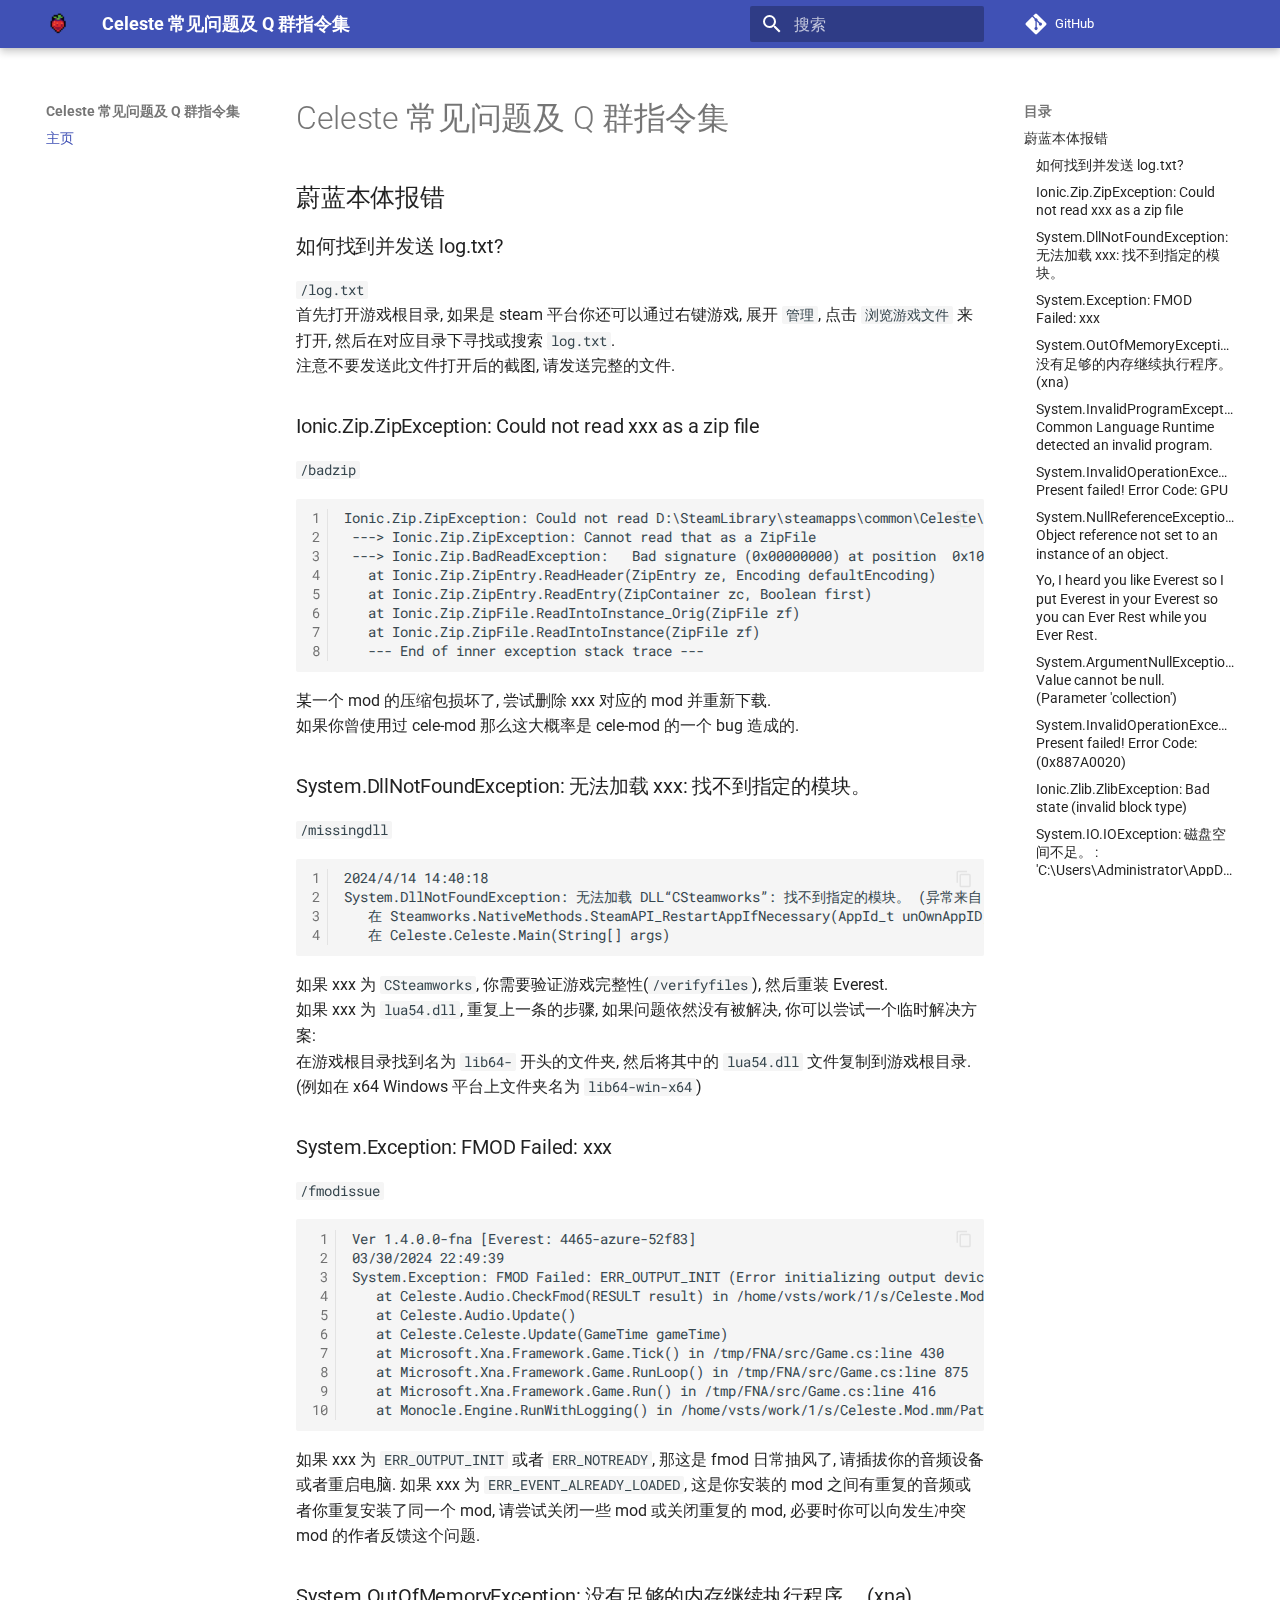
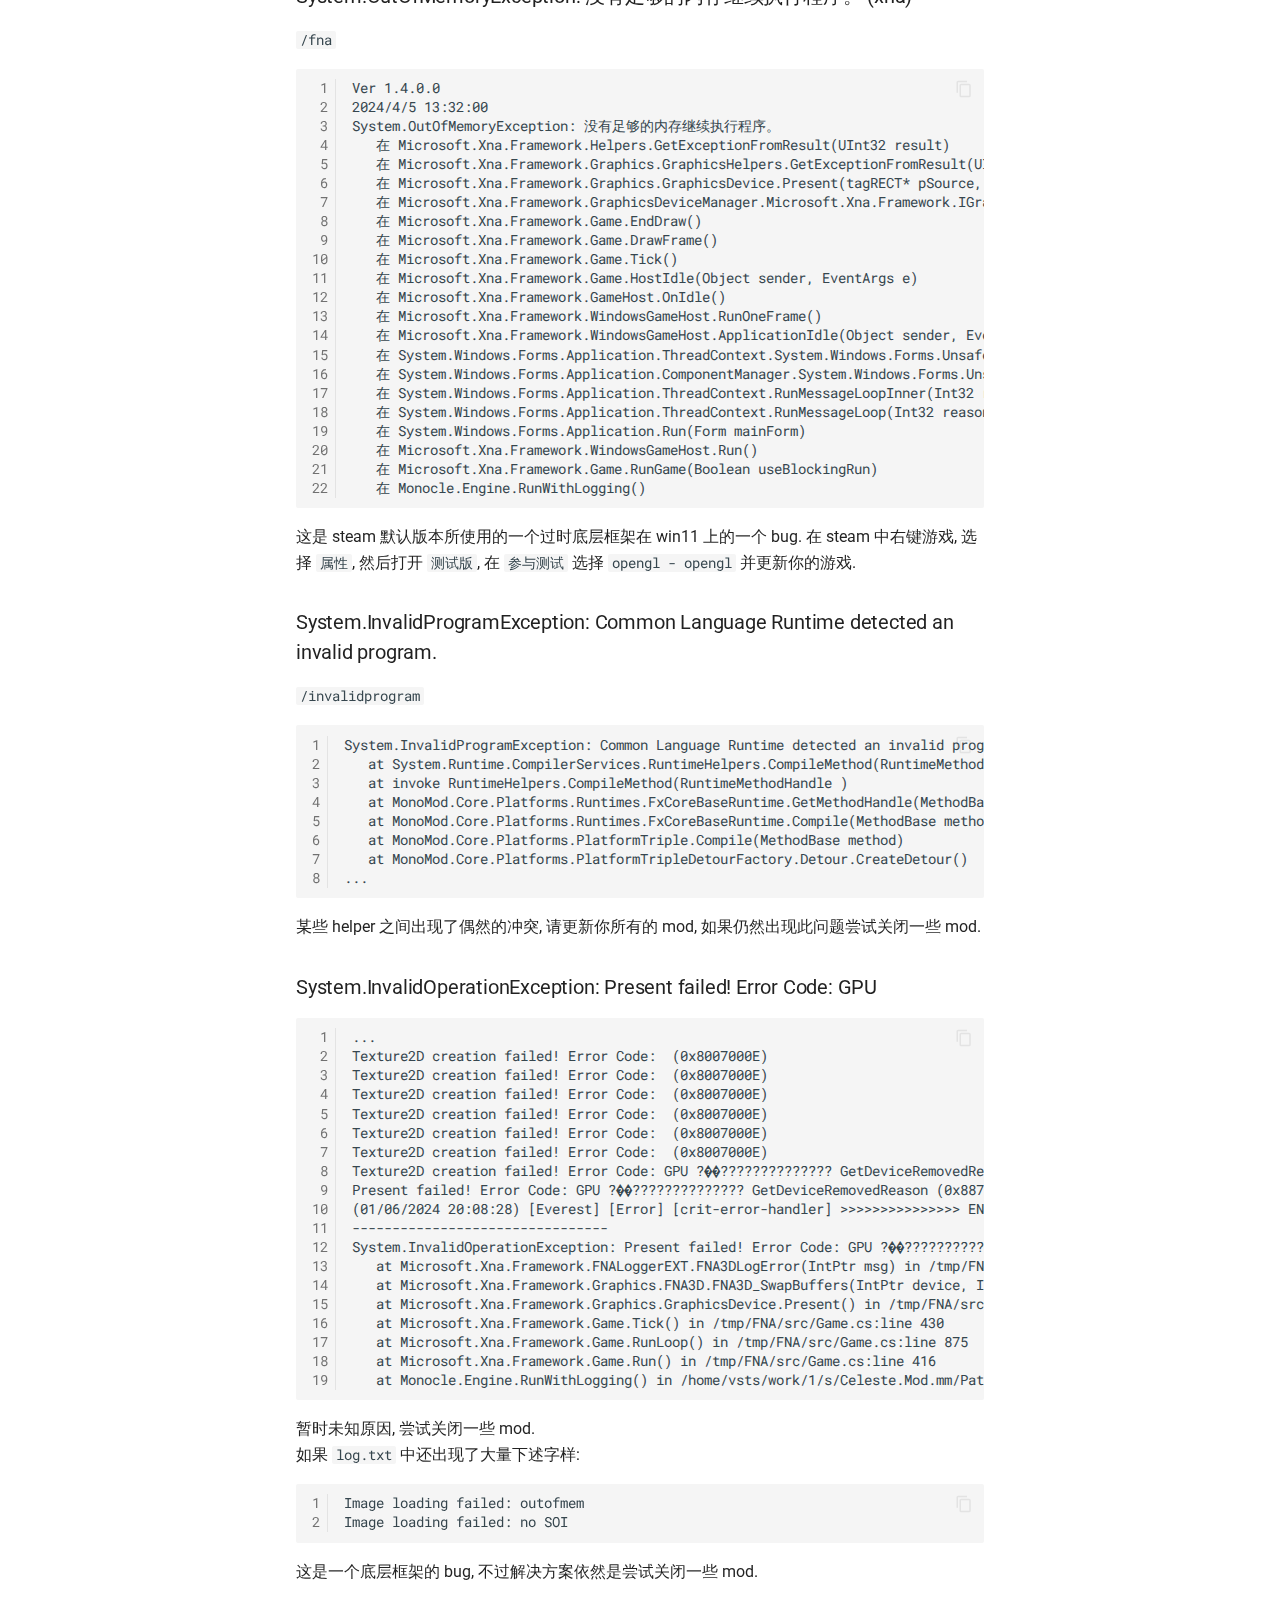
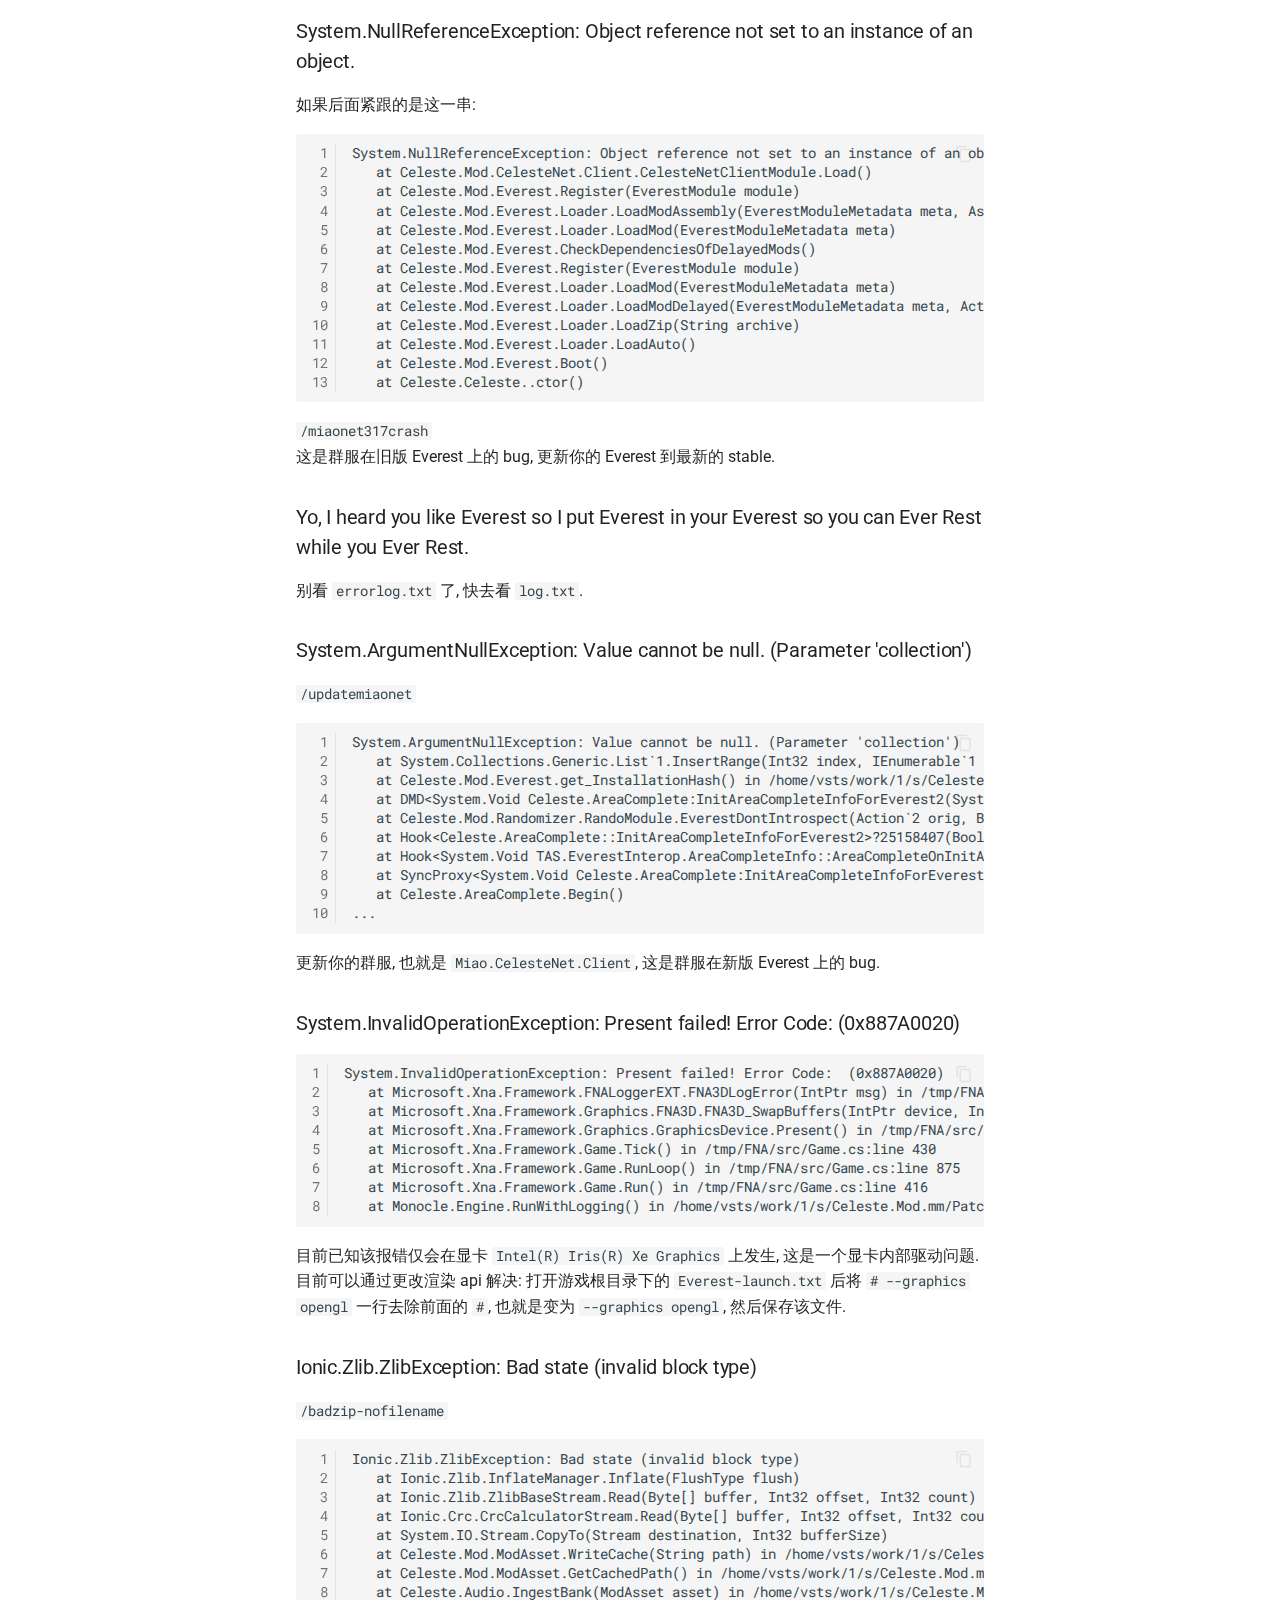
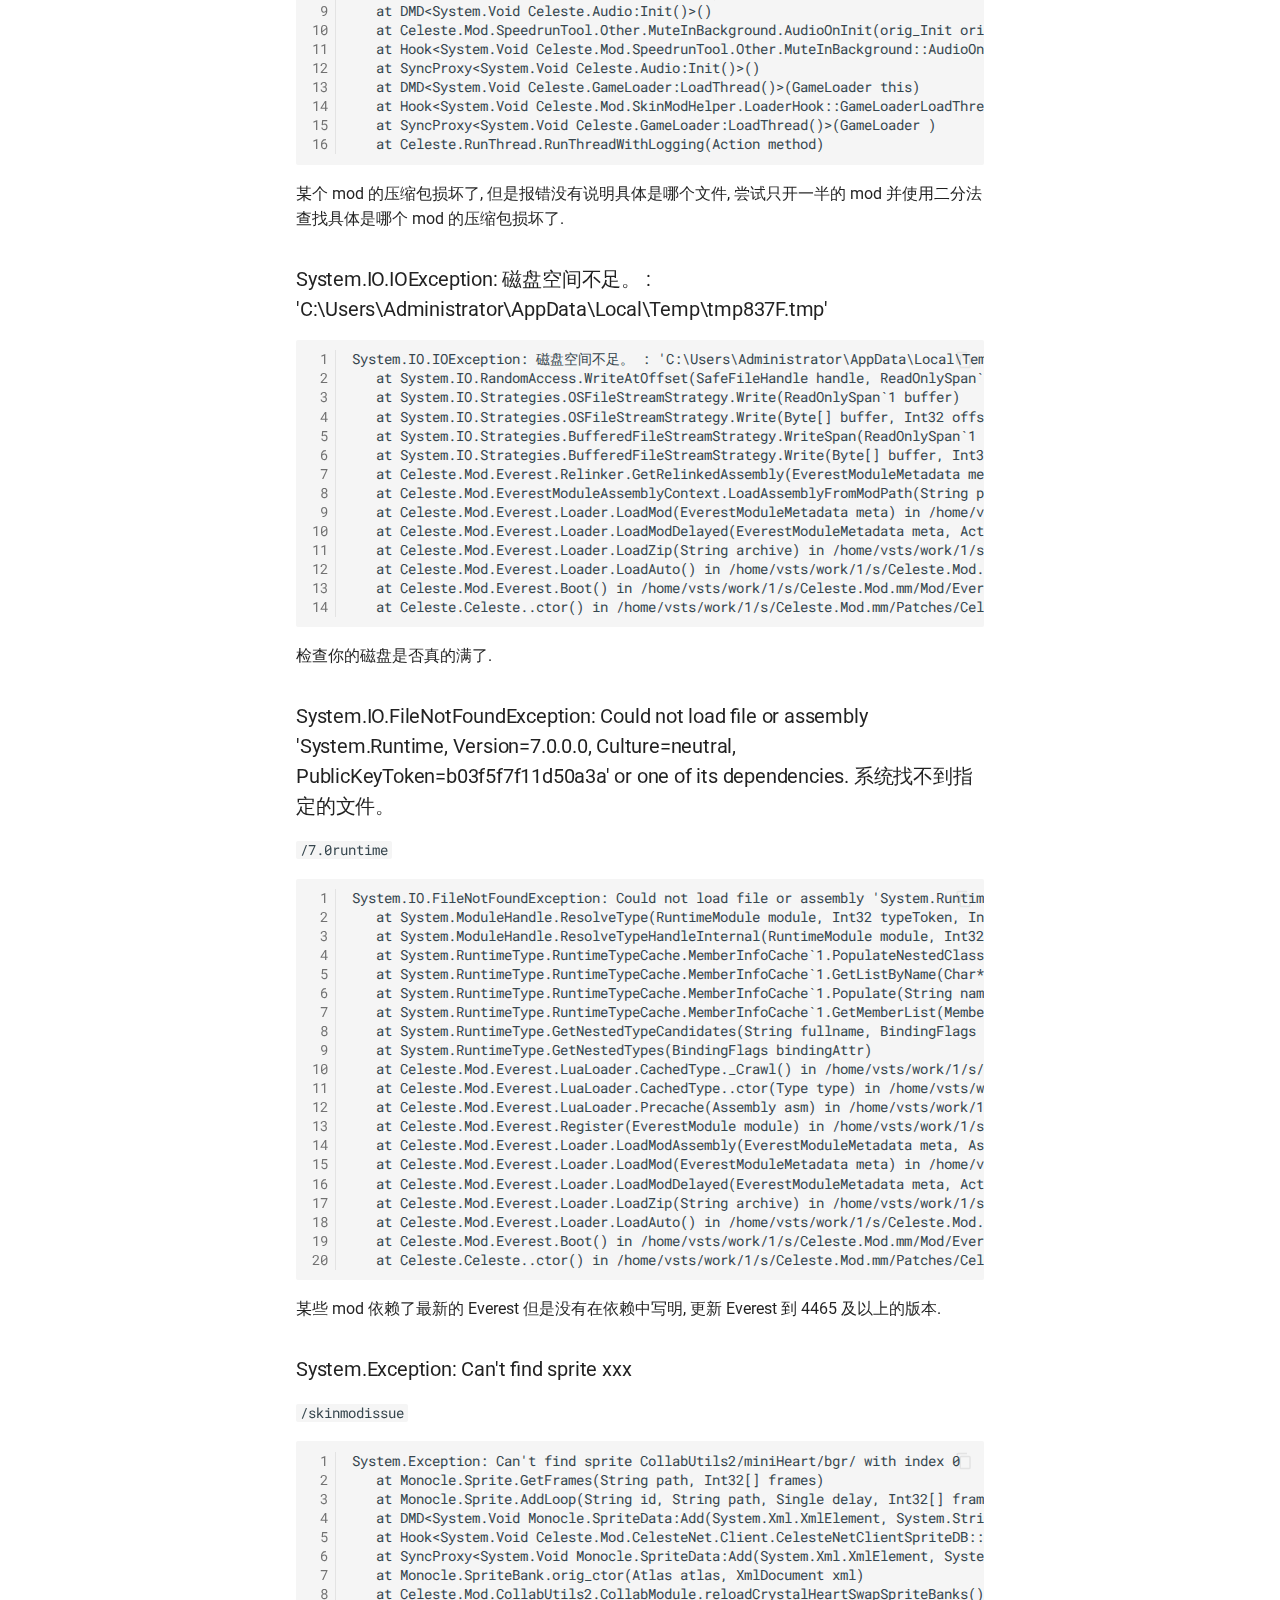
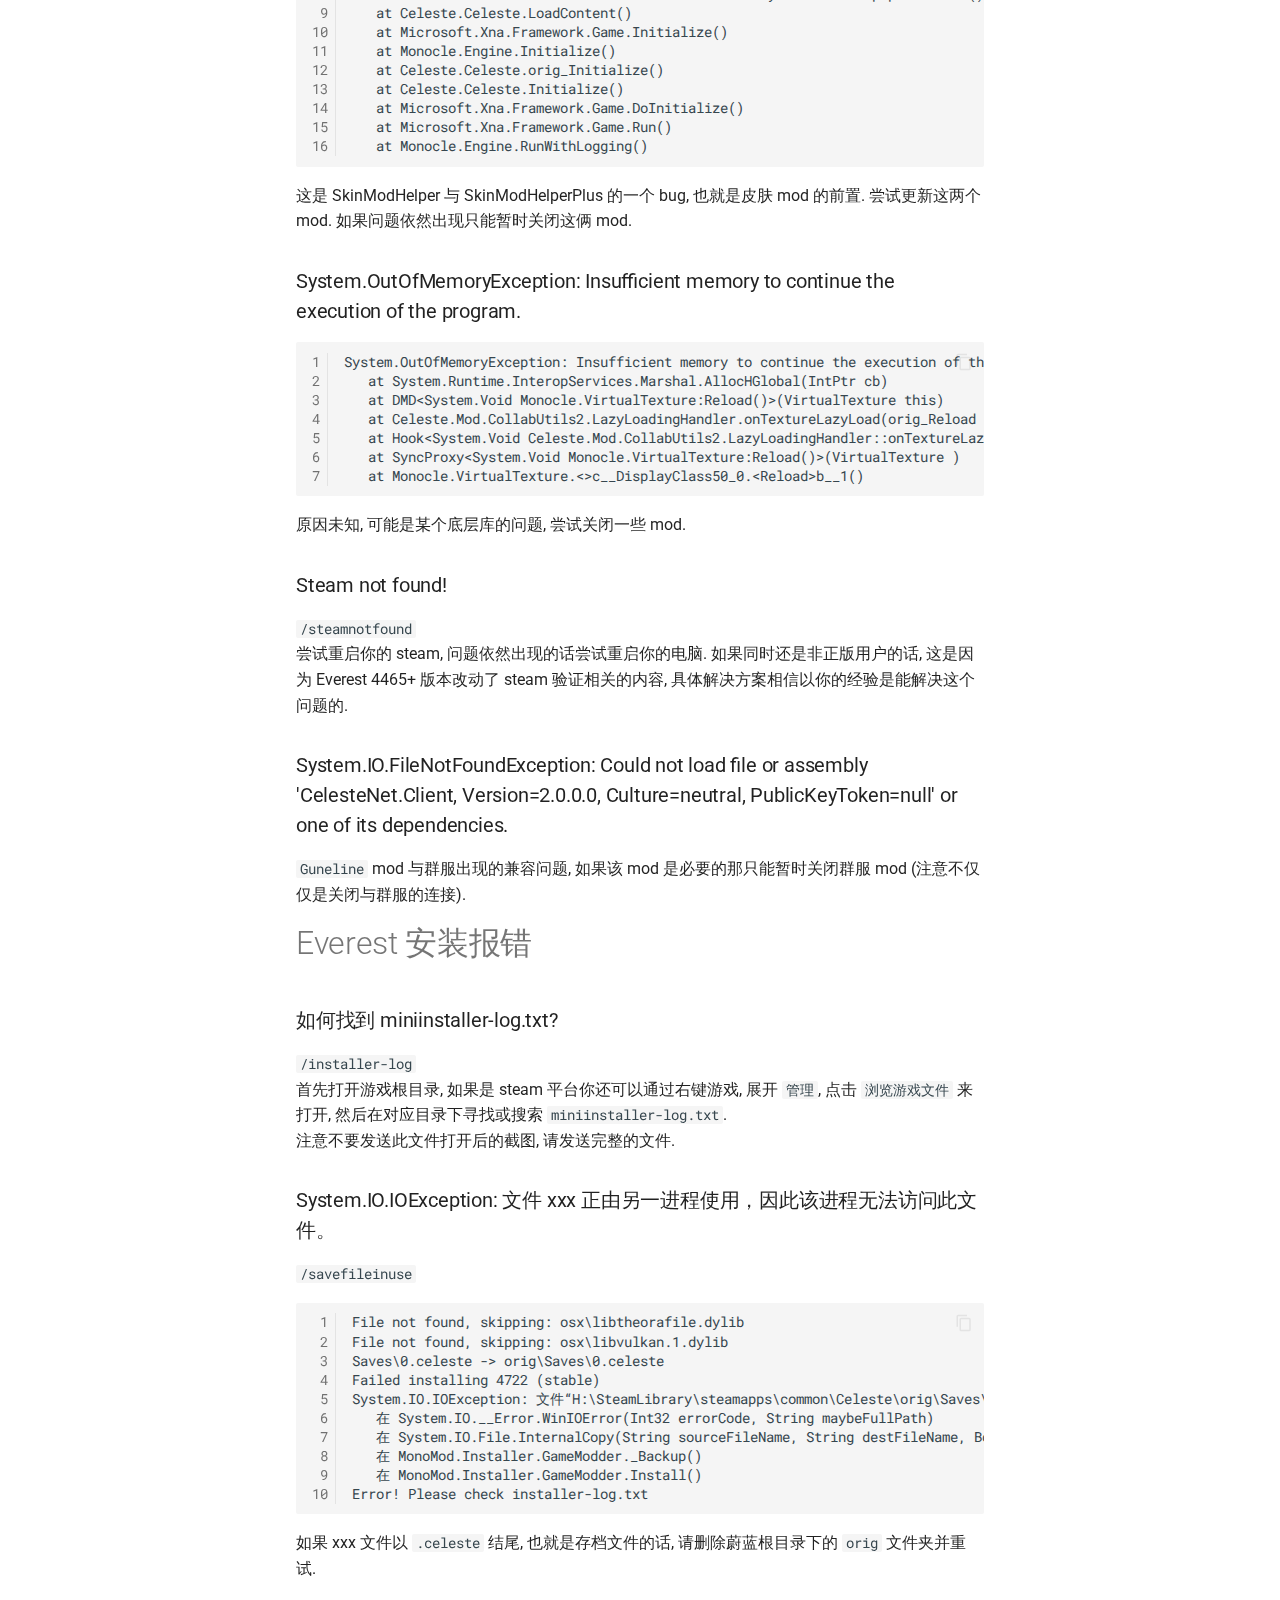
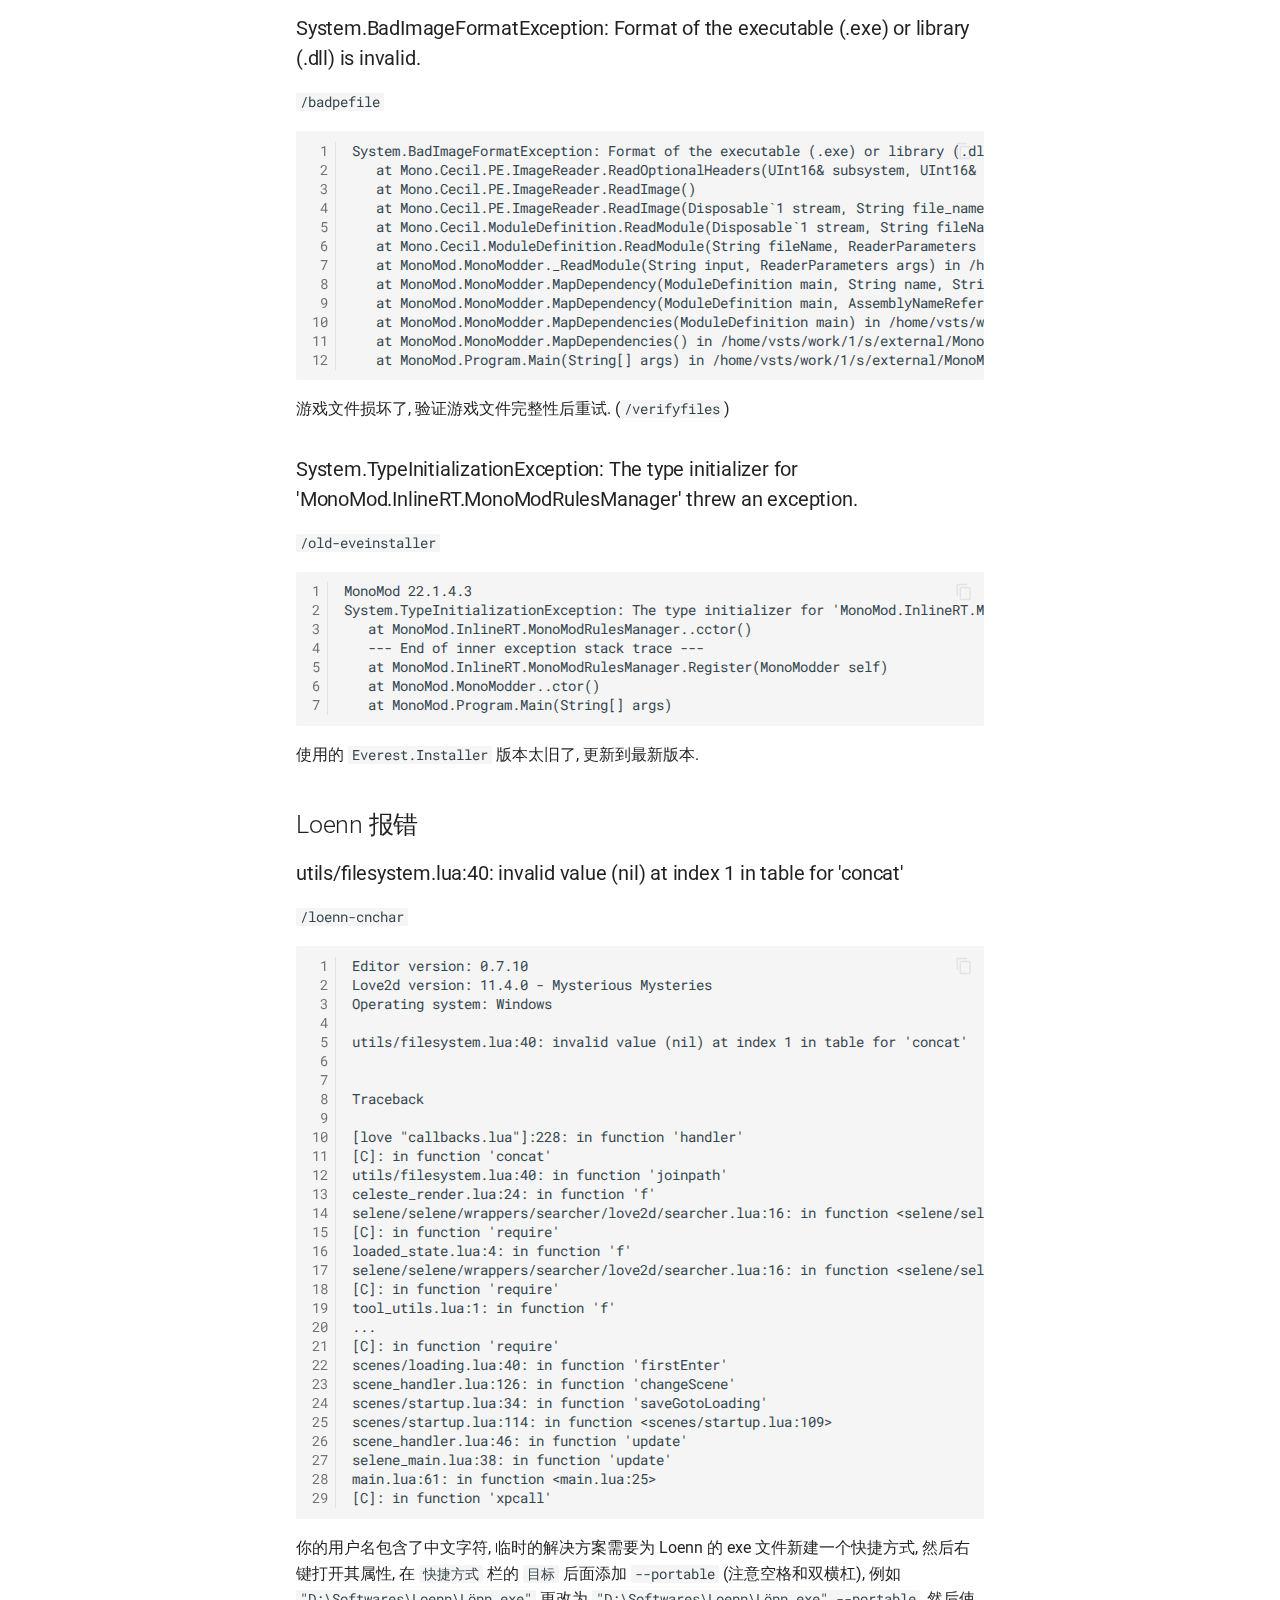
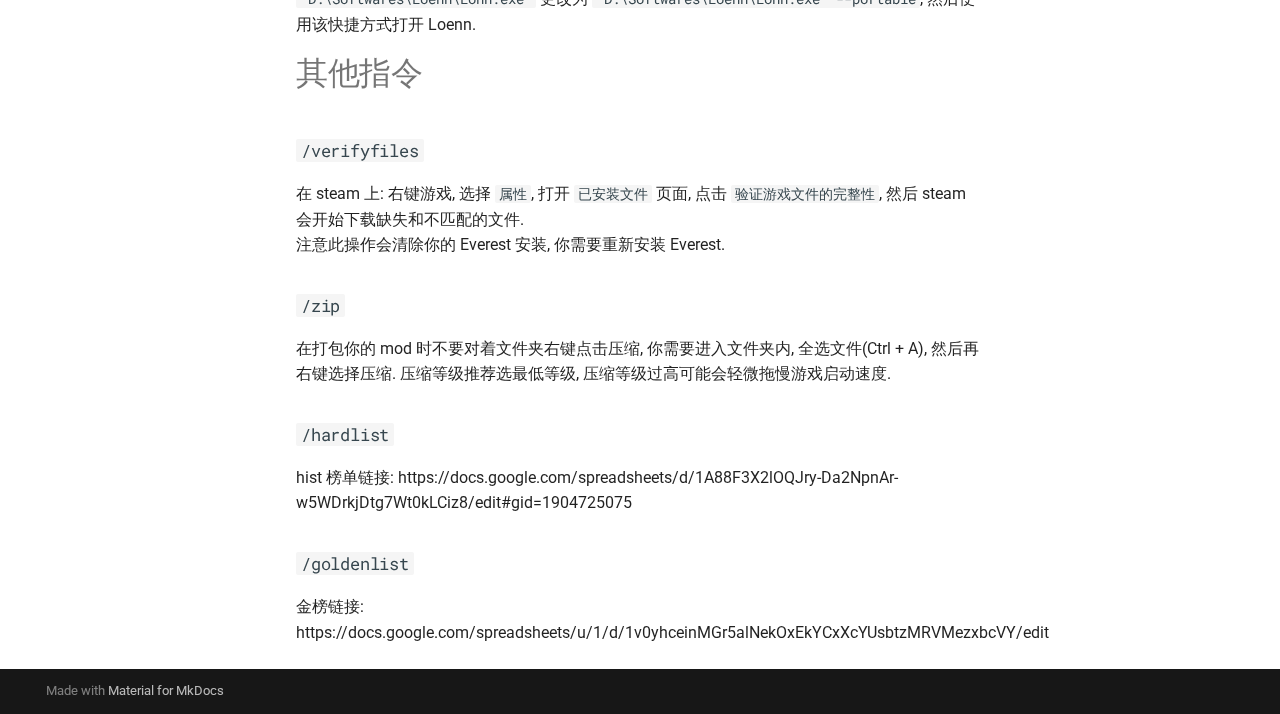
==== index.html @ ac9ba43d "Deployed b6cf729 with MkDocs version: 1.5.3" ====
<!doctype html>
<html lang="zh" class="no-js">
  <head>
    
      <meta charset="utf-8">
      <meta name="viewport" content="width=device-width,initial-scale=1">
      
      
      
      
      
      
      <link rel="icon" href="assets/images/favicon.png">
      <meta name="generator" content="mkdocs-1.5.3, mkdocs-material-9.5.17">
    
    
      
        <title>Celeste 常见问题及 Q 群指令集</title>
      
    
    
      <link rel="stylesheet" href="assets/stylesheets/main.bcfcd587.min.css">
      
      


    
    
      
    
    
      
        
        
        <link rel="preconnect" href="https://fonts.gstatic.com" crossorigin>
        <link rel="stylesheet" href="https://fonts.googleapis.com/css?family=Roboto:300,300i,400,400i,700,700i%7CRoboto+Mono:400,400i,700,700i&display=fallback">
        <style>:root{--md-text-font:"Roboto";--md-code-font:"Roboto Mono"}</style>
      
    
    
    <script>__md_scope=new URL(".",location),__md_hash=e=>[...e].reduce((e,_)=>(e<<5)-e+_.charCodeAt(0),0),__md_get=(e,_=localStorage,t=__md_scope)=>JSON.parse(_.getItem(t.pathname+"."+e)),__md_set=(e,_,t=localStorage,a=__md_scope)=>{try{t.setItem(a.pathname+"."+e,JSON.stringify(_))}catch(e){}}</script>
    
      

    
    
    
  </head>
  
  
    <body dir="ltr">
  
    
    <input class="md-toggle" data-md-toggle="drawer" type="checkbox" id="__drawer" autocomplete="off">
    <input class="md-toggle" data-md-toggle="search" type="checkbox" id="__search" autocomplete="off">
    <label class="md-overlay" for="__drawer"></label>
    <div data-md-component="skip">
      
        
        <a href="#celeste-q" class="md-skip">
          跳转至
        </a>
      
    </div>
    <div data-md-component="announce">
      
    </div>
    
    
      

  

<header class="md-header md-header--shadow" data-md-component="header">
  <nav class="md-header__inner md-grid" aria-label="页眉">
    <a href="." title="Celeste 常见问题及 Q 群指令集" class="md-header__button md-logo" aria-label="Celeste 常见问题及 Q 群指令集" data-md-component="logo">
      
  <img src="assets/images/favicon.png" alt="logo">

    </a>
    <label class="md-header__button md-icon" for="__drawer">
      
      <svg xmlns="http://www.w3.org/2000/svg" viewBox="0 0 24 24"><path d="M3 6h18v2H3V6m0 5h18v2H3v-2m0 5h18v2H3v-2Z"/></svg>
    </label>
    <div class="md-header__title" data-md-component="header-title">
      <div class="md-header__ellipsis">
        <div class="md-header__topic">
          <span class="md-ellipsis">
            Celeste 常见问题及 Q 群指令集
          </span>
        </div>
        <div class="md-header__topic" data-md-component="header-topic">
          <span class="md-ellipsis">
            
              主页
            
          </span>
        </div>
      </div>
    </div>
    
    
      <script>var media,input,key,value,palette=__md_get("__palette");if(palette&&palette.color){"(prefers-color-scheme)"===palette.color.media&&(media=matchMedia("(prefers-color-scheme: light)"),input=document.querySelector(media.matches?"[data-md-color-media='(prefers-color-scheme: light)']":"[data-md-color-media='(prefers-color-scheme: dark)']"),palette.color.media=input.getAttribute("data-md-color-media"),palette.color.scheme=input.getAttribute("data-md-color-scheme"),palette.color.primary=input.getAttribute("data-md-color-primary"),palette.color.accent=input.getAttribute("data-md-color-accent"));for([key,value]of Object.entries(palette.color))document.body.setAttribute("data-md-color-"+key,value)}</script>
    
    
    
      <label class="md-header__button md-icon" for="__search">
        
        <svg xmlns="http://www.w3.org/2000/svg" viewBox="0 0 24 24"><path d="M9.5 3A6.5 6.5 0 0 1 16 9.5c0 1.61-.59 3.09-1.56 4.23l.27.27h.79l5 5-1.5 1.5-5-5v-.79l-.27-.27A6.516 6.516 0 0 1 9.5 16 6.5 6.5 0 0 1 3 9.5 6.5 6.5 0 0 1 9.5 3m0 2C7 5 5 7 5 9.5S7 14 9.5 14 14 12 14 9.5 12 5 9.5 5Z"/></svg>
      </label>
      <div class="md-search" data-md-component="search" role="dialog">
  <label class="md-search__overlay" for="__search"></label>
  <div class="md-search__inner" role="search">
    <form class="md-search__form" name="search">
      <input type="text" class="md-search__input" name="query" aria-label="搜索" placeholder="搜索" autocapitalize="off" autocorrect="off" autocomplete="off" spellcheck="false" data-md-component="search-query" required>
      <label class="md-search__icon md-icon" for="__search">
        
        <svg xmlns="http://www.w3.org/2000/svg" viewBox="0 0 24 24"><path d="M9.5 3A6.5 6.5 0 0 1 16 9.5c0 1.61-.59 3.09-1.56 4.23l.27.27h.79l5 5-1.5 1.5-5-5v-.79l-.27-.27A6.516 6.516 0 0 1 9.5 16 6.5 6.5 0 0 1 3 9.5 6.5 6.5 0 0 1 9.5 3m0 2C7 5 5 7 5 9.5S7 14 9.5 14 14 12 14 9.5 12 5 9.5 5Z"/></svg>
        
        <svg xmlns="http://www.w3.org/2000/svg" viewBox="0 0 24 24"><path d="M20 11v2H8l5.5 5.5-1.42 1.42L4.16 12l7.92-7.92L13.5 5.5 8 11h12Z"/></svg>
      </label>
      <nav class="md-search__options" aria-label="查找">
        
        <button type="reset" class="md-search__icon md-icon" title="清空当前内容" aria-label="清空当前内容" tabindex="-1">
          
          <svg xmlns="http://www.w3.org/2000/svg" viewBox="0 0 24 24"><path d="M19 6.41 17.59 5 12 10.59 6.41 5 5 6.41 10.59 12 5 17.59 6.41 19 12 13.41 17.59 19 19 17.59 13.41 12 19 6.41Z"/></svg>
        </button>
      </nav>
      
    </form>
    <div class="md-search__output">
      <div class="md-search__scrollwrap" data-md-scrollfix>
        <div class="md-search-result" data-md-component="search-result">
          <div class="md-search-result__meta">
            正在初始化搜索引擎
          </div>
          <ol class="md-search-result__list" role="presentation"></ol>
        </div>
      </div>
    </div>
  </div>
</div>
    
    
      <div class="md-header__source">
        <a href="https://github.com/Saplonily/CelesteModTutorial" title="前往仓库" class="md-source" data-md-component="source">
  <div class="md-source__icon md-icon">
    
    <svg xmlns="http://www.w3.org/2000/svg" viewBox="0 0 448 512"><!--! Font Awesome Free 6.5.1 by @fontawesome - https://fontawesome.com License - https://fontawesome.com/license/free (Icons: CC BY 4.0, Fonts: SIL OFL 1.1, Code: MIT License) Copyright 2023 Fonticons, Inc.--><path d="M439.55 236.05 244 40.45a28.87 28.87 0 0 0-40.81 0l-40.66 40.63 51.52 51.52c27.06-9.14 52.68 16.77 43.39 43.68l49.66 49.66c34.23-11.8 61.18 31 35.47 56.69-26.49 26.49-70.21-2.87-56-37.34L240.22 199v121.85c25.3 12.54 22.26 41.85 9.08 55a34.34 34.34 0 0 1-48.55 0c-17.57-17.6-11.07-46.91 11.25-56v-123c-20.8-8.51-24.6-30.74-18.64-45L142.57 101 8.45 235.14a28.86 28.86 0 0 0 0 40.81l195.61 195.6a28.86 28.86 0 0 0 40.8 0l194.69-194.69a28.86 28.86 0 0 0 0-40.81z"/></svg>
  </div>
  <div class="md-source__repository">
    GitHub
  </div>
</a>
      </div>
    
  </nav>
  
</header>
    
    <div class="md-container" data-md-component="container">
      
      
        
          
        
      
      <main class="md-main" data-md-component="main">
        <div class="md-main__inner md-grid">
          
            
              
              <div class="md-sidebar md-sidebar--primary" data-md-component="sidebar" data-md-type="navigation" >
                <div class="md-sidebar__scrollwrap">
                  <div class="md-sidebar__inner">
                    



<nav class="md-nav md-nav--primary" aria-label="导航栏" data-md-level="0">
  <label class="md-nav__title" for="__drawer">
    <a href="." title="Celeste 常见问题及 Q 群指令集" class="md-nav__button md-logo" aria-label="Celeste 常见问题及 Q 群指令集" data-md-component="logo">
      
  <img src="assets/images/favicon.png" alt="logo">

    </a>
    Celeste 常见问题及 Q 群指令集
  </label>
  
    <div class="md-nav__source">
      <a href="https://github.com/Saplonily/CelesteModTutorial" title="前往仓库" class="md-source" data-md-component="source">
  <div class="md-source__icon md-icon">
    
    <svg xmlns="http://www.w3.org/2000/svg" viewBox="0 0 448 512"><!--! Font Awesome Free 6.5.1 by @fontawesome - https://fontawesome.com License - https://fontawesome.com/license/free (Icons: CC BY 4.0, Fonts: SIL OFL 1.1, Code: MIT License) Copyright 2023 Fonticons, Inc.--><path d="M439.55 236.05 244 40.45a28.87 28.87 0 0 0-40.81 0l-40.66 40.63 51.52 51.52c27.06-9.14 52.68 16.77 43.39 43.68l49.66 49.66c34.23-11.8 61.18 31 35.47 56.69-26.49 26.49-70.21-2.87-56-37.34L240.22 199v121.85c25.3 12.54 22.26 41.85 9.08 55a34.34 34.34 0 0 1-48.55 0c-17.57-17.6-11.07-46.91 11.25-56v-123c-20.8-8.51-24.6-30.74-18.64-45L142.57 101 8.45 235.14a28.86 28.86 0 0 0 0 40.81l195.61 195.6a28.86 28.86 0 0 0 40.8 0l194.69-194.69a28.86 28.86 0 0 0 0-40.81z"/></svg>
  </div>
  <div class="md-source__repository">
    GitHub
  </div>
</a>
    </div>
  
  <ul class="md-nav__list" data-md-scrollfix>
    
      
      
  
  
    
  
  
  
    <li class="md-nav__item md-nav__item--active">
      
      <input class="md-nav__toggle md-toggle" type="checkbox" id="__toc">
      
      
        
      
      
        <label class="md-nav__link md-nav__link--active" for="__toc">
          
  
  <span class="md-ellipsis">
    主页
  </span>
  

          <span class="md-nav__icon md-icon"></span>
        </label>
      
      <a href="." class="md-nav__link md-nav__link--active">
        
  
  <span class="md-ellipsis">
    主页
  </span>
  

      </a>
      
        

<nav class="md-nav md-nav--secondary" aria-label="目录">
  
  
  
    
  
  
    <label class="md-nav__title" for="__toc">
      <span class="md-nav__icon md-icon"></span>
      目录
    </label>
    <ul class="md-nav__list" data-md-component="toc" data-md-scrollfix>
      
        <li class="md-nav__item">
  <a href="#_1" class="md-nav__link">
    <span class="md-ellipsis">
      蔚蓝本体报错
    </span>
  </a>
  
    <nav class="md-nav" aria-label="蔚蓝本体报错">
      <ul class="md-nav__list">
        
          <li class="md-nav__item">
  <a href="#logtxt" class="md-nav__link">
    <span class="md-ellipsis">
      如何找到并发送 log.txt?
    </span>
  </a>
  
</li>
        
          <li class="md-nav__item">
  <a href="#ioniczipzipexception-could-not-read-xxx-as-a-zip-file" class="md-nav__link">
    <span class="md-ellipsis">
      Ionic.Zip.ZipException: Could not read xxx as a zip file
    </span>
  </a>
  
</li>
        
          <li class="md-nav__item">
  <a href="#systemdllnotfoundexception-xxx" class="md-nav__link">
    <span class="md-ellipsis">
      System.DllNotFoundException: 无法加载 xxx: 找不到指定的模块。
    </span>
  </a>
  
</li>
        
          <li class="md-nav__item">
  <a href="#systemexception-fmod-failed-xxx" class="md-nav__link">
    <span class="md-ellipsis">
      System.Exception: FMOD Failed: xxx
    </span>
  </a>
  
</li>
        
          <li class="md-nav__item">
  <a href="#systemoutofmemoryexception-xna" class="md-nav__link">
    <span class="md-ellipsis">
      System.OutOfMemoryException: 没有足够的内存继续执行程序。 (xna)
    </span>
  </a>
  
</li>
        
          <li class="md-nav__item">
  <a href="#systeminvalidprogramexception-common-language-runtime-detected-an-invalid-program" class="md-nav__link">
    <span class="md-ellipsis">
      System.InvalidProgramException: Common Language Runtime detected an invalid program.
    </span>
  </a>
  
</li>
        
          <li class="md-nav__item">
  <a href="#systeminvalidoperationexception-present-failed-error-code-gpu" class="md-nav__link">
    <span class="md-ellipsis">
      System.InvalidOperationException: Present failed! Error Code: GPU
    </span>
  </a>
  
</li>
        
          <li class="md-nav__item">
  <a href="#systemnullreferenceexception-object-reference-not-set-to-an-instance-of-an-object" class="md-nav__link">
    <span class="md-ellipsis">
      System.NullReferenceException: Object reference not set to an instance of an object.
    </span>
  </a>
  
</li>
        
          <li class="md-nav__item">
  <a href="#yo-i-heard-you-like-everest-so-i-put-everest-in-your-everest-so-you-can-ever-rest-while-you-ever-rest" class="md-nav__link">
    <span class="md-ellipsis">
      Yo, I heard you like Everest so I put Everest in your Everest so you can Ever Rest while you Ever Rest.
    </span>
  </a>
  
</li>
        
          <li class="md-nav__item">
  <a href="#systemargumentnullexception-value-cannot-be-null-parameter-collection" class="md-nav__link">
    <span class="md-ellipsis">
      System.ArgumentNullException: Value cannot be null. (Parameter 'collection')
    </span>
  </a>
  
</li>
        
          <li class="md-nav__item">
  <a href="#systeminvalidoperationexception-present-failed-error-code-0x887a0020" class="md-nav__link">
    <span class="md-ellipsis">
      System.InvalidOperationException: Present failed! Error Code:  (0x887A0020)
    </span>
  </a>
  
</li>
        
          <li class="md-nav__item">
  <a href="#ioniczlibzlibexception-bad-state-invalid-block-type" class="md-nav__link">
    <span class="md-ellipsis">
      Ionic.Zlib.ZlibException: Bad state (invalid block type)
    </span>
  </a>
  
</li>
        
          <li class="md-nav__item">
  <a href="#systemioioexception-cusersadministratorappdatalocaltemptmp837ftmp" class="md-nav__link">
    <span class="md-ellipsis">
      System.IO.IOException: 磁盘空间不足。 : 'C:\Users\Administrator\AppData\Local\Temp\tmp837F.tmp'
    </span>
  </a>
  
</li>
        
          <li class="md-nav__item">
  <a href="#systemiofilenotfoundexception-could-not-load-file-or-assembly-systemruntime-version7000-cultureneutral-publickeytokenb03f5f7f11d50a3a-or-one-of-its-dependencies" class="md-nav__link">
    <span class="md-ellipsis">
      System.IO.FileNotFoundException: Could not load file or assembly 'System.Runtime, Version=7.0.0.0, Culture=neutral, PublicKeyToken=b03f5f7f11d50a3a' or one of its dependencies. 系统找不到指定的文件。
    </span>
  </a>
  
</li>
        
          <li class="md-nav__item">
  <a href="#systemexception-cant-find-sprite-xxx" class="md-nav__link">
    <span class="md-ellipsis">
      System.Exception: Can't find sprite xxx
    </span>
  </a>
  
</li>
        
          <li class="md-nav__item">
  <a href="#systemoutofmemoryexception-insufficient-memory-to-continue-the-execution-of-the-program" class="md-nav__link">
    <span class="md-ellipsis">
      System.OutOfMemoryException: Insufficient memory to continue the execution of the program.
    </span>
  </a>
  
</li>
        
          <li class="md-nav__item">
  <a href="#steam-not-found" class="md-nav__link">
    <span class="md-ellipsis">
      Steam not found!
    </span>
  </a>
  
</li>
        
          <li class="md-nav__item">
  <a href="#systemiofilenotfoundexception-could-not-load-file-or-assembly-celestenetclient-version2000-cultureneutral-publickeytokennull-or-one-of-its-dependencies" class="md-nav__link">
    <span class="md-ellipsis">
      System.IO.FileNotFoundException: Could not load file or assembly 'CelesteNet.Client, Version=2.0.0.0, Culture=neutral, PublicKeyToken=null' or one of its dependencies.
    </span>
  </a>
  
</li>
        
      </ul>
    </nav>
  
</li>
      
    </ul>
  
</nav>
      
    </li>
  

    
  </ul>
</nav>
                  </div>
                </div>
              </div>
            
            
              
              <div class="md-sidebar md-sidebar--secondary" data-md-component="sidebar" data-md-type="toc" >
                <div class="md-sidebar__scrollwrap">
                  <div class="md-sidebar__inner">
                    

<nav class="md-nav md-nav--secondary" aria-label="目录">
  
  
  
    
  
  
    <label class="md-nav__title" for="__toc">
      <span class="md-nav__icon md-icon"></span>
      目录
    </label>
    <ul class="md-nav__list" data-md-component="toc" data-md-scrollfix>
      
        <li class="md-nav__item">
  <a href="#_1" class="md-nav__link">
    <span class="md-ellipsis">
      蔚蓝本体报错
    </span>
  </a>
  
    <nav class="md-nav" aria-label="蔚蓝本体报错">
      <ul class="md-nav__list">
        
          <li class="md-nav__item">
  <a href="#logtxt" class="md-nav__link">
    <span class="md-ellipsis">
      如何找到并发送 log.txt?
    </span>
  </a>
  
</li>
        
          <li class="md-nav__item">
  <a href="#ioniczipzipexception-could-not-read-xxx-as-a-zip-file" class="md-nav__link">
    <span class="md-ellipsis">
      Ionic.Zip.ZipException: Could not read xxx as a zip file
    </span>
  </a>
  
</li>
        
          <li class="md-nav__item">
  <a href="#systemdllnotfoundexception-xxx" class="md-nav__link">
    <span class="md-ellipsis">
      System.DllNotFoundException: 无法加载 xxx: 找不到指定的模块。
    </span>
  </a>
  
</li>
        
          <li class="md-nav__item">
  <a href="#systemexception-fmod-failed-xxx" class="md-nav__link">
    <span class="md-ellipsis">
      System.Exception: FMOD Failed: xxx
    </span>
  </a>
  
</li>
        
          <li class="md-nav__item">
  <a href="#systemoutofmemoryexception-xna" class="md-nav__link">
    <span class="md-ellipsis">
      System.OutOfMemoryException: 没有足够的内存继续执行程序。 (xna)
    </span>
  </a>
  
</li>
        
          <li class="md-nav__item">
  <a href="#systeminvalidprogramexception-common-language-runtime-detected-an-invalid-program" class="md-nav__link">
    <span class="md-ellipsis">
      System.InvalidProgramException: Common Language Runtime detected an invalid program.
    </span>
  </a>
  
</li>
        
          <li class="md-nav__item">
  <a href="#systeminvalidoperationexception-present-failed-error-code-gpu" class="md-nav__link">
    <span class="md-ellipsis">
      System.InvalidOperationException: Present failed! Error Code: GPU
    </span>
  </a>
  
</li>
        
          <li class="md-nav__item">
  <a href="#systemnullreferenceexception-object-reference-not-set-to-an-instance-of-an-object" class="md-nav__link">
    <span class="md-ellipsis">
      System.NullReferenceException: Object reference not set to an instance of an object.
    </span>
  </a>
  
</li>
        
          <li class="md-nav__item">
  <a href="#yo-i-heard-you-like-everest-so-i-put-everest-in-your-everest-so-you-can-ever-rest-while-you-ever-rest" class="md-nav__link">
    <span class="md-ellipsis">
      Yo, I heard you like Everest so I put Everest in your Everest so you can Ever Rest while you Ever Rest.
    </span>
  </a>
  
</li>
        
          <li class="md-nav__item">
  <a href="#systemargumentnullexception-value-cannot-be-null-parameter-collection" class="md-nav__link">
    <span class="md-ellipsis">
      System.ArgumentNullException: Value cannot be null. (Parameter 'collection')
    </span>
  </a>
  
</li>
        
          <li class="md-nav__item">
  <a href="#systeminvalidoperationexception-present-failed-error-code-0x887a0020" class="md-nav__link">
    <span class="md-ellipsis">
      System.InvalidOperationException: Present failed! Error Code:  (0x887A0020)
    </span>
  </a>
  
</li>
        
          <li class="md-nav__item">
  <a href="#ioniczlibzlibexception-bad-state-invalid-block-type" class="md-nav__link">
    <span class="md-ellipsis">
      Ionic.Zlib.ZlibException: Bad state (invalid block type)
    </span>
  </a>
  
</li>
        
          <li class="md-nav__item">
  <a href="#systemioioexception-cusersadministratorappdatalocaltemptmp837ftmp" class="md-nav__link">
    <span class="md-ellipsis">
      System.IO.IOException: 磁盘空间不足。 : 'C:\Users\Administrator\AppData\Local\Temp\tmp837F.tmp'
    </span>
  </a>
  
</li>
        
          <li class="md-nav__item">
  <a href="#systemiofilenotfoundexception-could-not-load-file-or-assembly-systemruntime-version7000-cultureneutral-publickeytokenb03f5f7f11d50a3a-or-one-of-its-dependencies" class="md-nav__link">
    <span class="md-ellipsis">
      System.IO.FileNotFoundException: Could not load file or assembly 'System.Runtime, Version=7.0.0.0, Culture=neutral, PublicKeyToken=b03f5f7f11d50a3a' or one of its dependencies. 系统找不到指定的文件。
    </span>
  </a>
  
</li>
        
          <li class="md-nav__item">
  <a href="#systemexception-cant-find-sprite-xxx" class="md-nav__link">
    <span class="md-ellipsis">
      System.Exception: Can't find sprite xxx
    </span>
  </a>
  
</li>
        
          <li class="md-nav__item">
  <a href="#systemoutofmemoryexception-insufficient-memory-to-continue-the-execution-of-the-program" class="md-nav__link">
    <span class="md-ellipsis">
      System.OutOfMemoryException: Insufficient memory to continue the execution of the program.
    </span>
  </a>
  
</li>
        
          <li class="md-nav__item">
  <a href="#steam-not-found" class="md-nav__link">
    <span class="md-ellipsis">
      Steam not found!
    </span>
  </a>
  
</li>
        
          <li class="md-nav__item">
  <a href="#systemiofilenotfoundexception-could-not-load-file-or-assembly-celestenetclient-version2000-cultureneutral-publickeytokennull-or-one-of-its-dependencies" class="md-nav__link">
    <span class="md-ellipsis">
      System.IO.FileNotFoundException: Could not load file or assembly 'CelesteNet.Client, Version=2.0.0.0, Culture=neutral, PublicKeyToken=null' or one of its dependencies.
    </span>
  </a>
  
</li>
        
      </ul>
    </nav>
  
</li>
      
    </ul>
  
</nav>
                  </div>
                </div>
              </div>
            
          
          
            <div class="md-content" data-md-component="content">
              <article class="md-content__inner md-typeset">
                
                  

  
  


<h1 id="celeste-q">Celeste 常见问题及 Q 群指令集</h1>
<h2 id="_1">蔚蓝本体报错</h2>
<h3 id="logtxt">如何找到并发送 log.txt?</h3>
<p><code>/log.txt</code><br />
首先打开游戏根目录, 如果是 steam 平台你还可以通过右键游戏, 展开 <code>管理</code>, 点击 <code>浏览游戏文件</code> 来打开, 然后在对应目录下寻找或搜索 <code>log.txt</code>.<br />
注意不要发送此文件打开后的截图, 请发送完整的文件.</p>
<h3 id="ioniczipzipexception-could-not-read-xxx-as-a-zip-file">Ionic.Zip.ZipException: Could not read xxx as a zip file</h3>
<p><code>/badzip</code><br />
<div class="language-text highlight"><table class="highlighttable"><tr><td class="linenos"><div class="linenodiv"><pre><span></span><span class="normal">1</span>
<span class="normal">2</span>
<span class="normal">3</span>
<span class="normal">4</span>
<span class="normal">5</span>
<span class="normal">6</span>
<span class="normal">7</span>
<span class="normal">8</span></pre></div></td><td class="code"><div><pre><span></span><code>Ionic.Zip.ZipException: Could not read D:\SteamLibrary\steamapps\common\Celeste\Mods\StrawberryJam2021AudioA.zip as a zip file
 ---&gt; Ionic.Zip.ZipException: Cannot read that as a ZipFile
 ---&gt; Ionic.Zip.BadReadException:   Bad signature (0x00000000) at position  0x10BD5A53
   at Ionic.Zip.ZipEntry.ReadHeader(ZipEntry ze, Encoding defaultEncoding)
   at Ionic.Zip.ZipEntry.ReadEntry(ZipContainer zc, Boolean first)
   at Ionic.Zip.ZipFile.ReadIntoInstance_Orig(ZipFile zf)
   at Ionic.Zip.ZipFile.ReadIntoInstance(ZipFile zf)
   --- End of inner exception stack trace ---
</code></pre></div></td></tr></table></div>
某一个 mod 的压缩包损坏了, 尝试删除 xxx 对应的 mod 并重新下载.<br />
如果你曾使用过 cele-mod 那么这大概率是 cele-mod 的一个 bug 造成的.</p>
<h3 id="systemdllnotfoundexception-xxx">System.DllNotFoundException: 无法加载 xxx: 找不到指定的模块。</h3>
<p><code>/missingdll</code><br />
<div class="language-text highlight"><table class="highlighttable"><tr><td class="linenos"><div class="linenodiv"><pre><span></span><span class="normal">1</span>
<span class="normal">2</span>
<span class="normal">3</span>
<span class="normal">4</span></pre></div></td><td class="code"><div><pre><span></span><code>2024/4/14 14:40:18
System.DllNotFoundException: 无法加载 DLL“CSteamworks”: 找不到指定的模块。 (异常来自 HRESULT:0x8007007E)。
   在 Steamworks.NativeMethods.SteamAPI_RestartAppIfNecessary(AppId_t unOwnAppID)
   在 Celeste.Celeste.Main(String[] args)
</code></pre></div></td></tr></table></div>
如果 xxx 为 <code>CSteamworks</code>, 你需要验证游戏完整性(<code>/verifyfiles</code>), 然后重装 Everest.<br />
如果 xxx 为 <code>lua54.dll</code>, 重复上一条的步骤, 如果问题依然没有被解决, 你可以尝试一个临时解决方案:<br />
在游戏根目录找到名为 <code>lib64-</code> 开头的文件夹, 然后将其中的 <code>lua54.dll</code> 文件复制到游戏根目录. (例如在 x64 Windows 平台上文件夹名为 <code>lib64-win-x64</code>)</p>
<h3 id="systemexception-fmod-failed-xxx">System.Exception: FMOD Failed: xxx</h3>
<p><code>/fmodissue</code><br />
<div class="language-text highlight"><table class="highlighttable"><tr><td class="linenos"><div class="linenodiv"><pre><span></span><span class="normal"> 1</span>
<span class="normal"> 2</span>
<span class="normal"> 3</span>
<span class="normal"> 4</span>
<span class="normal"> 5</span>
<span class="normal"> 6</span>
<span class="normal"> 7</span>
<span class="normal"> 8</span>
<span class="normal"> 9</span>
<span class="normal">10</span></pre></div></td><td class="code"><div><pre><span></span><code>Ver 1.4.0.0-fna [Everest: 4465-azure-52f83]
03/30/2024 22:49:39
System.Exception: FMOD Failed: ERR_OUTPUT_INIT (Error initializing output device.)
   at Celeste.Audio.CheckFmod(RESULT result) in /home/vsts/work/1/s/Celeste.Mod.mm/Patches/Audio.cs:line 42
   at Celeste.Audio.Update()
   at Celeste.Celeste.Update(GameTime gameTime)
   at Microsoft.Xna.Framework.Game.Tick() in /tmp/FNA/src/Game.cs:line 430
   at Microsoft.Xna.Framework.Game.RunLoop() in /tmp/FNA/src/Game.cs:line 875
   at Microsoft.Xna.Framework.Game.Run() in /tmp/FNA/src/Game.cs:line 416
   at Monocle.Engine.RunWithLogging() in /home/vsts/work/1/s/Celeste.Mod.mm/Patches/Monocle/Engine.cs:line 52
</code></pre></div></td></tr></table></div>
如果 xxx 为 <code>ERR_OUTPUT_INIT</code> 或者 <code>ERR_NOTREADY</code>, 那这是 fmod 日常抽风了, 请插拔你的音频设备或者重启电脑.
如果 xxx 为 <code>ERR_EVENT_ALREADY_LOADED</code>, 这是你安装的 mod 之间有重复的音频或者你重复安装了同一个 mod, 请尝试关闭一些 mod 或关闭重复的 mod, 必要时你可以向发生冲突 mod 的作者反馈这个问题.</p>
<h3 id="systemoutofmemoryexception-xna">System.OutOfMemoryException: 没有足够的内存继续执行程序。 (xna)</h3>
<p><code>/fna</code><br />
<div class="language-text highlight"><table class="highlighttable"><tr><td class="linenos"><div class="linenodiv"><pre><span></span><span class="normal"> 1</span>
<span class="normal"> 2</span>
<span class="normal"> 3</span>
<span class="normal"> 4</span>
<span class="normal"> 5</span>
<span class="normal"> 6</span>
<span class="normal"> 7</span>
<span class="normal"> 8</span>
<span class="normal"> 9</span>
<span class="normal">10</span>
<span class="normal">11</span>
<span class="normal">12</span>
<span class="normal">13</span>
<span class="normal">14</span>
<span class="normal">15</span>
<span class="normal">16</span>
<span class="normal">17</span>
<span class="normal">18</span>
<span class="normal">19</span>
<span class="normal">20</span>
<span class="normal">21</span>
<span class="normal">22</span></pre></div></td><td class="code"><div><pre><span></span><code>Ver 1.4.0.0
2024/4/5 13:32:00
System.OutOfMemoryException: 没有足够的内存继续执行程序。
   在 Microsoft.Xna.Framework.Helpers.GetExceptionFromResult(UInt32 result)
   在 Microsoft.Xna.Framework.Graphics.GraphicsHelpers.GetExceptionFromResult(UInt32 result)
   在 Microsoft.Xna.Framework.Graphics.GraphicsDevice.Present(tagRECT* pSource, tagRECT* pDest, HWND__* hOverride)
   在 Microsoft.Xna.Framework.GraphicsDeviceManager.Microsoft.Xna.Framework.IGraphicsDeviceManager.EndDraw()
   在 Microsoft.Xna.Framework.Game.EndDraw()
   在 Microsoft.Xna.Framework.Game.DrawFrame()
   在 Microsoft.Xna.Framework.Game.Tick()
   在 Microsoft.Xna.Framework.Game.HostIdle(Object sender, EventArgs e)
   在 Microsoft.Xna.Framework.GameHost.OnIdle()
   在 Microsoft.Xna.Framework.WindowsGameHost.RunOneFrame()
   在 Microsoft.Xna.Framework.WindowsGameHost.ApplicationIdle(Object sender, EventArgs e)
   在 System.Windows.Forms.Application.ThreadContext.System.Windows.Forms.UnsafeNativeMethods.IMsoComponent.FDoIdle(Int32 grfidlef)
   在 System.Windows.Forms.Application.ComponentManager.System.Windows.Forms.UnsafeNativeMethods.IMsoComponentManager.FPushMessageLoop(IntPtr dwComponentID, Int32 reason, Int32 pvLoopData)
   在 System.Windows.Forms.Application.ThreadContext.RunMessageLoopInner(Int32 reason, ApplicationContext context)
   在 System.Windows.Forms.Application.ThreadContext.RunMessageLoop(Int32 reason, ApplicationContext context)
   在 System.Windows.Forms.Application.Run(Form mainForm)
   在 Microsoft.Xna.Framework.WindowsGameHost.Run()
   在 Microsoft.Xna.Framework.Game.RunGame(Boolean useBlockingRun)
   在 Monocle.Engine.RunWithLogging()
</code></pre></div></td></tr></table></div>
这是 steam 默认版本所使用的一个过时底层框架在 win11 上的一个 bug.
在 steam 中右键游戏, 选择 <code>属性</code>, 然后打开 <code>测试版</code>, 在 <code>参与测试</code> 选择 <code>opengl - opengl</code> 并更新你的游戏.</p>
<h3 id="systeminvalidprogramexception-common-language-runtime-detected-an-invalid-program">System.InvalidProgramException: Common Language Runtime detected an invalid program.</h3>
<p><code>/invalidprogram</code><br />
<div class="language-text highlight"><table class="highlighttable"><tr><td class="linenos"><div class="linenodiv"><pre><span></span><span class="normal">1</span>
<span class="normal">2</span>
<span class="normal">3</span>
<span class="normal">4</span>
<span class="normal">5</span>
<span class="normal">6</span>
<span class="normal">7</span>
<span class="normal">8</span></pre></div></td><td class="code"><div><pre><span></span><code>System.InvalidProgramException: Common Language Runtime detected an invalid program.
   at System.Runtime.CompilerServices.RuntimeHelpers.CompileMethod(RuntimeMethodHandleInternal method)
   at invoke RuntimeHelpers.CompileMethod(RuntimeMethodHandle )
   at MonoMod.Core.Platforms.Runtimes.FxCoreBaseRuntime.GetMethodHandle(MethodBase method)
   at MonoMod.Core.Platforms.Runtimes.FxCoreBaseRuntime.Compile(MethodBase method)
   at MonoMod.Core.Platforms.PlatformTriple.Compile(MethodBase method)
   at MonoMod.Core.Platforms.PlatformTripleDetourFactory.Detour.CreateDetour()
...
</code></pre></div></td></tr></table></div>
某些 helper 之间出现了偶然的冲突, 请更新你所有的 mod, 如果仍然出现此问题尝试关闭一些 mod.</p>
<h3 id="systeminvalidoperationexception-present-failed-error-code-gpu">System.InvalidOperationException: Present failed! Error Code: GPU</h3>
<div class="language-text highlight"><table class="highlighttable"><tr><td class="linenos"><div class="linenodiv"><pre><span></span><span class="normal"> 1</span>
<span class="normal"> 2</span>
<span class="normal"> 3</span>
<span class="normal"> 4</span>
<span class="normal"> 5</span>
<span class="normal"> 6</span>
<span class="normal"> 7</span>
<span class="normal"> 8</span>
<span class="normal"> 9</span>
<span class="normal">10</span>
<span class="normal">11</span>
<span class="normal">12</span>
<span class="normal">13</span>
<span class="normal">14</span>
<span class="normal">15</span>
<span class="normal">16</span>
<span class="normal">17</span>
<span class="normal">18</span>
<span class="normal">19</span></pre></div></td><td class="code"><div><pre><span></span><code>...
Texture2D creation failed! Error Code:  (0x8007000E)
Texture2D creation failed! Error Code:  (0x8007000E)
Texture2D creation failed! Error Code:  (0x8007000E)
Texture2D creation failed! Error Code:  (0x8007000E)
Texture2D creation failed! Error Code:  (0x8007000E)
Texture2D creation failed! Error Code:  (0x8007000E)
Texture2D creation failed! Error Code: GPU ?��?????????????? GetDeviceRemovedReason (0x887A0005)
Present failed! Error Code: GPU ?��?????????????? GetDeviceRemovedReason (0x887A0005)
(01/06/2024 20:08:28) [Everest] [Error] [crit-error-handler] &gt;&gt;&gt;&gt;&gt;&gt;&gt;&gt;&gt;&gt;&gt;&gt;&gt;&gt;&gt; ENCOUNTERED A CRITICAL ERROR &lt;&lt;&lt;&lt;&lt;&lt;&lt;&lt;&lt;&lt;&lt;&lt;&lt;&lt;&lt;
--------------------------------
System.InvalidOperationException: Present failed! Error Code: GPU ?��?????????????? GetDeviceRemovedReason (0x887A0005)
   at Microsoft.Xna.Framework.FNALoggerEXT.FNA3DLogError(IntPtr msg) in /tmp/FNA/src/FNALoggerEXT.cs:line 98
   at Microsoft.Xna.Framework.Graphics.FNA3D.FNA3D_SwapBuffers(IntPtr device, IntPtr sourceRectangle, IntPtr destinationRectangle, IntPtr overrideWindowHandle)
   at Microsoft.Xna.Framework.Graphics.GraphicsDevice.Present() in /tmp/FNA/src/Graphics/GraphicsDevice.cs:line 554
   at Microsoft.Xna.Framework.Game.Tick() in /tmp/FNA/src/Game.cs:line 430
   at Microsoft.Xna.Framework.Game.RunLoop() in /tmp/FNA/src/Game.cs:line 875
   at Microsoft.Xna.Framework.Game.Run() in /tmp/FNA/src/Game.cs:line 416
   at Monocle.Engine.RunWithLogging() in /home/vsts/work/1/s/Celeste.Mod.mm/Patches/Monocle/Engine.cs:line 52
</code></pre></div></td></tr></table></div>
<p>暂时未知原因, 尝试关闭一些 mod.<br />
如果 <code>log.txt</code> 中还出现了大量下述字样:
<div class="language-text highlight"><table class="highlighttable"><tr><td class="linenos"><div class="linenodiv"><pre><span></span><span class="normal">1</span>
<span class="normal">2</span></pre></div></td><td class="code"><div><pre><span></span><code>Image loading failed: outofmem
Image loading failed: no SOI
</code></pre></div></td></tr></table></div>
这是一个底层框架的 bug, 不过解决方案依然是尝试关闭一些 mod.</p>
<h3 id="systemnullreferenceexception-object-reference-not-set-to-an-instance-of-an-object">System.NullReferenceException: Object reference not set to an instance of an object.</h3>
<p>如果后面紧跟的是这一串:
<div class="language-text highlight"><table class="highlighttable"><tr><td class="linenos"><div class="linenodiv"><pre><span></span><span class="normal"> 1</span>
<span class="normal"> 2</span>
<span class="normal"> 3</span>
<span class="normal"> 4</span>
<span class="normal"> 5</span>
<span class="normal"> 6</span>
<span class="normal"> 7</span>
<span class="normal"> 8</span>
<span class="normal"> 9</span>
<span class="normal">10</span>
<span class="normal">11</span>
<span class="normal">12</span>
<span class="normal">13</span></pre></div></td><td class="code"><div><pre><span></span><code>System.NullReferenceException: Object reference not set to an instance of an object.
   at Celeste.Mod.CelesteNet.Client.CelesteNetClientModule.Load()
   at Celeste.Mod.Everest.Register(EverestModule module)
   at Celeste.Mod.Everest.Loader.LoadModAssembly(EverestModuleMetadata meta, Assembly asm)
   at Celeste.Mod.Everest.Loader.LoadMod(EverestModuleMetadata meta)
   at Celeste.Mod.Everest.CheckDependenciesOfDelayedMods()
   at Celeste.Mod.Everest.Register(EverestModule module)
   at Celeste.Mod.Everest.Loader.LoadMod(EverestModuleMetadata meta)
   at Celeste.Mod.Everest.Loader.LoadModDelayed(EverestModuleMetadata meta, Action callback)
   at Celeste.Mod.Everest.Loader.LoadZip(String archive)
   at Celeste.Mod.Everest.Loader.LoadAuto()
   at Celeste.Mod.Everest.Boot()
   at Celeste.Celeste..ctor()
</code></pre></div></td></tr></table></div>
<code>/miaonet317crash</code><br />
这是群服在旧版 Everest 上的 bug, 更新你的 Everest 到最新的 stable.</p>
<h3 id="yo-i-heard-you-like-everest-so-i-put-everest-in-your-everest-so-you-can-ever-rest-while-you-ever-rest">Yo, I heard you like Everest so I put Everest in your Everest so you can Ever Rest while you Ever Rest.</h3>
<p>别看 <code>errorlog.txt</code> 了, 快去看 <code>log.txt</code>.</p>
<h3 id="systemargumentnullexception-value-cannot-be-null-parameter-collection">System.ArgumentNullException: Value cannot be null. (Parameter 'collection')</h3>
<p><code>/updatemiaonet</code><br />
<div class="language-text highlight"><table class="highlighttable"><tr><td class="linenos"><div class="linenodiv"><pre><span></span><span class="normal"> 1</span>
<span class="normal"> 2</span>
<span class="normal"> 3</span>
<span class="normal"> 4</span>
<span class="normal"> 5</span>
<span class="normal"> 6</span>
<span class="normal"> 7</span>
<span class="normal"> 8</span>
<span class="normal"> 9</span>
<span class="normal">10</span></pre></div></td><td class="code"><div><pre><span></span><code>System.ArgumentNullException: Value cannot be null. (Parameter &#39;collection&#39;)
   at System.Collections.Generic.List`1.InsertRange(Int32 index, IEnumerable`1 collection)
   at Celeste.Mod.Everest.get_InstallationHash() in /home/vsts/work/1/s/Celeste.Mod.mm/Mod/Everest/Everest.cs:line 195
   at DMD&lt;System.Void Celeste.AreaComplete:InitAreaCompleteInfoForEverest2(System.Boolean, Celeste.Session)&gt;(Boolean pieScreen, Session session)
   at Celeste.Mod.Randomizer.RandoModule.EverestDontIntrospect(Action`2 orig, Boolean pieScreen, Session session)
   at Hook&lt;Celeste.AreaComplete::InitAreaCompleteInfoForEverest2&gt;?25158407(Boolean , Session )
   at Hook&lt;System.Void TAS.EverestInterop.AreaCompleteInfo::AreaCompleteOnInitAreaCompleteInfoForEverest2(On.Celeste.AreaComplete+orig_InitAreaCompleteInfoForEverest2,System.Boolean,Celeste.Session)&gt;(Boolean , Session )
   at SyncProxy&lt;System.Void Celeste.AreaComplete:InitAreaCompleteInfoForEverest2(System.Boolean, Celeste.Session)&gt;(Boolean , Session )
   at Celeste.AreaComplete.Begin()
...
</code></pre></div></td></tr></table></div>
更新你的群服, 也就是 <code>Miao.CelesteNet.Client</code>, 这是群服在新版 Everest 上的 bug.</p>
<h3 id="systeminvalidoperationexception-present-failed-error-code-0x887a0020">System.InvalidOperationException: Present failed! Error Code:  (0x887A0020)</h3>
<p><div class="language-text highlight"><table class="highlighttable"><tr><td class="linenos"><div class="linenodiv"><pre><span></span><span class="normal">1</span>
<span class="normal">2</span>
<span class="normal">3</span>
<span class="normal">4</span>
<span class="normal">5</span>
<span class="normal">6</span>
<span class="normal">7</span>
<span class="normal">8</span></pre></div></td><td class="code"><div><pre><span></span><code>System.InvalidOperationException: Present failed! Error Code:  (0x887A0020)
   at Microsoft.Xna.Framework.FNALoggerEXT.FNA3DLogError(IntPtr msg) in /tmp/FNA/src/FNALoggerEXT.cs:line 98
   at Microsoft.Xna.Framework.Graphics.FNA3D.FNA3D_SwapBuffers(IntPtr device, IntPtr sourceRectangle, IntPtr destinationRectangle, IntPtr overrideWindowHandle)
   at Microsoft.Xna.Framework.Graphics.GraphicsDevice.Present() in /tmp/FNA/src/Graphics/GraphicsDevice.cs:line 554
   at Microsoft.Xna.Framework.Game.Tick() in /tmp/FNA/src/Game.cs:line 430
   at Microsoft.Xna.Framework.Game.RunLoop() in /tmp/FNA/src/Game.cs:line 875
   at Microsoft.Xna.Framework.Game.Run() in /tmp/FNA/src/Game.cs:line 416
   at Monocle.Engine.RunWithLogging() in /home/vsts/work/1/s/Celeste.Mod.mm/Patches/Monocle/Engine.cs:line 52
</code></pre></div></td></tr></table></div>
目前已知该报错仅会在显卡 <code>Intel(R) Iris(R) Xe Graphics</code> 上发生, 这是一个显卡内部驱动问题.<br />
目前可以通过更改渲染 api 解决:
打开游戏根目录下的 <code>Everest-launch.txt</code> 后将 <code># --graphics opengl</code> 一行去除前面的 <code>#</code>, 也就是变为 <code>--graphics opengl</code>, 然后保存该文件.</p>
<h3 id="ioniczlibzlibexception-bad-state-invalid-block-type">Ionic.Zlib.ZlibException: Bad state (invalid block type)</h3>
<p><code>/badzip-nofilename</code><br />
<div class="language-text highlight"><table class="highlighttable"><tr><td class="linenos"><div class="linenodiv"><pre><span></span><span class="normal"> 1</span>
<span class="normal"> 2</span>
<span class="normal"> 3</span>
<span class="normal"> 4</span>
<span class="normal"> 5</span>
<span class="normal"> 6</span>
<span class="normal"> 7</span>
<span class="normal"> 8</span>
<span class="normal"> 9</span>
<span class="normal">10</span>
<span class="normal">11</span>
<span class="normal">12</span>
<span class="normal">13</span>
<span class="normal">14</span>
<span class="normal">15</span>
<span class="normal">16</span></pre></div></td><td class="code"><div><pre><span></span><code>Ionic.Zlib.ZlibException: Bad state (invalid block type)
   at Ionic.Zlib.InflateManager.Inflate(FlushType flush)
   at Ionic.Zlib.ZlibBaseStream.Read(Byte[] buffer, Int32 offset, Int32 count)
   at Ionic.Crc.CrcCalculatorStream.Read(Byte[] buffer, Int32 offset, Int32 count)
   at System.IO.Stream.CopyTo(Stream destination, Int32 bufferSize)
   at Celeste.Mod.ModAsset.WriteCache(String path) in /home/vsts/work/1/s/Celeste.Mod.mm/Mod/Everest/ModAsset.cs:line 182
   at Celeste.Mod.ModAsset.GetCachedPath() in /home/vsts/work/1/s/Celeste.Mod.mm/Mod/Everest/ModAsset.cs:line 148
   at Celeste.Audio.IngestBank(ModAsset asset) in /home/vsts/work/1/s/Celeste.Mod.mm/Patches/Audio.cs:line 170
   at DMD&lt;System.Void Celeste.Audio:Init()&gt;()
   at Celeste.Mod.SpeedrunTool.Other.MuteInBackground.AudioOnInit(orig_Init orig)
   at Hook&lt;System.Void Celeste.Mod.SpeedrunTool.Other.MuteInBackground::AudioOnInit(On.Celeste.Audio+orig_Init)&gt;()
   at SyncProxy&lt;System.Void Celeste.Audio:Init()&gt;()
   at DMD&lt;System.Void Celeste.GameLoader:LoadThread()&gt;(GameLoader this)
   at Hook&lt;System.Void Celeste.Mod.SkinModHelper.LoaderHook::GameLoaderLoadThreadHook(On.Celeste.GameLoader+orig_LoadThread,Celeste.GameLoader)&gt;(GameLoader )
   at SyncProxy&lt;System.Void Celeste.GameLoader:LoadThread()&gt;(GameLoader )
   at Celeste.RunThread.RunThreadWithLogging(Action method)
</code></pre></div></td></tr></table></div>
某个 mod 的压缩包损坏了, 但是报错没有说明具体是哪个文件, 尝试只开一半的 mod 并使用二分法查找具体是哪个 mod 的压缩包损坏了.</p>
<h3 id="systemioioexception-cusersadministratorappdatalocaltemptmp837ftmp">System.IO.IOException: 磁盘空间不足。 : 'C:\Users\Administrator\AppData\Local\Temp\tmp837F.tmp'</h3>
<p><div class="language-text highlight"><table class="highlighttable"><tr><td class="linenos"><div class="linenodiv"><pre><span></span><span class="normal"> 1</span>
<span class="normal"> 2</span>
<span class="normal"> 3</span>
<span class="normal"> 4</span>
<span class="normal"> 5</span>
<span class="normal"> 6</span>
<span class="normal"> 7</span>
<span class="normal"> 8</span>
<span class="normal"> 9</span>
<span class="normal">10</span>
<span class="normal">11</span>
<span class="normal">12</span>
<span class="normal">13</span>
<span class="normal">14</span></pre></div></td><td class="code"><div><pre><span></span><code>System.IO.IOException: 磁盘空间不足。 : &#39;C:\Users\Administrator\AppData\Local\Temp\tmp837F.tmp&#39;
   at System.IO.RandomAccess.WriteAtOffset(SafeFileHandle handle, ReadOnlySpan`1 buffer, Int64 fileOffset)
   at System.IO.Strategies.OSFileStreamStrategy.Write(ReadOnlySpan`1 buffer)
   at System.IO.Strategies.OSFileStreamStrategy.Write(Byte[] buffer, Int32 offset, Int32 count)
   at System.IO.Strategies.BufferedFileStreamStrategy.WriteSpan(ReadOnlySpan`1 source, ArraySegment`1 arraySegment)
   at System.IO.Strategies.BufferedFileStreamStrategy.Write(Byte[] buffer, Int32 offset, Int32 count)
   at Celeste.Mod.Everest.Relinker.GetRelinkedAssembly(EverestModuleMetadata meta, String asmname, Stream stream, Stream symStream, MissingDependencyResolver depResolver, String[] checksumsExtra, Action`1 prePatch) in /home/vsts/work/1/s/Celeste.Mod.mm/Mod/Everest/Everest.Relinker.cs:line 153
   at Celeste.Mod.EverestModuleAssemblyContext.LoadAssemblyFromModPath(String path, String asmName) in /home/vsts/work/1/s/Celeste.Mod.mm/Mod/Module/EverestModuleAssemblyContext.cs:line 185
   at Celeste.Mod.Everest.Loader.LoadMod(EverestModuleMetadata meta) in /home/vsts/work/1/s/Celeste.Mod.mm/Mod/Everest/Everest.Loader.cs:line 494
   at Celeste.Mod.Everest.Loader.LoadModDelayed(EverestModuleMetadata meta, Action callback) in /home/vsts/work/1/s/Celeste.Mod.mm/Mod/Everest/Everest.Loader.cs:line 457
   at Celeste.Mod.Everest.Loader.LoadZip(String archive) in /home/vsts/work/1/s/Celeste.Mod.mm/Mod/Everest/Everest.Loader.cs:line 320
   at Celeste.Mod.Everest.Loader.LoadAuto() in /home/vsts/work/1/s/Celeste.Mod.mm/Mod/Everest/Everest.Loader.cs:line 185
   at Celeste.Mod.Everest.Boot() in /home/vsts/work/1/s/Celeste.Mod.mm/Mod/Everest/Everest.cs:line 461
   at Celeste.Celeste..ctor() in /home/vsts/work/1/s/Celeste.Mod.mm/Patches/Celeste.cs:line 274
</code></pre></div></td></tr></table></div>
检查你的磁盘是否真的满了.</p>
<h3 id="systemiofilenotfoundexception-could-not-load-file-or-assembly-systemruntime-version7000-cultureneutral-publickeytokenb03f5f7f11d50a3a-or-one-of-its-dependencies">System.IO.FileNotFoundException: Could not load file or assembly 'System.Runtime, Version=7.0.0.0, Culture=neutral, PublicKeyToken=b03f5f7f11d50a3a' or one of its dependencies. 系统找不到指定的文件。</h3>
<p><code>/7.0runtime</code><br />
<div class="language-text highlight"><table class="highlighttable"><tr><td class="linenos"><div class="linenodiv"><pre><span></span><span class="normal"> 1</span>
<span class="normal"> 2</span>
<span class="normal"> 3</span>
<span class="normal"> 4</span>
<span class="normal"> 5</span>
<span class="normal"> 6</span>
<span class="normal"> 7</span>
<span class="normal"> 8</span>
<span class="normal"> 9</span>
<span class="normal">10</span>
<span class="normal">11</span>
<span class="normal">12</span>
<span class="normal">13</span>
<span class="normal">14</span>
<span class="normal">15</span>
<span class="normal">16</span>
<span class="normal">17</span>
<span class="normal">18</span>
<span class="normal">19</span>
<span class="normal">20</span></pre></div></td><td class="code"><div><pre><span></span><code>System.IO.FileNotFoundException: Could not load file or assembly &#39;System.Runtime, Version=7.0.0.0, Culture=neutral, PublicKeyToken=b03f5f7f11d50a3a&#39; or one of its dependencies. 系统找不到指定的文件。
   at System.ModuleHandle.ResolveType(RuntimeModule module, Int32 typeToken, IntPtr* typeInstArgs, Int32 typeInstCount, IntPtr* methodInstArgs, Int32 methodInstCount, ObjectHandleOnStack type)
   at System.ModuleHandle.ResolveTypeHandleInternal(RuntimeModule module, Int32 typeToken, RuntimeTypeHandle[] typeInstantiationContext, RuntimeTypeHandle[] methodInstantiationContext)
   at System.RuntimeType.RuntimeTypeCache.MemberInfoCache`1.PopulateNestedClasses(Filter filter)
   at System.RuntimeType.RuntimeTypeCache.MemberInfoCache`1.GetListByName(Char* pName, Int32 cNameLen, Byte* pUtf8Name, Int32 cUtf8Name, MemberListType listType, CacheType cacheType)
   at System.RuntimeType.RuntimeTypeCache.MemberInfoCache`1.Populate(String name, MemberListType listType, CacheType cacheType)
   at System.RuntimeType.RuntimeTypeCache.MemberInfoCache`1.GetMemberList(MemberListType listType, String name, CacheType cacheType)
   at System.RuntimeType.GetNestedTypeCandidates(String fullname, BindingFlags bindingAttr, Boolean allowPrefixLookup)
   at System.RuntimeType.GetNestedTypes(BindingFlags bindingAttr)
   at Celeste.Mod.Everest.LuaLoader.CachedType._Crawl() in /home/vsts/work/1/s/Celeste.Mod.mm/Mod/Everest/Everest.LuaLoader.Caches.cs:line 73
   at Celeste.Mod.Everest.LuaLoader.CachedType..ctor(Type type) in /home/vsts/work/1/s/Celeste.Mod.mm/Mod/Everest/Everest.LuaLoader.Caches.cs:line 51
   at Celeste.Mod.Everest.LuaLoader.Precache(Assembly asm) in /home/vsts/work/1/s/Celeste.Mod.mm/Mod/Everest/Everest.LuaLoader.cs:line 152
   at Celeste.Mod.Everest.Register(EverestModule module) in /home/vsts/work/1/s/Celeste.Mod.mm/Mod/Everest/Everest.cs:line 584
   at Celeste.Mod.Everest.Loader.LoadModAssembly(EverestModuleMetadata meta, Assembly asm) in /home/vsts/work/1/s/Celeste.Mod.mm/Mod/Everest/Everest.Loader.cs:line 0
   at Celeste.Mod.Everest.Loader.LoadMod(EverestModuleMetadata meta) in /home/vsts/work/1/s/Celeste.Mod.mm/Mod/Everest/Everest.Loader.cs:line 0
   at Celeste.Mod.Everest.Loader.LoadModDelayed(EverestModuleMetadata meta, Action callback) in /home/vsts/work/1/s/Celeste.Mod.mm/Mod/Everest/Everest.Loader.cs:line 0
   at Celeste.Mod.Everest.Loader.LoadZip(String archive) in /home/vsts/work/1/s/Celeste.Mod.mm/Mod/Everest/Everest.Loader.cs:line 0
   at Celeste.Mod.Everest.Loader.LoadAuto() in /home/vsts/work/1/s/Celeste.Mod.mm/Mod/Everest/Everest.Loader.cs:line 104
   at Celeste.Mod.Everest.Boot() in /home/vsts/work/1/s/Celeste.Mod.mm/Mod/Everest/Everest.cs:line 326
   at Celeste.Celeste..ctor() in /home/vsts/work/1/s/Celeste.Mod.mm/Patches/Celeste.cs:line 236
</code></pre></div></td></tr></table></div></p>
<p>某些 mod 依赖了最新的 Everest 但是没有在依赖中写明, 更新 Everest 到 4465 及以上的版本.</p>
<h3 id="systemexception-cant-find-sprite-xxx">System.Exception: Can't find sprite xxx</h3>
<p><code>/skinmodissue</code><br />
<div class="language-text highlight"><table class="highlighttable"><tr><td class="linenos"><div class="linenodiv"><pre><span></span><span class="normal"> 1</span>
<span class="normal"> 2</span>
<span class="normal"> 3</span>
<span class="normal"> 4</span>
<span class="normal"> 5</span>
<span class="normal"> 6</span>
<span class="normal"> 7</span>
<span class="normal"> 8</span>
<span class="normal"> 9</span>
<span class="normal">10</span>
<span class="normal">11</span>
<span class="normal">12</span>
<span class="normal">13</span>
<span class="normal">14</span>
<span class="normal">15</span>
<span class="normal">16</span></pre></div></td><td class="code"><div><pre><span></span><code>System.Exception: Can&#39;t find sprite CollabUtils2/miniHeart/bgr/ with index 0
   at Monocle.Sprite.GetFrames(String path, Int32[] frames)
   at Monocle.Sprite.AddLoop(String id, String path, Single delay, Int32[] frames)
   at DMD&lt;System.Void Monocle.SpriteData:Add(System.Xml.XmlElement, System.String)&gt;(SpriteData this, XmlElement xml, String overridePath)
   at Hook&lt;System.Void Celeste.Mod.CelesteNet.Client.CelesteNetClientSpriteDB::OnSpriteDataAdd(On.Monocle.SpriteData+orig_Add,Monocle.SpriteData,System.Xml.XmlElement,System.String)&gt;(SpriteData , XmlElement , String )
   at SyncProxy&lt;System.Void Monocle.SpriteData:Add(System.Xml.XmlElement, System.String)&gt;(SpriteData , XmlElement , String )
   at Monocle.SpriteBank.orig_ctor(Atlas atlas, XmlDocument xml)
   at Celeste.Mod.CollabUtils2.CollabModule.reloadCrystalHeartSwapSpriteBanks()
   at Celeste.Celeste.LoadContent()
   at Microsoft.Xna.Framework.Game.Initialize()
   at Monocle.Engine.Initialize()
   at Celeste.Celeste.orig_Initialize()
   at Celeste.Celeste.Initialize()
   at Microsoft.Xna.Framework.Game.DoInitialize()
   at Microsoft.Xna.Framework.Game.Run()
   at Monocle.Engine.RunWithLogging()
</code></pre></div></td></tr></table></div>
这是 SkinModHelper 与 SkinModHelperPlus 的一个 bug, 也就是皮肤 mod 的前置. 尝试更新这两个 mod. 如果问题依然出现只能暂时关闭这俩 mod.</p>
<h3 id="systemoutofmemoryexception-insufficient-memory-to-continue-the-execution-of-the-program">System.OutOfMemoryException: Insufficient memory to continue the execution of the program.</h3>
<p><div class="language-text highlight"><table class="highlighttable"><tr><td class="linenos"><div class="linenodiv"><pre><span></span><span class="normal">1</span>
<span class="normal">2</span>
<span class="normal">3</span>
<span class="normal">4</span>
<span class="normal">5</span>
<span class="normal">6</span>
<span class="normal">7</span></pre></div></td><td class="code"><div><pre><span></span><code>System.OutOfMemoryException: Insufficient memory to continue the execution of the program.
   at System.Runtime.InteropServices.Marshal.AllocHGlobal(IntPtr cb)
   at DMD&lt;System.Void Monocle.VirtualTexture:Reload()&gt;(VirtualTexture this)
   at Celeste.Mod.CollabUtils2.LazyLoadingHandler.onTextureLazyLoad(orig_Reload orig, VirtualTexture self)
   at Hook&lt;System.Void Celeste.Mod.CollabUtils2.LazyLoadingHandler::onTextureLazyLoad(On.Monocle.VirtualTexture+orig_Reload,Monocle.VirtualTexture)&gt;(VirtualTexture )
   at SyncProxy&lt;System.Void Monocle.VirtualTexture:Reload()&gt;(VirtualTexture )
   at Monocle.VirtualTexture.&lt;&gt;c__DisplayClass50_0.&lt;Reload&gt;b__1()
</code></pre></div></td></tr></table></div>
原因未知, 可能是某个底层库的问题, 尝试关闭一些 mod.</p>
<h3 id="steam-not-found">Steam not found!</h3>
<p><code>/steamnotfound</code><br />
尝试重启你的 steam, 问题依然出现的话尝试重启你的电脑. 如果同时还是非正版用户的话, 这是因为 Everest 4465+ 版本改动了 steam 验证相关的内容, 具体解决方案相信以你的经验是能解决这个问题的.</p>
<h3 id="systemiofilenotfoundexception-could-not-load-file-or-assembly-celestenetclient-version2000-cultureneutral-publickeytokennull-or-one-of-its-dependencies">System.IO.FileNotFoundException: Could not load file or assembly 'CelesteNet.Client, Version=2.0.0.0, Culture=neutral, PublicKeyToken=null' or one of its dependencies.</h3>
<p><code>Guneline</code> mod 与群服出现的兼容问题, 如果该 mod 是必要的那只能暂时关闭群服 mod (注意不仅仅是关闭与群服的连接).</p>
<h1 id="everest">Everest 安装报错</h1>
<h3 id="miniinstaller-logtxt">如何找到 miniinstaller-log.txt?</h3>
<p><code>/installer-log</code><br />
首先打开游戏根目录, 如果是 steam 平台你还可以通过右键游戏, 展开 <code>管理</code>, 点击 <code>浏览游戏文件</code> 来打开, 然后在对应目录下寻找或搜索 <code>miniinstaller-log.txt</code>.<br />
注意不要发送此文件打开后的截图, 请发送完整的文件.</p>
<h3 id="systemioioexception-xxx">System.IO.IOException: 文件 xxx 正由另一进程使用，因此该进程无法访问此文件。</h3>
<p><code>/savefileinuse</code><br />
<div class="language-text highlight"><table class="highlighttable"><tr><td class="linenos"><div class="linenodiv"><pre><span></span><span class="normal"> 1</span>
<span class="normal"> 2</span>
<span class="normal"> 3</span>
<span class="normal"> 4</span>
<span class="normal"> 5</span>
<span class="normal"> 6</span>
<span class="normal"> 7</span>
<span class="normal"> 8</span>
<span class="normal"> 9</span>
<span class="normal">10</span></pre></div></td><td class="code"><div><pre><span></span><code>File not found, skipping: osx\libtheorafile.dylib
File not found, skipping: osx\libvulkan.1.dylib
Saves\0.celeste -&gt; orig\Saves\0.celeste
Failed installing 4722 (stable)
System.IO.IOException: 文件“H:\SteamLibrary\steamapps\common\Celeste\orig\Saves\0.celeste”正由另一进程使用，因此该进程无法访问此文件。
   在 System.IO.__Error.WinIOError(Int32 errorCode, String maybeFullPath)
   在 System.IO.File.InternalCopy(String sourceFileName, String destFileName, Boolean overwrite, Boolean checkHost)
   在 MonoMod.Installer.GameModder._Backup()
   在 MonoMod.Installer.GameModder.Install()
Error! Please check installer-log.txt
</code></pre></div></td></tr></table></div></p>
<p>如果 xxx 文件以 <code>.celeste</code> 结尾, 也就是存档文件的话, 请删除蔚蓝根目录下的 <code>orig</code> 文件夹并重试.</p>
<h3 id="systembadimageformatexception-format-of-the-executable-exe-or-library-dll-is-invalid">System.BadImageFormatException: Format of the executable (.exe) or library (.dll) is invalid.</h3>
<p><code>/badpefile</code><br />
<div class="language-text highlight"><table class="highlighttable"><tr><td class="linenos"><div class="linenodiv"><pre><span></span><span class="normal"> 1</span>
<span class="normal"> 2</span>
<span class="normal"> 3</span>
<span class="normal"> 4</span>
<span class="normal"> 5</span>
<span class="normal"> 6</span>
<span class="normal"> 7</span>
<span class="normal"> 8</span>
<span class="normal"> 9</span>
<span class="normal">10</span>
<span class="normal">11</span>
<span class="normal">12</span></pre></div></td><td class="code"><div><pre><span></span><code>System.BadImageFormatException: Format of the executable (.exe) or library (.dll) is invalid.
   at Mono.Cecil.PE.ImageReader.ReadOptionalHeaders(UInt16&amp; subsystem, UInt16&amp; dll_characteristics)
   at Mono.Cecil.PE.ImageReader.ReadImage()
   at Mono.Cecil.PE.ImageReader.ReadImage(Disposable`1 stream, String file_name)
   at Mono.Cecil.ModuleDefinition.ReadModule(Disposable`1 stream, String fileName, ReaderParameters parameters)
   at Mono.Cecil.ModuleDefinition.ReadModule(String fileName, ReaderParameters parameters)
   at MonoMod.MonoModder._ReadModule(String input, ReaderParameters args) in /home/vsts/work/1/s/external/MonoMod/src/MonoMod.Patcher/MonoModder.cs:line 359
   at MonoMod.MonoModder.MapDependency(ModuleDefinition main, String name, String fullName, AssemblyNameReference depRef) in /home/vsts/work/1/s/external/MonoMod/src/MonoMod.Patcher/MonoModder.cs:line 503
   at MonoMod.MonoModder.MapDependency(ModuleDefinition main, AssemblyNameReference depRef) in /home/vsts/work/1/s/external/MonoMod/src/MonoMod.Patcher/MonoModder.cs:line 400
   at MonoMod.MonoModder.MapDependencies(ModuleDefinition main) in /home/vsts/work/1/s/external/MonoMod/src/MonoMod.Patcher/MonoModder.cs:line 397
   at MonoMod.MonoModder.MapDependencies() in /home/vsts/work/1/s/external/MonoMod/src/MonoMod.Patcher/MonoModder.cs:line 388
   at MonoMod.Program.Main(String[] args) in /home/vsts/work/1/s/external/MonoMod/src/MonoMod.Patcher/Program.cs:line 72
</code></pre></div></td></tr></table></div>
游戏文件损坏了, 验证游戏文件完整性后重试. (<code>/verifyfiles</code>)</p>
<h3 id="systemtypeinitializationexception-the-type-initializer-for-monomodinlinertmonomodrulesmanager-threw-an-exception">System.TypeInitializationException: The type initializer for 'MonoMod.InlineRT.MonoModRulesManager' threw an exception.</h3>
<p><code>/old-eveinstaller</code><br />
<div class="language-text highlight"><table class="highlighttable"><tr><td class="linenos"><div class="linenodiv"><pre><span></span><span class="normal">1</span>
<span class="normal">2</span>
<span class="normal">3</span>
<span class="normal">4</span>
<span class="normal">5</span>
<span class="normal">6</span>
<span class="normal">7</span></pre></div></td><td class="code"><div><pre><span></span><code>MonoMod 22.1.4.3
System.TypeInitializationException: The type initializer for &#39;MonoMod.InlineRT.MonoModRulesManager&#39; threw an exception. ---&gt; System.IO.FileNotFoundException: Could not load file or assembly &#39;System.Collections, Version=7.0.0.0, Culture=neutral, PublicKeyToken=b03f5f7f11d50a3a&#39; or one of its dependencies. 系统找不到指定的文件。
   at MonoMod.InlineRT.MonoModRulesManager..cctor()
   --- End of inner exception stack trace ---
   at MonoMod.InlineRT.MonoModRulesManager.Register(MonoModder self)
   at MonoMod.MonoModder..ctor()
   at MonoMod.Program.Main(String[] args)
</code></pre></div></td></tr></table></div></p>
<p>使用的 <code>Everest.Installer</code> 版本太旧了, 更新到最新版本.</p>
<h2 id="loenn">Loenn 报错</h2>
<h3 id="utilsfilesystemlua40-invalid-value-nil-at-index-1-in-table-for-concat">utils/filesystem.lua:40: invalid value (nil) at index 1 in table for 'concat'</h3>
<p><code>/loenn-cnchar</code><br />
<div class="language-text highlight"><table class="highlighttable"><tr><td class="linenos"><div class="linenodiv"><pre><span></span><span class="normal"> 1</span>
<span class="normal"> 2</span>
<span class="normal"> 3</span>
<span class="normal"> 4</span>
<span class="normal"> 5</span>
<span class="normal"> 6</span>
<span class="normal"> 7</span>
<span class="normal"> 8</span>
<span class="normal"> 9</span>
<span class="normal">10</span>
<span class="normal">11</span>
<span class="normal">12</span>
<span class="normal">13</span>
<span class="normal">14</span>
<span class="normal">15</span>
<span class="normal">16</span>
<span class="normal">17</span>
<span class="normal">18</span>
<span class="normal">19</span>
<span class="normal">20</span>
<span class="normal">21</span>
<span class="normal">22</span>
<span class="normal">23</span>
<span class="normal">24</span>
<span class="normal">25</span>
<span class="normal">26</span>
<span class="normal">27</span>
<span class="normal">28</span>
<span class="normal">29</span></pre></div></td><td class="code"><div><pre><span></span><code>Editor version: 0.7.10
Love2d version: 11.4.0 - Mysterious Mysteries
Operating system: Windows

utils/filesystem.lua:40: invalid value (nil) at index 1 in table for &#39;concat&#39;


Traceback

[love &quot;callbacks.lua&quot;]:228: in function &#39;handler&#39;
[C]: in function &#39;concat&#39;
utils/filesystem.lua:40: in function &#39;joinpath&#39;
celeste_render.lua:24: in function &#39;f&#39;
selene/selene/wrappers/searcher/love2d/searcher.lua:16: in function &lt;selene/selene/wrappers/searcher/love2d/searcher.lua:13&gt;
[C]: in function &#39;require&#39;
loaded_state.lua:4: in function &#39;f&#39;
selene/selene/wrappers/searcher/love2d/searcher.lua:16: in function &lt;selene/selene/wrappers/searcher/love2d/searcher.lua:13&gt;
[C]: in function &#39;require&#39;
tool_utils.lua:1: in function &#39;f&#39;
...
[C]: in function &#39;require&#39;
scenes/loading.lua:40: in function &#39;firstEnter&#39;
scene_handler.lua:126: in function &#39;changeScene&#39;
scenes/startup.lua:34: in function &#39;saveGotoLoading&#39;
scenes/startup.lua:114: in function &lt;scenes/startup.lua:109&gt;
scene_handler.lua:46: in function &#39;update&#39;
selene_main.lua:38: in function &#39;update&#39;
main.lua:61: in function &lt;main.lua:25&gt;
[C]: in function &#39;xpcall&#39;
</code></pre></div></td></tr></table></div></p>
<p>你的用户名包含了中文字符, 临时的解决方案需要为 Loenn 的 exe 文件新建一个快捷方式, 然后右键打开其属性, 在 <code>快捷方式</code> 栏的 <code>目标</code> 后面添加 <code>--portable</code> (注意空格和双横杠),
例如 <code>"D:\Softwares\Loenn\Lönn.exe"</code> 更改为 <code>"D:\Softwares\Loenn\Lönn.exe" --portable</code>, 然后使用该快捷方式打开 Loenn.</p>
<h1 id="_2">其他指令</h1>
<h3 id="verifyfiles"><code>/verifyfiles</code></h3>
<p>在 steam 上: 右键游戏, 选择 <code>属性</code>, 打开 <code>已安装文件</code> 页面, 点击 <code>验证游戏文件的完整性</code>, 然后 steam 会开始下载缺失和不匹配的文件.<br />
注意此操作会清除你的 Everest 安装, 你需要重新安装 Everest.</p>
<h3 id="zip"><code>/zip</code></h3>
<p>在打包你的 mod 时不要对着文件夹右键点击压缩, 你需要进入文件夹内, 全选文件(Ctrl + A), 然后再右键选择压缩. 压缩等级推荐选最低等级, 压缩等级过高可能会轻微拖慢游戏启动速度.</p>
<h3 id="hardlist"><code>/hardlist</code></h3>
<p>hist 榜单链接:
https://docs.google.com/spreadsheets/d/1A88F3X2lOQJry-Da2NpnAr-w5WDrkjDtg7Wt0kLCiz8/edit#gid=1904725075</p>
<h3 id="goldenlist"><code>/goldenlist</code></h3>
<p>金榜链接:
https://docs.google.com/spreadsheets/u/1/d/1v0yhceinMGr5alNekOxEkYCxXcYUsbtzMRVMezxbcVY/edit</p>












                
              </article>
            </div>
          
          
  <script>var tabs=__md_get("__tabs");if(Array.isArray(tabs))e:for(var set of document.querySelectorAll(".tabbed-set")){var tab,labels=set.querySelector(".tabbed-labels");for(tab of tabs)for(var label of labels.getElementsByTagName("label"))if(label.innerText.trim()===tab){var input=document.getElementById(label.htmlFor);input.checked=!0;continue e}}</script>

<script>var target=document.getElementById(location.hash.slice(1));target&&target.name&&(target.checked=target.name.startsWith("__tabbed_"))</script>
        </div>
        
      </main>
      
        <footer class="md-footer">
  
  <div class="md-footer-meta md-typeset">
    <div class="md-footer-meta__inner md-grid">
      <div class="md-copyright">
  
  
    Made with
    <a href="https://squidfunk.github.io/mkdocs-material/" target="_blank" rel="noopener">
      Material for MkDocs
    </a>
  
</div>
      
    </div>
  </div>
</footer>
      
    </div>
    <div class="md-dialog" data-md-component="dialog">
      <div class="md-dialog__inner md-typeset"></div>
    </div>
    
    
    <script id="__config" type="application/json">{"base": ".", "features": ["content.code.copy", "content.tabs.link"], "search": "assets/javascripts/workers/search.b8dbb3d2.min.js", "translations": {"clipboard.copied": "\u5df2\u590d\u5236", "clipboard.copy": "\u590d\u5236", "search.result.more.one": "\u5728\u8be5\u9875\u4e0a\u8fd8\u6709 1 \u4e2a\u7b26\u5408\u6761\u4ef6\u7684\u7ed3\u679c", "search.result.more.other": "\u5728\u8be5\u9875\u4e0a\u8fd8\u6709 # \u4e2a\u7b26\u5408\u6761\u4ef6\u7684\u7ed3\u679c", "search.result.none": "\u6ca1\u6709\u627e\u5230\u7b26\u5408\u6761\u4ef6\u7684\u7ed3\u679c", "search.result.one": "\u627e\u5230 1 \u4e2a\u7b26\u5408\u6761\u4ef6\u7684\u7ed3\u679c", "search.result.other": "# \u4e2a\u7b26\u5408\u6761\u4ef6\u7684\u7ed3\u679c", "search.result.placeholder": "\u952e\u5165\u4ee5\u5f00\u59cb\u641c\u7d22", "search.result.term.missing": "\u7f3a\u5c11", "select.version": "\u9009\u62e9\u5f53\u524d\u7248\u672c"}}</script>
    
    
      <script src="assets/javascripts/bundle.1e8ae164.min.js"></script>
      
    
  </body>
</html>
---- assets/stylesheets/main.bcfcd587.min.css ----
@charset "UTF-8";html{-webkit-text-size-adjust:none;-moz-text-size-adjust:none;text-size-adjust:none;box-sizing:border-box}*,:after,:before{box-sizing:inherit}@media (prefers-reduced-motion){*,:after,:before{transition:none!important}}body{margin:0}a,button,input,label{-webkit-tap-highlight-color:transparent}a{color:inherit;text-decoration:none}hr{border:0;box-sizing:initial;display:block;height:.05rem;overflow:visible;padding:0}small{font-size:80%}sub,sup{line-height:1em}img{border-style:none}table{border-collapse:initial;border-spacing:0}td,th{font-weight:400;vertical-align:top}button{background:#0000;border:0;font-family:inherit;font-size:inherit;margin:0;padding:0}input{border:0;outline:none}:root{--md-primary-fg-color:#4051b5;--md-primary-fg-color--light:#5d6cc0;--md-primary-fg-color--dark:#303fa1;--md-primary-bg-color:#fff;--md-primary-bg-color--light:#ffffffb3;--md-accent-fg-color:#526cfe;--md-accent-fg-color--transparent:#526cfe1a;--md-accent-bg-color:#fff;--md-accent-bg-color--light:#ffffffb3}[data-md-color-scheme=default]{color-scheme:light}[data-md-color-scheme=default] img[src$="#gh-dark-mode-only"],[data-md-color-scheme=default] img[src$="#only-dark"]{display:none}:root,[data-md-color-scheme=default]{--md-hue:225deg;--md-default-fg-color:#000000de;--md-default-fg-color--light:#0000008a;--md-default-fg-color--lighter:#00000052;--md-default-fg-color--lightest:#00000012;--md-default-bg-color:#fff;--md-default-bg-color--light:#ffffffb3;--md-default-bg-color--lighter:#ffffff4d;--md-default-bg-color--lightest:#ffffff1f;--md-code-fg-color:#36464e;--md-code-bg-color:#f5f5f5;--md-code-hl-color:#4287ff;--md-code-hl-color--light:#4287ff1a;--md-code-hl-number-color:#d52a2a;--md-code-hl-special-color:#db1457;--md-code-hl-function-color:#a846b9;--md-code-hl-constant-color:#6e59d9;--md-code-hl-keyword-color:#3f6ec6;--md-code-hl-string-color:#1c7d4d;--md-code-hl-name-color:var(--md-code-fg-color);--md-code-hl-operator-color:var(--md-default-fg-color--light);--md-code-hl-punctuation-color:var(--md-default-fg-color--light);--md-code-hl-comment-color:var(--md-default-fg-color--light);--md-code-hl-generic-color:var(--md-default-fg-color--light);--md-code-hl-variable-color:var(--md-default-fg-color--light);--md-typeset-color:var(--md-default-fg-color);--md-typeset-a-color:var(--md-primary-fg-color);--md-typeset-del-color:#f5503d26;--md-typeset-ins-color:#0bd57026;--md-typeset-kbd-color:#fafafa;--md-typeset-kbd-accent-color:#fff;--md-typeset-kbd-border-color:#b8b8b8;--md-typeset-mark-color:#ffff0080;--md-typeset-table-color:#0000001f;--md-typeset-table-color--light:rgba(0,0,0,.035);--md-admonition-fg-color:var(--md-default-fg-color);--md-admonition-bg-color:var(--md-default-bg-color);--md-warning-fg-color:#000000de;--md-warning-bg-color:#ff9;--md-footer-fg-color:#fff;--md-footer-fg-color--light:#ffffffb3;--md-footer-fg-color--lighter:#ffffff73;--md-footer-bg-color:#000000de;--md-footer-bg-color--dark:#00000052;--md-shadow-z1:0 0.2rem 0.5rem #0000000d,0 0 0.05rem #0000001a;--md-shadow-z2:0 0.2rem 0.5rem #0000001a,0 0 0.05rem #00000040;--md-shadow-z3:0 0.2rem 0.5rem #0003,0 0 0.05rem #00000059}.md-icon svg{fill:currentcolor;display:block;height:1.2rem;width:1.2rem}body{-webkit-font-smoothing:antialiased;-moz-osx-font-smoothing:grayscale;--md-text-font-family:var(--md-text-font,_),-apple-system,BlinkMacSystemFont,Helvetica,Arial,sans-serif;--md-code-font-family:var(--md-code-font,_),SFMono-Regular,Consolas,Menlo,monospace}aside,body,input{font-feature-settings:"kern","liga";color:var(--md-typeset-color);font-family:var(--md-text-font-family)}code,kbd,pre{font-feature-settings:"kern";font-family:var(--md-code-font-family)}:root{--md-typeset-table-sort-icon:url('data:image/svg+xml;charset=utf-8,<svg xmlns="http://www.w3.org/2000/svg" viewBox="0 0 24 24"><path d="m18 21-4-4h3V7h-3l4-4 4 4h-3v10h3M2 19v-2h10v2M2 13v-2h7v2M2 7V5h4v2H2Z"/></svg>');--md-typeset-table-sort-icon--asc:url('data:image/svg+xml;charset=utf-8,<svg xmlns="http://www.w3.org/2000/svg" viewBox="0 0 24 24"><path d="M19 17h3l-4 4-4-4h3V3h2M2 17h10v2H2M6 5v2H2V5m0 6h7v2H2v-2Z"/></svg>');--md-typeset-table-sort-icon--desc:url('data:image/svg+xml;charset=utf-8,<svg xmlns="http://www.w3.org/2000/svg" viewBox="0 0 24 24"><path d="M19 7h3l-4-4-4 4h3v14h2M2 17h10v2H2M6 5v2H2V5m0 6h7v2H2v-2Z"/></svg>')}.md-typeset{-webkit-print-color-adjust:exact;color-adjust:exact;font-size:.8rem;line-height:1.6}@media print{.md-typeset{font-size:.68rem}}.md-typeset blockquote,.md-typeset dl,.md-typeset figure,.md-typeset ol,.md-typeset pre,.md-typeset ul{margin-bottom:1em;margin-top:1em}.md-typeset h1{color:var(--md-default-fg-color--light);font-size:2em;line-height:1.3;margin:0 0 1.25em}.md-typeset h1,.md-typeset h2{font-weight:300;letter-spacing:-.01em}.md-typeset h2{font-size:1.5625em;line-height:1.4;margin:1.6em 0 .64em}.md-typeset h3{font-size:1.25em;font-weight:400;letter-spacing:-.01em;line-height:1.5;margin:1.6em 0 .8em}.md-typeset h2+h3{margin-top:.8em}.md-typeset h4{font-weight:700;letter-spacing:-.01em;margin:1em 0}.md-typeset h5,.md-typeset h6{color:var(--md-default-fg-color--light);font-size:.8em;font-weight:700;letter-spacing:-.01em;margin:1.25em 0}.md-typeset h5{text-transform:uppercase}.md-typeset hr{border-bottom:.05rem solid var(--md-default-fg-color--lightest);display:flow-root;margin:1.5em 0}.md-typeset a{color:var(--md-typeset-a-color);word-break:break-word}.md-typeset a,.md-typeset a:before{transition:color 125ms}.md-typeset a:focus,.md-typeset a:hover{color:var(--md-accent-fg-color)}.md-typeset a:focus code,.md-typeset a:hover code{background-color:var(--md-accent-fg-color--transparent)}.md-typeset a code{color:currentcolor;transition:background-color 125ms}.md-typeset a.focus-visible{outline-color:var(--md-accent-fg-color);outline-offset:.2rem}.md-typeset code,.md-typeset kbd,.md-typeset pre{color:var(--md-code-fg-color);direction:ltr;font-variant-ligatures:none}@media print{.md-typeset code,.md-typeset kbd,.md-typeset pre{white-space:pre-wrap}}.md-typeset code{background-color:var(--md-code-bg-color);border-radius:.1rem;-webkit-box-decoration-break:clone;box-decoration-break:clone;font-size:.85em;padding:0 .2941176471em;word-break:break-word}.md-typeset code:not(.focus-visible){-webkit-tap-highlight-color:transparent;outline:none}.md-typeset pre{display:flow-root;line-height:1.4;position:relative}.md-typeset pre>code{-webkit-box-decoration-break:slice;box-decoration-break:slice;box-shadow:none;display:block;margin:0;outline-color:var(--md-accent-fg-color);overflow:auto;padding:.7720588235em 1.1764705882em;scrollbar-color:var(--md-default-fg-color--lighter) #0000;scrollbar-width:thin;touch-action:auto;word-break:normal}.md-typeset pre>code:hover{scrollbar-color:var(--md-accent-fg-color) #0000}.md-typeset pre>code::-webkit-scrollbar{height:.2rem;width:.2rem}.md-typeset pre>code::-webkit-scrollbar-thumb{background-color:var(--md-default-fg-color--lighter)}.md-typeset pre>code::-webkit-scrollbar-thumb:hover{background-color:var(--md-accent-fg-color)}.md-typeset kbd{background-color:var(--md-typeset-kbd-color);border-radius:.1rem;box-shadow:0 .1rem 0 .05rem var(--md-typeset-kbd-border-color),0 .1rem 0 var(--md-typeset-kbd-border-color),0 -.1rem .2rem var(--md-typeset-kbd-accent-color) inset;color:var(--md-default-fg-color);display:inline-block;font-size:.75em;padding:0 .6666666667em;vertical-align:text-top;word-break:break-word}.md-typeset mark{background-color:var(--md-typeset-mark-color);-webkit-box-decoration-break:clone;box-decoration-break:clone;color:inherit;word-break:break-word}.md-typeset abbr{border-bottom:.05rem dotted var(--md-default-fg-color--light);cursor:help;text-decoration:none}.md-typeset small{opacity:.75}[dir=ltr] .md-typeset sub,[dir=ltr] .md-typeset sup{margin-left:.078125em}[dir=rtl] .md-typeset sub,[dir=rtl] .md-typeset sup{margin-right:.078125em}[dir=ltr] .md-typeset blockquote{padding-left:.6rem}[dir=rtl] .md-typeset blockquote{padding-right:.6rem}[dir=ltr] .md-typeset blockquote{border-left:.2rem solid var(--md-default-fg-color--lighter)}[dir=rtl] .md-typeset blockquote{border-right:.2rem solid var(--md-default-fg-color--lighter)}.md-typeset blockquote{color:var(--md-default-fg-color--light);margin-left:0;margin-right:0}.md-typeset ul{list-style-type:disc}[dir=ltr] .md-typeset ol,[dir=ltr] .md-typeset ul{margin-left:.625em}[dir=rtl] .md-typeset ol,[dir=rtl] .md-typeset ul{margin-right:.625em}.md-typeset ol,.md-typeset ul{padding:0}.md-typeset ol:not([hidden]),.md-typeset ul:not([hidden]){display:flow-root}.md-typeset ol ol,.md-typeset ul ol{list-style-type:lower-alpha}.md-typeset ol ol ol,.md-typeset ul ol ol{list-style-type:lower-roman}[dir=ltr] .md-typeset ol li,[dir=ltr] .md-typeset ul li{margin-left:1.25em}[dir=rtl] .md-typeset ol li,[dir=rtl] .md-typeset ul li{margin-right:1.25em}.md-typeset ol li,.md-typeset ul li{margin-bottom:.5em}.md-typeset ol li blockquote,.md-typeset ol li p,.md-typeset ul li blockquote,.md-typeset ul li p{margin:.5em 0}.md-typeset ol li:last-child,.md-typeset ul li:last-child{margin-bottom:0}[dir=ltr] .md-typeset ol li ol,[dir=ltr] .md-typeset ol li ul,[dir=ltr] .md-typeset ul li ol,[dir=ltr] .md-typeset ul li ul{margin-left:.625em}[dir=rtl] .md-typeset ol li ol,[dir=rtl] .md-typeset ol li ul,[dir=rtl] .md-typeset ul li ol,[dir=rtl] .md-typeset ul li ul{margin-right:.625em}.md-typeset ol li ol,.md-typeset ol li ul,.md-typeset ul li ol,.md-typeset ul li ul{margin-bottom:.5em;margin-top:.5em}[dir=ltr] .md-typeset dd{margin-left:1.875em}[dir=rtl] .md-typeset dd{margin-right:1.875em}.md-typeset dd{margin-bottom:1.5em;margin-top:1em}.md-typeset img,.md-typeset svg,.md-typeset video{height:auto;max-width:100%}.md-typeset img[align=left]{margin:1em 1em 1em 0}.md-typeset img[align=right]{margin:1em 0 1em 1em}.md-typeset img[align]:only-child{margin-top:0}.md-typeset figure{display:flow-root;margin:1em auto;max-width:100%;text-align:center;width:-moz-fit-content;width:fit-content}.md-typeset figure img{display:block;margin:0 auto}.md-typeset figcaption{font-style:italic;margin:1em auto;max-width:24rem}.md-typeset iframe{max-width:100%}.md-typeset table:not([class]){background-color:var(--md-default-bg-color);border:.05rem solid var(--md-typeset-table-color);border-radius:.1rem;display:inline-block;font-size:.64rem;max-width:100%;overflow:auto;touch-action:auto}@media print{.md-typeset table:not([class]){display:table}}.md-typeset table:not([class])+*{margin-top:1.5em}.md-typeset table:not([class]) td>:first-child,.md-typeset table:not([class]) th>:first-child{margin-top:0}.md-typeset table:not([class]) td>:last-child,.md-typeset table:not([class]) th>:last-child{margin-bottom:0}.md-typeset table:not([class]) td:not([align]),.md-typeset table:not([class]) th:not([align]){text-align:left}[dir=rtl] .md-typeset table:not([class]) td:not([align]),[dir=rtl] .md-typeset table:not([class]) th:not([align]){text-align:right}.md-typeset table:not([class]) th{font-weight:700;min-width:5rem;padding:.9375em 1.25em;vertical-align:top}.md-typeset table:not([class]) td{border-top:.05rem solid var(--md-typeset-table-color);padding:.9375em 1.25em;vertical-align:top}.md-typeset table:not([class]) tbody tr{transition:background-color 125ms}.md-typeset table:not([class]) tbody tr:hover{background-color:var(--md-typeset-table-color--light);box-shadow:0 .05rem 0 var(--md-default-bg-color) inset}.md-typeset table:not([class]) a{word-break:normal}.md-typeset table th[role=columnheader]{cursor:pointer}[dir=ltr] .md-typeset table th[role=columnheader]:after{margin-left:.5em}[dir=rtl] .md-typeset table th[role=columnheader]:after{margin-right:.5em}.md-typeset table th[role=columnheader]:after{content:"";display:inline-block;height:1.2em;-webkit-mask-image:var(--md-typeset-table-sort-icon);mask-image:var(--md-typeset-table-sort-icon);-webkit-mask-repeat:no-repeat;mask-repeat:no-repeat;-webkit-mask-size:contain;mask-size:contain;transition:background-color 125ms;vertical-align:text-bottom;width:1.2em}.md-typeset table th[role=columnheader]:hover:after{background-color:var(--md-default-fg-color--lighter)}.md-typeset table th[role=columnheader][aria-sort=ascending]:after{background-color:var(--md-default-fg-color--light);-webkit-mask-image:var(--md-typeset-table-sort-icon--asc);mask-image:var(--md-typeset-table-sort-icon--asc)}.md-typeset table th[role=columnheader][aria-sort=descending]:after{background-color:var(--md-default-fg-color--light);-webkit-mask-image:var(--md-typeset-table-sort-icon--desc);mask-image:var(--md-typeset-table-sort-icon--desc)}.md-typeset__scrollwrap{margin:1em -.8rem;overflow-x:auto;touch-action:auto}.md-typeset__table{display:inline-block;margin-bottom:.5em;padding:0 .8rem}@media print{.md-typeset__table{display:block}}html .md-typeset__table table{display:table;margin:0;overflow:hidden;width:100%}@media screen and (max-width:44.984375em){.md-content__inner>pre{margin:1em -.8rem}.md-content__inner>pre code{border-radius:0}}.md-typeset .md-author{border-radius:100%;display:block;flex-shrink:0;height:1.6rem;overflow:hidden;position:relative;transition:color 125ms,transform 125ms;width:1.6rem}.md-typeset .md-author img{display:block}.md-typeset .md-author--more{background:var(--md-default-fg-color--lightest);color:var(--md-default-fg-color--lighter);font-size:.6rem;font-weight:700;line-height:1.6rem;text-align:center}.md-typeset .md-author--long{height:2.4rem;width:2.4rem}.md-typeset a.md-author{transform:scale(1)}.md-typeset a.md-author img{filter:grayscale(100%) opacity(75%);transition:filter 125ms}.md-typeset a.md-author:focus,.md-typeset a.md-author:hover{transform:scale(1.1);z-index:1}.md-typeset a.md-author:focus img,.md-typeset a.md-author:hover img{filter:grayscale(0)}.md-banner{background-color:var(--md-footer-bg-color);color:var(--md-footer-fg-color);overflow:auto}@media print{.md-banner{display:none}}.md-banner--warning{background-color:var(--md-warning-bg-color);color:var(--md-warning-fg-color)}.md-banner__inner{font-size:.7rem;margin:.6rem auto;padding:0 .8rem}[dir=ltr] .md-banner__button{float:right}[dir=rtl] .md-banner__button{float:left}.md-banner__button{color:inherit;cursor:pointer;transition:opacity .25s}.no-js .md-banner__button{display:none}.md-banner__button:hover{opacity:.7}html{font-size:125%;height:100%;overflow-x:hidden}@media screen and (min-width:100em){html{font-size:137.5%}}@media screen and (min-width:125em){html{font-size:150%}}body{background-color:var(--md-default-bg-color);display:flex;flex-direction:column;font-size:.5rem;min-height:100%;position:relative;width:100%}@media print{body{display:block}}@media screen and (max-width:59.984375em){body[data-md-scrolllock]{position:fixed}}.md-grid{margin-left:auto;margin-right:auto;max-width:61rem}.md-container{display:flex;flex-direction:column;flex-grow:1}@media print{.md-container{display:block}}.md-main{flex-grow:1}.md-main__inner{display:flex;height:100%;margin-top:1.5rem}.md-ellipsis{overflow:hidden;text-overflow:ellipsis}.md-toggle{display:none}.md-option{height:0;opacity:0;position:absolute;width:0}.md-option:checked+label:not([hidden]){display:block}.md-option.focus-visible+label{outline-color:var(--md-accent-fg-color);outline-style:auto}.md-skip{background-color:var(--md-default-fg-color);border-radius:.1rem;color:var(--md-default-bg-color);font-size:.64rem;margin:.5rem;opacity:0;outline-color:var(--md-accent-fg-color);padding:.3rem .5rem;position:fixed;transform:translateY(.4rem);z-index:-1}.md-skip:focus{opacity:1;transform:translateY(0);transition:transform .25s cubic-bezier(.4,0,.2,1),opacity 175ms 75ms;z-index:10}@page{margin:25mm}:root{--md-clipboard-icon:url('data:image/svg+xml;charset=utf-8,<svg xmlns="http://www.w3.org/2000/svg" viewBox="0 0 24 24"><path d="M19 21H8V7h11m0-2H8a2 2 0 0 0-2 2v14a2 2 0 0 0 2 2h11a2 2 0 0 0 2-2V7a2 2 0 0 0-2-2m-3-4H4a2 2 0 0 0-2 2v14h2V3h12V1Z"/></svg>')}.md-clipboard{border-radius:.1rem;color:var(--md-default-fg-color--lightest);cursor:pointer;height:1.5em;outline-color:var(--md-accent-fg-color);outline-offset:.1rem;position:absolute;right:.5em;top:.5em;transition:color .25s;width:1.5em;z-index:1}@media print{.md-clipboard{display:none}}.md-clipboard:not(.focus-visible){-webkit-tap-highlight-color:transparent;outline:none}:hover>.md-clipboard{color:var(--md-default-fg-color--light)}.md-clipboard:focus,.md-clipboard:hover{color:var(--md-accent-fg-color)}.md-clipboard:after{background-color:currentcolor;content:"";display:block;height:1.125em;margin:0 auto;-webkit-mask-image:var(--md-clipboard-icon);mask-image:var(--md-clipboard-icon);-webkit-mask-position:center;mask-position:center;-webkit-mask-repeat:no-repeat;mask-repeat:no-repeat;-webkit-mask-size:contain;mask-size:contain;width:1.125em}.md-clipboard--inline{cursor:pointer}.md-clipboard--inline code{transition:color .25s,background-color .25s}.md-clipboard--inline:focus code,.md-clipboard--inline:hover code{background-color:var(--md-accent-fg-color--transparent);color:var(--md-accent-fg-color)}@keyframes consent{0%{opacity:0;transform:translateY(100%)}to{opacity:1;transform:translateY(0)}}@keyframes overlay{0%{opacity:0}to{opacity:1}}.md-consent__overlay{animation:overlay .25s both;-webkit-backdrop-filter:blur(.1rem);backdrop-filter:blur(.1rem);background-color:#0000008a;height:100%;opacity:1;position:fixed;top:0;width:100%;z-index:5}.md-consent__inner{animation:consent .5s cubic-bezier(.1,.7,.1,1) both;background-color:var(--md-default-bg-color);border:0;border-radius:.1rem;bottom:0;box-shadow:0 0 .2rem #0000001a,0 .2rem .4rem #0003;max-height:100%;overflow:auto;padding:0;position:fixed;width:100%;z-index:5}.md-consent__form{padding:.8rem}.md-consent__settings{display:none;margin:1em 0}input:checked+.md-consent__settings{display:block}.md-consent__controls{margin-bottom:.8rem}.md-typeset .md-consent__controls .md-button{display:inline}@media screen and (max-width:44.984375em){.md-typeset .md-consent__controls .md-button{display:block;margin-top:.4rem;text-align:center;width:100%}}.md-consent label{cursor:pointer}.md-content{flex-grow:1;min-width:0}.md-content__inner{margin:0 .8rem 1.2rem;padding-top:.6rem}@media screen and (min-width:76.25em){[dir=ltr] .md-sidebar--primary:not([hidden])~.md-content>.md-content__inner{margin-left:1.2rem}[dir=ltr] .md-sidebar--secondary:not([hidden])~.md-content>.md-content__inner,[dir=rtl] .md-sidebar--primary:not([hidden])~.md-content>.md-content__inner{margin-right:1.2rem}[dir=rtl] .md-sidebar--secondary:not([hidden])~.md-content>.md-content__inner{margin-left:1.2rem}}.md-content__inner:before{content:"";display:block;height:.4rem}.md-content__inner>:last-child{margin-bottom:0}[dir=ltr] .md-content__button{float:right}[dir=rtl] .md-content__button{float:left}[dir=ltr] .md-content__button{margin-left:.4rem}[dir=rtl] .md-content__button{margin-right:.4rem}.md-content__button{margin:.4rem 0;padding:0}@media print{.md-content__button{display:none}}.md-typeset .md-content__button{color:var(--md-default-fg-color--lighter)}.md-content__button svg{display:inline;vertical-align:top}[dir=rtl] .md-content__button svg{transform:scaleX(-1)}[dir=ltr] .md-dialog{right:.8rem}[dir=rtl] .md-dialog{left:.8rem}.md-dialog{background-color:var(--md-default-fg-color);border-radius:.1rem;bottom:.8rem;box-shadow:var(--md-shadow-z3);min-width:11.1rem;opacity:0;padding:.4rem .6rem;pointer-events:none;position:fixed;transform:translateY(100%);transition:transform 0ms .4s,opacity .4s;z-index:4}@media print{.md-dialog{display:none}}.md-dialog--active{opacity:1;pointer-events:auto;transform:translateY(0);transition:transform .4s cubic-bezier(.075,.85,.175,1),opacity .4s}.md-dialog__inner{color:var(--md-default-bg-color);font-size:.7rem}.md-feedback{margin:2em 0 1em;text-align:center}.md-feedback fieldset{border:none;margin:0;padding:0}.md-feedback__title{font-weight:700;margin:1em auto}.md-feedback__inner{position:relative}.md-feedback__list{display:flex;flex-wrap:wrap;place-content:baseline center;position:relative}.md-feedback__list:hover .md-icon:not(:disabled){color:var(--md-default-fg-color--lighter)}:disabled .md-feedback__list{min-height:1.8rem}.md-feedback__icon{color:var(--md-default-fg-color--light);cursor:pointer;flex-shrink:0;margin:0 .1rem;transition:color 125ms}.md-feedback__icon:not(:disabled).md-icon:hover{color:var(--md-accent-fg-color)}.md-feedback__icon:disabled{color:var(--md-default-fg-color--lightest);pointer-events:none}.md-feedback__note{opacity:0;position:relative;transform:translateY(.4rem);transition:transform .4s cubic-bezier(.1,.7,.1,1),opacity .15s}.md-feedback__note>*{margin:0 auto;max-width:16rem}:disabled .md-feedback__note{opacity:1;transform:translateY(0)}.md-footer{background-color:var(--md-footer-bg-color);color:var(--md-footer-fg-color)}@media print{.md-footer{display:none}}.md-footer__inner{justify-content:space-between;overflow:auto;padding:.2rem}.md-footer__inner:not([hidden]){display:flex}.md-footer__link{align-items:end;display:flex;flex-grow:0.01;margin-bottom:.4rem;margin-top:1rem;max-width:100%;outline-color:var(--md-accent-fg-color);overflow:hidden;transition:opacity .25s}.md-footer__link:focus,.md-footer__link:hover{opacity:.7}[dir=rtl] .md-footer__link svg{transform:scaleX(-1)}@media screen and (max-width:44.984375em){.md-footer__link--prev{flex-shrink:0}.md-footer__link--prev .md-footer__title{display:none}}[dir=ltr] .md-footer__link--next{margin-left:auto}[dir=rtl] .md-footer__link--next{margin-right:auto}.md-footer__link--next{text-align:right}[dir=rtl] .md-footer__link--next{text-align:left}.md-footer__title{flex-grow:1;font-size:.9rem;margin-bottom:.7rem;max-width:calc(100% - 2.4rem);padding:0 1rem;white-space:nowrap}.md-footer__button{margin:.2rem;padding:.4rem}.md-footer__direction{font-size:.64rem;opacity:.7}.md-footer-meta{background-color:var(--md-footer-bg-color--dark)}.md-footer-meta__inner{display:flex;flex-wrap:wrap;justify-content:space-between;padding:.2rem}html .md-footer-meta.md-typeset a{color:var(--md-footer-fg-color--light)}html .md-footer-meta.md-typeset a:focus,html .md-footer-meta.md-typeset a:hover{color:var(--md-footer-fg-color)}.md-copyright{color:var(--md-footer-fg-color--lighter);font-size:.64rem;margin:auto .6rem;padding:.4rem 0;width:100%}@media screen and (min-width:45em){.md-copyright{width:auto}}.md-copyright__highlight{color:var(--md-footer-fg-color--light)}.md-social{display:inline-flex;gap:.2rem;margin:0 .4rem;padding:.2rem 0 .6rem}@media screen and (min-width:45em){.md-social{padding:.6rem 0}}.md-social__link{display:inline-block;height:1.6rem;text-align:center;width:1.6rem}.md-social__link:before{line-height:1.9}.md-social__link svg{fill:currentcolor;max-height:.8rem;vertical-align:-25%}.md-typeset .md-button{border:.1rem solid;border-radius:.1rem;color:var(--md-primary-fg-color);cursor:pointer;display:inline-block;font-weight:700;padding:.625em 2em;transition:color 125ms,background-color 125ms,border-color 125ms}.md-typeset .md-button--primary{background-color:var(--md-primary-fg-color);border-color:var(--md-primary-fg-color);color:var(--md-primary-bg-color)}.md-typeset .md-button:focus,.md-typeset .md-button:hover{background-color:var(--md-accent-fg-color);border-color:var(--md-accent-fg-color);color:var(--md-accent-bg-color)}[dir=ltr] .md-typeset .md-input{border-top-left-radius:.1rem}[dir=ltr] .md-typeset .md-input,[dir=rtl] .md-typeset .md-input{border-top-right-radius:.1rem}[dir=rtl] .md-typeset .md-input{border-top-left-radius:.1rem}.md-typeset .md-input{border-bottom:.1rem solid var(--md-default-fg-color--lighter);box-shadow:var(--md-shadow-z1);font-size:.8rem;height:1.8rem;padding:0 .6rem;transition:border .25s,box-shadow .25s}.md-typeset .md-input:focus,.md-typeset .md-input:hover{border-bottom-color:var(--md-accent-fg-color);box-shadow:var(--md-shadow-z2)}.md-typeset .md-input--stretch{width:100%}.md-header{background-color:var(--md-primary-fg-color);box-shadow:0 0 .2rem #0000,0 .2rem .4rem #0000;color:var(--md-primary-bg-color);display:block;left:0;position:sticky;right:0;top:0;z-index:4}@media print{.md-header{display:none}}.md-header[hidden]{transform:translateY(-100%);transition:transform .25s cubic-bezier(.8,0,.6,1),box-shadow .25s}.md-header--shadow{box-shadow:0 0 .2rem #0000001a,0 .2rem .4rem #0003;transition:transform .25s cubic-bezier(.1,.7,.1,1),box-shadow .25s}.md-header__inner{align-items:center;display:flex;padding:0 .2rem}.md-header__button{color:currentcolor;cursor:pointer;margin:.2rem;outline-color:var(--md-accent-fg-color);padding:.4rem;position:relative;transition:opacity .25s;vertical-align:middle;z-index:1}.md-header__button:hover{opacity:.7}.md-header__button:not([hidden]){display:inline-block}.md-header__button:not(.focus-visible){-webkit-tap-highlight-color:transparent;outline:none}.md-header__button.md-logo{margin:.2rem;padding:.4rem}@media screen and (max-width:76.234375em){.md-header__button.md-logo{display:none}}.md-header__button.md-logo img,.md-header__button.md-logo svg{fill:currentcolor;display:block;height:1.2rem;width:auto}@media screen and (min-width:60em){.md-header__button[for=__search]{display:none}}.no-js .md-header__button[for=__search]{display:none}[dir=rtl] .md-header__button[for=__search] svg{transform:scaleX(-1)}@media screen and (min-width:76.25em){.md-header__button[for=__drawer]{display:none}}.md-header__topic{display:flex;max-width:100%;position:absolute;transition:transform .4s cubic-bezier(.1,.7,.1,1),opacity .15s;white-space:nowrap}.md-header__topic+.md-header__topic{opacity:0;pointer-events:none;transform:translateX(1.25rem);transition:transform .4s cubic-bezier(1,.7,.1,.1),opacity .15s;z-index:-1}[dir=rtl] .md-header__topic+.md-header__topic{transform:translateX(-1.25rem)}.md-header__topic:first-child{font-weight:700}[dir=ltr] .md-header__title{margin-left:1rem;margin-right:.4rem}[dir=rtl] .md-header__title{margin-left:.4rem;margin-right:1rem}.md-header__title{flex-grow:1;font-size:.9rem;height:2.4rem;line-height:2.4rem}.md-header__title--active .md-header__topic{opacity:0;pointer-events:none;transform:translateX(-1.25rem);transition:transform .4s cubic-bezier(1,.7,.1,.1),opacity .15s;z-index:-1}[dir=rtl] .md-header__title--active .md-header__topic{transform:translateX(1.25rem)}.md-header__title--active .md-header__topic+.md-header__topic{opacity:1;pointer-events:auto;transform:translateX(0);transition:transform .4s cubic-bezier(.1,.7,.1,1),opacity .15s;z-index:0}.md-header__title>.md-header__ellipsis{height:100%;position:relative;width:100%}.md-header__option{display:flex;flex-shrink:0;max-width:100%;transition:max-width 0ms .25s,opacity .25s .25s;white-space:nowrap}[data-md-toggle=search]:checked~.md-header .md-header__option{max-width:0;opacity:0;transition:max-width 0ms,opacity 0ms}.md-header__option>input{bottom:0}.md-header__source{display:none}@media screen and (min-width:60em){[dir=ltr] .md-header__source{margin-left:1rem}[dir=rtl] .md-header__source{margin-right:1rem}.md-header__source{display:block;max-width:11.7rem;width:11.7rem}}@media screen and (min-width:76.25em){[dir=ltr] .md-header__source{margin-left:1.4rem}[dir=rtl] .md-header__source{margin-right:1.4rem}}.md-meta{color:var(--md-default-fg-color--light);font-size:.7rem;line-height:1.3}.md-meta__list{display:inline-flex;flex-wrap:wrap;list-style:none;margin:0;padding:0}.md-meta__item:not(:last-child):after{content:"·";margin-left:.2rem;margin-right:.2rem}.md-meta__link{color:var(--md-typeset-a-color)}.md-meta__link:focus,.md-meta__link:hover{color:var(--md-accent-fg-color)}.md-draft{background-color:#ff1744;border-radius:.125em;color:#fff;display:inline-block;font-weight:700;padding-left:.5714285714em;padding-right:.5714285714em}:root{--md-nav-icon--prev:url('data:image/svg+xml;charset=utf-8,<svg xmlns="http://www.w3.org/2000/svg" viewBox="0 0 24 24"><path d="M20 11v2H8l5.5 5.5-1.42 1.42L4.16 12l7.92-7.92L13.5 5.5 8 11h12Z"/></svg>');--md-nav-icon--next:url('data:image/svg+xml;charset=utf-8,<svg xmlns="http://www.w3.org/2000/svg" viewBox="0 0 24 24"><path d="M8.59 16.58 13.17 12 8.59 7.41 10 6l6 6-6 6-1.41-1.42Z"/></svg>');--md-toc-icon:url('data:image/svg+xml;charset=utf-8,<svg xmlns="http://www.w3.org/2000/svg" viewBox="0 0 24 24"><path d="M3 9h14V7H3v2m0 4h14v-2H3v2m0 4h14v-2H3v2m16 0h2v-2h-2v2m0-10v2h2V7h-2m0 6h2v-2h-2v2Z"/></svg>')}.md-nav{font-size:.7rem;line-height:1.3}.md-nav__title{color:var(--md-default-fg-color--light);display:block;font-weight:700;overflow:hidden;padding:0 .6rem;text-overflow:ellipsis}.md-nav__title .md-nav__button{display:none}.md-nav__title .md-nav__button img{height:100%;width:auto}.md-nav__title .md-nav__button.md-logo img,.md-nav__title .md-nav__button.md-logo svg{fill:currentcolor;display:block;height:2.4rem;max-width:100%;object-fit:contain;width:auto}.md-nav__list{list-style:none;margin:0;padding:0}.md-nav__link{align-items:flex-start;display:flex;gap:.4rem;margin-top:.625em;scroll-snap-align:start;transition:color 125ms}.md-nav__link--passed{color:var(--md-default-fg-color--light)}.md-nav__item .md-nav__link--active,.md-nav__item .md-nav__link--active code{color:var(--md-typeset-a-color)}.md-nav__link .md-ellipsis{position:relative}[dir=ltr] .md-nav__link .md-icon:last-child{margin-left:auto}[dir=rtl] .md-nav__link .md-icon:last-child{margin-right:auto}.md-nav__link svg{fill:currentcolor;flex-shrink:0;height:1.3em}.md-nav__link[for]:focus,.md-nav__link[for]:hover,.md-nav__link[href]:focus,.md-nav__link[href]:hover{color:var(--md-accent-fg-color);cursor:pointer}.md-nav__link.focus-visible{outline-color:var(--md-accent-fg-color);outline-offset:.2rem}.md-nav--primary .md-nav__link[for=__toc]{display:none}.md-nav--primary .md-nav__link[for=__toc] .md-icon:after{background-color:currentcolor;display:block;height:100%;-webkit-mask-image:var(--md-toc-icon);mask-image:var(--md-toc-icon);width:100%}.md-nav--primary .md-nav__link[for=__toc]~.md-nav{display:none}.md-nav__container>.md-nav__link{margin-top:0}.md-nav__container>.md-nav__link:first-child{flex-grow:1;min-width:0}.md-nav__icon{flex-shrink:0}.md-nav__source{display:none}@media screen and (max-width:76.234375em){.md-nav--primary,.md-nav--primary .md-nav{background-color:var(--md-default-bg-color);display:flex;flex-direction:column;height:100%;left:0;position:absolute;right:0;top:0;z-index:1}.md-nav--primary .md-nav__item,.md-nav--primary .md-nav__title{font-size:.8rem;line-height:1.5}.md-nav--primary .md-nav__title{background-color:var(--md-default-fg-color--lightest);color:var(--md-default-fg-color--light);cursor:pointer;height:5.6rem;line-height:2.4rem;padding:3rem .8rem .2rem;position:relative;white-space:nowrap}[dir=ltr] .md-nav--primary .md-nav__title .md-nav__icon{left:.4rem}[dir=rtl] .md-nav--primary .md-nav__title .md-nav__icon{right:.4rem}.md-nav--primary .md-nav__title .md-nav__icon{display:block;height:1.2rem;margin:.2rem;position:absolute;top:.4rem;width:1.2rem}.md-nav--primary .md-nav__title .md-nav__icon:after{background-color:currentcolor;content:"";display:block;height:100%;-webkit-mask-image:var(--md-nav-icon--prev);mask-image:var(--md-nav-icon--prev);-webkit-mask-position:center;mask-position:center;-webkit-mask-repeat:no-repeat;mask-repeat:no-repeat;-webkit-mask-size:contain;mask-size:contain;width:100%}.md-nav--primary .md-nav__title~.md-nav__list{background-color:var(--md-default-bg-color);box-shadow:0 .05rem 0 var(--md-default-fg-color--lightest) inset;overflow-y:auto;scroll-snap-type:y mandatory;touch-action:pan-y}.md-nav--primary .md-nav__title~.md-nav__list>:first-child{border-top:0}.md-nav--primary .md-nav__title[for=__drawer]{background-color:var(--md-primary-fg-color);color:var(--md-primary-bg-color);font-weight:700}.md-nav--primary .md-nav__title .md-logo{display:block;left:.2rem;margin:.2rem;padding:.4rem;position:absolute;right:.2rem;top:.2rem}.md-nav--primary .md-nav__list{flex:1}.md-nav--primary .md-nav__item{border-top:.05rem solid var(--md-default-fg-color--lightest)}.md-nav--primary .md-nav__item--active>.md-nav__link{color:var(--md-typeset-a-color)}.md-nav--primary .md-nav__item--active>.md-nav__link:focus,.md-nav--primary .md-nav__item--active>.md-nav__link:hover{color:var(--md-accent-fg-color)}.md-nav--primary .md-nav__link{margin-top:0;padding:.6rem .8rem}.md-nav--primary .md-nav__link svg{margin-top:.1em}.md-nav--primary .md-nav__link>.md-nav__link{padding:0}[dir=ltr] .md-nav--primary .md-nav__link .md-nav__icon{margin-right:-.2rem}[dir=rtl] .md-nav--primary .md-nav__link .md-nav__icon{margin-left:-.2rem}.md-nav--primary .md-nav__link .md-nav__icon{font-size:1.2rem;height:1.2rem;width:1.2rem}.md-nav--primary .md-nav__link .md-nav__icon:after{background-color:currentcolor;content:"";display:block;height:100%;-webkit-mask-image:var(--md-nav-icon--next);mask-image:var(--md-nav-icon--next);-webkit-mask-position:center;mask-position:center;-webkit-mask-repeat:no-repeat;mask-repeat:no-repeat;-webkit-mask-size:contain;mask-size:contain;width:100%}[dir=rtl] .md-nav--primary .md-nav__icon:after{transform:scale(-1)}.md-nav--primary .md-nav--secondary .md-nav{background-color:initial;position:static}[dir=ltr] .md-nav--primary .md-nav--secondary .md-nav .md-nav__link{padding-left:1.4rem}[dir=rtl] .md-nav--primary .md-nav--secondary .md-nav .md-nav__link{padding-right:1.4rem}[dir=ltr] .md-nav--primary .md-nav--secondary .md-nav .md-nav .md-nav__link{padding-left:2rem}[dir=rtl] .md-nav--primary .md-nav--secondary .md-nav .md-nav .md-nav__link{padding-right:2rem}[dir=ltr] .md-nav--primary .md-nav--secondary .md-nav .md-nav .md-nav .md-nav__link{padding-left:2.6rem}[dir=rtl] .md-nav--primary .md-nav--secondary .md-nav .md-nav .md-nav .md-nav__link{padding-right:2.6rem}[dir=ltr] .md-nav--primary .md-nav--secondary .md-nav .md-nav .md-nav .md-nav .md-nav__link{padding-left:3.2rem}[dir=rtl] .md-nav--primary .md-nav--secondary .md-nav .md-nav .md-nav .md-nav .md-nav__link{padding-right:3.2rem}.md-nav--secondary{background-color:initial}.md-nav__toggle~.md-nav{display:flex;opacity:0;transform:translateX(100%);transition:transform .25s cubic-bezier(.8,0,.6,1),opacity 125ms 50ms}[dir=rtl] .md-nav__toggle~.md-nav{transform:translateX(-100%)}.md-nav__toggle:checked~.md-nav{opacity:1;transform:translateX(0);transition:transform .25s cubic-bezier(.4,0,.2,1),opacity 125ms 125ms}.md-nav__toggle:checked~.md-nav>.md-nav__list{-webkit-backface-visibility:hidden;backface-visibility:hidden}}@media screen and (max-width:59.984375em){.md-nav--primary .md-nav__link[for=__toc]{display:flex}.md-nav--primary .md-nav__link[for=__toc] .md-icon:after{content:""}.md-nav--primary .md-nav__link[for=__toc]+.md-nav__link{display:none}.md-nav--primary .md-nav__link[for=__toc]~.md-nav{display:flex}.md-nav__source{background-color:var(--md-primary-fg-color--dark);color:var(--md-primary-bg-color);display:block;padding:0 .2rem}}@media screen and (min-width:60em) and (max-width:76.234375em){.md-nav--integrated .md-nav__link[for=__toc]{display:flex}.md-nav--integrated .md-nav__link[for=__toc] .md-icon:after{content:""}.md-nav--integrated .md-nav__link[for=__toc]+.md-nav__link{display:none}.md-nav--integrated .md-nav__link[for=__toc]~.md-nav{display:flex}}@media screen and (min-width:60em){.md-nav{margin-bottom:-.4rem}.md-nav--secondary .md-nav__title{background:var(--md-default-bg-color);box-shadow:0 0 .4rem .4rem var(--md-default-bg-color);position:sticky;top:0;z-index:1}.md-nav--secondary .md-nav__title[for=__toc]{scroll-snap-align:start}.md-nav--secondary .md-nav__title .md-nav__icon{display:none}[dir=ltr] .md-nav--secondary .md-nav__list{padding-left:.6rem}[dir=rtl] .md-nav--secondary .md-nav__list{padding-right:.6rem}.md-nav--secondary .md-nav__list{padding-bottom:.4rem}[dir=ltr] .md-nav--secondary .md-nav__item>.md-nav__link{margin-right:.4rem}[dir=rtl] .md-nav--secondary .md-nav__item>.md-nav__link{margin-left:.4rem}}@media screen and (min-width:76.25em){.md-nav{margin-bottom:-.4rem;transition:max-height .25s cubic-bezier(.86,0,.07,1)}.md-nav--primary .md-nav__title{background:var(--md-default-bg-color);box-shadow:0 0 .4rem .4rem var(--md-default-bg-color);position:sticky;top:0;z-index:1}.md-nav--primary .md-nav__title[for=__drawer]{scroll-snap-align:start}.md-nav--primary .md-nav__title .md-nav__icon{display:none}[dir=ltr] .md-nav--primary .md-nav__list{padding-left:.6rem}[dir=rtl] .md-nav--primary .md-nav__list{padding-right:.6rem}.md-nav--primary .md-nav__list{padding-bottom:.4rem}[dir=ltr] .md-nav--primary .md-nav__item>.md-nav__link{margin-right:.4rem}[dir=rtl] .md-nav--primary .md-nav__item>.md-nav__link{margin-left:.4rem}.md-nav__toggle~.md-nav{display:grid;grid-template-rows:0fr;opacity:0;transition:grid-template-rows .25s cubic-bezier(.86,0,.07,1),opacity .25s,visibility 0ms .25s;visibility:collapse}.md-nav__toggle~.md-nav>.md-nav__list{overflow:hidden}.md-nav__toggle.md-toggle--indeterminate~.md-nav,.md-nav__toggle:checked~.md-nav{grid-template-rows:1fr;opacity:1;transition:grid-template-rows .25s cubic-bezier(.86,0,.07,1),opacity .15s .1s,visibility 0ms;visibility:visible}.md-nav__toggle.md-toggle--indeterminate~.md-nav{transition:none}.md-nav__item--nested>.md-nav>.md-nav__title{display:none}.md-nav__item--section{display:block;margin:1.25em 0}.md-nav__item--section:last-child{margin-bottom:0}.md-nav__item--section>.md-nav__link{font-weight:700}.md-nav__item--section>.md-nav__link[for]{color:var(--md-default-fg-color--light)}.md-nav__item--section>.md-nav__link:not(.md-nav__container){pointer-events:none}.md-nav__item--section>.md-nav__link .md-icon,.md-nav__item--section>.md-nav__link>[for]{display:none}[dir=ltr] .md-nav__item--section>.md-nav{margin-left:-.6rem}[dir=rtl] .md-nav__item--section>.md-nav{margin-right:-.6rem}.md-nav__item--section>.md-nav{display:block;opacity:1;visibility:visible}.md-nav__item--section>.md-nav>.md-nav__list>.md-nav__item{padding:0}.md-nav__icon{border-radius:100%;height:.9rem;transition:background-color .25s;width:.9rem}.md-nav__icon:hover{background-color:var(--md-accent-fg-color--transparent)}.md-nav__icon:after{background-color:currentcolor;border-radius:100%;content:"";display:inline-block;height:100%;-webkit-mask-image:var(--md-nav-icon--next);mask-image:var(--md-nav-icon--next);-webkit-mask-position:center;mask-position:center;-webkit-mask-repeat:no-repeat;mask-repeat:no-repeat;-webkit-mask-size:contain;mask-size:contain;transition:transform .25s;vertical-align:-.1rem;width:100%}[dir=rtl] .md-nav__icon:after{transform:rotate(180deg)}.md-nav__item--nested .md-nav__toggle:checked~.md-nav__link .md-nav__icon:after,.md-nav__item--nested .md-toggle--indeterminate~.md-nav__link .md-nav__icon:after{transform:rotate(90deg)}.md-nav--lifted>.md-nav__list>.md-nav__item,.md-nav--lifted>.md-nav__title{display:none}.md-nav--lifted>.md-nav__list>.md-nav__item--active{display:block}.md-nav--lifted>.md-nav__list>.md-nav__item--active>.md-nav__link{background:var(--md-default-bg-color);box-shadow:0 0 .4rem .4rem var(--md-default-bg-color);margin-top:0;position:sticky;top:0;z-index:1}.md-nav--lifted>.md-nav__list>.md-nav__item--active>.md-nav__link:not(.md-nav__container){pointer-events:none}.md-nav--lifted>.md-nav__list>.md-nav__item--active.md-nav__item--section{margin:0}[dir=ltr] .md-nav--lifted>.md-nav__list>.md-nav__item>.md-nav:not(.md-nav--secondary){margin-left:-.6rem}[dir=rtl] .md-nav--lifted>.md-nav__list>.md-nav__item>.md-nav:not(.md-nav--secondary){margin-right:-.6rem}.md-nav--lifted>.md-nav__list>.md-nav__item>[for]{color:var(--md-default-fg-color--light)}.md-nav--lifted .md-nav[data-md-level="1"]{grid-template-rows:1fr;opacity:1;visibility:visible}[dir=ltr] .md-nav--integrated>.md-nav__list>.md-nav__item--active .md-nav--secondary{border-left:.05rem solid var(--md-primary-fg-color)}[dir=rtl] .md-nav--integrated>.md-nav__list>.md-nav__item--active .md-nav--secondary{border-right:.05rem solid var(--md-primary-fg-color)}.md-nav--integrated>.md-nav__list>.md-nav__item--active .md-nav--secondary{display:block;margin-bottom:1.25em;opacity:1;visibility:visible}.md-nav--integrated>.md-nav__list>.md-nav__item--active .md-nav--secondary>.md-nav__list{overflow:visible;padding-bottom:0}.md-nav--integrated>.md-nav__list>.md-nav__item--active .md-nav--secondary>.md-nav__title{display:none}}.md-pagination{font-size:.8rem;font-weight:700;gap:.4rem}.md-pagination,.md-pagination>*{align-items:center;display:flex;justify-content:center}.md-pagination>*{border-radius:.2rem;height:1.8rem;min-width:1.8rem;text-align:center}.md-pagination__current{background-color:var(--md-default-fg-color--lightest);color:var(--md-default-fg-color--light)}.md-pagination__link{transition:color 125ms,background-color 125ms}.md-pagination__link:focus,.md-pagination__link:hover{background-color:var(--md-accent-fg-color--transparent);color:var(--md-accent-fg-color)}.md-pagination__link:focus svg,.md-pagination__link:hover svg{color:var(--md-accent-fg-color)}.md-pagination__link.focus-visible{outline-color:var(--md-accent-fg-color);outline-offset:.2rem}.md-pagination__link svg{fill:currentcolor;color:var(--md-default-fg-color--lighter);display:block;max-height:100%;width:1.2rem}.md-post__back{border-bottom:.05rem solid var(--md-default-fg-color--lightest);margin-bottom:1.2rem;padding-bottom:1.2rem}@media screen and (max-width:76.234375em){.md-post__back{display:none}}[dir=rtl] .md-post__back svg{transform:scaleX(-1)}.md-post__authors{display:flex;flex-direction:column;gap:.6rem;margin:0 .6rem 1.2rem}.md-post .md-post__meta a{transition:color 125ms}.md-post .md-post__meta a:focus,.md-post .md-post__meta a:hover{color:var(--md-accent-fg-color)}.md-post__title{color:var(--md-default-fg-color--light);font-weight:700}.md-post--excerpt{margin-bottom:3.2rem}.md-post--excerpt .md-post__header{align-items:center;display:flex;gap:.6rem;min-height:1.6rem}.md-post--excerpt .md-post__authors{align-items:center;display:inline-flex;flex-direction:row;gap:.2rem;margin:0;min-height:2.4rem}[dir=ltr] .md-post--excerpt .md-post__meta .md-meta__list{margin-right:.4rem}[dir=rtl] .md-post--excerpt .md-post__meta .md-meta__list{margin-left:.4rem}.md-post--excerpt .md-post__content>:first-child{--md-scroll-margin:6rem;margin-top:0}.md-post>.md-nav--secondary{margin:1em 0}.md-profile{align-items:center;display:flex;font-size:.7rem;gap:.6rem;line-height:1.4;width:100%}.md-profile__description{flex-grow:1}.md-content--post{display:flex}@media screen and (max-width:76.234375em){.md-content--post{flex-flow:column-reverse}}.md-content--post>.md-content__inner{min-width:0}@media screen and (min-width:76.25em){[dir=ltr] .md-content--post>.md-content__inner{margin-left:1.2rem}[dir=rtl] .md-content--post>.md-content__inner{margin-right:1.2rem}}@media screen and (max-width:76.234375em){.md-sidebar.md-sidebar--post{padding:0;position:static;width:100%}.md-sidebar.md-sidebar--post .md-sidebar__scrollwrap{overflow:visible}.md-sidebar.md-sidebar--post .md-sidebar__inner{padding:0}.md-sidebar.md-sidebar--post .md-post__meta{margin-left:.6rem;margin-right:.6rem}.md-sidebar.md-sidebar--post .md-nav__item{border:none;display:inline}.md-sidebar.md-sidebar--post .md-nav__list{display:inline-flex;flex-wrap:wrap;gap:.6rem;padding-bottom:.6rem;padding-top:.6rem}.md-sidebar.md-sidebar--post .md-nav__link{padding:0}.md-sidebar.md-sidebar--post .md-nav{height:auto;margin-bottom:0;position:static}}:root{--md-progress-value:0;--md-progress-delay:400ms}.md-progress{background:var(--md-primary-bg-color);height:.075rem;opacity:min(clamp(0,var(--md-progress-value),1),clamp(0,100 - var(--md-progress-value),1));position:fixed;top:0;transform:scaleX(calc(var(--md-progress-value)*1%));transform-origin:left;transition:transform .5s cubic-bezier(.19,1,.22,1),opacity .25s var(--md-progress-delay);width:100%;z-index:4}:root{--md-search-result-icon:url('data:image/svg+xml;charset=utf-8,<svg xmlns="http://www.w3.org/2000/svg" viewBox="0 0 24 24"><path d="M14 2H6a2 2 0 0 0-2 2v16a2 2 0 0 0 2 2h7c-.41-.25-.8-.56-1.14-.9-.33-.33-.61-.7-.86-1.1H6V4h7v5h5v1.18c.71.16 1.39.43 2 .82V8l-6-6m6.31 16.9c1.33-2.11.69-4.9-1.4-6.22-2.11-1.33-4.91-.68-6.22 1.4-1.34 2.11-.69 4.89 1.4 6.22 1.46.93 3.32.93 4.79.02L22 23.39 23.39 22l-3.08-3.1m-3.81.1a2.5 2.5 0 0 1-2.5-2.5 2.5 2.5 0 0 1 2.5-2.5 2.5 2.5 0 0 1 2.5 2.5 2.5 2.5 0 0 1-2.5 2.5Z"/></svg>')}.md-search{position:relative}@media screen and (min-width:60em){.md-search{padding:.2rem 0}}.no-js .md-search{display:none}.md-search__overlay{opacity:0;z-index:1}@media screen and (max-width:59.984375em){[dir=ltr] .md-search__overlay{left:-2.2rem}[dir=rtl] .md-search__overlay{right:-2.2rem}.md-search__overlay{background-color:var(--md-default-bg-color);border-radius:1rem;height:2rem;overflow:hidden;pointer-events:none;position:absolute;top:-1rem;transform-origin:center;transition:transform .3s .1s,opacity .2s .2s;width:2rem}[data-md-toggle=search]:checked~.md-header .md-search__overlay{opacity:1;transition:transform .4s,opacity .1s}}@media screen and (min-width:60em){[dir=ltr] .md-search__overlay{left:0}[dir=rtl] .md-search__overlay{right:0}.md-search__overlay{background-color:#0000008a;cursor:pointer;height:0;position:fixed;top:0;transition:width 0ms .25s,height 0ms .25s,opacity .25s;width:0}[data-md-toggle=search]:checked~.md-header .md-search__overlay{height:200vh;opacity:1;transition:width 0ms,height 0ms,opacity .25s;width:100%}}@media screen and (max-width:29.984375em){[data-md-toggle=search]:checked~.md-header .md-search__overlay{transform:scale(45)}}@media screen and (min-width:30em) and (max-width:44.984375em){[data-md-toggle=search]:checked~.md-header .md-search__overlay{transform:scale(60)}}@media screen and (min-width:45em) and (max-width:59.984375em){[data-md-toggle=search]:checked~.md-header .md-search__overlay{transform:scale(75)}}.md-search__inner{-webkit-backface-visibility:hidden;backface-visibility:hidden}@media screen and (max-width:59.984375em){[dir=ltr] .md-search__inner{left:0}[dir=rtl] .md-search__inner{right:0}.md-search__inner{height:0;opacity:0;overflow:hidden;position:fixed;top:0;transform:translateX(5%);transition:width 0ms .3s,height 0ms .3s,transform .15s cubic-bezier(.4,0,.2,1) .15s,opacity .15s .15s;width:0;z-index:2}[dir=rtl] .md-search__inner{transform:translateX(-5%)}[data-md-toggle=search]:checked~.md-header .md-search__inner{height:100%;opacity:1;transform:translateX(0);transition:width 0ms 0ms,height 0ms 0ms,transform .15s cubic-bezier(.1,.7,.1,1) .15s,opacity .15s .15s;width:100%}}@media screen and (min-width:60em){[dir=ltr] .md-search__inner{float:right}[dir=rtl] .md-search__inner{float:left}.md-search__inner{padding:.1rem 0;position:relative;transition:width .25s cubic-bezier(.1,.7,.1,1);width:11.7rem}}@media screen and (min-width:60em) and (max-width:76.234375em){[data-md-toggle=search]:checked~.md-header .md-search__inner{width:23.4rem}}@media screen and (min-width:76.25em){[data-md-toggle=search]:checked~.md-header .md-search__inner{width:34.4rem}}.md-search__form{background-color:var(--md-default-bg-color);box-shadow:0 0 .6rem #0000;height:2.4rem;position:relative;transition:color .25s,background-color .25s;z-index:2}@media screen and (min-width:60em){.md-search__form{background-color:#00000042;border-radius:.1rem;height:1.8rem}.md-search__form:hover{background-color:#ffffff1f}}[data-md-toggle=search]:checked~.md-header .md-search__form{background-color:var(--md-default-bg-color);border-radius:.1rem .1rem 0 0;box-shadow:0 0 .6rem #00000012;color:var(--md-default-fg-color)}[dir=ltr] .md-search__input{padding-left:3.6rem;padding-right:2.2rem}[dir=rtl] .md-search__input{padding-left:2.2rem;padding-right:3.6rem}.md-search__input{background:#0000;font-size:.9rem;height:100%;position:relative;text-overflow:ellipsis;width:100%;z-index:2}.md-search__input::placeholder{transition:color .25s}.md-search__input::placeholder,.md-search__input~.md-search__icon{color:var(--md-default-fg-color--light)}.md-search__input::-ms-clear{display:none}@media screen and (max-width:59.984375em){.md-search__input{font-size:.9rem;height:2.4rem;width:100%}}@media screen and (min-width:60em){[dir=ltr] .md-search__input{padding-left:2.2rem}[dir=rtl] .md-search__input{padding-right:2.2rem}.md-search__input{color:inherit;font-size:.8rem}.md-search__input::placeholder{color:var(--md-primary-bg-color--light)}.md-search__input+.md-search__icon{color:var(--md-primary-bg-color)}[data-md-toggle=search]:checked~.md-header .md-search__input{text-overflow:clip}[data-md-toggle=search]:checked~.md-header .md-search__input+.md-search__icon{color:var(--md-default-fg-color--light)}[data-md-toggle=search]:checked~.md-header .md-search__input::placeholder{color:#0000}}.md-search__icon{cursor:pointer;display:inline-block;height:1.2rem;transition:color .25s,opacity .25s;width:1.2rem}.md-search__icon:hover{opacity:.7}[dir=ltr] .md-search__icon[for=__search]{left:.5rem}[dir=rtl] .md-search__icon[for=__search]{right:.5rem}.md-search__icon[for=__search]{position:absolute;top:.3rem;z-index:2}[dir=rtl] .md-search__icon[for=__search] svg{transform:scaleX(-1)}@media screen and (max-width:59.984375em){[dir=ltr] .md-search__icon[for=__search]{left:.8rem}[dir=rtl] .md-search__icon[for=__search]{right:.8rem}.md-search__icon[for=__search]{top:.6rem}.md-search__icon[for=__search] svg:first-child{display:none}}@media screen and (min-width:60em){.md-search__icon[for=__search]{pointer-events:none}.md-search__icon[for=__search] svg:last-child{display:none}}[dir=ltr] .md-search__options{right:.5rem}[dir=rtl] .md-search__options{left:.5rem}.md-search__options{pointer-events:none;position:absolute;top:.3rem;z-index:2}@media screen and (max-width:59.984375em){[dir=ltr] .md-search__options{right:.8rem}[dir=rtl] .md-search__options{left:.8rem}.md-search__options{top:.6rem}}[dir=ltr] .md-search__options>.md-icon{margin-left:.2rem}[dir=rtl] .md-search__options>.md-icon{margin-right:.2rem}.md-search__options>.md-icon{color:var(--md-default-fg-color--light);opacity:0;transform:scale(.75);transition:transform .15s cubic-bezier(.1,.7,.1,1),opacity .15s}.md-search__options>.md-icon:not(.focus-visible){-webkit-tap-highlight-color:transparent;outline:none}[data-md-toggle=search]:checked~.md-header .md-search__input:valid~.md-search__options>.md-icon{opacity:1;pointer-events:auto;transform:scale(1)}[data-md-toggle=search]:checked~.md-header .md-search__input:valid~.md-search__options>.md-icon:hover{opacity:.7}[dir=ltr] .md-search__suggest{padding-left:3.6rem;padding-right:2.2rem}[dir=rtl] .md-search__suggest{padding-left:2.2rem;padding-right:3.6rem}.md-search__suggest{align-items:center;color:var(--md-default-fg-color--lighter);display:flex;font-size:.9rem;height:100%;opacity:0;position:absolute;top:0;transition:opacity 50ms;white-space:nowrap;width:100%}@media screen and (min-width:60em){[dir=ltr] .md-search__suggest{padding-left:2.2rem}[dir=rtl] .md-search__suggest{padding-right:2.2rem}.md-search__suggest{font-size:.8rem}}[data-md-toggle=search]:checked~.md-header .md-search__suggest{opacity:1;transition:opacity .3s .1s}[dir=ltr] .md-search__output{border-bottom-left-radius:.1rem}[dir=ltr] .md-search__output,[dir=rtl] .md-search__output{border-bottom-right-radius:.1rem}[dir=rtl] .md-search__output{border-bottom-left-radius:.1rem}.md-search__output{overflow:hidden;position:absolute;width:100%;z-index:1}@media screen and (max-width:59.984375em){.md-search__output{bottom:0;top:2.4rem}}@media screen and (min-width:60em){.md-search__output{opacity:0;top:1.9rem;transition:opacity .4s}[data-md-toggle=search]:checked~.md-header .md-search__output{box-shadow:var(--md-shadow-z3);opacity:1}}.md-search__scrollwrap{-webkit-backface-visibility:hidden;backface-visibility:hidden;background-color:var(--md-default-bg-color);height:100%;overflow-y:auto;touch-action:pan-y}@media (-webkit-max-device-pixel-ratio:1),(max-resolution:1dppx){.md-search__scrollwrap{transform:translateZ(0)}}@media screen and (min-width:60em) and (max-width:76.234375em){.md-search__scrollwrap{width:23.4rem}}@media screen and (min-width:76.25em){.md-search__scrollwrap{width:34.4rem}}@media screen and (min-width:60em){.md-search__scrollwrap{max-height:0;scrollbar-color:var(--md-default-fg-color--lighter) #0000;scrollbar-width:thin}[data-md-toggle=search]:checked~.md-header .md-search__scrollwrap{max-height:75vh}.md-search__scrollwrap:hover{scrollbar-color:var(--md-accent-fg-color) #0000}.md-search__scrollwrap::-webkit-scrollbar{height:.2rem;width:.2rem}.md-search__scrollwrap::-webkit-scrollbar-thumb{background-color:var(--md-default-fg-color--lighter)}.md-search__scrollwrap::-webkit-scrollbar-thumb:hover{background-color:var(--md-accent-fg-color)}}.md-search-result{color:var(--md-default-fg-color);word-break:break-word}.md-search-result__meta{background-color:var(--md-default-fg-color--lightest);color:var(--md-default-fg-color--light);font-size:.64rem;line-height:1.8rem;padding:0 .8rem;scroll-snap-align:start}@media screen and (min-width:60em){[dir=ltr] .md-search-result__meta{padding-left:2.2rem}[dir=rtl] .md-search-result__meta{padding-right:2.2rem}}.md-search-result__list{list-style:none;margin:0;padding:0;-webkit-user-select:none;user-select:none}.md-search-result__item{box-shadow:0 -.05rem var(--md-default-fg-color--lightest)}.md-search-result__item:first-child{box-shadow:none}.md-search-result__link{display:block;outline:none;scroll-snap-align:start;transition:background-color .25s}.md-search-result__link:focus,.md-search-result__link:hover{background-color:var(--md-accent-fg-color--transparent)}.md-search-result__link:last-child p:last-child{margin-bottom:.6rem}.md-search-result__more>summary{cursor:pointer;display:block;outline:none;position:sticky;scroll-snap-align:start;top:0;z-index:1}.md-search-result__more>summary::marker{display:none}.md-search-result__more>summary::-webkit-details-marker{display:none}.md-search-result__more>summary>div{color:var(--md-typeset-a-color);font-size:.64rem;padding:.75em .8rem;transition:color .25s,background-color .25s}@media screen and (min-width:60em){[dir=ltr] .md-search-result__more>summary>div{padding-left:2.2rem}[dir=rtl] .md-search-result__more>summary>div{padding-right:2.2rem}}.md-search-result__more>summary:focus>div,.md-search-result__more>summary:hover>div{background-color:var(--md-accent-fg-color--transparent);color:var(--md-accent-fg-color)}.md-search-result__more[open]>summary{background-color:var(--md-default-bg-color)}.md-search-result__article{overflow:hidden;padding:0 .8rem;position:relative}@media screen and (min-width:60em){[dir=ltr] .md-search-result__article{padding-left:2.2rem}[dir=rtl] .md-search-result__article{padding-right:2.2rem}}[dir=ltr] .md-search-result__icon{left:0}[dir=rtl] .md-search-result__icon{right:0}.md-search-result__icon{color:var(--md-default-fg-color--light);height:1.2rem;margin:.5rem;position:absolute;width:1.2rem}@media screen and (max-width:59.984375em){.md-search-result__icon{display:none}}.md-search-result__icon:after{background-color:currentcolor;content:"";display:inline-block;height:100%;-webkit-mask-image:var(--md-search-result-icon);mask-image:var(--md-search-result-icon);-webkit-mask-position:center;mask-position:center;-webkit-mask-repeat:no-repeat;mask-repeat:no-repeat;-webkit-mask-size:contain;mask-size:contain;width:100%}[dir=rtl] .md-search-result__icon:after{transform:scaleX(-1)}.md-search-result .md-typeset{color:var(--md-default-fg-color--light);font-size:.64rem;line-height:1.6}.md-search-result .md-typeset h1{color:var(--md-default-fg-color);font-size:.8rem;font-weight:400;line-height:1.4;margin:.55rem 0}.md-search-result .md-typeset h1 mark{text-decoration:none}.md-search-result .md-typeset h2{color:var(--md-default-fg-color);font-size:.64rem;font-weight:700;line-height:1.6;margin:.5em 0}.md-search-result .md-typeset h2 mark{text-decoration:none}.md-search-result__terms{color:var(--md-default-fg-color);display:block;font-size:.64rem;font-style:italic;margin:.5em 0}.md-search-result mark{background-color:initial;color:var(--md-accent-fg-color);text-decoration:underline}.md-select{position:relative;z-index:1}.md-select__inner{background-color:var(--md-default-bg-color);border-radius:.1rem;box-shadow:var(--md-shadow-z2);color:var(--md-default-fg-color);left:50%;margin-top:.2rem;max-height:0;opacity:0;position:absolute;top:calc(100% - .2rem);transform:translate3d(-50%,.3rem,0);transition:transform .25s 375ms,opacity .25s .25s,max-height 0ms .5s}.md-select:focus-within .md-select__inner,.md-select:hover .md-select__inner{max-height:10rem;opacity:1;transform:translate3d(-50%,0,0);transition:transform .25s cubic-bezier(.1,.7,.1,1),opacity .25s,max-height 0ms}.md-select__inner:after{border-bottom:.2rem solid #0000;border-bottom-color:var(--md-default-bg-color);border-left:.2rem solid #0000;border-right:.2rem solid #0000;border-top:0;content:"";height:0;left:50%;margin-left:-.2rem;margin-top:-.2rem;position:absolute;top:0;width:0}.md-select__list{border-radius:.1rem;font-size:.8rem;list-style-type:none;margin:0;max-height:inherit;overflow:auto;padding:0}.md-select__item{line-height:1.8rem}[dir=ltr] .md-select__link{padding-left:.6rem;padding-right:1.2rem}[dir=rtl] .md-select__link{padding-left:1.2rem;padding-right:.6rem}.md-select__link{cursor:pointer;display:block;outline:none;scroll-snap-align:start;transition:background-color .25s,color .25s;width:100%}.md-select__link:focus,.md-select__link:hover{color:var(--md-accent-fg-color)}.md-select__link:focus{background-color:var(--md-default-fg-color--lightest)}.md-sidebar{align-self:flex-start;flex-shrink:0;padding:1.2rem 0;position:sticky;top:2.4rem;width:12.1rem}@media print{.md-sidebar{display:none}}@media screen and (max-width:76.234375em){[dir=ltr] .md-sidebar--primary{left:-12.1rem}[dir=rtl] .md-sidebar--primary{right:-12.1rem}.md-sidebar--primary{background-color:var(--md-default-bg-color);display:block;height:100%;position:fixed;top:0;transform:translateX(0);transition:transform .25s cubic-bezier(.4,0,.2,1),box-shadow .25s;width:12.1rem;z-index:5}[data-md-toggle=drawer]:checked~.md-container .md-sidebar--primary{box-shadow:var(--md-shadow-z3);transform:translateX(12.1rem)}[dir=rtl] [data-md-toggle=drawer]:checked~.md-container .md-sidebar--primary{transform:translateX(-12.1rem)}.md-sidebar--primary .md-sidebar__scrollwrap{bottom:0;left:0;margin:0;overflow:hidden;position:absolute;right:0;scroll-snap-type:none;top:0}}@media screen and (min-width:76.25em){.md-sidebar{height:0}.no-js .md-sidebar{height:auto}.md-header--lifted~.md-container .md-sidebar{top:4.8rem}}.md-sidebar--secondary{display:none;order:2}@media screen and (min-width:60em){.md-sidebar--secondary{height:0}.no-js .md-sidebar--secondary{height:auto}.md-sidebar--secondary:not([hidden]){display:block}.md-sidebar--secondary .md-sidebar__scrollwrap{touch-action:pan-y}}.md-sidebar__scrollwrap{scrollbar-gutter:stable;-webkit-backface-visibility:hidden;backface-visibility:hidden;margin:0 .2rem;overflow-y:auto;scrollbar-color:var(--md-default-fg-color--lighter) #0000;scrollbar-width:thin}.md-sidebar__scrollwrap::-webkit-scrollbar{height:.2rem;width:.2rem}.md-sidebar__scrollwrap:focus-within,.md-sidebar__scrollwrap:hover{scrollbar-color:var(--md-accent-fg-color) #0000}.md-sidebar__scrollwrap:focus-within::-webkit-scrollbar-thumb,.md-sidebar__scrollwrap:hover::-webkit-scrollbar-thumb{background-color:var(--md-default-fg-color--lighter)}.md-sidebar__scrollwrap:focus-within::-webkit-scrollbar-thumb:hover,.md-sidebar__scrollwrap:hover::-webkit-scrollbar-thumb:hover{background-color:var(--md-accent-fg-color)}@supports selector(::-webkit-scrollbar){.md-sidebar__scrollwrap{scrollbar-gutter:auto}[dir=ltr] .md-sidebar__inner{padding-right:calc(100% - 11.5rem)}[dir=rtl] .md-sidebar__inner{padding-left:calc(100% - 11.5rem)}}@media screen and (max-width:76.234375em){.md-overlay{background-color:#0000008a;height:0;opacity:0;position:fixed;top:0;transition:width 0ms .25s,height 0ms .25s,opacity .25s;width:0;z-index:5}[data-md-toggle=drawer]:checked~.md-overlay{height:100%;opacity:1;transition:width 0ms,height 0ms,opacity .25s;width:100%}}@keyframes facts{0%{height:0}to{height:.65rem}}@keyframes fact{0%{opacity:0;transform:translateY(100%)}50%{opacity:0}to{opacity:1;transform:translateY(0)}}:root{--md-source-forks-icon:url('data:image/svg+xml;charset=utf-8,<svg xmlns="http://www.w3.org/2000/svg" viewBox="0 0 16 16"><path d="M5 5.372v.878c0 .414.336.75.75.75h4.5a.75.75 0 0 0 .75-.75v-.878a2.25 2.25 0 1 1 1.5 0v.878a2.25 2.25 0 0 1-2.25 2.25h-1.5v2.128a2.251 2.251 0 1 1-1.5 0V8.5h-1.5A2.25 2.25 0 0 1 3.5 6.25v-.878a2.25 2.25 0 1 1 1.5 0ZM5 3.25a.75.75 0 1 0-1.5 0 .75.75 0 0 0 1.5 0Zm6.75.75a.75.75 0 1 0 0-1.5.75.75 0 0 0 0 1.5Zm-3 8.75a.75.75 0 1 0-1.5 0 .75.75 0 0 0 1.5 0Z"/></svg>');--md-source-repositories-icon:url('data:image/svg+xml;charset=utf-8,<svg xmlns="http://www.w3.org/2000/svg" viewBox="0 0 16 16"><path d="M2 2.5A2.5 2.5 0 0 1 4.5 0h8.75a.75.75 0 0 1 .75.75v12.5a.75.75 0 0 1-.75.75h-2.5a.75.75 0 0 1 0-1.5h1.75v-2h-8a1 1 0 0 0-.714 1.7.75.75 0 1 1-1.072 1.05A2.495 2.495 0 0 1 2 11.5Zm10.5-1h-8a1 1 0 0 0-1 1v6.708A2.486 2.486 0 0 1 4.5 9h8ZM5 12.25a.25.25 0 0 1 .25-.25h3.5a.25.25 0 0 1 .25.25v3.25a.25.25 0 0 1-.4.2l-1.45-1.087a.249.249 0 0 0-.3 0L5.4 15.7a.25.25 0 0 1-.4-.2Z"/></svg>');--md-source-stars-icon:url('data:image/svg+xml;charset=utf-8,<svg xmlns="http://www.w3.org/2000/svg" viewBox="0 0 16 16"><path d="M8 .25a.75.75 0 0 1 .673.418l1.882 3.815 4.21.612a.75.75 0 0 1 .416 1.279l-3.046 2.97.719 4.192a.751.751 0 0 1-1.088.791L8 12.347l-3.766 1.98a.75.75 0 0 1-1.088-.79l.72-4.194L.818 6.374a.75.75 0 0 1 .416-1.28l4.21-.611L7.327.668A.75.75 0 0 1 8 .25Zm0 2.445L6.615 5.5a.75.75 0 0 1-.564.41l-3.097.45 2.24 2.184a.75.75 0 0 1 .216.664l-.528 3.084 2.769-1.456a.75.75 0 0 1 .698 0l2.77 1.456-.53-3.084a.75.75 0 0 1 .216-.664l2.24-2.183-3.096-.45a.75.75 0 0 1-.564-.41L8 2.694Z"/></svg>');--md-source-version-icon:url('data:image/svg+xml;charset=utf-8,<svg xmlns="http://www.w3.org/2000/svg" viewBox="0 0 16 16"><path d="M1 7.775V2.75C1 1.784 1.784 1 2.75 1h5.025c.464 0 .91.184 1.238.513l6.25 6.25a1.75 1.75 0 0 1 0 2.474l-5.026 5.026a1.75 1.75 0 0 1-2.474 0l-6.25-6.25A1.752 1.752 0 0 1 1 7.775Zm1.5 0c0 .066.026.13.073.177l6.25 6.25a.25.25 0 0 0 .354 0l5.025-5.025a.25.25 0 0 0 0-.354l-6.25-6.25a.25.25 0 0 0-.177-.073H2.75a.25.25 0 0 0-.25.25ZM6 5a1 1 0 1 1 0 2 1 1 0 0 1 0-2Z"/></svg>')}.md-source{-webkit-backface-visibility:hidden;backface-visibility:hidden;display:block;font-size:.65rem;line-height:1.2;outline-color:var(--md-accent-fg-color);transition:opacity .25s;white-space:nowrap}.md-source:hover{opacity:.7}.md-source__icon{display:inline-block;height:2.4rem;vertical-align:middle;width:2rem}[dir=ltr] .md-source__icon svg{margin-left:.6rem}[dir=rtl] .md-source__icon svg{margin-right:.6rem}.md-source__icon svg{margin-top:.6rem}[dir=ltr] .md-source__icon+.md-source__repository{padding-left:2rem}[dir=rtl] .md-source__icon+.md-source__repository{padding-right:2rem}[dir=ltr] .md-source__icon+.md-source__repository{margin-left:-2rem}[dir=rtl] .md-source__icon+.md-source__repository{margin-right:-2rem}[dir=ltr] .md-source__repository{margin-left:.6rem}[dir=rtl] .md-source__repository{margin-right:.6rem}.md-source__repository{display:inline-block;max-width:calc(100% - 1.2rem);overflow:hidden;text-overflow:ellipsis;vertical-align:middle}.md-source__facts{display:flex;font-size:.55rem;gap:.4rem;list-style-type:none;margin:.1rem 0 0;opacity:.75;overflow:hidden;padding:0;width:100%}.md-source__repository--active .md-source__facts{animation:facts .25s ease-in}.md-source__fact{overflow:hidden;text-overflow:ellipsis}.md-source__repository--active .md-source__fact{animation:fact .4s ease-out}[dir=ltr] .md-source__fact:before{margin-right:.1rem}[dir=rtl] .md-source__fact:before{margin-left:.1rem}.md-source__fact:before{background-color:currentcolor;content:"";display:inline-block;height:.6rem;-webkit-mask-position:center;mask-position:center;-webkit-mask-repeat:no-repeat;mask-repeat:no-repeat;-webkit-mask-size:contain;mask-size:contain;vertical-align:text-top;width:.6rem}.md-source__fact:nth-child(1n+2){flex-shrink:0}.md-source__fact--version:before{-webkit-mask-image:var(--md-source-version-icon);mask-image:var(--md-source-version-icon)}.md-source__fact--stars:before{-webkit-mask-image:var(--md-source-stars-icon);mask-image:var(--md-source-stars-icon)}.md-source__fact--forks:before{-webkit-mask-image:var(--md-source-forks-icon);mask-image:var(--md-source-forks-icon)}.md-source__fact--repositories:before{-webkit-mask-image:var(--md-source-repositories-icon);mask-image:var(--md-source-repositories-icon)}.md-source-file{margin:1em 0}[dir=ltr] .md-source-file__fact{margin-right:.6rem}[dir=rtl] .md-source-file__fact{margin-left:.6rem}.md-source-file__fact{align-items:center;color:var(--md-default-fg-color--light);display:inline-flex;font-size:.68rem;gap:.3rem}.md-source-file__fact .md-icon{flex-shrink:0;margin-bottom:.05rem}[dir=ltr] .md-source-file__fact .md-author{float:left}[dir=rtl] .md-source-file__fact .md-author{float:right}.md-source-file__fact .md-author{margin-right:.2rem}.md-source-file__fact svg{width:.9rem}:root{--md-status:url('data:image/svg+xml;charset=utf-8,<svg xmlns="http://www.w3.org/2000/svg" viewBox="0 0 24 24"><path d="M11 9h2V7h-2m1 13c-4.41 0-8-3.59-8-8s3.59-8 8-8 8 3.59 8 8-3.59 8-8 8m0-18A10 10 0 0 0 2 12a10 10 0 0 0 10 10 10 10 0 0 0 10-10A10 10 0 0 0 12 2m-1 15h2v-6h-2v6Z"/></svg>');--md-status--new:url('data:image/svg+xml;charset=utf-8,<svg xmlns="http://www.w3.org/2000/svg" viewBox="0 0 24 24"><path d="m23 12-2.44-2.78.34-3.68-3.61-.82-1.89-3.18L12 3 8.6 1.54 6.71 4.72l-3.61.81.34 3.68L1 12l2.44 2.78-.34 3.69 3.61.82 1.89 3.18L12 21l3.4 1.46 1.89-3.18 3.61-.82-.34-3.68L23 12m-10 5h-2v-2h2v2m0-4h-2V7h2v6Z"/></svg>');--md-status--deprecated:url('data:image/svg+xml;charset=utf-8,<svg xmlns="http://www.w3.org/2000/svg" viewBox="0 0 24 24"><path d="M9 3v1H4v2h1v13a2 2 0 0 0 2 2h10a2 2 0 0 0 2-2V6h1V4h-5V3H9m0 5h2v9H9V8m4 0h2v9h-2V8Z"/></svg>');--md-status--encrypted:url('data:image/svg+xml;charset=utf-8,<svg xmlns="http://www.w3.org/2000/svg" viewBox="0 0 24 24"><path d="M12 1 3 5v6c0 5.55 3.84 10.74 9 12 5.16-1.26 9-6.45 9-12V5l-9-4m0 6c1.4 0 2.8 1.1 2.8 2.5V11c.6 0 1.2.6 1.2 1.3v3.5c0 .6-.6 1.2-1.3 1.2H9.2c-.6 0-1.2-.6-1.2-1.3v-3.5c0-.6.6-1.2 1.2-1.2V9.5C9.2 8.1 10.6 7 12 7m0 1.2c-.8 0-1.5.5-1.5 1.3V11h3V9.5c0-.8-.7-1.3-1.5-1.3Z"/></svg>')}.md-status:after{background-color:var(--md-default-fg-color--light);content:"";display:inline-block;height:1.125em;-webkit-mask-image:var(--md-status);mask-image:var(--md-status);-webkit-mask-position:center;mask-position:center;-webkit-mask-repeat:no-repeat;mask-repeat:no-repeat;-webkit-mask-size:contain;mask-size:contain;vertical-align:text-bottom;width:1.125em}.md-status:hover:after{background-color:currentcolor}.md-status--new:after{-webkit-mask-image:var(--md-status--new);mask-image:var(--md-status--new)}.md-status--deprecated:after{-webkit-mask-image:var(--md-status--deprecated);mask-image:var(--md-status--deprecated)}.md-status--encrypted:after{-webkit-mask-image:var(--md-status--encrypted);mask-image:var(--md-status--encrypted)}.md-tabs{background-color:var(--md-primary-fg-color);color:var(--md-primary-bg-color);display:block;line-height:1.3;overflow:auto;width:100%;z-index:3}@media print{.md-tabs{display:none}}@media screen and (max-width:76.234375em){.md-tabs{display:none}}.md-tabs[hidden]{pointer-events:none}[dir=ltr] .md-tabs__list{margin-left:.2rem}[dir=rtl] .md-tabs__list{margin-right:.2rem}.md-tabs__list{contain:content;display:flex;list-style:none;margin:0;overflow:auto;padding:0;scrollbar-width:none;white-space:nowrap}.md-tabs__list::-webkit-scrollbar{display:none}.md-tabs__item{height:2.4rem;padding-left:.6rem;padding-right:.6rem}.md-tabs__item--active .md-tabs__link{color:inherit;opacity:1}.md-tabs__link{-webkit-backface-visibility:hidden;backface-visibility:hidden;display:flex;font-size:.7rem;margin-top:.8rem;opacity:.7;outline-color:var(--md-accent-fg-color);outline-offset:.2rem;transition:transform .4s cubic-bezier(.1,.7,.1,1),opacity .25s}.md-tabs__link:focus,.md-tabs__link:hover{color:inherit;opacity:1}[dir=ltr] .md-tabs__link svg{margin-right:.4rem}[dir=rtl] .md-tabs__link svg{margin-left:.4rem}.md-tabs__link svg{fill:currentcolor;height:1.3em}.md-tabs__item:nth-child(2) .md-tabs__link{transition-delay:20ms}.md-tabs__item:nth-child(3) .md-tabs__link{transition-delay:40ms}.md-tabs__item:nth-child(4) .md-tabs__link{transition-delay:60ms}.md-tabs__item:nth-child(5) .md-tabs__link{transition-delay:80ms}.md-tabs__item:nth-child(6) .md-tabs__link{transition-delay:.1s}.md-tabs__item:nth-child(7) .md-tabs__link{transition-delay:.12s}.md-tabs__item:nth-child(8) .md-tabs__link{transition-delay:.14s}.md-tabs__item:nth-child(9) .md-tabs__link{transition-delay:.16s}.md-tabs__item:nth-child(10) .md-tabs__link{transition-delay:.18s}.md-tabs__item:nth-child(11) .md-tabs__link{transition-delay:.2s}.md-tabs__item:nth-child(12) .md-tabs__link{transition-delay:.22s}.md-tabs__item:nth-child(13) .md-tabs__link{transition-delay:.24s}.md-tabs__item:nth-child(14) .md-tabs__link{transition-delay:.26s}.md-tabs__item:nth-child(15) .md-tabs__link{transition-delay:.28s}.md-tabs__item:nth-child(16) .md-tabs__link{transition-delay:.3s}.md-tabs[hidden] .md-tabs__link{opacity:0;transform:translateY(50%);transition:transform 0ms .1s,opacity .1s}:root{--md-tag-icon:url('data:image/svg+xml;charset=utf-8,<svg xmlns="http://www.w3.org/2000/svg" viewBox="0 0 24 24"><path d="m5.41 21 .71-4h-4l.35-2h4l1.06-6h-4l.35-2h4l.71-4h2l-.71 4h6l.71-4h2l-.71 4h4l-.35 2h-4l-1.06 6h4l-.35 2h-4l-.71 4h-2l.71-4h-6l-.71 4h-2M9.53 9l-1.06 6h6l1.06-6h-6Z"/></svg>')}.md-typeset .md-tags:not([hidden]){display:inline-flex;flex-wrap:wrap;gap:.5em;margin-bottom:.75em;margin-top:-.125em}.md-typeset .md-tag{align-items:center;background:var(--md-default-fg-color--lightest);border-radius:2.4rem;display:inline-flex;font-size:.64rem;font-size:min(.8em,.64rem);font-weight:700;gap:.5em;letter-spacing:normal;line-height:1.6;padding:.3125em .78125em}.md-typeset .md-tag[href]{-webkit-tap-highlight-color:transparent;color:inherit;outline:none;transition:color 125ms,background-color 125ms}.md-typeset .md-tag[href]:focus,.md-typeset .md-tag[href]:hover{background-color:var(--md-accent-fg-color);color:var(--md-accent-bg-color)}[id]>.md-typeset .md-tag{vertical-align:text-top}.md-typeset .md-tag-icon:before{background-color:var(--md-default-fg-color--lighter);content:"";display:inline-block;height:1.2em;-webkit-mask-image:var(--md-tag-icon);mask-image:var(--md-tag-icon);-webkit-mask-position:center;mask-position:center;-webkit-mask-repeat:no-repeat;mask-repeat:no-repeat;-webkit-mask-size:contain;mask-size:contain;transition:background-color 125ms;vertical-align:text-bottom;width:1.2em}.md-typeset .md-tag-icon[href]:focus:before,.md-typeset .md-tag-icon[href]:hover:before{background-color:var(--md-accent-bg-color)}@keyframes pulse{0%{transform:scale(.95)}75%{transform:scale(1)}to{transform:scale(.95)}}:root{--md-annotation-bg-icon:url('data:image/svg+xml;charset=utf-8,<svg xmlns="http://www.w3.org/2000/svg" viewBox="0 0 24 24"><path d="M12 2A10 10 0 0 0 2 12a10 10 0 0 0 10 10 10 10 0 0 0 10-10A10 10 0 0 0 12 2Z"/></svg>');--md-annotation-icon:url('data:image/svg+xml;charset=utf-8,<svg xmlns="http://www.w3.org/2000/svg" viewBox="0 0 24 24"><path d="M17 13h-4v4h-2v-4H7v-2h4V7h2v4h4m-5-9A10 10 0 0 0 2 12a10 10 0 0 0 10 10 10 10 0 0 0 10-10A10 10 0 0 0 12 2Z"/></svg>');--md-tooltip-width:20rem}.md-tooltip{-webkit-backface-visibility:hidden;backface-visibility:hidden;background-color:var(--md-default-bg-color);border-radius:.1rem;box-shadow:var(--md-shadow-z2);color:var(--md-default-fg-color);font-family:var(--md-text-font-family);left:clamp(var(--md-tooltip-0,0rem) + .8rem,var(--md-tooltip-x),100vw + var(--md-tooltip-0,0rem) + .8rem - var(--md-tooltip-width) - 2 * .8rem);max-width:calc(100vw - 1.6rem);opacity:0;position:absolute;top:var(--md-tooltip-y);transform:translateY(-.4rem);transition:transform 0ms .25s,opacity .25s,z-index .25s;width:var(--md-tooltip-width);z-index:0}.md-tooltip--active{opacity:1;transform:translateY(0);transition:transform .25s cubic-bezier(.1,.7,.1,1),opacity .25s,z-index 0ms;z-index:2}.md-tooltip--inline{font-weight:700;-webkit-user-select:none;user-select:none;width:auto}.md-tooltip--inline:not(.md-tooltip--active){transform:translateY(.2rem) scale(.9)}.md-tooltip--inline .md-tooltip__inner{font-size:.5rem;padding:.2rem .4rem}[hidden]+.md-tooltip--inline{display:none}.focus-visible>.md-tooltip,.md-tooltip:target{outline:var(--md-accent-fg-color) auto}.md-tooltip__inner{font-size:.64rem;padding:.8rem}.md-tooltip__inner.md-typeset>:first-child{margin-top:0}.md-tooltip__inner.md-typeset>:last-child{margin-bottom:0}.md-annotation{font-weight:400;outline:none;vertical-align:text-bottom;white-space:normal}[dir=rtl] .md-annotation{direction:rtl}code .md-annotation{font-family:var(--md-code-font-family);font-size:inherit}.md-annotation:not([hidden]){display:inline-block;line-height:1.25}.md-annotation__index{border-radius:.01px;cursor:pointer;display:inline-block;margin-left:.4ch;margin-right:.4ch;outline:none;overflow:hidden;position:relative;-webkit-user-select:none;user-select:none;vertical-align:text-top;z-index:0}.md-annotation .md-annotation__index{transition:z-index .25s}@media screen{.md-annotation__index{width:2.2ch}[data-md-visible]>.md-annotation__index{animation:pulse 2s infinite}.md-annotation__index:before{background:var(--md-default-bg-color);-webkit-mask-image:var(--md-annotation-bg-icon);mask-image:var(--md-annotation-bg-icon)}.md-annotation__index:after,.md-annotation__index:before{content:"";height:2.2ch;-webkit-mask-position:center;mask-position:center;-webkit-mask-repeat:no-repeat;mask-repeat:no-repeat;-webkit-mask-size:contain;mask-size:contain;position:absolute;top:-.1ch;width:2.2ch;z-index:-1}.md-annotation__index:after{background-color:var(--md-default-fg-color--lighter);-webkit-mask-image:var(--md-annotation-icon);mask-image:var(--md-annotation-icon);transform:scale(1.0001);transition:background-color .25s,transform .25s}.md-tooltip--active+.md-annotation__index:after{transform:rotate(45deg)}.md-tooltip--active+.md-annotation__index:after,:hover>.md-annotation__index:after{background-color:var(--md-accent-fg-color)}}.md-tooltip--active+.md-annotation__index{animation-play-state:paused;transition-duration:0ms;z-index:2}.md-annotation__index [data-md-annotation-id]{display:inline-block}@media print{.md-annotation__index [data-md-annotation-id]{background:var(--md-default-fg-color--lighter);border-radius:2ch;color:var(--md-default-bg-color);font-weight:700;padding:0 .6ch;white-space:nowrap}.md-annotation__index [data-md-annotation-id]:after{content:attr(data-md-annotation-id)}}.md-typeset .md-annotation-list{counter-reset:xxx;list-style:none}.md-typeset .md-annotation-list li{position:relative}[dir=ltr] .md-typeset .md-annotation-list li:before{left:-2.125em}[dir=rtl] .md-typeset .md-annotation-list li:before{right:-2.125em}.md-typeset .md-annotation-list li:before{background:var(--md-default-fg-color--lighter);border-radius:2ch;color:var(--md-default-bg-color);content:counter(xxx);counter-increment:xxx;font-size:.8875em;font-weight:700;height:2ch;line-height:1.25;min-width:2ch;padding:0 .6ch;position:absolute;text-align:center;top:.25em}[dir=ltr] .md-top{margin-left:50%}[dir=rtl] .md-top{margin-right:50%}.md-top{background-color:var(--md-default-bg-color);border-radius:1.6rem;box-shadow:var(--md-shadow-z2);color:var(--md-default-fg-color--light);cursor:pointer;display:block;font-size:.7rem;outline:none;padding:.4rem .8rem;position:fixed;top:3.2rem;transform:translate(-50%);transition:color 125ms,background-color 125ms,transform 125ms cubic-bezier(.4,0,.2,1),opacity 125ms;z-index:2}@media print{.md-top{display:none}}[dir=rtl] .md-top{transform:translate(50%)}.md-top[hidden]{opacity:0;pointer-events:none;transform:translate(-50%,.2rem);transition-duration:0ms}[dir=rtl] .md-top[hidden]{transform:translate(50%,.2rem)}.md-top:focus,.md-top:hover{background-color:var(--md-accent-fg-color);color:var(--md-accent-bg-color)}.md-top svg{display:inline-block;vertical-align:-.5em}@keyframes hoverfix{0%{pointer-events:none}}:root{--md-version-icon:url('data:image/svg+xml;charset=utf-8,<svg xmlns="http://www.w3.org/2000/svg" viewBox="0 0 320 512"><!--! Font Awesome Free 6.5.1 by @fontawesome - https://fontawesome.com License - https://fontawesome.com/license/free (Icons: CC BY 4.0, Fonts: SIL OFL 1.1, Code: MIT License) Copyright 2023 Fonticons, Inc.--><path d="M137.4 374.6c12.5 12.5 32.8 12.5 45.3 0l128-128c9.2-9.2 11.9-22.9 6.9-34.9S301 191.9 288 191.9L32 192c-12.9 0-24.6 7.8-29.6 19.8s-2.2 25.7 6.9 34.9l128 128z"/></svg>')}.md-version{flex-shrink:0;font-size:.8rem;height:2.4rem}[dir=ltr] .md-version__current{margin-left:1.4rem;margin-right:.4rem}[dir=rtl] .md-version__current{margin-left:.4rem;margin-right:1.4rem}.md-version__current{color:inherit;cursor:pointer;outline:none;position:relative;top:.05rem}[dir=ltr] .md-version__current:after{margin-left:.4rem}[dir=rtl] .md-version__current:after{margin-right:.4rem}.md-version__current:after{background-color:currentcolor;content:"";display:inline-block;height:.6rem;-webkit-mask-image:var(--md-version-icon);mask-image:var(--md-version-icon);-webkit-mask-position:center;mask-position:center;-webkit-mask-repeat:no-repeat;mask-repeat:no-repeat;-webkit-mask-size:contain;mask-size:contain;width:.4rem}.md-version__list{background-color:var(--md-default-bg-color);border-radius:.1rem;box-shadow:var(--md-shadow-z2);color:var(--md-default-fg-color);list-style-type:none;margin:.2rem .8rem;max-height:0;opacity:0;overflow:auto;padding:0;position:absolute;scroll-snap-type:y mandatory;top:.15rem;transition:max-height 0ms .5s,opacity .25s .25s;z-index:3}.md-version:focus-within .md-version__list,.md-version:hover .md-version__list{max-height:10rem;opacity:1;transition:max-height 0ms,opacity .25s}@media (hover:none),(pointer:coarse){.md-version:hover .md-version__list{animation:hoverfix .25s forwards}.md-version:focus-within .md-version__list{animation:none}}.md-version__item{line-height:1.8rem}[dir=ltr] .md-version__link{padding-left:.6rem;padding-right:1.2rem}[dir=rtl] .md-version__link{padding-left:1.2rem;padding-right:.6rem}.md-version__link{cursor:pointer;display:block;outline:none;scroll-snap-align:start;transition:color .25s,background-color .25s;white-space:nowrap;width:100%}.md-version__link:focus,.md-version__link:hover{color:var(--md-accent-fg-color)}.md-version__link:focus{background-color:var(--md-default-fg-color--lightest)}:root{--md-admonition-icon--note:url('data:image/svg+xml;charset=utf-8,<svg xmlns="http://www.w3.org/2000/svg" viewBox="0 0 24 24"><path d="M12 2C6.47 2 2 6.47 2 12s4.47 10 10 10 10-4.47 10-10S17.53 2 12 2m3.1 5.07c.14 0 .28.05.4.16l1.27 1.27c.23.22.23.57 0 .78l-1 1-2.05-2.05 1-1c.1-.11.24-.16.38-.16m-1.97 1.74 2.06 2.06-6.06 6.06H7.07v-2.06l6.06-6.06Z"/></svg>');--md-admonition-icon--abstract:url('data:image/svg+xml;charset=utf-8,<svg xmlns="http://www.w3.org/2000/svg" viewBox="0 0 24 24"><path d="M17 9H7V7h10m0 6H7v-2h10m-3 6H7v-2h7M12 3a1 1 0 0 1 1 1 1 1 0 0 1-1 1 1 1 0 0 1-1-1 1 1 0 0 1 1-1m7 0h-4.18C14.4 1.84 13.3 1 12 1c-1.3 0-2.4.84-2.82 2H5a2 2 0 0 0-2 2v14a2 2 0 0 0 2 2h14a2 2 0 0 0 2-2V5a2 2 0 0 0-2-2Z"/></svg>');--md-admonition-icon--info:url('data:image/svg+xml;charset=utf-8,<svg xmlns="http://www.w3.org/2000/svg" viewBox="0 0 24 24"><path d="M13 9h-2V7h2m0 10h-2v-6h2m-1-9A10 10 0 0 0 2 12a10 10 0 0 0 10 10 10 10 0 0 0 10-10A10 10 0 0 0 12 2Z"/></svg>');--md-admonition-icon--tip:url('data:image/svg+xml;charset=utf-8,<svg xmlns="http://www.w3.org/2000/svg" viewBox="0 0 24 24"><path d="M17.66 11.2c-.23-.3-.51-.56-.77-.82-.67-.6-1.43-1.03-2.07-1.66C13.33 7.26 13 4.85 13.95 3c-.95.23-1.78.75-2.49 1.32-2.59 2.08-3.61 5.75-2.39 8.9.04.1.08.2.08.33 0 .22-.15.42-.35.5-.23.1-.47.04-.66-.12a.58.58 0 0 1-.14-.17c-1.13-1.43-1.31-3.48-.55-5.12C5.78 10 4.87 12.3 5 14.47c.06.5.12 1 .29 1.5.14.6.41 1.2.71 1.73 1.08 1.73 2.95 2.97 4.96 3.22 2.14.27 4.43-.12 6.07-1.6 1.83-1.66 2.47-4.32 1.53-6.6l-.13-.26c-.21-.46-.77-1.26-.77-1.26m-3.16 6.3c-.28.24-.74.5-1.1.6-1.12.4-2.24-.16-2.9-.82 1.19-.28 1.9-1.16 2.11-2.05.17-.8-.15-1.46-.28-2.23-.12-.74-.1-1.37.17-2.06.19.38.39.76.63 1.06.77 1 1.98 1.44 2.24 2.8.04.14.06.28.06.43.03.82-.33 1.72-.93 2.27Z"/></svg>');--md-admonition-icon--success:url('data:image/svg+xml;charset=utf-8,<svg xmlns="http://www.w3.org/2000/svg" viewBox="0 0 24 24"><path d="M21 7 9 19l-5.5-5.5 1.41-1.41L9 16.17 19.59 5.59 21 7Z"/></svg>');--md-admonition-icon--question:url('data:image/svg+xml;charset=utf-8,<svg xmlns="http://www.w3.org/2000/svg" viewBox="0 0 24 24"><path d="m15.07 11.25-.9.92C13.45 12.89 13 13.5 13 15h-2v-.5c0-1.11.45-2.11 1.17-2.83l1.24-1.26c.37-.36.59-.86.59-1.41a2 2 0 0 0-2-2 2 2 0 0 0-2 2H8a4 4 0 0 1 4-4 4 4 0 0 1 4 4 3.2 3.2 0 0 1-.93 2.25M13 19h-2v-2h2M12 2A10 10 0 0 0 2 12a10 10 0 0 0 10 10 10 10 0 0 0 10-10c0-5.53-4.5-10-10-10Z"/></svg>');--md-admonition-icon--warning:url('data:image/svg+xml;charset=utf-8,<svg xmlns="http://www.w3.org/2000/svg" viewBox="0 0 24 24"><path d="M13 14h-2V9h2m0 9h-2v-2h2M1 21h22L12 2 1 21Z"/></svg>');--md-admonition-icon--failure:url('data:image/svg+xml;charset=utf-8,<svg xmlns="http://www.w3.org/2000/svg" viewBox="0 0 24 24"><path d="M19 6.41 17.59 5 12 10.59 6.41 5 5 6.41 10.59 12 5 17.59 6.41 19 12 13.41 17.59 19 19 17.59 13.41 12 19 6.41Z"/></svg>');--md-admonition-icon--danger:url('data:image/svg+xml;charset=utf-8,<svg xmlns="http://www.w3.org/2000/svg" viewBox="0 0 24 24"><path d="m11.5 20 4.86-9.73H13V4l-5 9.73h3.5V20M12 2c2.75 0 5.1 1 7.05 2.95C21 6.9 22 9.25 22 12s-1 5.1-2.95 7.05C17.1 21 14.75 22 12 22s-5.1-1-7.05-2.95C3 17.1 2 14.75 2 12s1-5.1 2.95-7.05C6.9 3 9.25 2 12 2Z"/></svg>');--md-admonition-icon--bug:url('data:image/svg+xml;charset=utf-8,<svg xmlns="http://www.w3.org/2000/svg" viewBox="0 0 24 24"><path d="M11 13h2v1h-2v-1m10-8v6c0 5.5-3.8 10.7-9 12-5.2-1.3-9-6.5-9-12V5l9-4 9 4m-4 5h-2.2c-.2-.6-.6-1.1-1.1-1.5l1.2-1.2-.7-.7L12.8 8H12c-.2 0-.5 0-.7.1L9.9 6.6l-.8.8 1.2 1.2c-.5.3-.9.8-1.1 1.4H7v1h2v1H7v1h2v1H7v1h2.2c.4 1.2 1.5 2 2.8 2s2.4-.8 2.8-2H17v-1h-2v-1h2v-1h-2v-1h2v-1m-6 2h2v-1h-2v1Z"/></svg>');--md-admonition-icon--example:url('data:image/svg+xml;charset=utf-8,<svg xmlns="http://www.w3.org/2000/svg" viewBox="0 0 24 24"><path d="M7 2v2h1v14a4 4 0 0 0 4 4 4 4 0 0 0 4-4V4h1V2H7m4 14c-.6 0-1-.4-1-1s.4-1 1-1 1 .4 1 1-.4 1-1 1m2-4c-.6 0-1-.4-1-1s.4-1 1-1 1 .4 1 1-.4 1-1 1m1-5h-4V4h4v3Z"/></svg>');--md-admonition-icon--quote:url('data:image/svg+xml;charset=utf-8,<svg xmlns="http://www.w3.org/2000/svg" viewBox="0 0 24 24"><path d="M14 17h3l2-4V7h-6v6h3M6 17h3l2-4V7H5v6h3l-2 4Z"/></svg>')}.md-typeset .admonition,.md-typeset details{background-color:var(--md-admonition-bg-color);border:.075rem solid #448aff;border-radius:.2rem;box-shadow:var(--md-shadow-z1);color:var(--md-admonition-fg-color);display:flow-root;font-size:.64rem;margin:1.5625em 0;padding:0 .6rem;page-break-inside:avoid;transition:box-shadow 125ms}@media print{.md-typeset .admonition,.md-typeset details{box-shadow:none}}.md-typeset .admonition:focus-within,.md-typeset details:focus-within{box-shadow:0 0 0 .2rem #448aff1a}.md-typeset .admonition>*,.md-typeset details>*{box-sizing:border-box}.md-typeset .admonition .admonition,.md-typeset .admonition details,.md-typeset details .admonition,.md-typeset details details{margin-bottom:1em;margin-top:1em}.md-typeset .admonition .md-typeset__scrollwrap,.md-typeset details .md-typeset__scrollwrap{margin:1em -.6rem}.md-typeset .admonition .md-typeset__table,.md-typeset details .md-typeset__table{padding:0 .6rem}.md-typeset .admonition>.tabbed-set:only-child,.md-typeset details>.tabbed-set:only-child{margin-top:0}html .md-typeset .admonition>:last-child,html .md-typeset details>:last-child{margin-bottom:.6rem}[dir=ltr] .md-typeset .admonition-title,[dir=ltr] .md-typeset summary{padding-left:2rem;padding-right:.6rem}[dir=rtl] .md-typeset .admonition-title,[dir=rtl] .md-typeset summary{padding-left:.6rem;padding-right:2rem}[dir=ltr] .md-typeset .admonition-title,[dir=ltr] .md-typeset summary{border-left-width:.2rem}[dir=rtl] .md-typeset .admonition-title,[dir=rtl] .md-typeset summary{border-right-width:.2rem}[dir=ltr] .md-typeset .admonition-title,[dir=ltr] .md-typeset summary{border-top-left-radius:.1rem}[dir=ltr] .md-typeset .admonition-title,[dir=ltr] .md-typeset summary,[dir=rtl] .md-typeset .admonition-title,[dir=rtl] .md-typeset summary{border-top-right-radius:.1rem}[dir=rtl] .md-typeset .admonition-title,[dir=rtl] .md-typeset summary{border-top-left-radius:.1rem}.md-typeset .admonition-title,.md-typeset summary{background-color:#448aff1a;border:none;font-weight:700;margin:0 -.6rem;padding-bottom:.4rem;padding-top:.4rem;position:relative}html .md-typeset .admonition-title:last-child,html .md-typeset summary:last-child{margin-bottom:0}[dir=ltr] .md-typeset .admonition-title:before,[dir=ltr] .md-typeset summary:before{left:.6rem}[dir=rtl] .md-typeset .admonition-title:before,[dir=rtl] .md-typeset summary:before{right:.6rem}.md-typeset .admonition-title:before,.md-typeset summary:before{background-color:#448aff;content:"";height:1rem;-webkit-mask-image:var(--md-admonition-icon--note);mask-image:var(--md-admonition-icon--note);-webkit-mask-position:center;mask-position:center;-webkit-mask-repeat:no-repeat;mask-repeat:no-repeat;-webkit-mask-size:contain;mask-size:contain;position:absolute;top:.625em;width:1rem}.md-typeset .admonition-title code,.md-typeset summary code{box-shadow:0 0 0 .05rem var(--md-default-fg-color--lightest)}.md-typeset .admonition.note,.md-typeset details.note{border-color:#448aff}.md-typeset .admonition.note:focus-within,.md-typeset details.note:focus-within{box-shadow:0 0 0 .2rem #448aff1a}.md-typeset .note>.admonition-title,.md-typeset .note>summary{background-color:#448aff1a}.md-typeset .note>.admonition-title:before,.md-typeset .note>summary:before{background-color:#448aff;-webkit-mask-image:var(--md-admonition-icon--note);mask-image:var(--md-admonition-icon--note)}.md-typeset .note>.admonition-title:after,.md-typeset .note>summary:after{color:#448aff}.md-typeset .admonition.abstract,.md-typeset details.abstract{border-color:#00b0ff}.md-typeset .admonition.abstract:focus-within,.md-typeset details.abstract:focus-within{box-shadow:0 0 0 .2rem #00b0ff1a}.md-typeset .abstract>.admonition-title,.md-typeset .abstract>summary{background-color:#00b0ff1a}.md-typeset .abstract>.admonition-title:before,.md-typeset .abstract>summary:before{background-color:#00b0ff;-webkit-mask-image:var(--md-admonition-icon--abstract);mask-image:var(--md-admonition-icon--abstract)}.md-typeset .abstract>.admonition-title:after,.md-typeset .abstract>summary:after{color:#00b0ff}.md-typeset .admonition.info,.md-typeset details.info{border-color:#00b8d4}.md-typeset .admonition.info:focus-within,.md-typeset details.info:focus-within{box-shadow:0 0 0 .2rem #00b8d41a}.md-typeset .info>.admonition-title,.md-typeset .info>summary{background-color:#00b8d41a}.md-typeset .info>.admonition-title:before,.md-typeset .info>summary:before{background-color:#00b8d4;-webkit-mask-image:var(--md-admonition-icon--info);mask-image:var(--md-admonition-icon--info)}.md-typeset .info>.admonition-title:after,.md-typeset .info>summary:after{color:#00b8d4}.md-typeset .admonition.tip,.md-typeset details.tip{border-color:#00bfa5}.md-typeset .admonition.tip:focus-within,.md-typeset details.tip:focus-within{box-shadow:0 0 0 .2rem #00bfa51a}.md-typeset .tip>.admonition-title,.md-typeset .tip>summary{background-color:#00bfa51a}.md-typeset .tip>.admonition-title:before,.md-typeset .tip>summary:before{background-color:#00bfa5;-webkit-mask-image:var(--md-admonition-icon--tip);mask-image:var(--md-admonition-icon--tip)}.md-typeset .tip>.admonition-title:after,.md-typeset .tip>summary:after{color:#00bfa5}.md-typeset .admonition.success,.md-typeset details.success{border-color:#00c853}.md-typeset .admonition.success:focus-within,.md-typeset details.success:focus-within{box-shadow:0 0 0 .2rem #00c8531a}.md-typeset .success>.admonition-title,.md-typeset .success>summary{background-color:#00c8531a}.md-typeset .success>.admonition-title:before,.md-typeset .success>summary:before{background-color:#00c853;-webkit-mask-image:var(--md-admonition-icon--success);mask-image:var(--md-admonition-icon--success)}.md-typeset .success>.admonition-title:after,.md-typeset .success>summary:after{color:#00c853}.md-typeset .admonition.question,.md-typeset details.question{border-color:#64dd17}.md-typeset .admonition.question:focus-within,.md-typeset details.question:focus-within{box-shadow:0 0 0 .2rem #64dd171a}.md-typeset .question>.admonition-title,.md-typeset .question>summary{background-color:#64dd171a}.md-typeset .question>.admonition-title:before,.md-typeset .question>summary:before{background-color:#64dd17;-webkit-mask-image:var(--md-admonition-icon--question);mask-image:var(--md-admonition-icon--question)}.md-typeset .question>.admonition-title:after,.md-typeset .question>summary:after{color:#64dd17}.md-typeset .admonition.warning,.md-typeset details.warning{border-color:#ff9100}.md-typeset .admonition.warning:focus-within,.md-typeset details.warning:focus-within{box-shadow:0 0 0 .2rem #ff91001a}.md-typeset .warning>.admonition-title,.md-typeset .warning>summary{background-color:#ff91001a}.md-typeset .warning>.admonition-title:before,.md-typeset .warning>summary:before{background-color:#ff9100;-webkit-mask-image:var(--md-admonition-icon--warning);mask-image:var(--md-admonition-icon--warning)}.md-typeset .warning>.admonition-title:after,.md-typeset .warning>summary:after{color:#ff9100}.md-typeset .admonition.failure,.md-typeset details.failure{border-color:#ff5252}.md-typeset .admonition.failure:focus-within,.md-typeset details.failure:focus-within{box-shadow:0 0 0 .2rem #ff52521a}.md-typeset .failure>.admonition-title,.md-typeset .failure>summary{background-color:#ff52521a}.md-typeset .failure>.admonition-title:before,.md-typeset .failure>summary:before{background-color:#ff5252;-webkit-mask-image:var(--md-admonition-icon--failure);mask-image:var(--md-admonition-icon--failure)}.md-typeset .failure>.admonition-title:after,.md-typeset .failure>summary:after{color:#ff5252}.md-typeset .admonition.danger,.md-typeset details.danger{border-color:#ff1744}.md-typeset .admonition.danger:focus-within,.md-typeset details.danger:focus-within{box-shadow:0 0 0 .2rem #ff17441a}.md-typeset .danger>.admonition-title,.md-typeset .danger>summary{background-color:#ff17441a}.md-typeset .danger>.admonition-title:before,.md-typeset .danger>summary:before{background-color:#ff1744;-webkit-mask-image:var(--md-admonition-icon--danger);mask-image:var(--md-admonition-icon--danger)}.md-typeset .danger>.admonition-title:after,.md-typeset .danger>summary:after{color:#ff1744}.md-typeset .admonition.bug,.md-typeset details.bug{border-color:#f50057}.md-typeset .admonition.bug:focus-within,.md-typeset details.bug:focus-within{box-shadow:0 0 0 .2rem #f500571a}.md-typeset .bug>.admonition-title,.md-typeset .bug>summary{background-color:#f500571a}.md-typeset .bug>.admonition-title:before,.md-typeset .bug>summary:before{background-color:#f50057;-webkit-mask-image:var(--md-admonition-icon--bug);mask-image:var(--md-admonition-icon--bug)}.md-typeset .bug>.admonition-title:after,.md-typeset .bug>summary:after{color:#f50057}.md-typeset .admonition.example,.md-typeset details.example{border-color:#7c4dff}.md-typeset .admonition.example:focus-within,.md-typeset details.example:focus-within{box-shadow:0 0 0 .2rem #7c4dff1a}.md-typeset .example>.admonition-title,.md-typeset .example>summary{background-color:#7c4dff1a}.md-typeset .example>.admonition-title:before,.md-typeset .example>summary:before{background-color:#7c4dff;-webkit-mask-image:var(--md-admonition-icon--example);mask-image:var(--md-admonition-icon--example)}.md-typeset .example>.admonition-title:after,.md-typeset .example>summary:after{color:#7c4dff}.md-typeset .admonition.quote,.md-typeset details.quote{border-color:#9e9e9e}.md-typeset .admonition.quote:focus-within,.md-typeset details.quote:focus-within{box-shadow:0 0 0 .2rem #9e9e9e1a}.md-typeset .quote>.admonition-title,.md-typeset .quote>summary{background-color:#9e9e9e1a}.md-typeset .quote>.admonition-title:before,.md-typeset .quote>summary:before{background-color:#9e9e9e;-webkit-mask-image:var(--md-admonition-icon--quote);mask-image:var(--md-admonition-icon--quote)}.md-typeset .quote>.admonition-title:after,.md-typeset .quote>summary:after{color:#9e9e9e}:root{--md-footnotes-icon:url('data:image/svg+xml;charset=utf-8,<svg xmlns="http://www.w3.org/2000/svg" viewBox="0 0 24 24"><path d="M19 7v4H5.83l3.58-3.59L8 6l-6 6 6 6 1.41-1.42L5.83 13H21V7h-2Z"/></svg>')}.md-typeset .footnote{color:var(--md-default-fg-color--light);font-size:.64rem}[dir=ltr] .md-typeset .footnote>ol{margin-left:0}[dir=rtl] .md-typeset .footnote>ol{margin-right:0}.md-typeset .footnote>ol>li{transition:color 125ms}.md-typeset .footnote>ol>li:target{color:var(--md-default-fg-color)}.md-typeset .footnote>ol>li:focus-within .footnote-backref{opacity:1;transform:translateX(0);transition:none}.md-typeset .footnote>ol>li:hover .footnote-backref,.md-typeset .footnote>ol>li:target .footnote-backref{opacity:1;transform:translateX(0)}.md-typeset .footnote>ol>li>:first-child{margin-top:0}.md-typeset .footnote-ref{font-size:.75em;font-weight:700}html .md-typeset .footnote-ref{outline-offset:.1rem}.md-typeset [id^="fnref:"]:target>.footnote-ref{outline:auto}.md-typeset .footnote-backref{color:var(--md-typeset-a-color);display:inline-block;font-size:0;opacity:0;transform:translateX(.25rem);transition:color .25s,transform .25s .25s,opacity 125ms .25s;vertical-align:text-bottom}@media print{.md-typeset .footnote-backref{color:var(--md-typeset-a-color);opacity:1;transform:translateX(0)}}[dir=rtl] .md-typeset .footnote-backref{transform:translateX(-.25rem)}.md-typeset .footnote-backref:hover{color:var(--md-accent-fg-color)}.md-typeset .footnote-backref:before{background-color:currentcolor;content:"";display:inline-block;height:.8rem;-webkit-mask-image:var(--md-footnotes-icon);mask-image:var(--md-footnotes-icon);-webkit-mask-position:center;mask-position:center;-webkit-mask-repeat:no-repeat;mask-repeat:no-repeat;-webkit-mask-size:contain;mask-size:contain;width:.8rem}[dir=rtl] .md-typeset .footnote-backref:before svg{transform:scaleX(-1)}[dir=ltr] .md-typeset .headerlink{margin-left:.5rem}[dir=rtl] .md-typeset .headerlink{margin-right:.5rem}.md-typeset .headerlink{color:var(--md-default-fg-color--lighter);display:inline-block;opacity:0;transition:color .25s,opacity 125ms}@media print{.md-typeset .headerlink{display:none}}.md-typeset .headerlink:focus,.md-typeset :hover>.headerlink,.md-typeset :target>.headerlink{opacity:1;transition:color .25s,opacity 125ms}.md-typeset .headerlink:focus,.md-typeset .headerlink:hover,.md-typeset :target>.headerlink{color:var(--md-accent-fg-color)}.md-typeset :target{--md-scroll-margin:3.6rem;--md-scroll-offset:0rem;scroll-margin-top:calc(var(--md-scroll-margin) - var(--md-scroll-offset))}@media screen and (min-width:76.25em){.md-header--lifted~.md-container .md-typeset :target{--md-scroll-margin:6rem}}.md-typeset h1:target,.md-typeset h2:target,.md-typeset h3:target{--md-scroll-offset:0.2rem}.md-typeset h4:target{--md-scroll-offset:0.15rem}.md-typeset div.arithmatex{overflow:auto}@media screen and (max-width:44.984375em){.md-typeset div.arithmatex{margin:0 -.8rem}.md-typeset div.arithmatex>*{width:min-content}}.md-typeset div.arithmatex>*{margin-left:auto!important;margin-right:auto!important;padding:0 .8rem;touch-action:auto}.md-typeset div.arithmatex>* mjx-container{margin:0!important}.md-typeset div.arithmatex mjx-assistive-mml{height:0}.md-typeset del.critic{background-color:var(--md-typeset-del-color)}.md-typeset del.critic,.md-typeset ins.critic{-webkit-box-decoration-break:clone;box-decoration-break:clone}.md-typeset ins.critic{background-color:var(--md-typeset-ins-color)}.md-typeset .critic.comment{-webkit-box-decoration-break:clone;box-decoration-break:clone;color:var(--md-code-hl-comment-color)}.md-typeset .critic.comment:before{content:"/* "}.md-typeset .critic.comment:after{content:" */"}.md-typeset .critic.block{box-shadow:none;display:block;margin:1em 0;overflow:auto;padding-left:.8rem;padding-right:.8rem}.md-typeset .critic.block>:first-child{margin-top:.5em}.md-typeset .critic.block>:last-child{margin-bottom:.5em}:root{--md-details-icon:url('data:image/svg+xml;charset=utf-8,<svg xmlns="http://www.w3.org/2000/svg" viewBox="0 0 24 24"><path d="M8.59 16.58 13.17 12 8.59 7.41 10 6l6 6-6 6-1.41-1.42Z"/></svg>')}.md-typeset details{display:flow-root;overflow:visible;padding-top:0}.md-typeset details[open]>summary:after{transform:rotate(90deg)}.md-typeset details:not([open]){box-shadow:none;padding-bottom:0}.md-typeset details:not([open])>summary{border-radius:.1rem}[dir=ltr] .md-typeset summary{padding-right:1.8rem}[dir=rtl] .md-typeset summary{padding-left:1.8rem}[dir=ltr] .md-typeset summary{border-top-left-radius:.1rem}[dir=ltr] .md-typeset summary,[dir=rtl] .md-typeset summary{border-top-right-radius:.1rem}[dir=rtl] .md-typeset summary{border-top-left-radius:.1rem}.md-typeset summary{cursor:pointer;display:block;min-height:1rem;overflow:hidden}.md-typeset summary.focus-visible{outline-color:var(--md-accent-fg-color);outline-offset:.2rem}.md-typeset summary:not(.focus-visible){-webkit-tap-highlight-color:transparent;outline:none}[dir=ltr] .md-typeset summary:after{right:.4rem}[dir=rtl] .md-typeset summary:after{left:.4rem}.md-typeset summary:after{background-color:currentcolor;content:"";height:1rem;-webkit-mask-image:var(--md-details-icon);mask-image:var(--md-details-icon);-webkit-mask-position:center;mask-position:center;-webkit-mask-repeat:no-repeat;mask-repeat:no-repeat;-webkit-mask-size:contain;mask-size:contain;position:absolute;top:.625em;transform:rotate(0deg);transition:transform .25s;width:1rem}[dir=rtl] .md-typeset summary:after{transform:rotate(180deg)}.md-typeset summary::marker{display:none}.md-typeset summary::-webkit-details-marker{display:none}.md-typeset .emojione,.md-typeset .gemoji,.md-typeset .twemoji{--md-icon-size:1.125em;display:inline-flex;height:var(--md-icon-size);vertical-align:text-top}.md-typeset .emojione svg,.md-typeset .gemoji svg,.md-typeset .twemoji svg{fill:currentcolor;max-height:100%;width:var(--md-icon-size)}.md-typeset .lg,.md-typeset .xl,.md-typeset .xxl,.md-typeset .xxxl{vertical-align:text-bottom}.md-typeset .middle{vertical-align:middle}.md-typeset .lg{--md-icon-size:1.5em}.md-typeset .xl{--md-icon-size:2.25em}.md-typeset .xxl{--md-icon-size:3em}.md-typeset .xxxl{--md-icon-size:4em}.highlight .o,.highlight .ow{color:var(--md-code-hl-operator-color)}.highlight .p{color:var(--md-code-hl-punctuation-color)}.highlight .cpf,.highlight .l,.highlight .s,.highlight .s1,.highlight .s2,.highlight .sb,.highlight .sc,.highlight .si,.highlight .ss{color:var(--md-code-hl-string-color)}.highlight .cp,.highlight .se,.highlight .sh,.highlight .sr,.highlight .sx{color:var(--md-code-hl-special-color)}.highlight .il,.highlight .m,.highlight .mb,.highlight .mf,.highlight .mh,.highlight .mi,.highlight .mo{color:var(--md-code-hl-number-color)}.highlight .k,.highlight .kd,.highlight .kn,.highlight .kp,.highlight .kr,.highlight .kt{color:var(--md-code-hl-keyword-color)}.highlight .kc,.highlight .n{color:var(--md-code-hl-name-color)}.highlight .bp,.highlight .nb,.highlight .no{color:var(--md-code-hl-constant-color)}.highlight .nc,.highlight .ne,.highlight .nf,.highlight .nn{color:var(--md-code-hl-function-color)}.highlight .nd,.highlight .ni,.highlight .nl,.highlight .nt{color:var(--md-code-hl-keyword-color)}.highlight .c,.highlight .c1,.highlight .ch,.highlight .cm,.highlight .cs,.highlight .sd{color:var(--md-code-hl-comment-color)}.highlight .na,.highlight .nv,.highlight .vc,.highlight .vg,.highlight .vi{color:var(--md-code-hl-variable-color)}.highlight .ge,.highlight .gh,.highlight .go,.highlight .gp,.highlight .gr,.highlight .gs,.highlight .gt,.highlight .gu{color:var(--md-code-hl-generic-color)}.highlight .gd,.highlight .gi{border-radius:.1rem;margin:0 -.125em;padding:0 .125em}.highlight .gd{background-color:var(--md-typeset-del-color)}.highlight .gi{background-color:var(--md-typeset-ins-color)}.highlight .hll{background-color:var(--md-code-hl-color--light);box-shadow:2px 0 0 0 var(--md-code-hl-color) inset;display:block;margin:0 -1.1764705882em;padding:0 1.1764705882em}.highlight span.filename{background-color:var(--md-code-bg-color);border-bottom:.05rem solid var(--md-default-fg-color--lightest);border-top-left-radius:.1rem;border-top-right-radius:.1rem;display:flow-root;font-size:.85em;font-weight:700;margin-top:1em;padding:.6617647059em 1.1764705882em;position:relative}.highlight span.filename+pre{margin-top:0}.highlight span.filename+pre>code{border-top-left-radius:0;border-top-right-radius:0}.highlight [data-linenos]:before{background-color:var(--md-code-bg-color);box-shadow:-.05rem 0 var(--md-default-fg-color--lightest) inset;color:var(--md-default-fg-color--light);content:attr(data-linenos);float:left;left:-1.1764705882em;margin-left:-1.1764705882em;margin-right:1.1764705882em;padding-left:1.1764705882em;position:sticky;-webkit-user-select:none;user-select:none;z-index:3}.highlight code a[id]{position:absolute;visibility:hidden}.highlight code[data-md-copying] .hll{display:contents}.highlight code[data-md-copying] .md-annotation{display:none}.highlighttable{display:flow-root}.highlighttable tbody,.highlighttable td{display:block;padding:0}.highlighttable tr{display:flex}.highlighttable pre{margin:0}.highlighttable th.filename{flex-grow:1;padding:0;text-align:left}.highlighttable th.filename span.filename{margin-top:0}.highlighttable .linenos{background-color:var(--md-code-bg-color);border-bottom-left-radius:.1rem;border-top-left-radius:.1rem;font-size:.85em;padding:.7720588235em 0 .7720588235em 1.1764705882em;-webkit-user-select:none;user-select:none}.highlighttable .linenodiv{box-shadow:-.05rem 0 var(--md-default-fg-color--lightest) inset;padding-right:.5882352941em}.highlighttable .linenodiv pre{color:var(--md-default-fg-color--light);text-align:right}.highlighttable .code{flex:1;min-width:0}.linenodiv a{color:inherit}.md-typeset .highlighttable{direction:ltr;margin:1em 0}.md-typeset .highlighttable>tbody>tr>.code>div>pre>code{border-bottom-left-radius:0;border-top-left-radius:0}.md-typeset .highlight+.result{border:.05rem solid var(--md-code-bg-color);border-bottom-left-radius:.1rem;border-bottom-right-radius:.1rem;border-top-width:.1rem;margin-top:-1.125em;overflow:visible;padding:0 1em}.md-typeset .highlight+.result:after{clear:both;content:"";display:block}@media screen and (max-width:44.984375em){.md-content__inner>.highlight{margin:1em -.8rem}.md-content__inner>.highlight>.filename,.md-content__inner>.highlight>.highlighttable>tbody>tr>.code>div>pre>code,.md-content__inner>.highlight>.highlighttable>tbody>tr>.filename span.filename,.md-content__inner>.highlight>.highlighttable>tbody>tr>.linenos,.md-content__inner>.highlight>pre>code{border-radius:0}.md-content__inner>.highlight+.result{border-left-width:0;border-radius:0;border-right-width:0;margin-left:-.8rem;margin-right:-.8rem}}.md-typeset .keys kbd:after,.md-typeset .keys kbd:before{-moz-osx-font-smoothing:initial;-webkit-font-smoothing:initial;color:inherit;margin:0;position:relative}.md-typeset .keys span{color:var(--md-default-fg-color--light);padding:0 .2em}.md-typeset .keys .key-alt:before,.md-typeset .keys .key-left-alt:before,.md-typeset .keys .key-right-alt:before{content:"⎇";padding-right:.4em}.md-typeset .keys .key-command:before,.md-typeset .keys .key-left-command:before,.md-typeset .keys .key-right-command:before{content:"⌘";padding-right:.4em}.md-typeset .keys .key-control:before,.md-typeset .keys .key-left-control:before,.md-typeset .keys .key-right-control:before{content:"⌃";padding-right:.4em}.md-typeset .keys .key-left-meta:before,.md-typeset .keys .key-meta:before,.md-typeset .keys .key-right-meta:before{content:"◆";padding-right:.4em}.md-typeset .keys .key-left-option:before,.md-typeset .keys .key-option:before,.md-typeset .keys .key-right-option:before{content:"⌥";padding-right:.4em}.md-typeset .keys .key-left-shift:before,.md-typeset .keys .key-right-shift:before,.md-typeset .keys .key-shift:before{content:"⇧";padding-right:.4em}.md-typeset .keys .key-left-super:before,.md-typeset .keys .key-right-super:before,.md-typeset .keys .key-super:before{content:"❖";padding-right:.4em}.md-typeset .keys .key-left-windows:before,.md-typeset .keys .key-right-windows:before,.md-typeset .keys .key-windows:before{content:"⊞";padding-right:.4em}.md-typeset .keys .key-arrow-down:before{content:"↓";padding-right:.4em}.md-typeset .keys .key-arrow-left:before{content:"←";padding-right:.4em}.md-typeset .keys .key-arrow-right:before{content:"→";padding-right:.4em}.md-typeset .keys .key-arrow-up:before{content:"↑";padding-right:.4em}.md-typeset .keys .key-backspace:before{content:"⌫";padding-right:.4em}.md-typeset .keys .key-backtab:before{content:"⇤";padding-right:.4em}.md-typeset .keys .key-caps-lock:before{content:"⇪";padding-right:.4em}.md-typeset .keys .key-clear:before{content:"⌧";padding-right:.4em}.md-typeset .keys .key-context-menu:before{content:"☰";padding-right:.4em}.md-typeset .keys .key-delete:before{content:"⌦";padding-right:.4em}.md-typeset .keys .key-eject:before{content:"⏏";padding-right:.4em}.md-typeset .keys .key-end:before{content:"⤓";padding-right:.4em}.md-typeset .keys .key-escape:before{content:"⎋";padding-right:.4em}.md-typeset .keys .key-home:before{content:"⤒";padding-right:.4em}.md-typeset .keys .key-insert:before{content:"⎀";padding-right:.4em}.md-typeset .keys .key-page-down:before{content:"⇟";padding-right:.4em}.md-typeset .keys .key-page-up:before{content:"⇞";padding-right:.4em}.md-typeset .keys .key-print-screen:before{content:"⎙";padding-right:.4em}.md-typeset .keys .key-tab:after{content:"⇥";padding-left:.4em}.md-typeset .keys .key-num-enter:after{content:"⌤";padding-left:.4em}.md-typeset .keys .key-enter:after{content:"⏎";padding-left:.4em}:root{--md-tabbed-icon--prev:url('data:image/svg+xml;charset=utf-8,<svg xmlns="http://www.w3.org/2000/svg" viewBox="0 0 24 24"><path d="M15.41 16.58 10.83 12l4.58-4.59L14 6l-6 6 6 6 1.41-1.42Z"/></svg>');--md-tabbed-icon--next:url('data:image/svg+xml;charset=utf-8,<svg xmlns="http://www.w3.org/2000/svg" viewBox="0 0 24 24"><path d="M8.59 16.58 13.17 12 8.59 7.41 10 6l6 6-6 6-1.41-1.42Z"/></svg>')}.md-typeset .tabbed-set{border-radius:.1rem;display:flex;flex-flow:column wrap;margin:1em 0;position:relative}.md-typeset .tabbed-set>input{height:0;opacity:0;position:absolute;width:0}.md-typeset .tabbed-set>input:target{--md-scroll-offset:0.625em}.md-typeset .tabbed-set>input.focus-visible~.tabbed-labels:before{background-color:var(--md-accent-fg-color)}.md-typeset .tabbed-labels{-ms-overflow-style:none;box-shadow:0 -.05rem var(--md-default-fg-color--lightest) inset;display:flex;max-width:100%;overflow:auto;scrollbar-width:none}@media print{.md-typeset .tabbed-labels{display:contents}}@media screen{.js .md-typeset .tabbed-labels{position:relative}.js .md-typeset .tabbed-labels:before{background:var(--md-default-fg-color);bottom:0;content:"";display:block;height:2px;left:0;position:absolute;transform:translateX(var(--md-indicator-x));transition:width 225ms,background-color .25s,transform .25s;transition-timing-function:cubic-bezier(.4,0,.2,1);width:var(--md-indicator-width)}}.md-typeset .tabbed-labels::-webkit-scrollbar{display:none}.md-typeset .tabbed-labels>label{border-bottom:.1rem solid #0000;border-radius:.1rem .1rem 0 0;color:var(--md-default-fg-color--light);cursor:pointer;flex-shrink:0;font-size:.64rem;font-weight:700;padding:.78125em 1.25em .625em;scroll-margin-inline-start:1rem;transition:background-color .25s,color .25s;white-space:nowrap;width:auto}@media print{.md-typeset .tabbed-labels>label:first-child{order:1}.md-typeset .tabbed-labels>label:nth-child(2){order:2}.md-typeset .tabbed-labels>label:nth-child(3){order:3}.md-typeset .tabbed-labels>label:nth-child(4){order:4}.md-typeset .tabbed-labels>label:nth-child(5){order:5}.md-typeset .tabbed-labels>label:nth-child(6){order:6}.md-typeset .tabbed-labels>label:nth-child(7){order:7}.md-typeset .tabbed-labels>label:nth-child(8){order:8}.md-typeset .tabbed-labels>label:nth-child(9){order:9}.md-typeset .tabbed-labels>label:nth-child(10){order:10}.md-typeset .tabbed-labels>label:nth-child(11){order:11}.md-typeset .tabbed-labels>label:nth-child(12){order:12}.md-typeset .tabbed-labels>label:nth-child(13){order:13}.md-typeset .tabbed-labels>label:nth-child(14){order:14}.md-typeset .tabbed-labels>label:nth-child(15){order:15}.md-typeset .tabbed-labels>label:nth-child(16){order:16}.md-typeset .tabbed-labels>label:nth-child(17){order:17}.md-typeset .tabbed-labels>label:nth-child(18){order:18}.md-typeset .tabbed-labels>label:nth-child(19){order:19}.md-typeset .tabbed-labels>label:nth-child(20){order:20}}.md-typeset .tabbed-labels>label:hover{color:var(--md-default-fg-color)}.md-typeset .tabbed-labels>label>[href]:first-child{color:inherit}.md-typeset .tabbed-labels--linked>label{padding:0}.md-typeset .tabbed-labels--linked>label>a{display:block;padding:.78125em 1.25em .625em}.md-typeset .tabbed-content{width:100%}@media print{.md-typeset .tabbed-content{display:contents}}.md-typeset .tabbed-block{display:none}@media print{.md-typeset .tabbed-block{display:block}.md-typeset .tabbed-block:first-child{order:1}.md-typeset .tabbed-block:nth-child(2){order:2}.md-typeset .tabbed-block:nth-child(3){order:3}.md-typeset .tabbed-block:nth-child(4){order:4}.md-typeset .tabbed-block:nth-child(5){order:5}.md-typeset .tabbed-block:nth-child(6){order:6}.md-typeset .tabbed-block:nth-child(7){order:7}.md-typeset .tabbed-block:nth-child(8){order:8}.md-typeset .tabbed-block:nth-child(9){order:9}.md-typeset .tabbed-block:nth-child(10){order:10}.md-typeset .tabbed-block:nth-child(11){order:11}.md-typeset .tabbed-block:nth-child(12){order:12}.md-typeset .tabbed-block:nth-child(13){order:13}.md-typeset .tabbed-block:nth-child(14){order:14}.md-typeset .tabbed-block:nth-child(15){order:15}.md-typeset .tabbed-block:nth-child(16){order:16}.md-typeset .tabbed-block:nth-child(17){order:17}.md-typeset .tabbed-block:nth-child(18){order:18}.md-typeset .tabbed-block:nth-child(19){order:19}.md-typeset .tabbed-block:nth-child(20){order:20}}.md-typeset .tabbed-block>.highlight:first-child>pre,.md-typeset .tabbed-block>pre:first-child{margin:0}.md-typeset .tabbed-block>.highlight:first-child>pre>code,.md-typeset .tabbed-block>pre:first-child>code{border-top-left-radius:0;border-top-right-radius:0}.md-typeset .tabbed-block>.highlight:first-child>.filename{border-top-left-radius:0;border-top-right-radius:0;margin:0}.md-typeset .tabbed-block>.highlight:first-child>.highlighttable{margin:0}.md-typeset .tabbed-block>.highlight:first-child>.highlighttable>tbody>tr>.filename span.filename,.md-typeset .tabbed-block>.highlight:first-child>.highlighttable>tbody>tr>.linenos{border-top-left-radius:0;border-top-right-radius:0;margin:0}.md-typeset .tabbed-block>.highlight:first-child>.highlighttable>tbody>tr>.code>div>pre>code{border-top-left-radius:0;border-top-right-radius:0}.md-typeset .tabbed-block>.highlight:first-child+.result{margin-top:-.125em}.md-typeset .tabbed-block>.tabbed-set{margin:0}.md-typeset .tabbed-button{align-self:center;border-radius:100%;color:var(--md-default-fg-color--light);cursor:pointer;display:block;height:.9rem;margin-top:.1rem;pointer-events:auto;transition:background-color .25s;width:.9rem}.md-typeset .tabbed-button:hover{background-color:var(--md-accent-fg-color--transparent);color:var(--md-accent-fg-color)}.md-typeset .tabbed-button:after{background-color:currentcolor;content:"";display:block;height:100%;-webkit-mask-image:var(--md-tabbed-icon--prev);mask-image:var(--md-tabbed-icon--prev);-webkit-mask-position:center;mask-position:center;-webkit-mask-repeat:no-repeat;mask-repeat:no-repeat;-webkit-mask-size:contain;mask-size:contain;transition:background-color .25s,transform .25s;width:100%}.md-typeset .tabbed-control{background:linear-gradient(to right,var(--md-default-bg-color) 60%,#0000);display:flex;height:1.9rem;justify-content:start;pointer-events:none;position:absolute;transition:opacity 125ms;width:1.2rem}[dir=rtl] .md-typeset .tabbed-control{transform:rotate(180deg)}.md-typeset .tabbed-control[hidden]{opacity:0}.md-typeset .tabbed-control--next{background:linear-gradient(to left,var(--md-default-bg-color) 60%,#0000);justify-content:end;right:0}.md-typeset .tabbed-control--next .tabbed-button:after{-webkit-mask-image:var(--md-tabbed-icon--next);mask-image:var(--md-tabbed-icon--next)}@media screen and (max-width:44.984375em){[dir=ltr] .md-content__inner>.tabbed-set .tabbed-labels{padding-left:.8rem}[dir=rtl] .md-content__inner>.tabbed-set .tabbed-labels{padding-right:.8rem}.md-content__inner>.tabbed-set .tabbed-labels{margin:0 -.8rem;max-width:100vw;scroll-padding-inline-start:.8rem}[dir=ltr] .md-content__inner>.tabbed-set .tabbed-labels:after{padding-right:.8rem}[dir=rtl] .md-content__inner>.tabbed-set .tabbed-labels:after{padding-left:.8rem}.md-content__inner>.tabbed-set .tabbed-labels:after{content:""}[dir=ltr] .md-content__inner>.tabbed-set .tabbed-labels~.tabbed-control--prev{padding-left:.8rem}[dir=rtl] .md-content__inner>.tabbed-set .tabbed-labels~.tabbed-control--prev{padding-right:.8rem}[dir=ltr] .md-content__inner>.tabbed-set .tabbed-labels~.tabbed-control--prev{margin-left:-.8rem}[dir=rtl] .md-content__inner>.tabbed-set .tabbed-labels~.tabbed-control--prev{margin-right:-.8rem}.md-content__inner>.tabbed-set .tabbed-labels~.tabbed-control--prev{width:2rem}[dir=ltr] .md-content__inner>.tabbed-set .tabbed-labels~.tabbed-control--next{padding-right:.8rem}[dir=rtl] .md-content__inner>.tabbed-set .tabbed-labels~.tabbed-control--next{padding-left:.8rem}[dir=ltr] .md-content__inner>.tabbed-set .tabbed-labels~.tabbed-control--next{margin-right:-.8rem}[dir=rtl] .md-content__inner>.tabbed-set .tabbed-labels~.tabbed-control--next{margin-left:-.8rem}.md-content__inner>.tabbed-set .tabbed-labels~.tabbed-control--next{width:2rem}}@media screen{.md-typeset .tabbed-set>input:first-child:checked~.tabbed-labels>:first-child,.md-typeset .tabbed-set>input:nth-child(10):checked~.tabbed-labels>:nth-child(10),.md-typeset .tabbed-set>input:nth-child(11):checked~.tabbed-labels>:nth-child(11),.md-typeset .tabbed-set>input:nth-child(12):checked~.tabbed-labels>:nth-child(12),.md-typeset .tabbed-set>input:nth-child(13):checked~.tabbed-labels>:nth-child(13),.md-typeset .tabbed-set>input:nth-child(14):checked~.tabbed-labels>:nth-child(14),.md-typeset .tabbed-set>input:nth-child(15):checked~.tabbed-labels>:nth-child(15),.md-typeset .tabbed-set>input:nth-child(16):checked~.tabbed-labels>:nth-child(16),.md-typeset .tabbed-set>input:nth-child(17):checked~.tabbed-labels>:nth-child(17),.md-typeset .tabbed-set>input:nth-child(18):checked~.tabbed-labels>:nth-child(18),.md-typeset .tabbed-set>input:nth-child(19):checked~.tabbed-labels>:nth-child(19),.md-typeset .tabbed-set>input:nth-child(2):checked~.tabbed-labels>:nth-child(2),.md-typeset .tabbed-set>input:nth-child(20):checked~.tabbed-labels>:nth-child(20),.md-typeset .tabbed-set>input:nth-child(3):checked~.tabbed-labels>:nth-child(3),.md-typeset .tabbed-set>input:nth-child(4):checked~.tabbed-labels>:nth-child(4),.md-typeset .tabbed-set>input:nth-child(5):checked~.tabbed-labels>:nth-child(5),.md-typeset .tabbed-set>input:nth-child(6):checked~.tabbed-labels>:nth-child(6),.md-typeset .tabbed-set>input:nth-child(7):checked~.tabbed-labels>:nth-child(7),.md-typeset .tabbed-set>input:nth-child(8):checked~.tabbed-labels>:nth-child(8),.md-typeset .tabbed-set>input:nth-child(9):checked~.tabbed-labels>:nth-child(9){color:var(--md-default-fg-color)}.md-typeset .no-js .tabbed-set>input:first-child:checked~.tabbed-labels>:first-child,.md-typeset .no-js .tabbed-set>input:nth-child(10):checked~.tabbed-labels>:nth-child(10),.md-typeset .no-js .tabbed-set>input:nth-child(11):checked~.tabbed-labels>:nth-child(11),.md-typeset .no-js .tabbed-set>input:nth-child(12):checked~.tabbed-labels>:nth-child(12),.md-typeset .no-js .tabbed-set>input:nth-child(13):checked~.tabbed-labels>:nth-child(13),.md-typeset .no-js .tabbed-set>input:nth-child(14):checked~.tabbed-labels>:nth-child(14),.md-typeset .no-js .tabbed-set>input:nth-child(15):checked~.tabbed-labels>:nth-child(15),.md-typeset .no-js .tabbed-set>input:nth-child(16):checked~.tabbed-labels>:nth-child(16),.md-typeset .no-js .tabbed-set>input:nth-child(17):checked~.tabbed-labels>:nth-child(17),.md-typeset .no-js .tabbed-set>input:nth-child(18):checked~.tabbed-labels>:nth-child(18),.md-typeset .no-js .tabbed-set>input:nth-child(19):checked~.tabbed-labels>:nth-child(19),.md-typeset .no-js .tabbed-set>input:nth-child(2):checked~.tabbed-labels>:nth-child(2),.md-typeset .no-js .tabbed-set>input:nth-child(20):checked~.tabbed-labels>:nth-child(20),.md-typeset .no-js .tabbed-set>input:nth-child(3):checked~.tabbed-labels>:nth-child(3),.md-typeset .no-js .tabbed-set>input:nth-child(4):checked~.tabbed-labels>:nth-child(4),.md-typeset .no-js .tabbed-set>input:nth-child(5):checked~.tabbed-labels>:nth-child(5),.md-typeset .no-js .tabbed-set>input:nth-child(6):checked~.tabbed-labels>:nth-child(6),.md-typeset .no-js .tabbed-set>input:nth-child(7):checked~.tabbed-labels>:nth-child(7),.md-typeset .no-js .tabbed-set>input:nth-child(8):checked~.tabbed-labels>:nth-child(8),.md-typeset .no-js .tabbed-set>input:nth-child(9):checked~.tabbed-labels>:nth-child(9),.no-js .md-typeset .tabbed-set>input:first-child:checked~.tabbed-labels>:first-child,.no-js .md-typeset .tabbed-set>input:nth-child(10):checked~.tabbed-labels>:nth-child(10),.no-js .md-typeset .tabbed-set>input:nth-child(11):checked~.tabbed-labels>:nth-child(11),.no-js .md-typeset .tabbed-set>input:nth-child(12):checked~.tabbed-labels>:nth-child(12),.no-js .md-typeset .tabbed-set>input:nth-child(13):checked~.tabbed-labels>:nth-child(13),.no-js .md-typeset .tabbed-set>input:nth-child(14):checked~.tabbed-labels>:nth-child(14),.no-js .md-typeset .tabbed-set>input:nth-child(15):checked~.tabbed-labels>:nth-child(15),.no-js .md-typeset .tabbed-set>input:nth-child(16):checked~.tabbed-labels>:nth-child(16),.no-js .md-typeset .tabbed-set>input:nth-child(17):checked~.tabbed-labels>:nth-child(17),.no-js .md-typeset .tabbed-set>input:nth-child(18):checked~.tabbed-labels>:nth-child(18),.no-js .md-typeset .tabbed-set>input:nth-child(19):checked~.tabbed-labels>:nth-child(19),.no-js .md-typeset .tabbed-set>input:nth-child(2):checked~.tabbed-labels>:nth-child(2),.no-js .md-typeset .tabbed-set>input:nth-child(20):checked~.tabbed-labels>:nth-child(20),.no-js .md-typeset .tabbed-set>input:nth-child(3):checked~.tabbed-labels>:nth-child(3),.no-js .md-typeset .tabbed-set>input:nth-child(4):checked~.tabbed-labels>:nth-child(4),.no-js .md-typeset .tabbed-set>input:nth-child(5):checked~.tabbed-labels>:nth-child(5),.no-js .md-typeset .tabbed-set>input:nth-child(6):checked~.tabbed-labels>:nth-child(6),.no-js .md-typeset .tabbed-set>input:nth-child(7):checked~.tabbed-labels>:nth-child(7),.no-js .md-typeset .tabbed-set>input:nth-child(8):checked~.tabbed-labels>:nth-child(8),.no-js .md-typeset .tabbed-set>input:nth-child(9):checked~.tabbed-labels>:nth-child(9){border-color:var(--md-default-fg-color)}}.md-typeset .tabbed-set>input:first-child.focus-visible~.tabbed-labels>:first-child,.md-typeset .tabbed-set>input:nth-child(10).focus-visible~.tabbed-labels>:nth-child(10),.md-typeset .tabbed-set>input:nth-child(11).focus-visible~.tabbed-labels>:nth-child(11),.md-typeset .tabbed-set>input:nth-child(12).focus-visible~.tabbed-labels>:nth-child(12),.md-typeset .tabbed-set>input:nth-child(13).focus-visible~.tabbed-labels>:nth-child(13),.md-typeset .tabbed-set>input:nth-child(14).focus-visible~.tabbed-labels>:nth-child(14),.md-typeset .tabbed-set>input:nth-child(15).focus-visible~.tabbed-labels>:nth-child(15),.md-typeset .tabbed-set>input:nth-child(16).focus-visible~.tabbed-labels>:nth-child(16),.md-typeset .tabbed-set>input:nth-child(17).focus-visible~.tabbed-labels>:nth-child(17),.md-typeset .tabbed-set>input:nth-child(18).focus-visible~.tabbed-labels>:nth-child(18),.md-typeset .tabbed-set>input:nth-child(19).focus-visible~.tabbed-labels>:nth-child(19),.md-typeset .tabbed-set>input:nth-child(2).focus-visible~.tabbed-labels>:nth-child(2),.md-typeset .tabbed-set>input:nth-child(20).focus-visible~.tabbed-labels>:nth-child(20),.md-typeset .tabbed-set>input:nth-child(3).focus-visible~.tabbed-labels>:nth-child(3),.md-typeset .tabbed-set>input:nth-child(4).focus-visible~.tabbed-labels>:nth-child(4),.md-typeset .tabbed-set>input:nth-child(5).focus-visible~.tabbed-labels>:nth-child(5),.md-typeset .tabbed-set>input:nth-child(6).focus-visible~.tabbed-labels>:nth-child(6),.md-typeset .tabbed-set>input:nth-child(7).focus-visible~.tabbed-labels>:nth-child(7),.md-typeset .tabbed-set>input:nth-child(8).focus-visible~.tabbed-labels>:nth-child(8),.md-typeset .tabbed-set>input:nth-child(9).focus-visible~.tabbed-labels>:nth-child(9){color:var(--md-accent-fg-color)}.md-typeset .tabbed-set>input:first-child:checked~.tabbed-content>:first-child,.md-typeset .tabbed-set>input:nth-child(10):checked~.tabbed-content>:nth-child(10),.md-typeset .tabbed-set>input:nth-child(11):checked~.tabbed-content>:nth-child(11),.md-typeset .tabbed-set>input:nth-child(12):checked~.tabbed-content>:nth-child(12),.md-typeset .tabbed-set>input:nth-child(13):checked~.tabbed-content>:nth-child(13),.md-typeset .tabbed-set>input:nth-child(14):checked~.tabbed-content>:nth-child(14),.md-typeset .tabbed-set>input:nth-child(15):checked~.tabbed-content>:nth-child(15),.md-typeset .tabbed-set>input:nth-child(16):checked~.tabbed-content>:nth-child(16),.md-typeset .tabbed-set>input:nth-child(17):checked~.tabbed-content>:nth-child(17),.md-typeset .tabbed-set>input:nth-child(18):checked~.tabbed-content>:nth-child(18),.md-typeset .tabbed-set>input:nth-child(19):checked~.tabbed-content>:nth-child(19),.md-typeset .tabbed-set>input:nth-child(2):checked~.tabbed-content>:nth-child(2),.md-typeset .tabbed-set>input:nth-child(20):checked~.tabbed-content>:nth-child(20),.md-typeset .tabbed-set>input:nth-child(3):checked~.tabbed-content>:nth-child(3),.md-typeset .tabbed-set>input:nth-child(4):checked~.tabbed-content>:nth-child(4),.md-typeset .tabbed-set>input:nth-child(5):checked~.tabbed-content>:nth-child(5),.md-typeset .tabbed-set>input:nth-child(6):checked~.tabbed-content>:nth-child(6),.md-typeset .tabbed-set>input:nth-child(7):checked~.tabbed-content>:nth-child(7),.md-typeset .tabbed-set>input:nth-child(8):checked~.tabbed-content>:nth-child(8),.md-typeset .tabbed-set>input:nth-child(9):checked~.tabbed-content>:nth-child(9){display:block}:root{--md-tasklist-icon:url('data:image/svg+xml;charset=utf-8,<svg xmlns="http://www.w3.org/2000/svg" viewBox="0 0 24 24"><path d="M1 12C1 5.925 5.925 1 12 1s11 4.925 11 11-4.925 11-11 11S1 18.075 1 12Zm16.28-2.72a.751.751 0 0 0-.018-1.042.751.751 0 0 0-1.042-.018l-5.97 5.97-2.47-2.47a.751.751 0 0 0-1.042.018.751.751 0 0 0-.018 1.042l3 3a.75.75 0 0 0 1.06 0Z"/></svg>');--md-tasklist-icon--checked:url('data:image/svg+xml;charset=utf-8,<svg xmlns="http://www.w3.org/2000/svg" viewBox="0 0 24 24"><path d="M1 12C1 5.925 5.925 1 12 1s11 4.925 11 11-4.925 11-11 11S1 18.075 1 12Zm16.28-2.72a.751.751 0 0 0-.018-1.042.751.751 0 0 0-1.042-.018l-5.97 5.97-2.47-2.47a.751.751 0 0 0-1.042.018.751.751 0 0 0-.018 1.042l3 3a.75.75 0 0 0 1.06 0Z"/></svg>')}.md-typeset .task-list-item{list-style-type:none;position:relative}[dir=ltr] .md-typeset .task-list-item [type=checkbox]{left:-2em}[dir=rtl] .md-typeset .task-list-item [type=checkbox]{right:-2em}.md-typeset .task-list-item [type=checkbox]{position:absolute;top:.45em}.md-typeset .task-list-control [type=checkbox]{opacity:0;z-index:-1}[dir=ltr] .md-typeset .task-list-indicator:before{left:-1.5em}[dir=rtl] .md-typeset .task-list-indicator:before{right:-1.5em}.md-typeset .task-list-indicator:before{background-color:var(--md-default-fg-color--lightest);content:"";height:1.25em;-webkit-mask-image:var(--md-tasklist-icon);mask-image:var(--md-tasklist-icon);-webkit-mask-position:center;mask-position:center;-webkit-mask-repeat:no-repeat;mask-repeat:no-repeat;-webkit-mask-size:contain;mask-size:contain;position:absolute;top:.15em;width:1.25em}.md-typeset [type=checkbox]:checked+.task-list-indicator:before{background-color:#00e676;-webkit-mask-image:var(--md-tasklist-icon--checked);mask-image:var(--md-tasklist-icon--checked)}:root>*{--md-mermaid-font-family:var(--md-text-font-family),sans-serif;--md-mermaid-edge-color:var(--md-code-fg-color);--md-mermaid-node-bg-color:var(--md-accent-fg-color--transparent);--md-mermaid-node-fg-color:var(--md-accent-fg-color);--md-mermaid-label-bg-color:var(--md-default-bg-color);--md-mermaid-label-fg-color:var(--md-code-fg-color);--md-mermaid-sequence-actor-bg-color:var(--md-mermaid-label-bg-color);--md-mermaid-sequence-actor-fg-color:var(--md-mermaid-label-fg-color);--md-mermaid-sequence-actor-border-color:var(--md-mermaid-node-fg-color);--md-mermaid-sequence-actor-line-color:var(--md-default-fg-color--lighter);--md-mermaid-sequence-actorman-bg-color:var(--md-mermaid-label-bg-color);--md-mermaid-sequence-actorman-line-color:var(--md-mermaid-node-fg-color);--md-mermaid-sequence-box-bg-color:var(--md-mermaid-node-bg-color);--md-mermaid-sequence-box-fg-color:var(--md-mermaid-edge-color);--md-mermaid-sequence-label-bg-color:var(--md-mermaid-node-bg-color);--md-mermaid-sequence-label-fg-color:var(--md-mermaid-node-fg-color);--md-mermaid-sequence-loop-bg-color:var(--md-mermaid-node-bg-color);--md-mermaid-sequence-loop-fg-color:var(--md-mermaid-edge-color);--md-mermaid-sequence-loop-border-color:var(--md-mermaid-node-fg-color);--md-mermaid-sequence-message-fg-color:var(--md-mermaid-edge-color);--md-mermaid-sequence-message-line-color:var(--md-mermaid-edge-color);--md-mermaid-sequence-note-bg-color:var(--md-mermaid-label-bg-color);--md-mermaid-sequence-note-fg-color:var(--md-mermaid-edge-color);--md-mermaid-sequence-note-border-color:var(--md-mermaid-label-fg-color);--md-mermaid-sequence-number-bg-color:var(--md-mermaid-node-fg-color);--md-mermaid-sequence-number-fg-color:var(--md-accent-bg-color)}.mermaid{line-height:normal;margin:1em 0}.md-typeset .grid{grid-gap:.4rem;display:grid;grid-template-columns:repeat(auto-fit,minmax(min(100%,16rem),1fr));margin:1em 0}.md-typeset .grid.cards>ol,.md-typeset .grid.cards>ul{display:contents}.md-typeset .grid.cards>ol>li,.md-typeset .grid.cards>ul>li,.md-typeset .grid>.card{border:.05rem solid var(--md-default-fg-color--lightest);border-radius:.1rem;display:block;margin:0;padding:.8rem;transition:border .25s,box-shadow .25s}.md-typeset .grid.cards>ol>li:focus-within,.md-typeset .grid.cards>ol>li:hover,.md-typeset .grid.cards>ul>li:focus-within,.md-typeset .grid.cards>ul>li:hover,.md-typeset .grid>.card:focus-within,.md-typeset .grid>.card:hover{border-color:#0000;box-shadow:var(--md-shadow-z2)}.md-typeset .grid.cards>ol>li>hr,.md-typeset .grid.cards>ul>li>hr,.md-typeset .grid>.card>hr{margin-bottom:1em;margin-top:1em}.md-typeset .grid.cards>ol>li>:first-child,.md-typeset .grid.cards>ul>li>:first-child,.md-typeset .grid>.card>:first-child{margin-top:0}.md-typeset .grid.cards>ol>li>:last-child,.md-typeset .grid.cards>ul>li>:last-child,.md-typeset .grid>.card>:last-child{margin-bottom:0}.md-typeset .grid>*,.md-typeset .grid>.admonition,.md-typeset .grid>.highlight>*,.md-typeset .grid>.highlighttable,.md-typeset .grid>.md-typeset details,.md-typeset .grid>details,.md-typeset .grid>pre{margin-bottom:0;margin-top:0}.md-typeset .grid>.highlight>pre:only-child,.md-typeset .grid>.highlight>pre>code,.md-typeset .grid>.highlighttable,.md-typeset .grid>.highlighttable>tbody,.md-typeset .grid>.highlighttable>tbody>tr,.md-typeset .grid>.highlighttable>tbody>tr>.code,.md-typeset .grid>.highlighttable>tbody>tr>.code>.highlight,.md-typeset .grid>.highlighttable>tbody>tr>.code>.highlight>pre,.md-typeset .grid>.highlighttable>tbody>tr>.code>.highlight>pre>code{height:100%}.md-typeset .grid>.tabbed-set{margin-bottom:0;margin-top:0}@media screen and (min-width:45em){[dir=ltr] .md-typeset .inline{float:left}[dir=rtl] .md-typeset .inline{float:right}[dir=ltr] .md-typeset .inline{margin-right:.8rem}[dir=rtl] .md-typeset .inline{margin-left:.8rem}.md-typeset .inline{margin-bottom:.8rem;margin-top:0;width:11.7rem}[dir=ltr] .md-typeset .inline.end{float:right}[dir=rtl] .md-typeset .inline.end{float:left}[dir=ltr] .md-typeset .inline.end{margin-left:.8rem;margin-right:0}[dir=rtl] .md-typeset .inline.end{margin-left:0;margin-right:.8rem}}
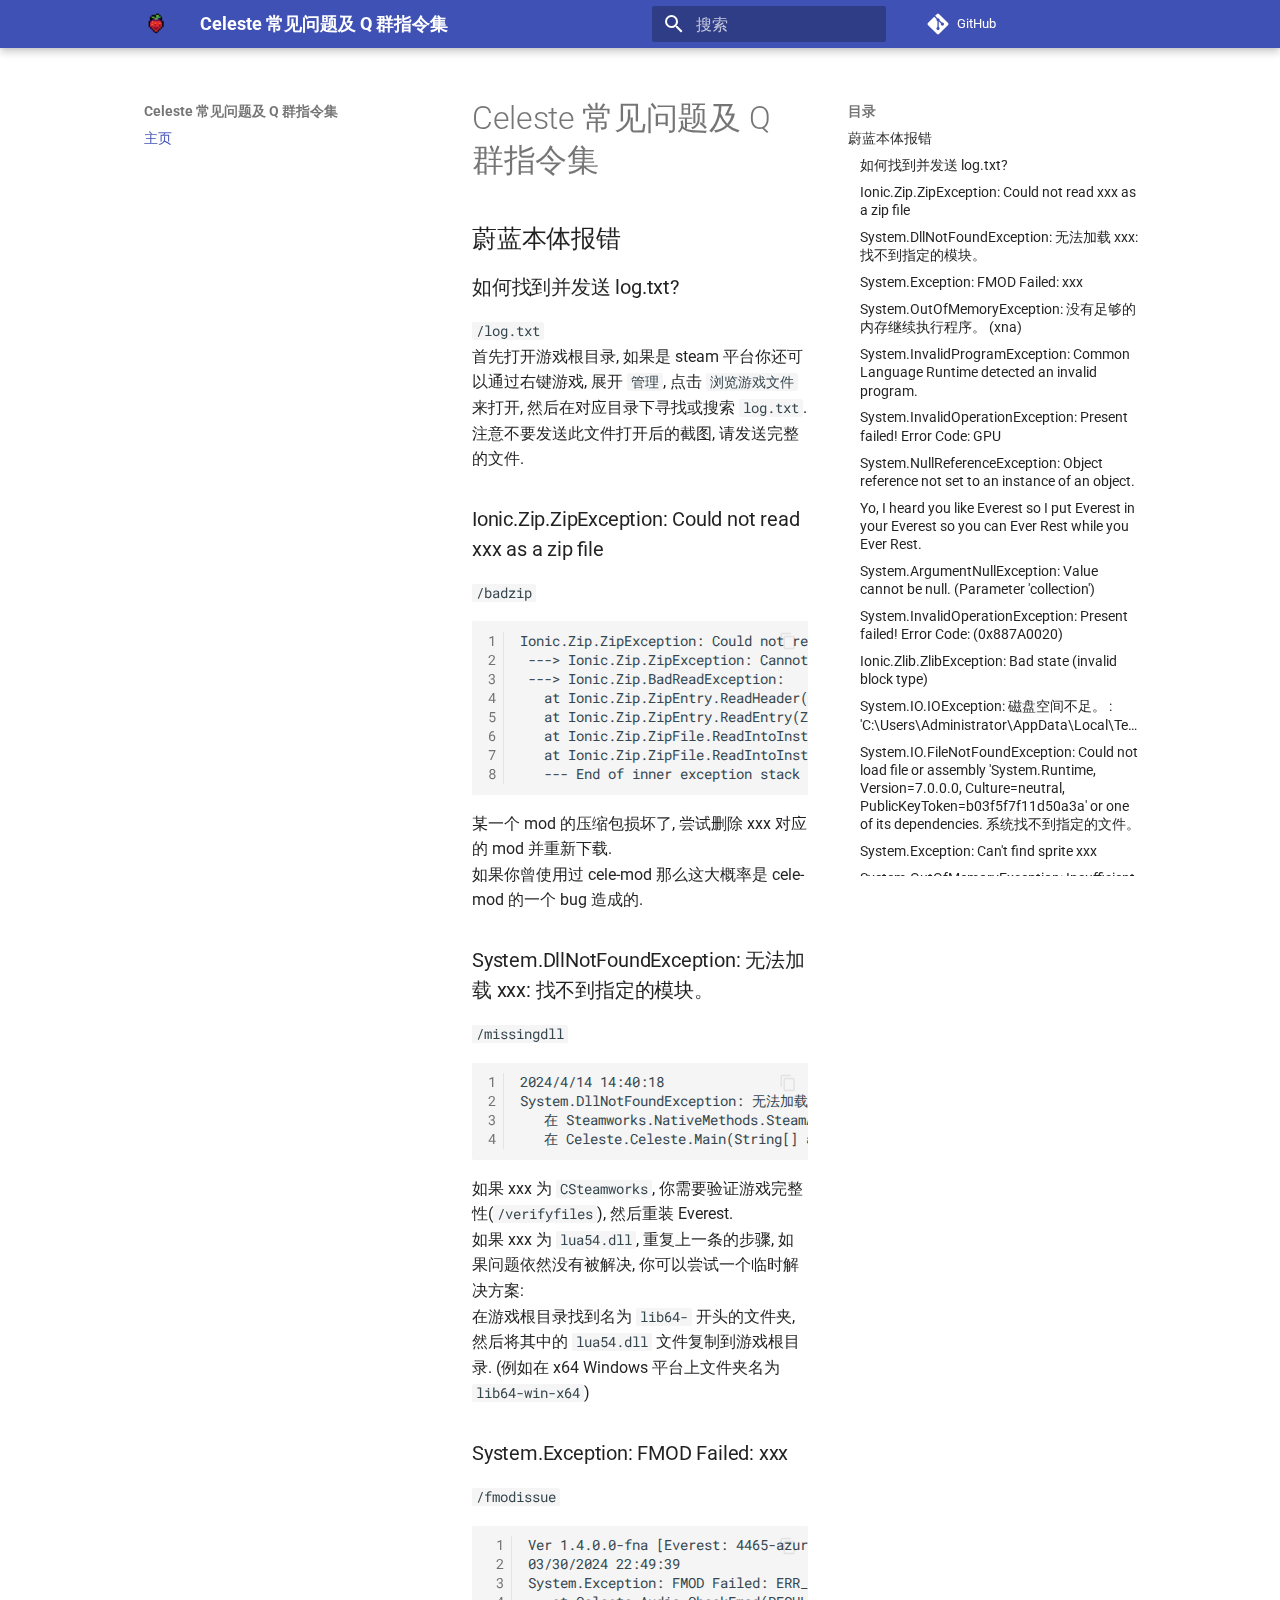
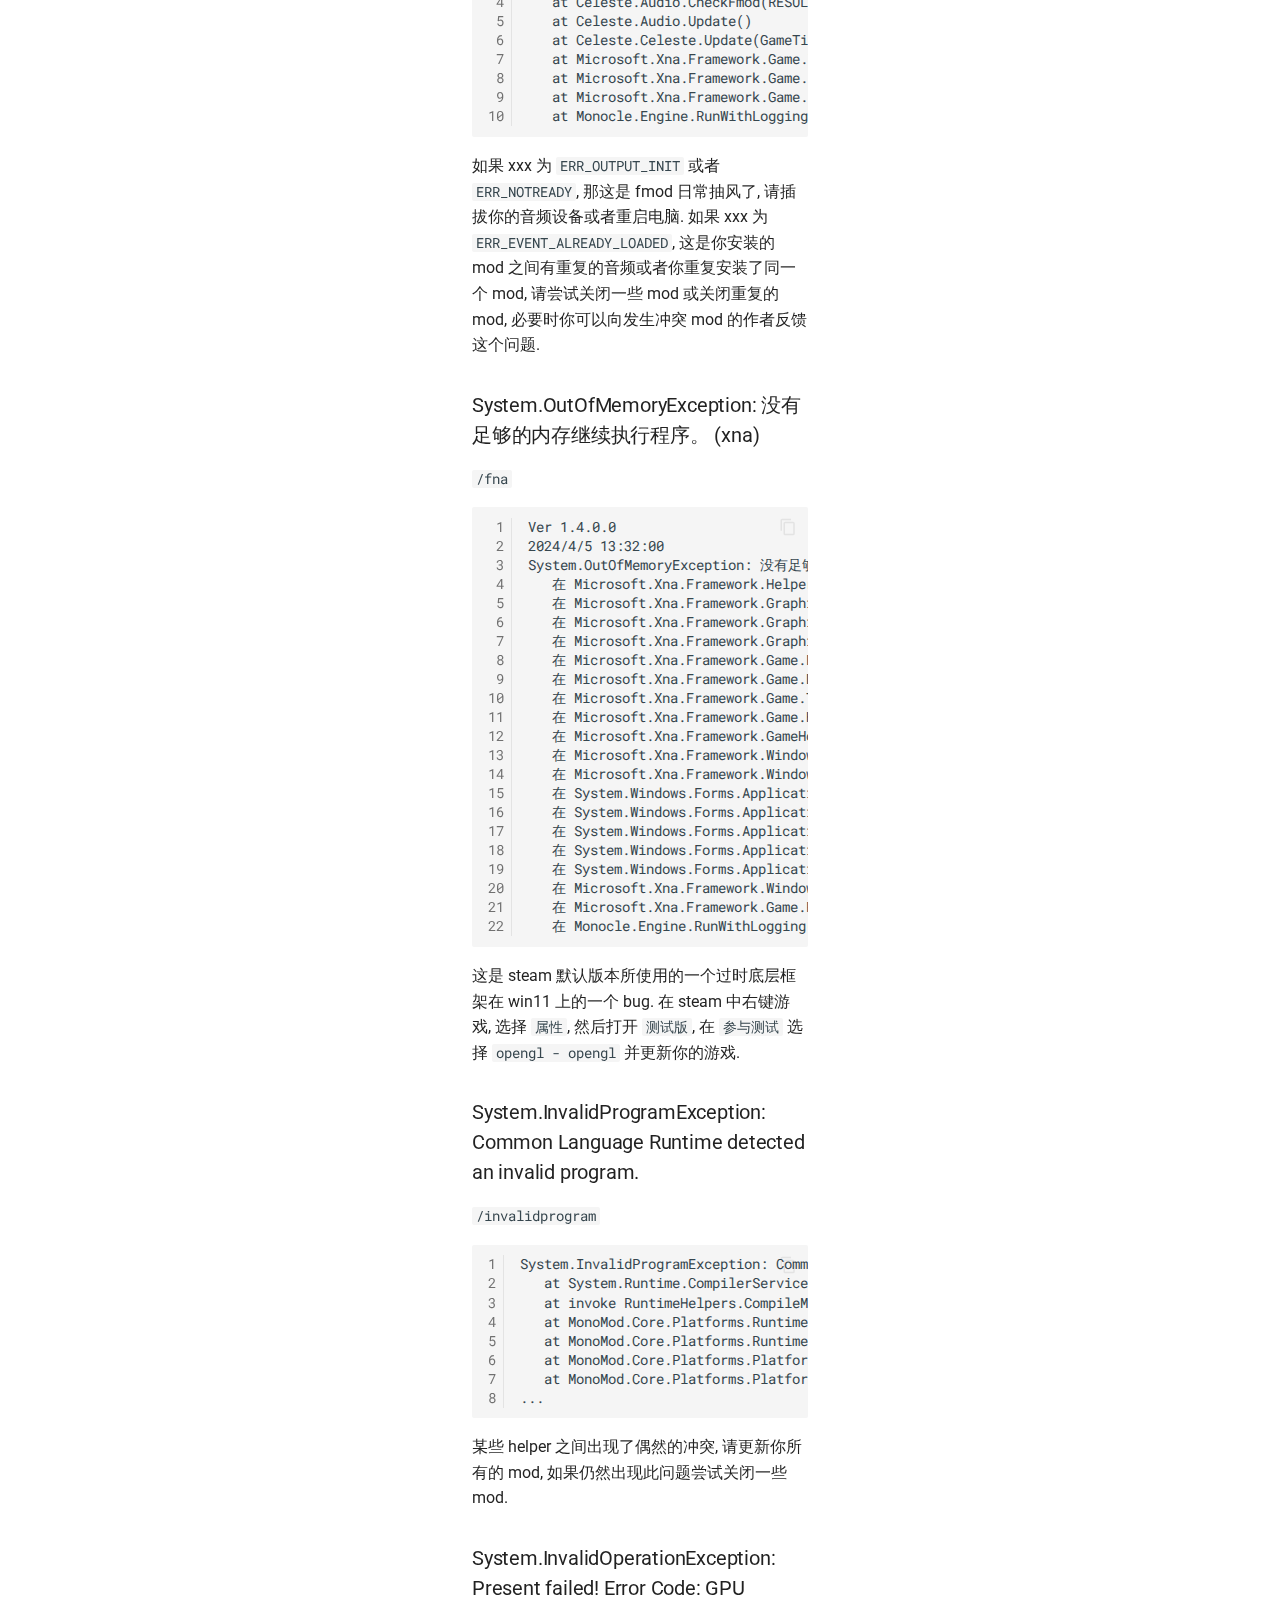
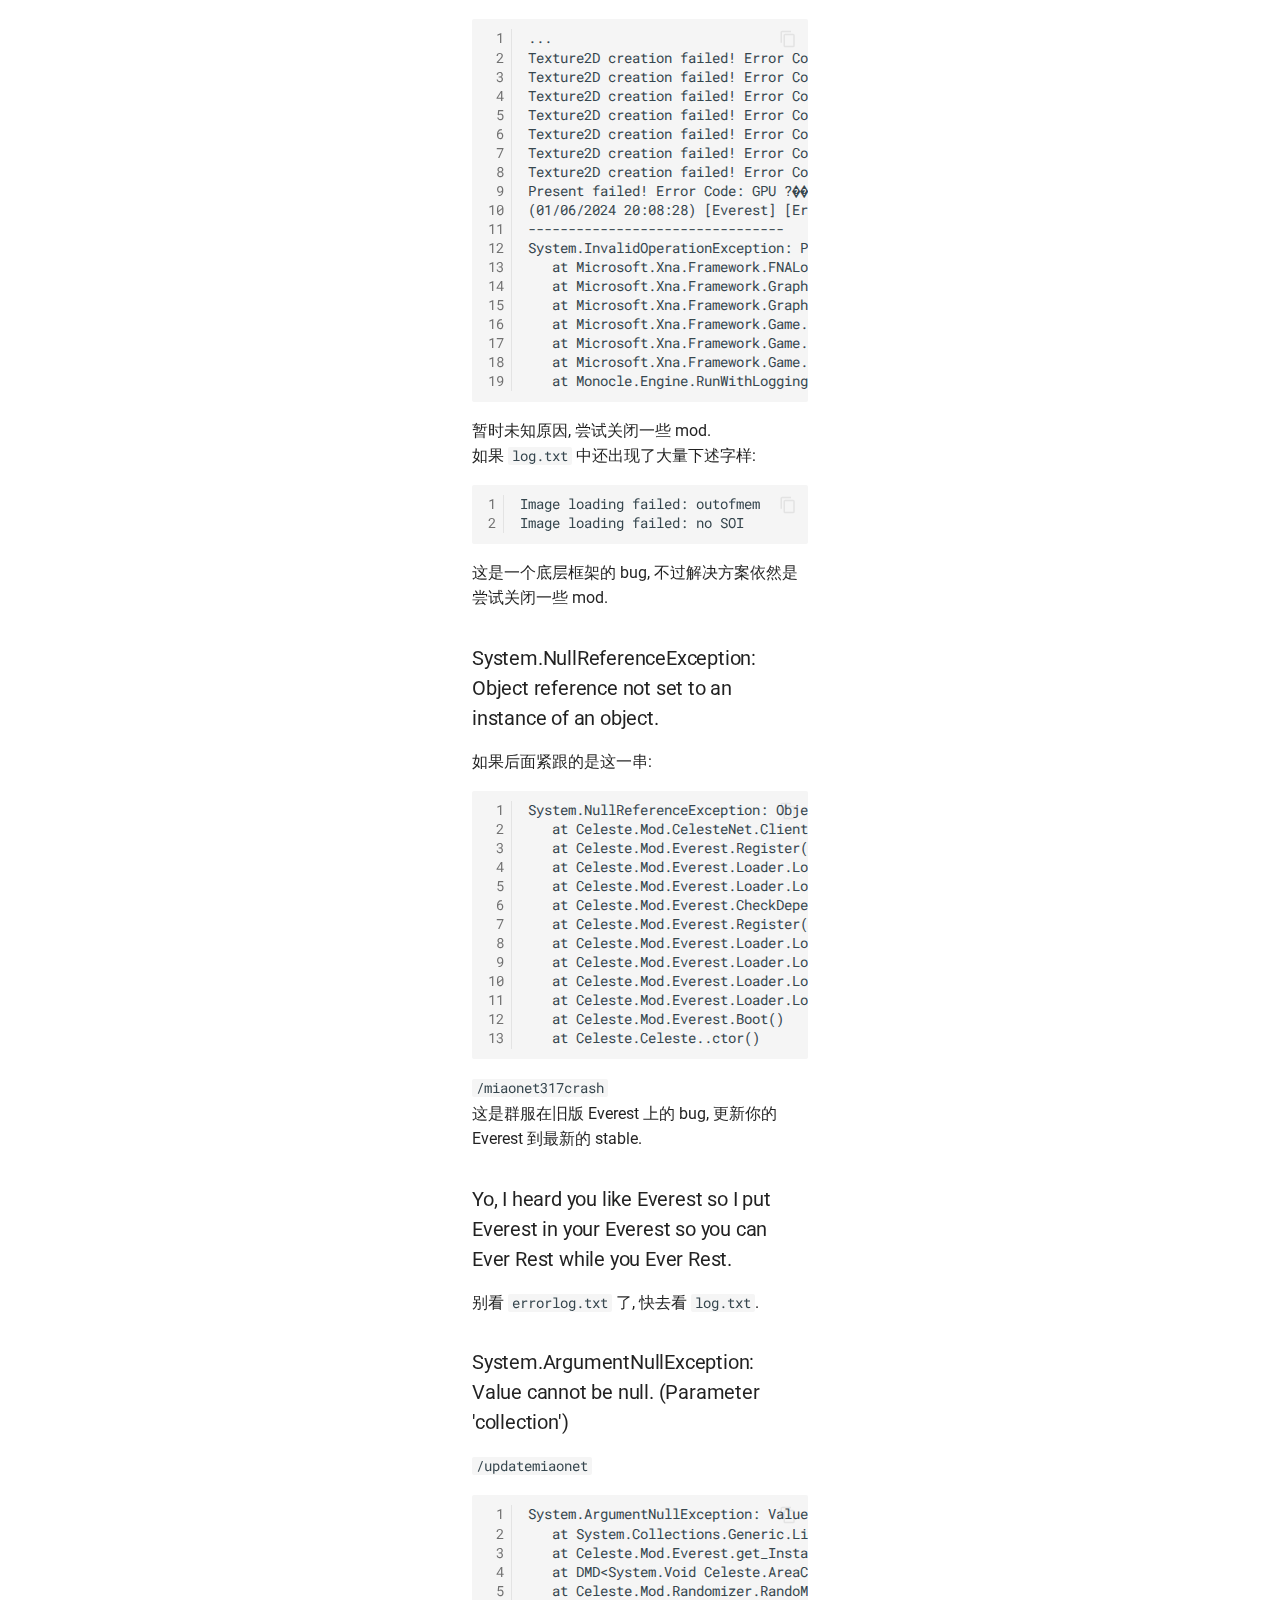
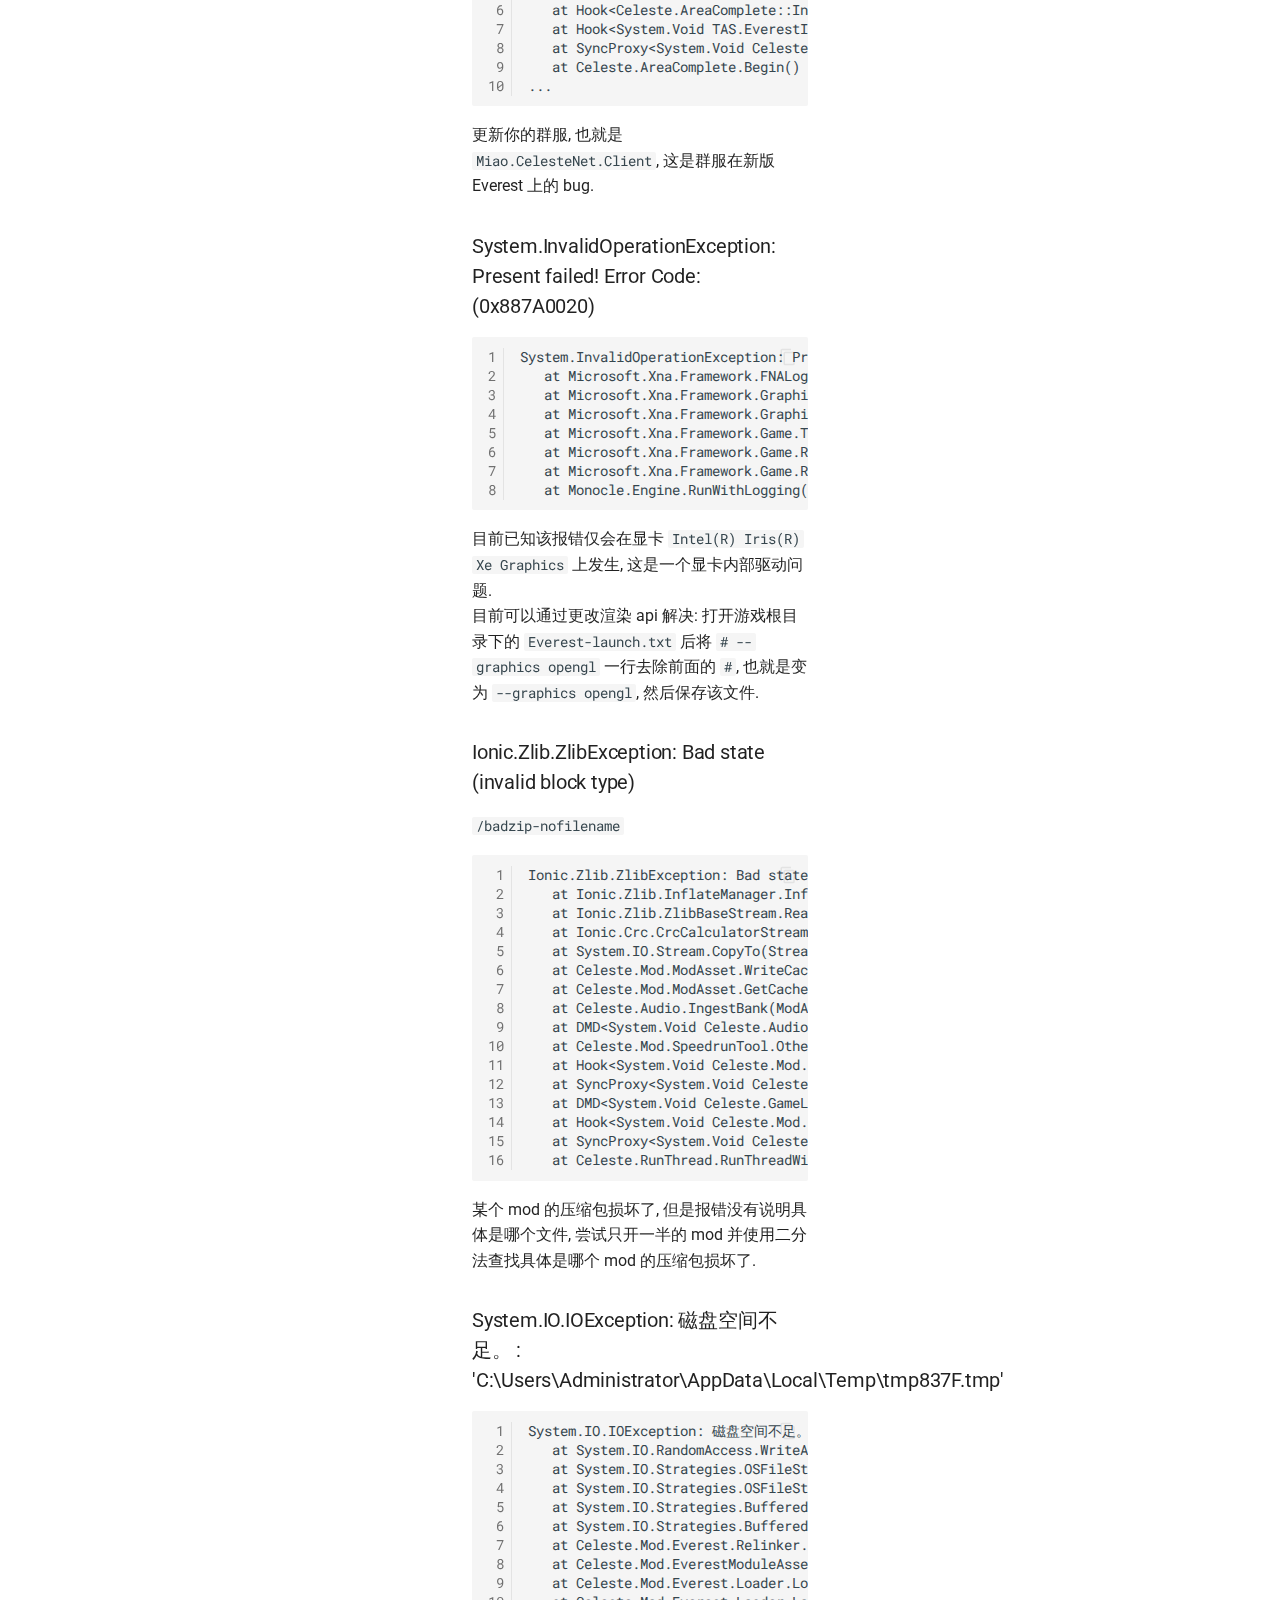
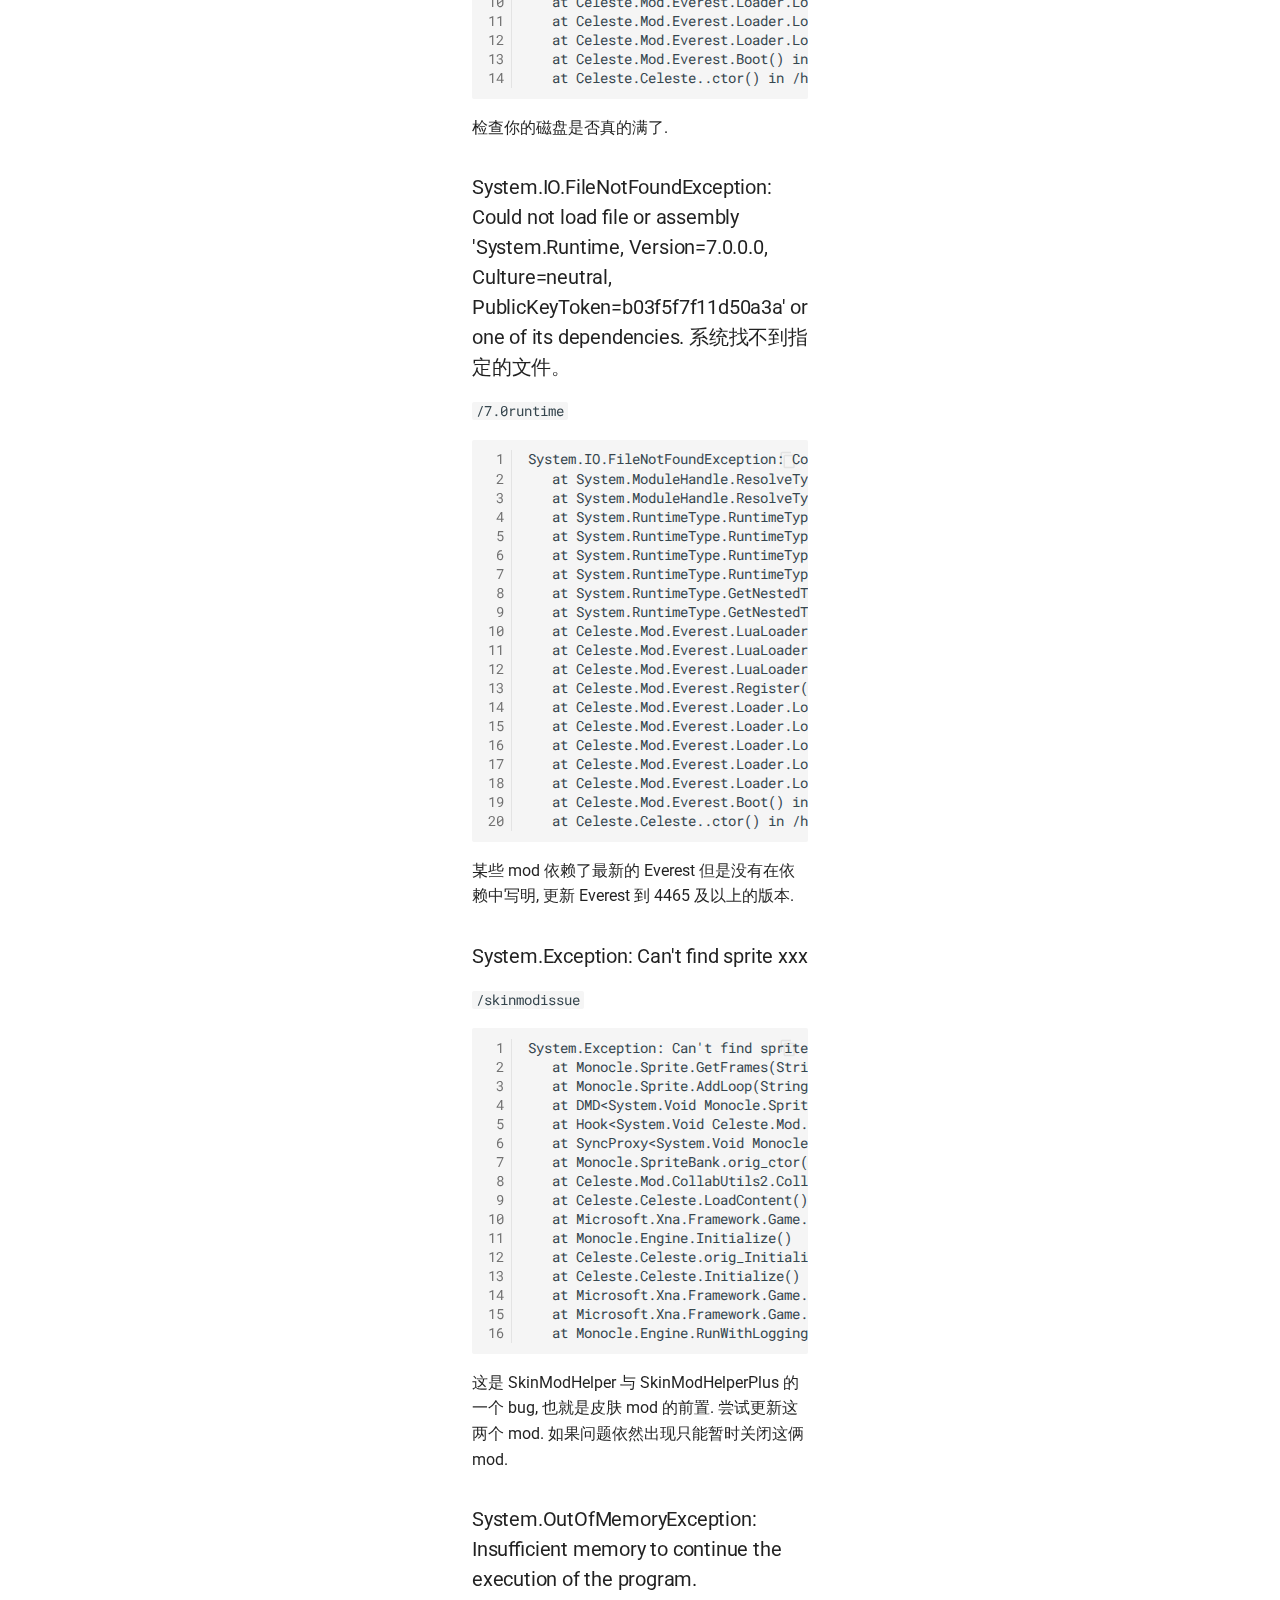
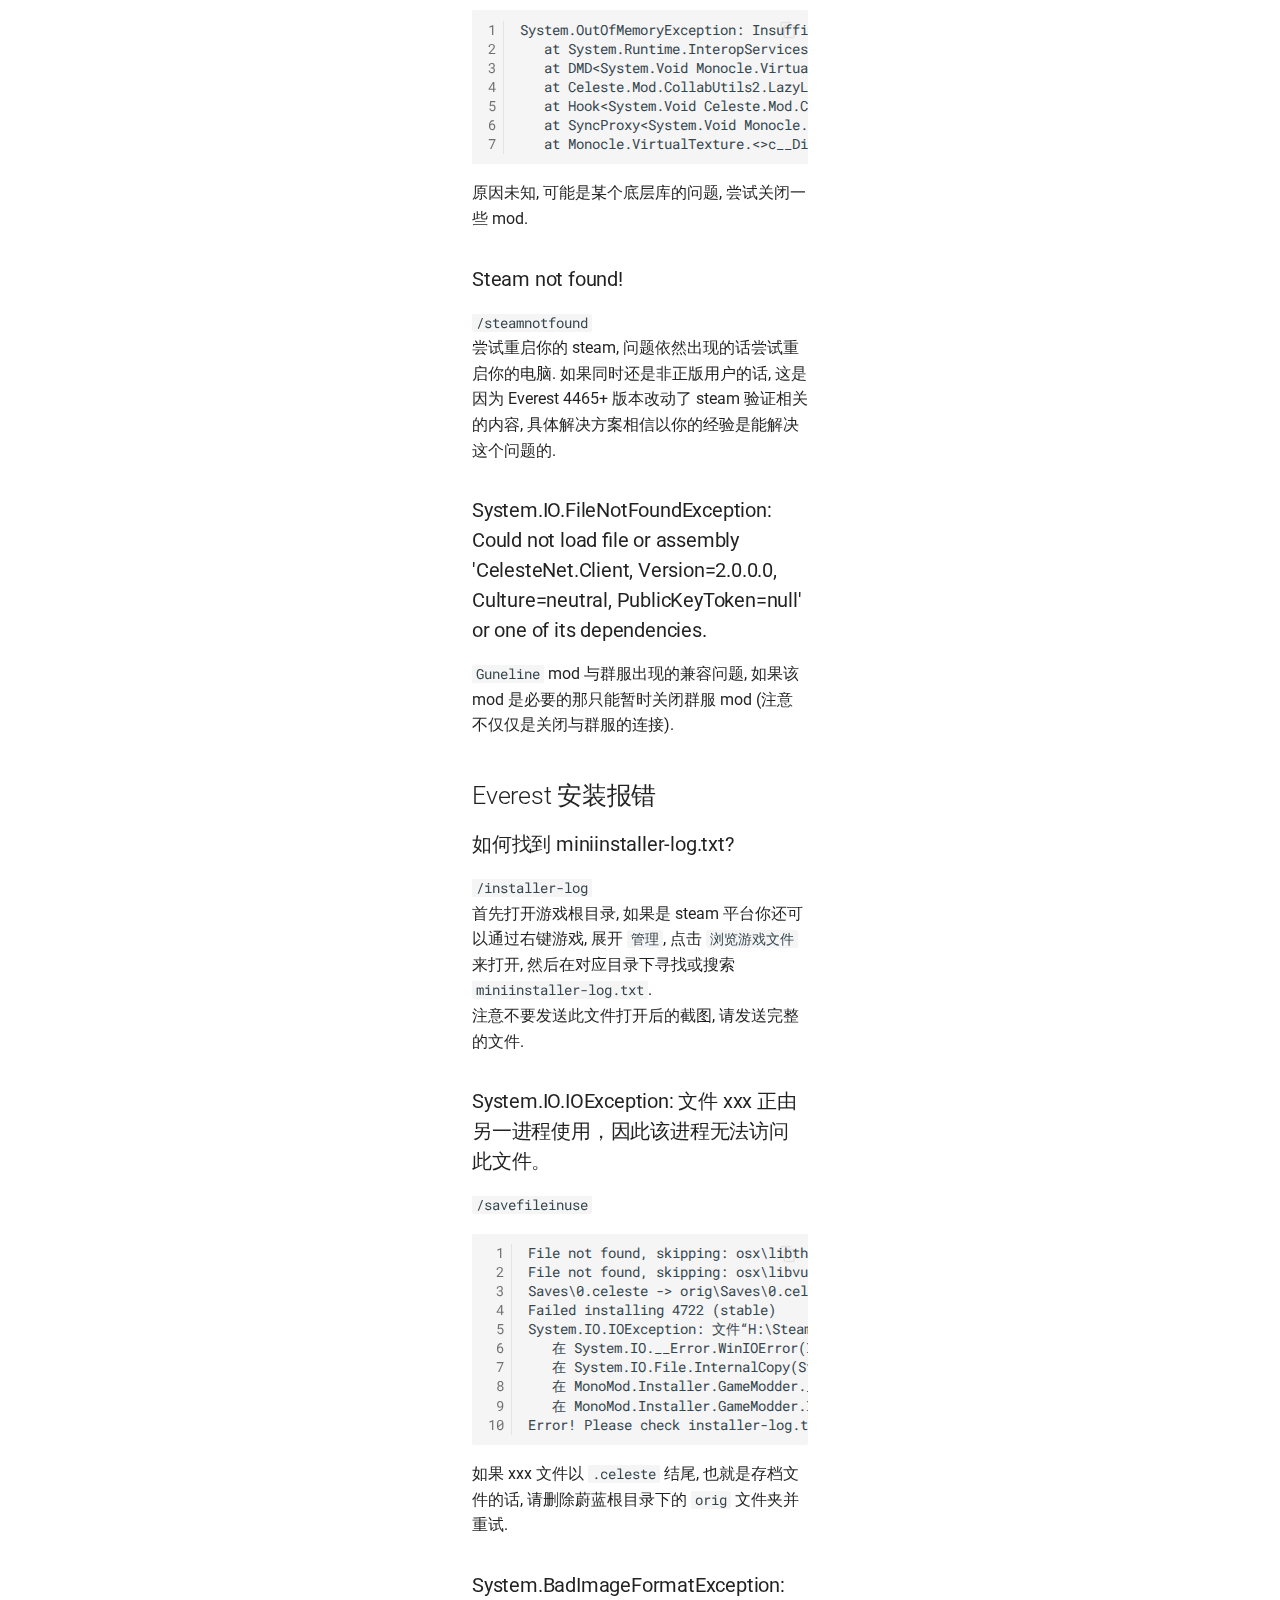
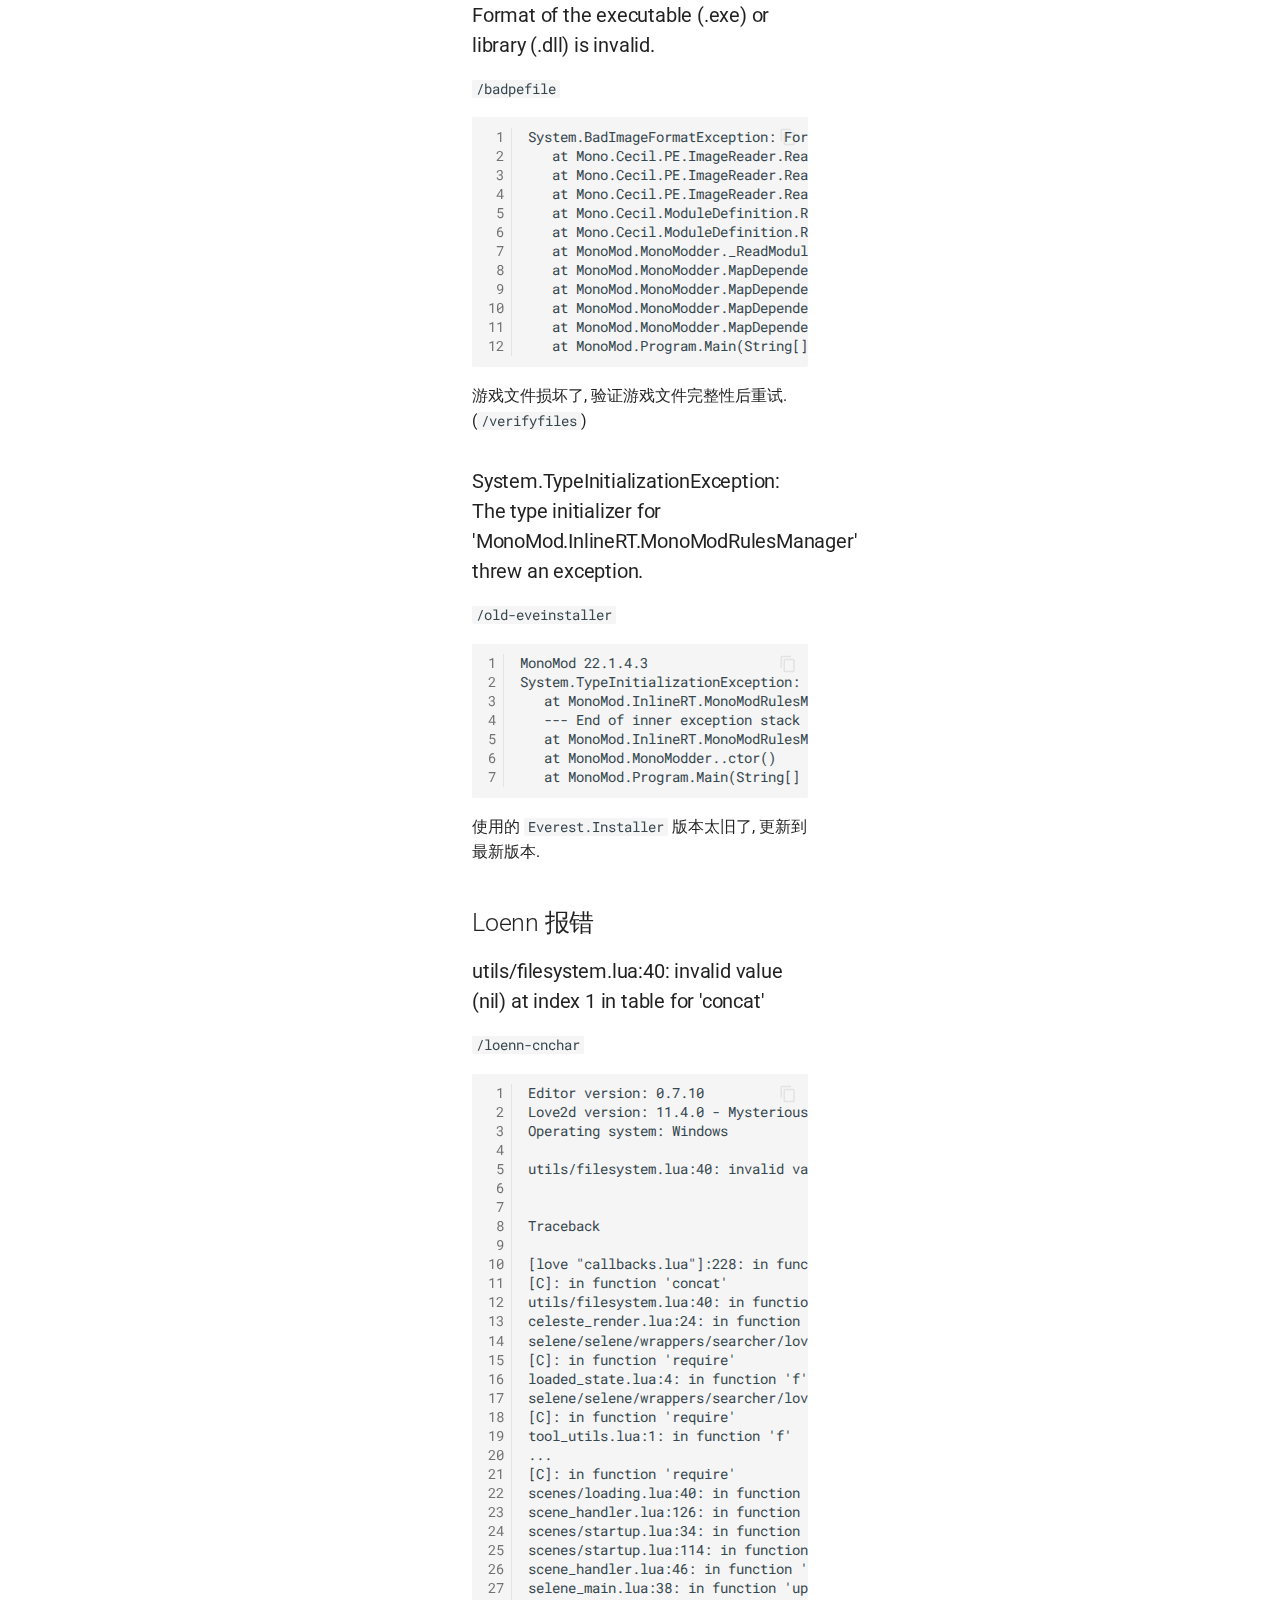
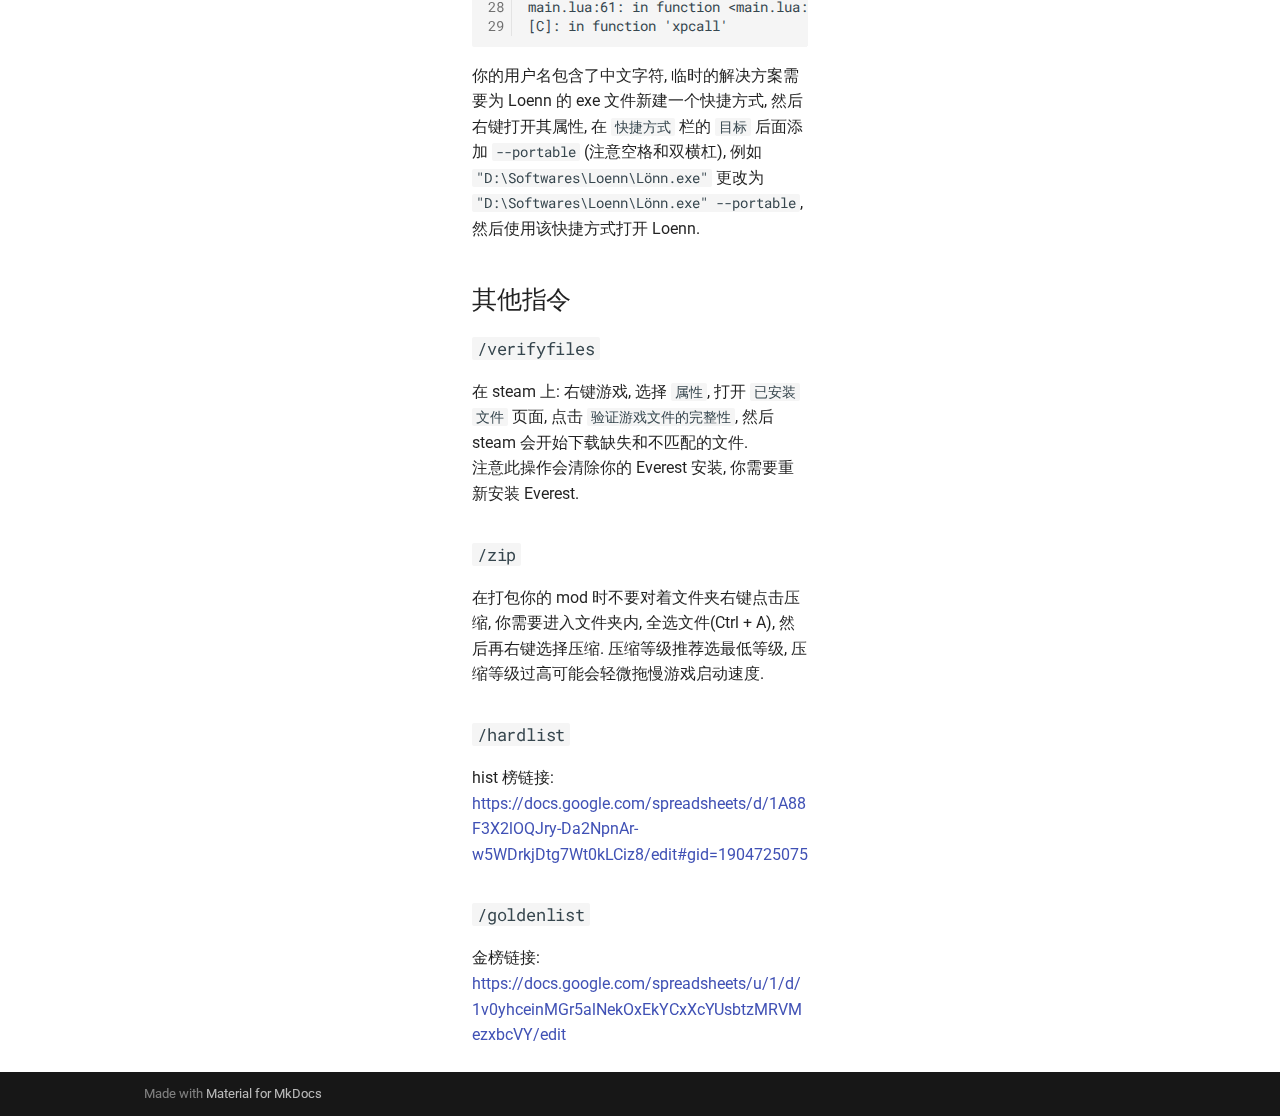
==== commit f0173324: "Deployed 0577ab6 with MkDocs version: 1.5.3" ====
--- a/index.html
+++ b/index.html
@@ -38,6 +38,8 @@
         <style>:root{--md-text-font:"Roboto";--md-code-font:"Roboto Mono"}</style>
       
     
+    
+      <link rel="stylesheet" href="css/content.css">
     
     <script>__md_scope=new URL(".",location),__md_hash=e=>[...e].reduce((e,_)=>(e<<5)-e+_.charCodeAt(0),0),__md_get=(e,_=localStorage,t=__md_scope)=>JSON.parse(_.getItem(t.pathname+"."+e)),__md_set=(e,_,t=localStorage,a=__md_scope)=>{try{t.setItem(a.pathname+"."+e,JSON.stringify(_))}catch(e){}}</script>
     
@@ -144,7 +146,7 @@
     
     
       <div class="md-header__source">
-        <a href="https://github.com/Saplonily/CelesteModTutorial" title="前往仓库" class="md-source" data-md-component="source">
+        <a href="https://github.com/Saplonily/CelesteCommonIssues" title="前往仓库" class="md-source" data-md-component="source">
   <div class="md-source__icon md-icon">
     
     <svg xmlns="http://www.w3.org/2000/svg" viewBox="0 0 448 512"><!--! Font Awesome Free 6.5.1 by @fontawesome - https://fontawesome.com License - https://fontawesome.com/license/free (Icons: CC BY 4.0, Fonts: SIL OFL 1.1, Code: MIT License) Copyright 2023 Fonticons, Inc.--><path d="M439.55 236.05 244 40.45a28.87 28.87 0 0 0-40.81 0l-40.66 40.63 51.52 51.52c27.06-9.14 52.68 16.77 43.39 43.68l49.66 49.66c34.23-11.8 61.18 31 35.47 56.69-26.49 26.49-70.21-2.87-56-37.34L240.22 199v121.85c25.3 12.54 22.26 41.85 9.08 55a34.34 34.34 0 0 1-48.55 0c-17.57-17.6-11.07-46.91 11.25-56v-123c-20.8-8.51-24.6-30.74-18.64-45L142.57 101 8.45 235.14a28.86 28.86 0 0 0 0 40.81l195.61 195.6a28.86 28.86 0 0 0 40.8 0l194.69-194.69a28.86 28.86 0 0 0 0-40.81z"/></svg>
@@ -189,7 +191,7 @@
   </label>
   
     <div class="md-nav__source">
-      <a href="https://github.com/Saplonily/CelesteModTutorial" title="前往仓库" class="md-source" data-md-component="source">
+      <a href="https://github.com/Saplonily/CelesteCommonIssues" title="前往仓库" class="md-source" data-md-component="source">
   <div class="md-source__icon md-icon">
     
     <svg xmlns="http://www.w3.org/2000/svg" viewBox="0 0 448 512"><!--! Font Awesome Free 6.5.1 by @fontawesome - https://fontawesome.com License - https://fontawesome.com/license/free (Icons: CC BY 4.0, Fonts: SIL OFL 1.1, Code: MIT License) Copyright 2023 Fonticons, Inc.--><path d="M439.55 236.05 244 40.45a28.87 28.87 0 0 0-40.81 0l-40.66 40.63 51.52 51.52c27.06-9.14 52.68 16.77 43.39 43.68l49.66 49.66c34.23-11.8 61.18 31 35.47 56.69-26.49 26.49-70.21-2.87-56-37.34L240.22 199v121.85c25.3 12.54 22.26 41.85 9.08 55a34.34 34.34 0 0 1-48.55 0c-17.57-17.6-11.07-46.91 11.25-56v-123c-20.8-8.51-24.6-30.74-18.64-45L142.57 101 8.45 235.14a28.86 28.86 0 0 0 0 40.81l195.61 195.6a28.86 28.86 0 0 0 40.8 0l194.69-194.69a28.86 28.86 0 0 0 0-40.81z"/></svg>
@@ -421,6 +423,132 @@
   <a href="#systemiofilenotfoundexception-could-not-load-file-or-assembly-celestenetclient-version2000-cultureneutral-publickeytokennull-or-one-of-its-dependencies" class="md-nav__link">
     <span class="md-ellipsis">
       System.IO.FileNotFoundException: Could not load file or assembly 'CelesteNet.Client, Version=2.0.0.0, Culture=neutral, PublicKeyToken=null' or one of its dependencies.
+    </span>
+  </a>
+  
+</li>
+        
+      </ul>
+    </nav>
+  
+</li>
+      
+        <li class="md-nav__item">
+  <a href="#everest" class="md-nav__link">
+    <span class="md-ellipsis">
+      Everest 安装报错
+    </span>
+  </a>
+  
+    <nav class="md-nav" aria-label="Everest 安装报错">
+      <ul class="md-nav__list">
+        
+          <li class="md-nav__item">
+  <a href="#miniinstaller-logtxt" class="md-nav__link">
+    <span class="md-ellipsis">
+      如何找到 miniinstaller-log.txt?
+    </span>
+  </a>
+  
+</li>
+        
+          <li class="md-nav__item">
+  <a href="#systemioioexception-xxx" class="md-nav__link">
+    <span class="md-ellipsis">
+      System.IO.IOException: 文件 xxx 正由另一进程使用，因此该进程无法访问此文件。
+    </span>
+  </a>
+  
+</li>
+        
+          <li class="md-nav__item">
+  <a href="#systembadimageformatexception-format-of-the-executable-exe-or-library-dll-is-invalid" class="md-nav__link">
+    <span class="md-ellipsis">
+      System.BadImageFormatException: Format of the executable (.exe) or library (.dll) is invalid.
+    </span>
+  </a>
+  
+</li>
+        
+          <li class="md-nav__item">
+  <a href="#systemtypeinitializationexception-the-type-initializer-for-monomodinlinertmonomodrulesmanager-threw-an-exception" class="md-nav__link">
+    <span class="md-ellipsis">
+      System.TypeInitializationException: The type initializer for 'MonoMod.InlineRT.MonoModRulesManager' threw an exception.
+    </span>
+  </a>
+  
+</li>
+        
+      </ul>
+    </nav>
+  
+</li>
+      
+        <li class="md-nav__item">
+  <a href="#loenn" class="md-nav__link">
+    <span class="md-ellipsis">
+      Loenn 报错
+    </span>
+  </a>
+  
+    <nav class="md-nav" aria-label="Loenn 报错">
+      <ul class="md-nav__list">
+        
+          <li class="md-nav__item">
+  <a href="#utilsfilesystemlua40-invalid-value-nil-at-index-1-in-table-for-concat" class="md-nav__link">
+    <span class="md-ellipsis">
+      utils/filesystem.lua:40: invalid value (nil) at index 1 in table for 'concat'
+    </span>
+  </a>
+  
+</li>
+        
+      </ul>
+    </nav>
+  
+</li>
+      
+        <li class="md-nav__item">
+  <a href="#_2" class="md-nav__link">
+    <span class="md-ellipsis">
+      其他指令
+    </span>
+  </a>
+  
+    <nav class="md-nav" aria-label="其他指令">
+      <ul class="md-nav__list">
+        
+          <li class="md-nav__item">
+  <a href="#verifyfiles" class="md-nav__link">
+    <span class="md-ellipsis">
+      /verifyfiles
+    </span>
+  </a>
+  
+</li>
+        
+          <li class="md-nav__item">
+  <a href="#zip" class="md-nav__link">
+    <span class="md-ellipsis">
+      /zip
+    </span>
+  </a>
+  
+</li>
+        
+          <li class="md-nav__item">
+  <a href="#hardlist" class="md-nav__link">
+    <span class="md-ellipsis">
+      /hardlist
+    </span>
+  </a>
+  
+</li>
+        
+          <li class="md-nav__item">
+  <a href="#goldenlist" class="md-nav__link">
+    <span class="md-ellipsis">
+      /goldenlist
     </span>
   </a>
   
@@ -632,6 +760,132 @@
   <a href="#systemiofilenotfoundexception-could-not-load-file-or-assembly-celestenetclient-version2000-cultureneutral-publickeytokennull-or-one-of-its-dependencies" class="md-nav__link">
     <span class="md-ellipsis">
       System.IO.FileNotFoundException: Could not load file or assembly 'CelesteNet.Client, Version=2.0.0.0, Culture=neutral, PublicKeyToken=null' or one of its dependencies.
+    </span>
+  </a>
+  
+</li>
+        
+      </ul>
+    </nav>
+  
+</li>
+      
+        <li class="md-nav__item">
+  <a href="#everest" class="md-nav__link">
+    <span class="md-ellipsis">
+      Everest 安装报错
+    </span>
+  </a>
+  
+    <nav class="md-nav" aria-label="Everest 安装报错">
+      <ul class="md-nav__list">
+        
+          <li class="md-nav__item">
+  <a href="#miniinstaller-logtxt" class="md-nav__link">
+    <span class="md-ellipsis">
+      如何找到 miniinstaller-log.txt?
+    </span>
+  </a>
+  
+</li>
+        
+          <li class="md-nav__item">
+  <a href="#systemioioexception-xxx" class="md-nav__link">
+    <span class="md-ellipsis">
+      System.IO.IOException: 文件 xxx 正由另一进程使用，因此该进程无法访问此文件。
+    </span>
+  </a>
+  
+</li>
+        
+          <li class="md-nav__item">
+  <a href="#systembadimageformatexception-format-of-the-executable-exe-or-library-dll-is-invalid" class="md-nav__link">
+    <span class="md-ellipsis">
+      System.BadImageFormatException: Format of the executable (.exe) or library (.dll) is invalid.
+    </span>
+  </a>
+  
+</li>
+        
+          <li class="md-nav__item">
+  <a href="#systemtypeinitializationexception-the-type-initializer-for-monomodinlinertmonomodrulesmanager-threw-an-exception" class="md-nav__link">
+    <span class="md-ellipsis">
+      System.TypeInitializationException: The type initializer for 'MonoMod.InlineRT.MonoModRulesManager' threw an exception.
+    </span>
+  </a>
+  
+</li>
+        
+      </ul>
+    </nav>
+  
+</li>
+      
+        <li class="md-nav__item">
+  <a href="#loenn" class="md-nav__link">
+    <span class="md-ellipsis">
+      Loenn 报错
+    </span>
+  </a>
+  
+    <nav class="md-nav" aria-label="Loenn 报错">
+      <ul class="md-nav__list">
+        
+          <li class="md-nav__item">
+  <a href="#utilsfilesystemlua40-invalid-value-nil-at-index-1-in-table-for-concat" class="md-nav__link">
+    <span class="md-ellipsis">
+      utils/filesystem.lua:40: invalid value (nil) at index 1 in table for 'concat'
+    </span>
+  </a>
+  
+</li>
+        
+      </ul>
+    </nav>
+  
+</li>
+      
+        <li class="md-nav__item">
+  <a href="#_2" class="md-nav__link">
+    <span class="md-ellipsis">
+      其他指令
+    </span>
+  </a>
+  
+    <nav class="md-nav" aria-label="其他指令">
+      <ul class="md-nav__list">
+        
+          <li class="md-nav__item">
+  <a href="#verifyfiles" class="md-nav__link">
+    <span class="md-ellipsis">
+      /verifyfiles
+    </span>
+  </a>
+  
+</li>
+        
+          <li class="md-nav__item">
+  <a href="#zip" class="md-nav__link">
+    <span class="md-ellipsis">
+      /zip
+    </span>
+  </a>
+  
+</li>
+        
+          <li class="md-nav__item">
+  <a href="#hardlist" class="md-nav__link">
+    <span class="md-ellipsis">
+      /hardlist
+    </span>
+  </a>
+  
+</li>
+        
+          <li class="md-nav__item">
+  <a href="#goldenlist" class="md-nav__link">
+    <span class="md-ellipsis">
+      /goldenlist
     </span>
   </a>
   
@@ -1075,7 +1329,7 @@
 尝试重启你的 steam, 问题依然出现的话尝试重启你的电脑. 如果同时还是非正版用户的话, 这是因为 Everest 4465+ 版本改动了 steam 验证相关的内容, 具体解决方案相信以你的经验是能解决这个问题的.</p>
 <h3 id="systemiofilenotfoundexception-could-not-load-file-or-assembly-celestenetclient-version2000-cultureneutral-publickeytokennull-or-one-of-its-dependencies">System.IO.FileNotFoundException: Could not load file or assembly 'CelesteNet.Client, Version=2.0.0.0, Culture=neutral, PublicKeyToken=null' or one of its dependencies.</h3>
 <p><code>Guneline</code> mod 与群服出现的兼容问题, 如果该 mod 是必要的那只能暂时关闭群服 mod (注意不仅仅是关闭与群服的连接).</p>
-<h1 id="everest">Everest 安装报错</h1>
+<h2 id="everest">Everest 安装报错</h2>
 <h3 id="miniinstaller-logtxt">如何找到 miniinstaller-log.txt?</h3>
 <p><code>/installer-log</code><br />
 首先打开游戏根目录, 如果是 steam 平台你还可以通过右键游戏, 展开 <code>管理</code>, 点击 <code>浏览游戏文件</code> 来打开, 然后在对应目录下寻找或搜索 <code>miniinstaller-log.txt</code>.<br />
@@ -1210,18 +1464,18 @@
 </code></pre></div></td></tr></table></div></p>
 <p>你的用户名包含了中文字符, 临时的解决方案需要为 Loenn 的 exe 文件新建一个快捷方式, 然后右键打开其属性, 在 <code>快捷方式</code> 栏的 <code>目标</code> 后面添加 <code>--portable</code> (注意空格和双横杠),
 例如 <code>"D:\Softwares\Loenn\Lönn.exe"</code> 更改为 <code>"D:\Softwares\Loenn\Lönn.exe" --portable</code>, 然后使用该快捷方式打开 Loenn.</p>
-<h1 id="_2">其他指令</h1>
+<h2 id="_2">其他指令</h2>
 <h3 id="verifyfiles"><code>/verifyfiles</code></h3>
 <p>在 steam 上: 右键游戏, 选择 <code>属性</code>, 打开 <code>已安装文件</code> 页面, 点击 <code>验证游戏文件的完整性</code>, 然后 steam 会开始下载缺失和不匹配的文件.<br />
 注意此操作会清除你的 Everest 安装, 你需要重新安装 Everest.</p>
 <h3 id="zip"><code>/zip</code></h3>
 <p>在打包你的 mod 时不要对着文件夹右键点击压缩, 你需要进入文件夹内, 全选文件(Ctrl + A), 然后再右键选择压缩. 压缩等级推荐选最低等级, 压缩等级过高可能会轻微拖慢游戏启动速度.</p>
 <h3 id="hardlist"><code>/hardlist</code></h3>
-<p>hist 榜单链接:
-https://docs.google.com/spreadsheets/d/1A88F3X2lOQJry-Da2NpnAr-w5WDrkjDtg7Wt0kLCiz8/edit#gid=1904725075</p>
+<p>hist 榜链接:
+<a href="https://docs.google.com/spreadsheets/d/1A88F3X2lOQJry-Da2NpnAr-w5WDrkjDtg7Wt0kLCiz8/edit#gid=1904725075">https://docs.google.com/spreadsheets/d/1A88F3X2lOQJry-Da2NpnAr-w5WDrkjDtg7Wt0kLCiz8/edit#gid=1904725075</a></p>
 <h3 id="goldenlist"><code>/goldenlist</code></h3>
 <p>金榜链接:
-https://docs.google.com/spreadsheets/u/1/d/1v0yhceinMGr5alNekOxEkYCxXcYUsbtzMRVMezxbcVY/edit</p>
+<a href="https://docs.google.com/spreadsheets/u/1/d/1v0yhceinMGr5alNekOxEkYCxXcYUsbtzMRVMezxbcVY/edit">https://docs.google.com/spreadsheets/u/1/d/1v0yhceinMGr5alNekOxEkYCxXcYUsbtzMRVMezxbcVY/edit</a></p>
 
 
 
--- a/css/content.css
+++ b/css/content.css
@@ -0,0 +1,11 @@
+.md-sidebar {
+    width: 16rem;
+}
+
+.md-grid {
+    max-width: 80%;
+}
+
+[dir=ltr] .md-sidebar__inner {
+    padding-right: 0px;
+}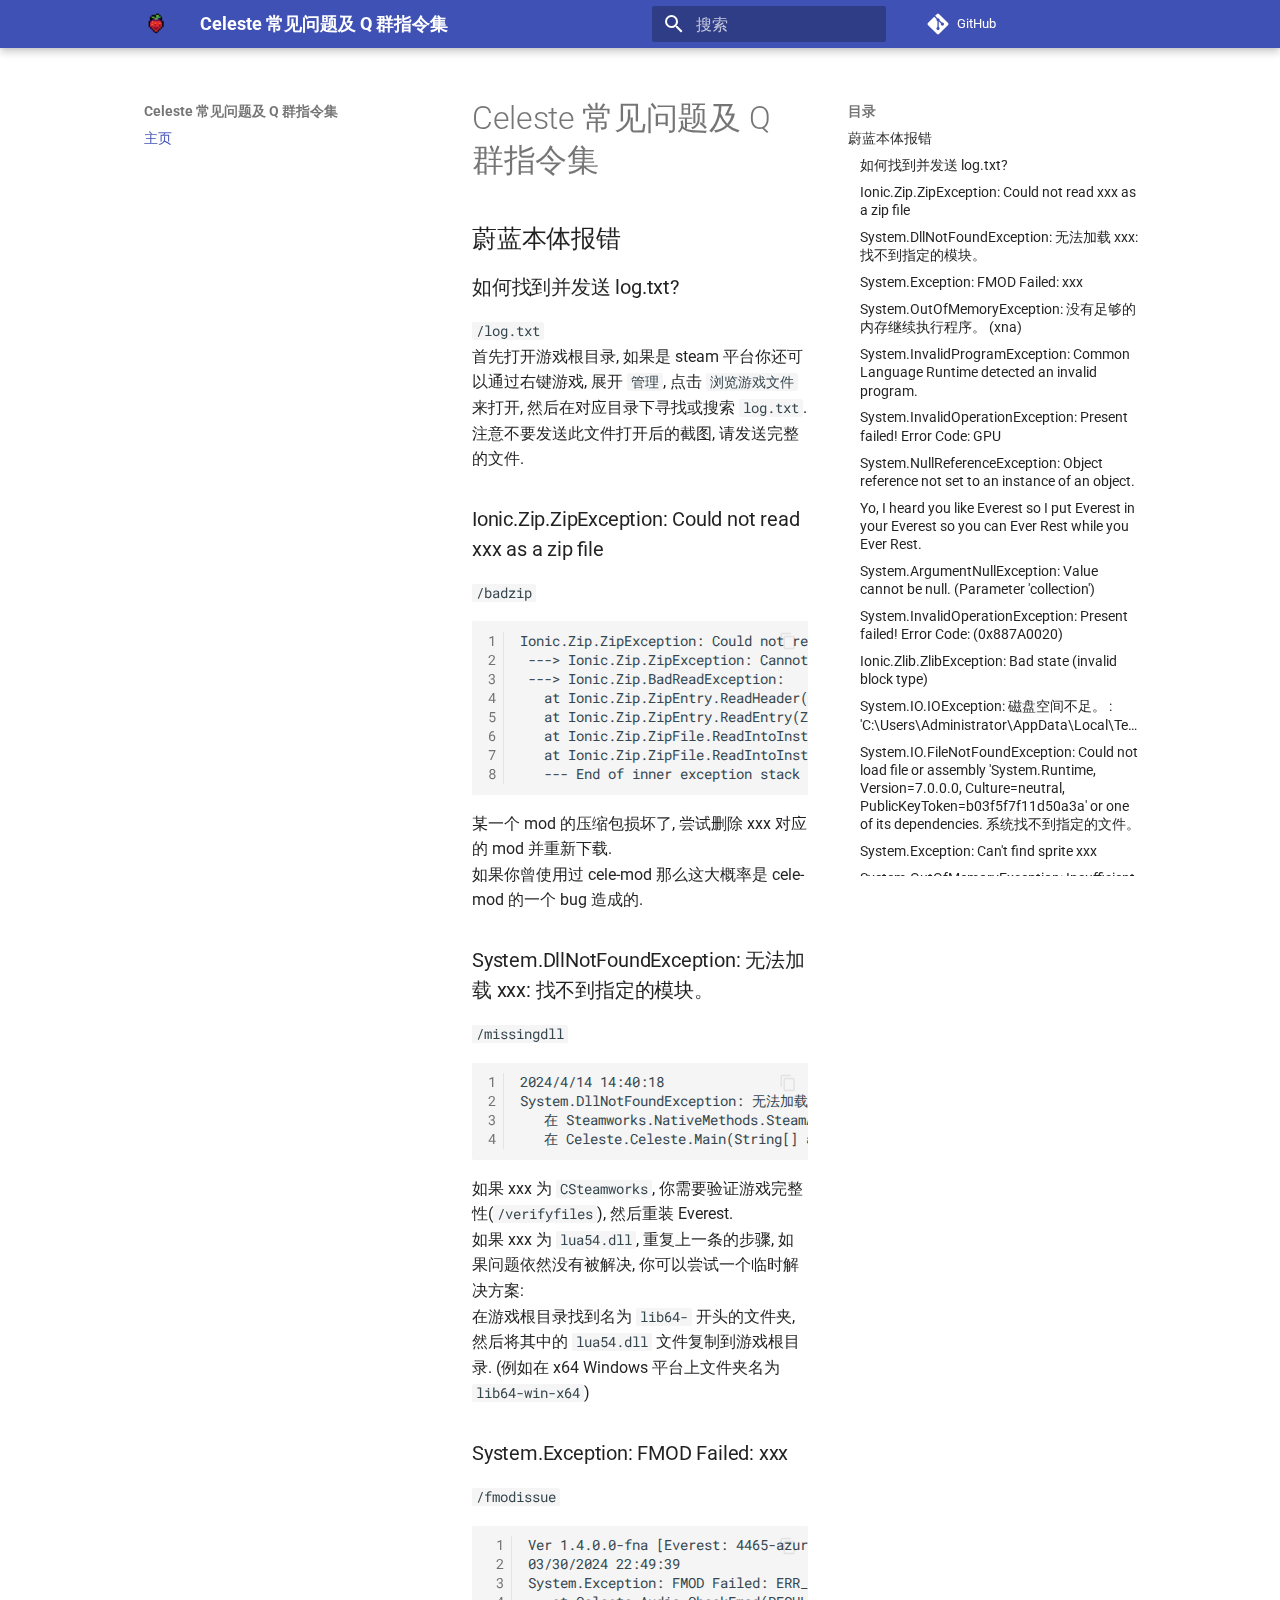
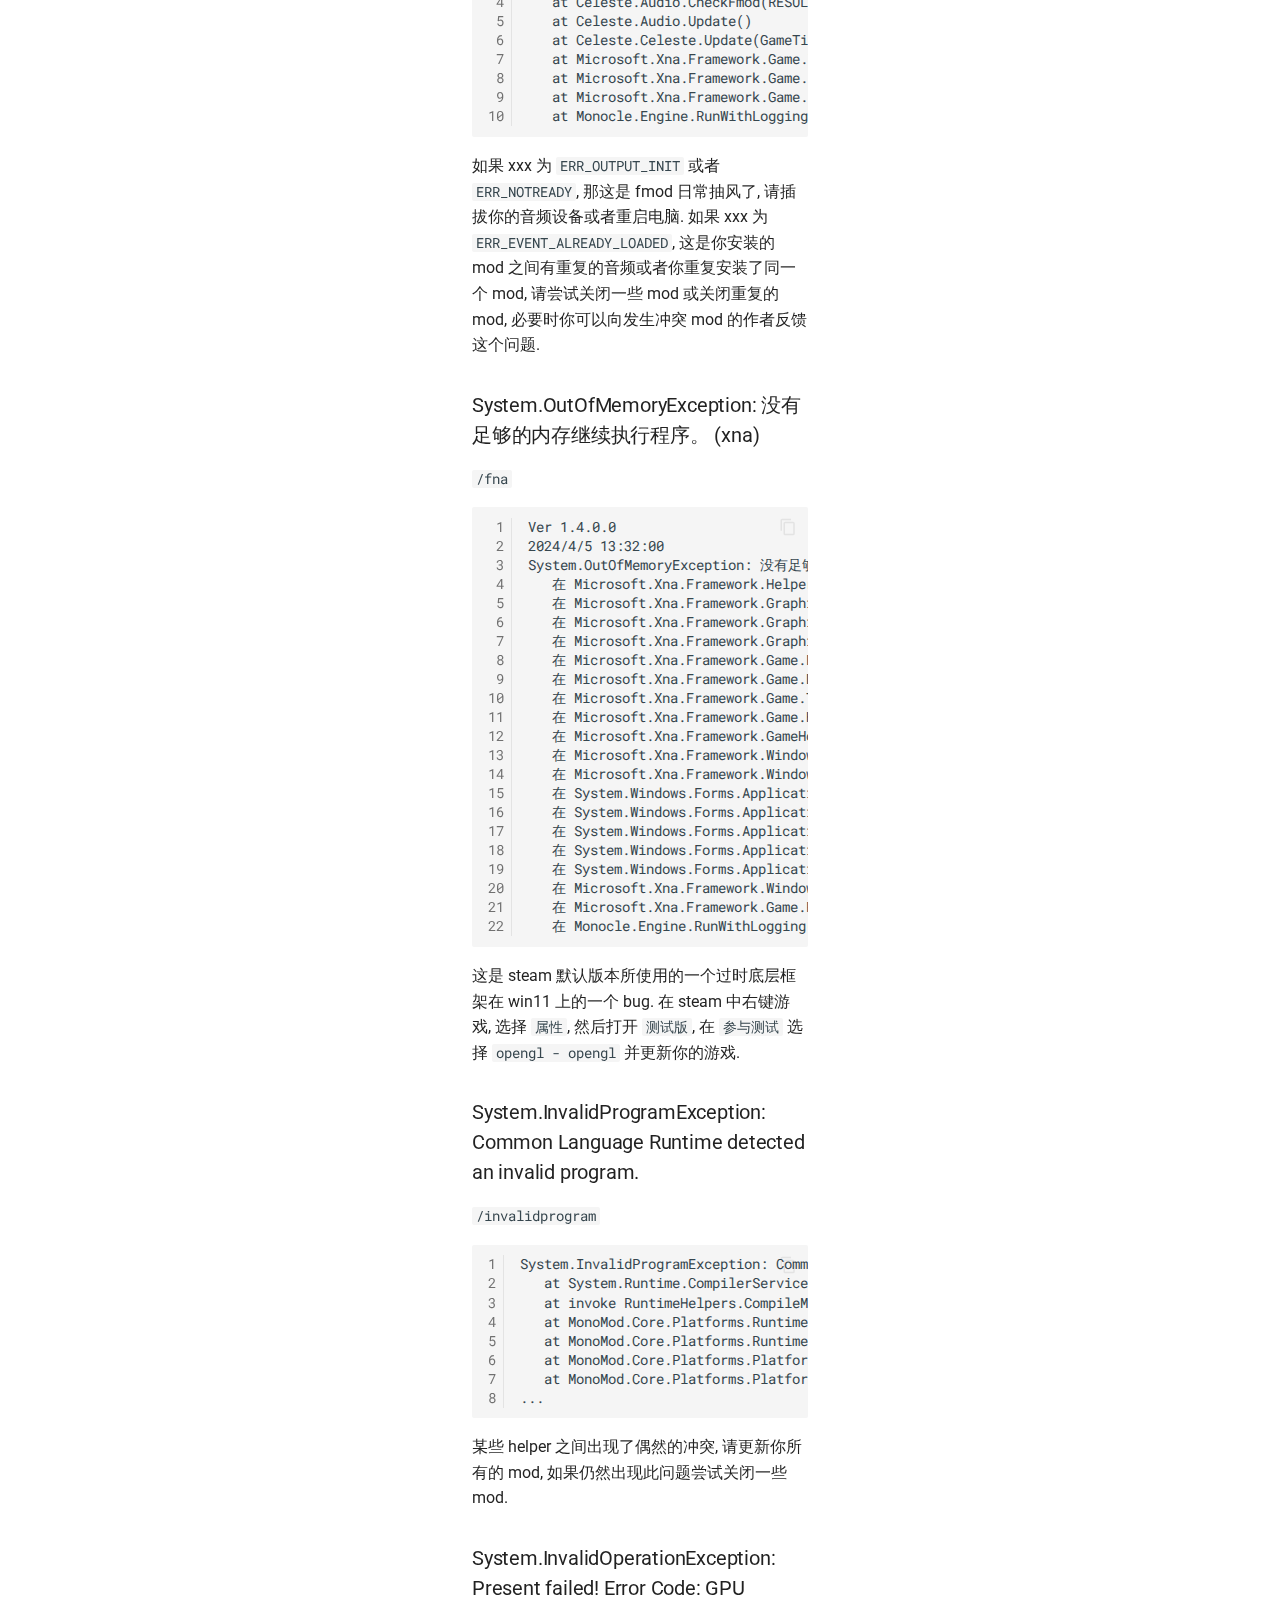
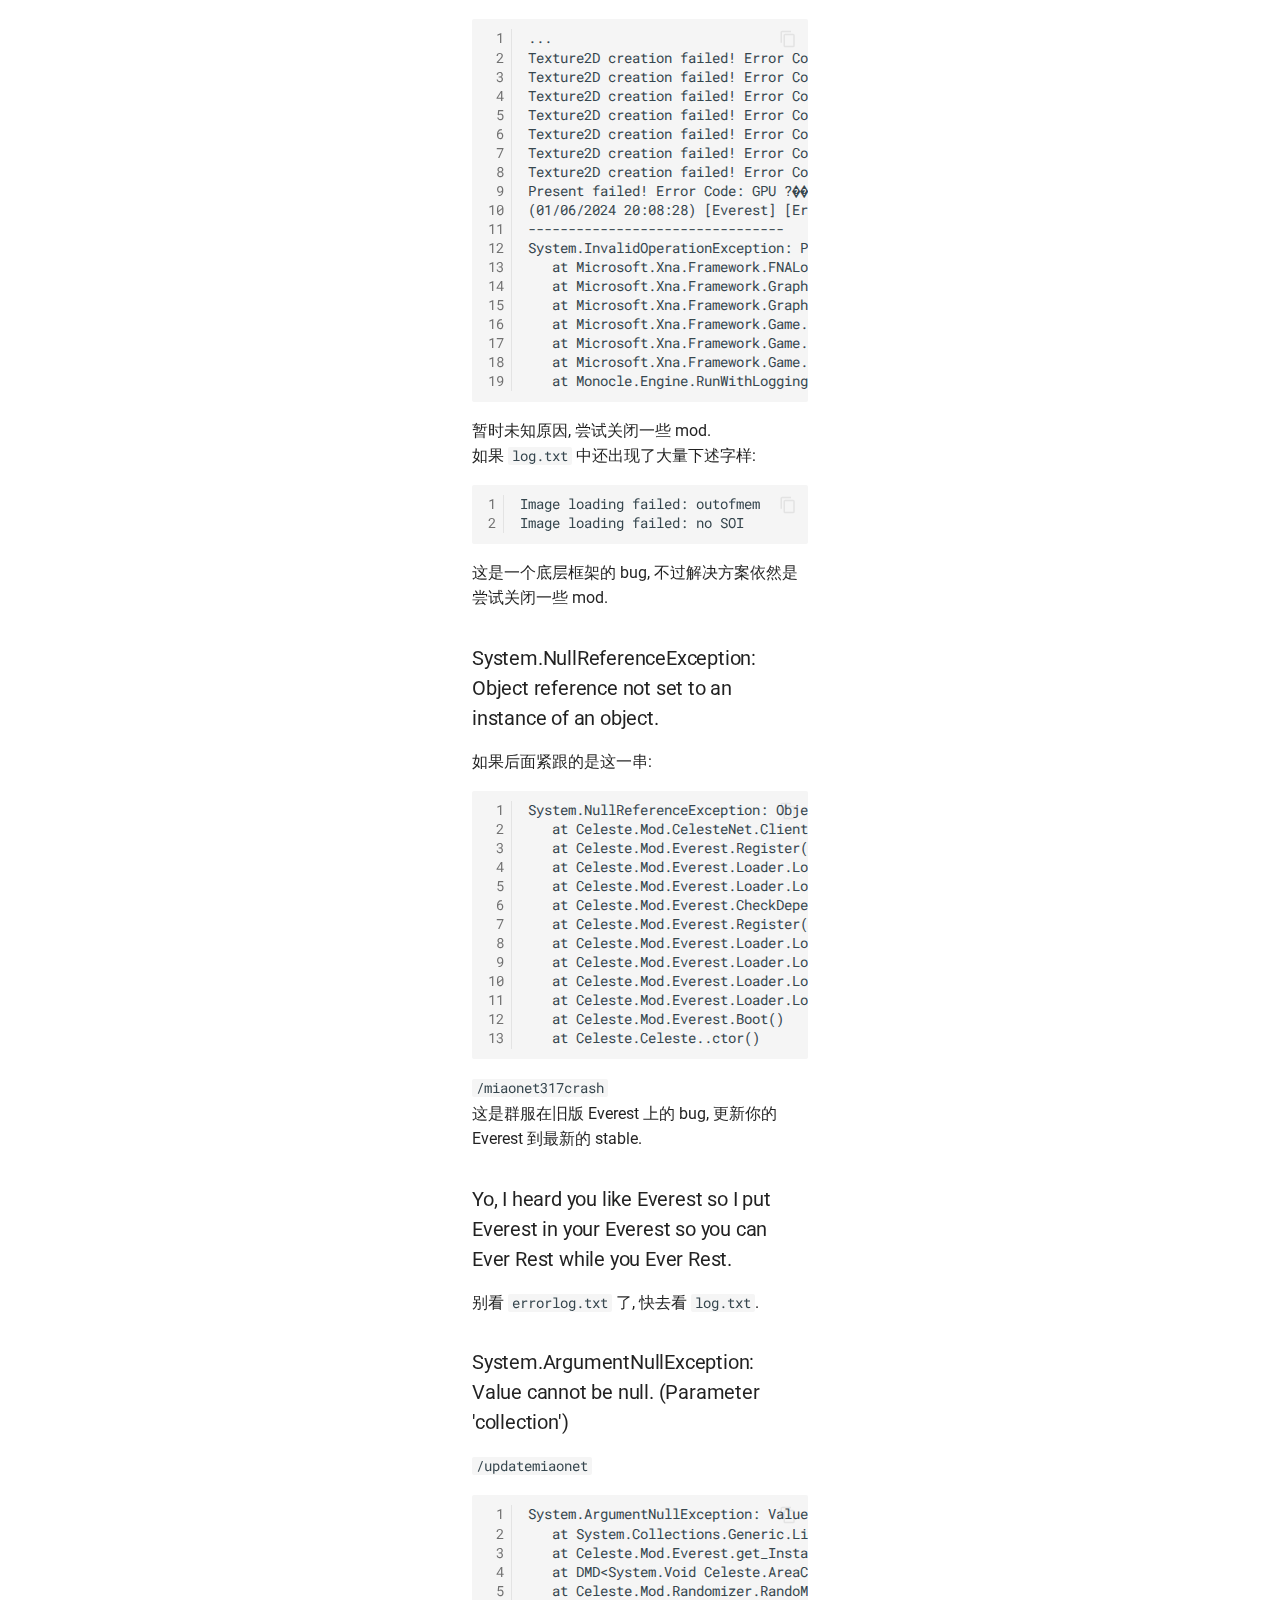
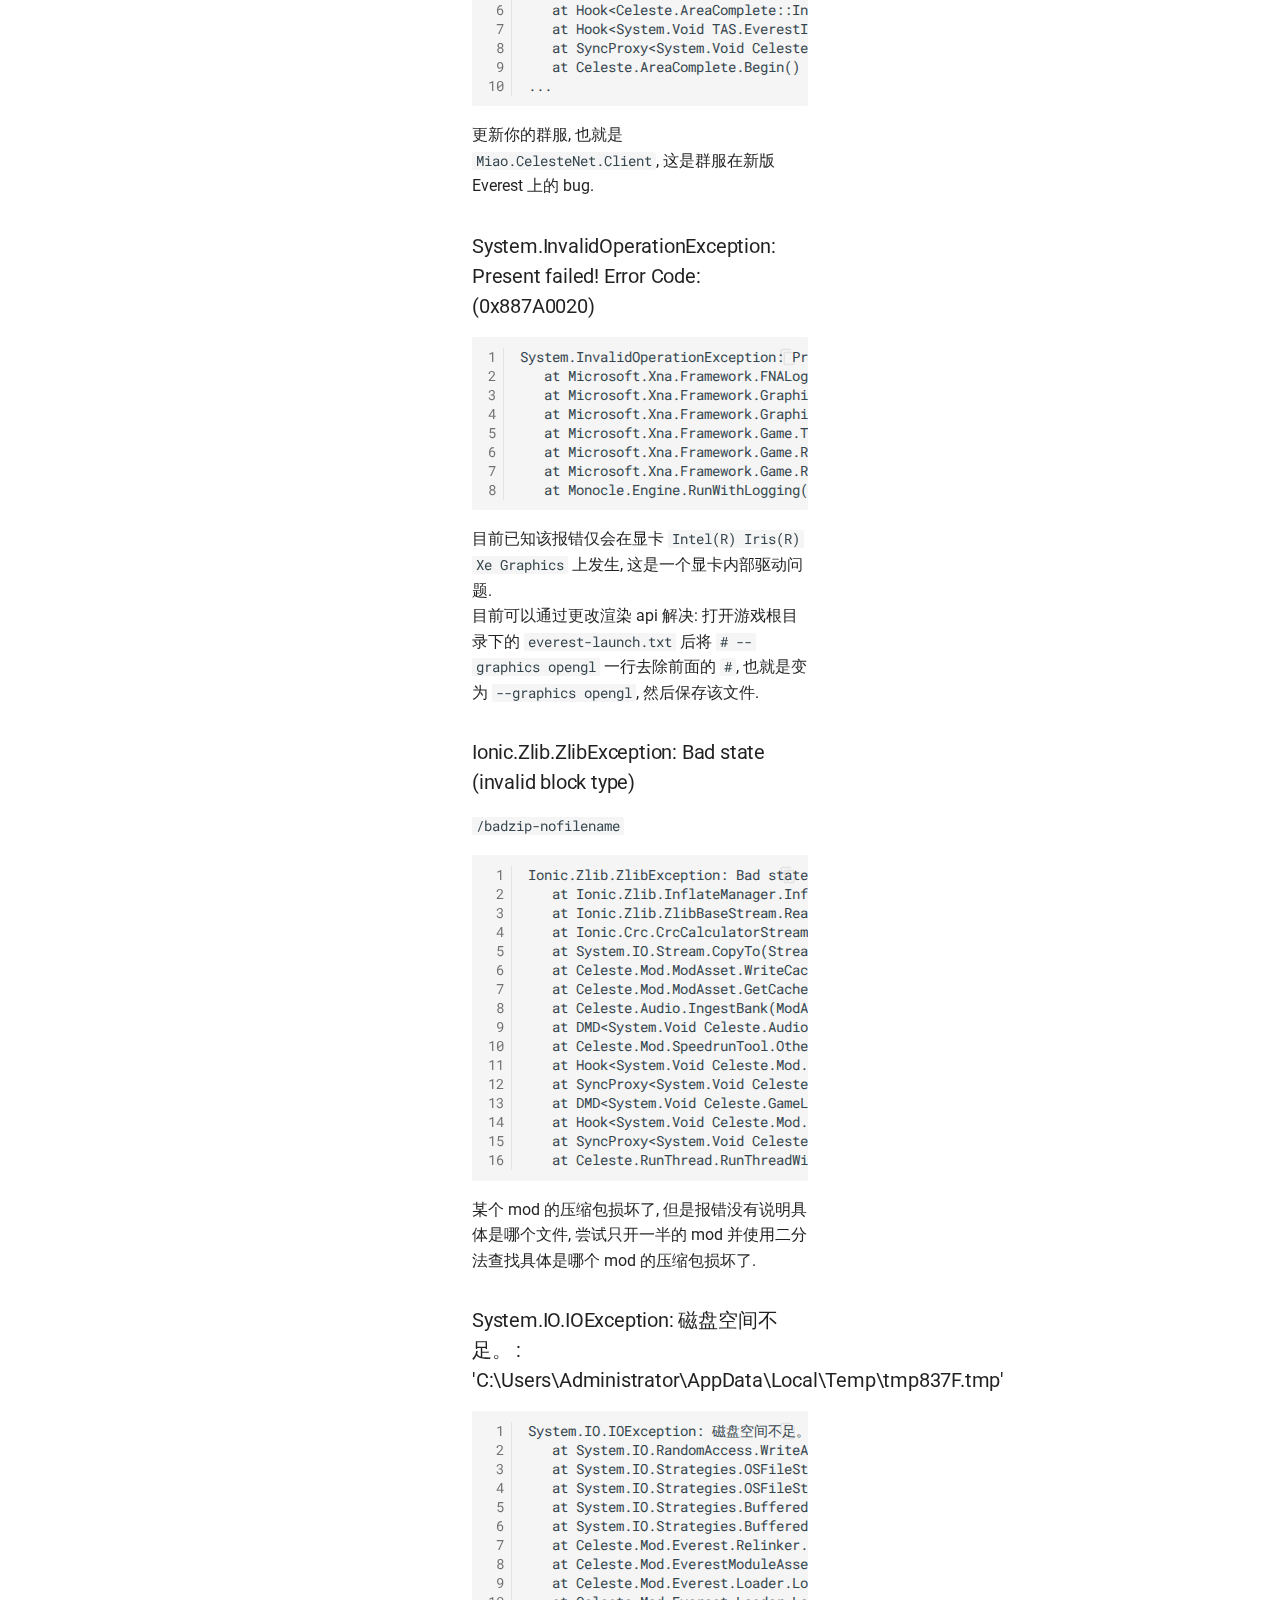
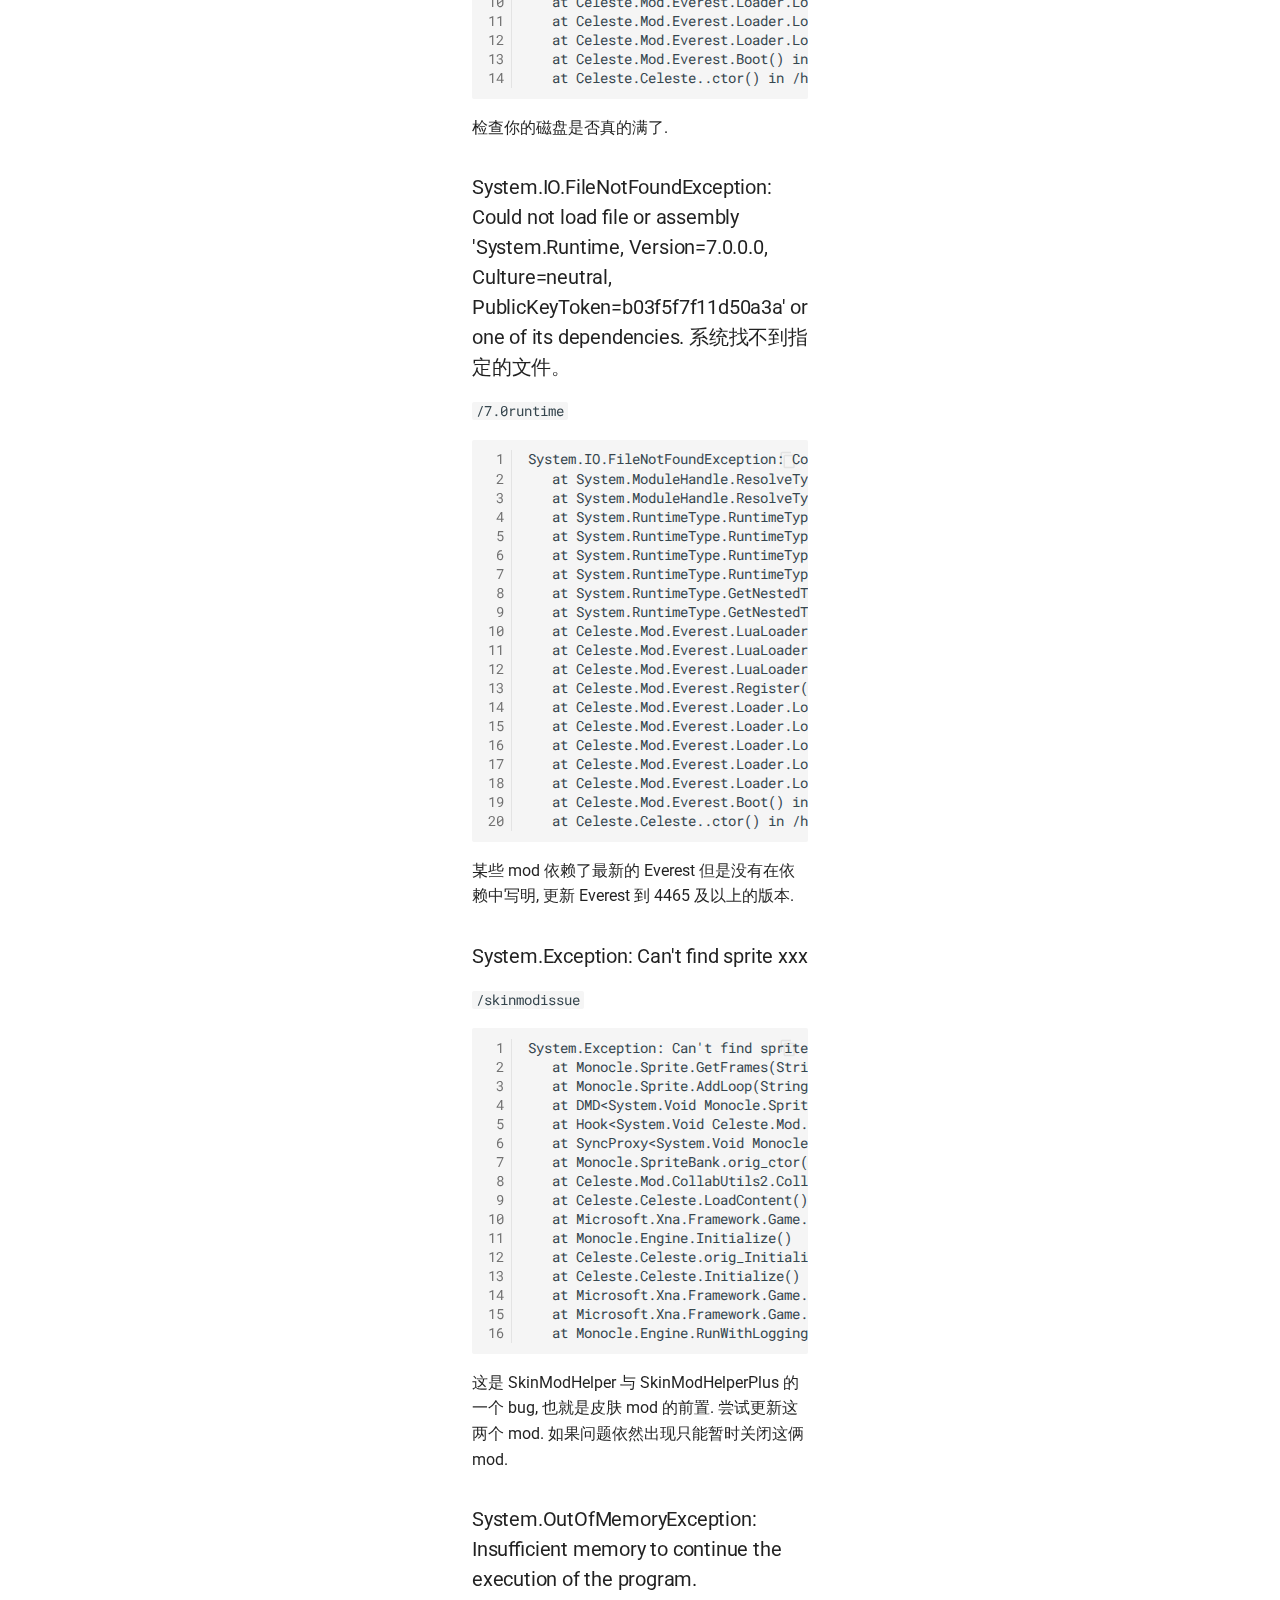
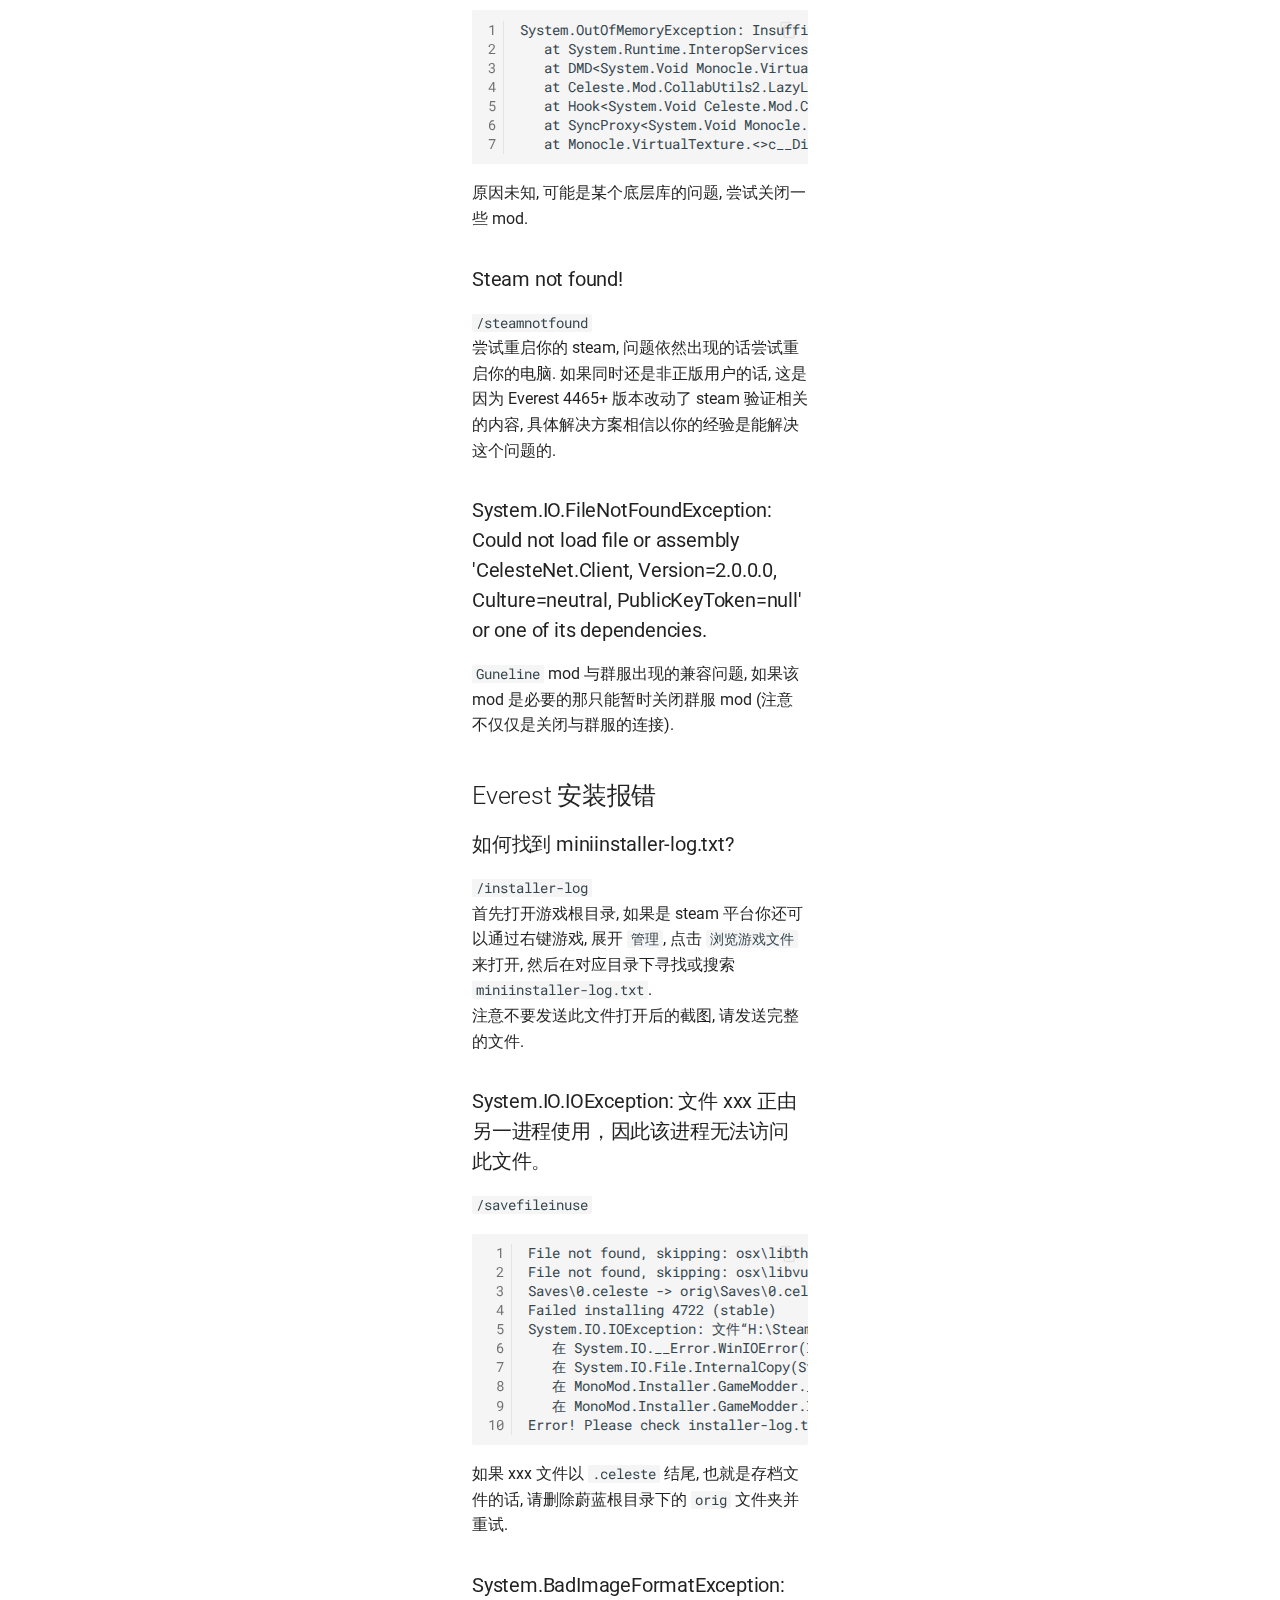
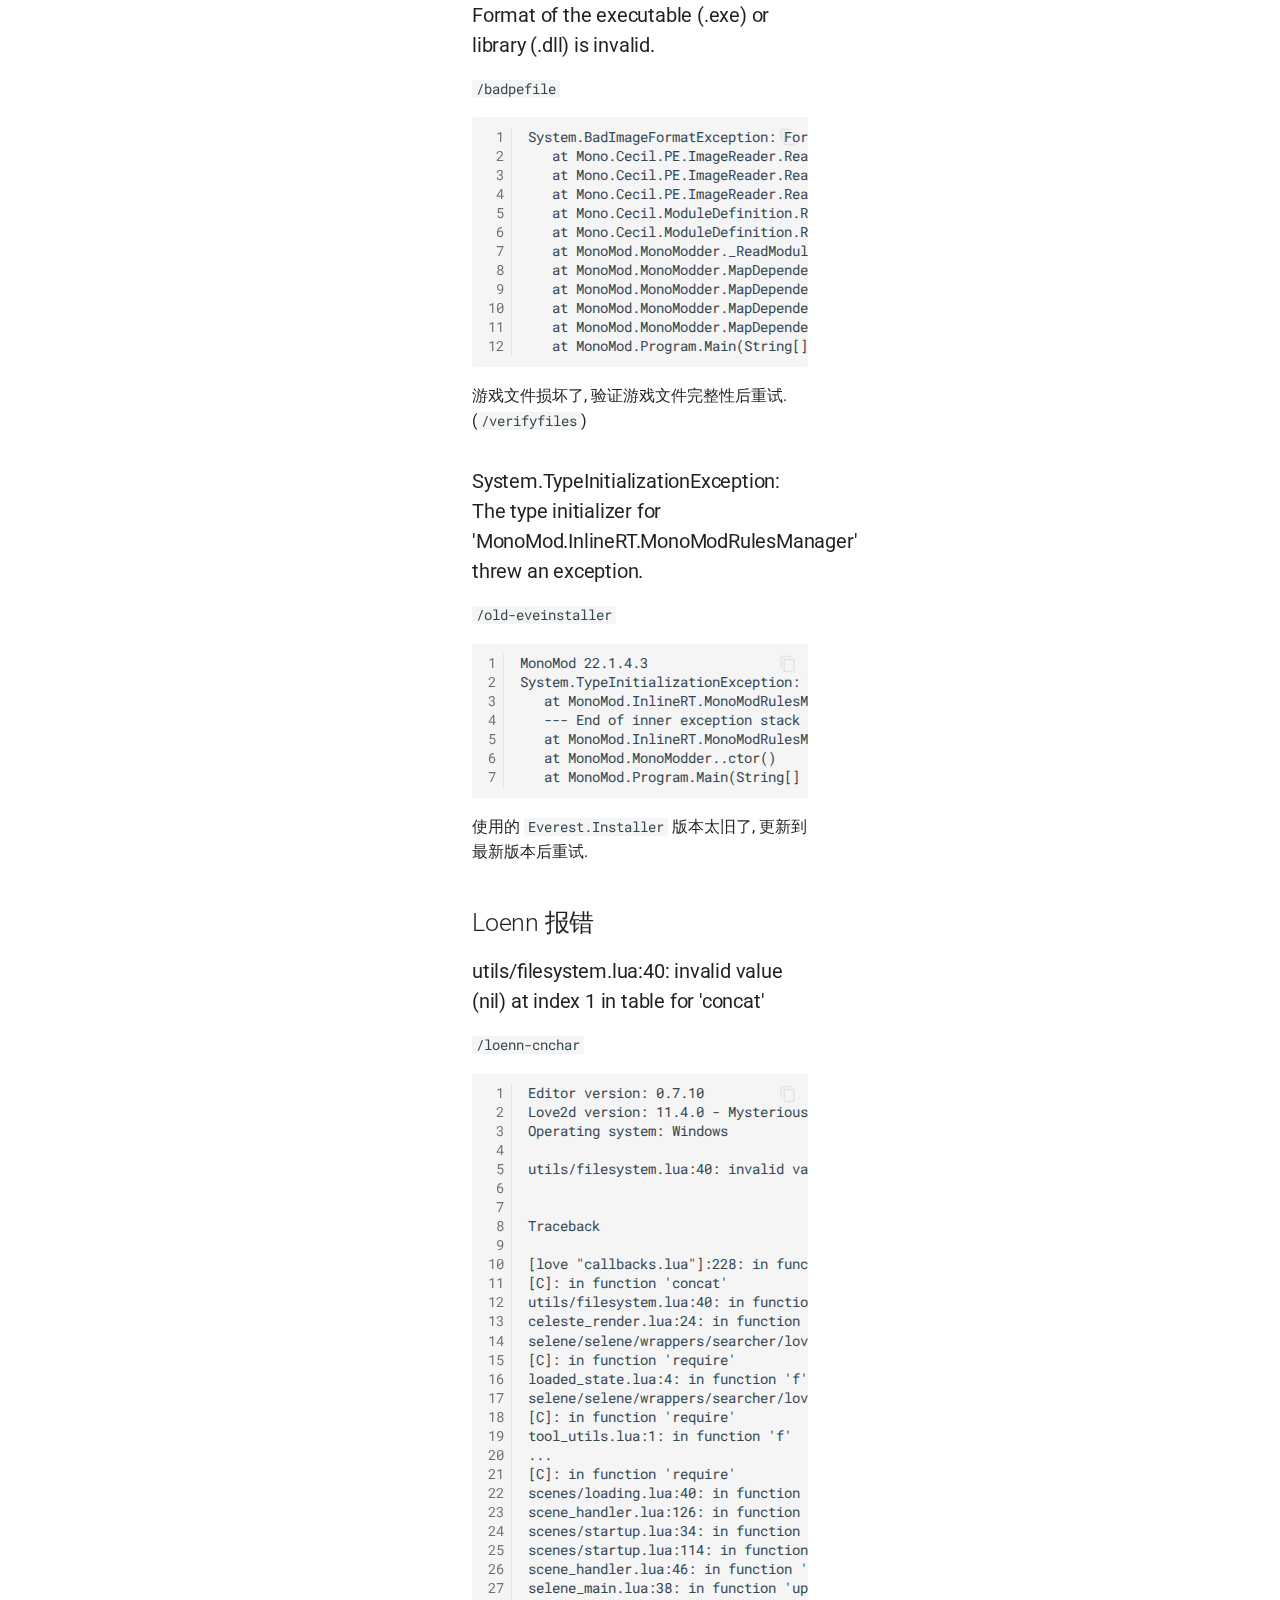
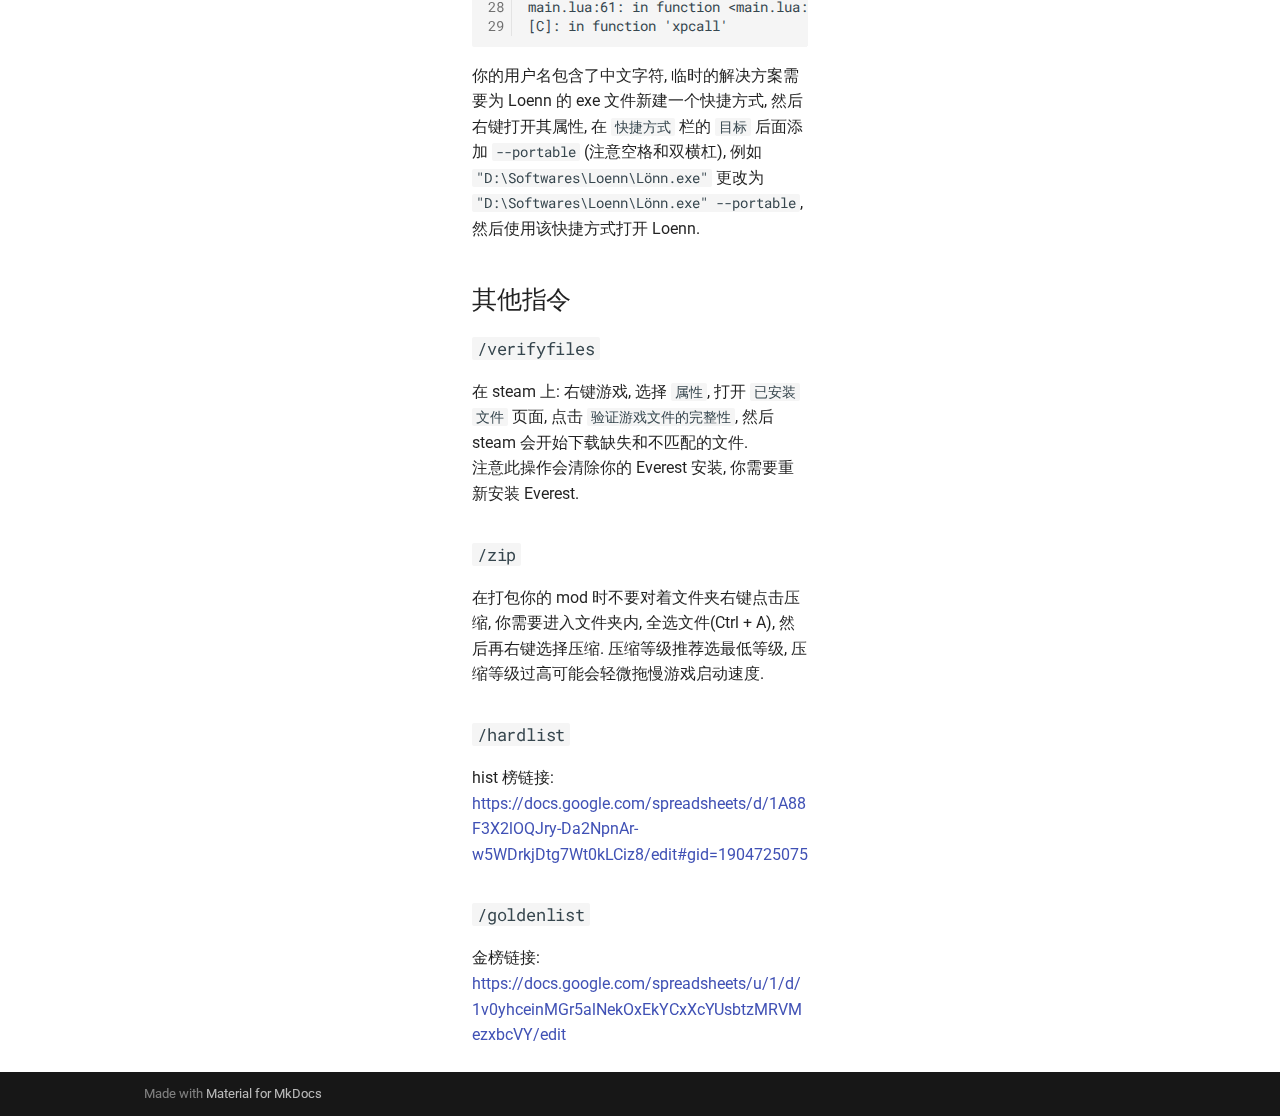
==== commit a1eaebe9: "Deployed 6230fb2 with MkDocs version: 1.5.3" ====
--- a/index.html
+++ b/index.html
@@ -1164,7 +1164,7 @@
 </code></pre></div></td></tr></table></div>
 目前已知该报错仅会在显卡 <code>Intel(R) Iris(R) Xe Graphics</code> 上发生, 这是一个显卡内部驱动问题.<br />
 目前可以通过更改渲染 api 解决:
-打开游戏根目录下的 <code>Everest-launch.txt</code> 后将 <code># --graphics opengl</code> 一行去除前面的 <code>#</code>, 也就是变为 <code>--graphics opengl</code>, 然后保存该文件.</p>
+打开游戏根目录下的 <code>everest-launch.txt</code> 后将 <code># --graphics opengl</code> 一行去除前面的 <code>#</code>, 也就是变为 <code>--graphics opengl</code>, 然后保存该文件.</p>
 <h3 id="ioniczlibzlibexception-bad-state-invalid-block-type">Ionic.Zlib.ZlibException: Bad state (invalid block type)</h3>
 <p><code>/badzip-nofilename</code><br />
 <div class="language-text highlight"><table class="highlighttable"><tr><td class="linenos"><div class="linenodiv"><pre><span></span><span class="normal"> 1</span>
@@ -1400,7 +1400,7 @@
    at MonoMod.MonoModder..ctor()
    at MonoMod.Program.Main(String[] args)
 </code></pre></div></td></tr></table></div></p>
-<p>使用的 <code>Everest.Installer</code> 版本太旧了, 更新到最新版本.</p>
+<p>使用的 <code>Everest.Installer</code> 版本太旧了, 更新到最新版本后重试.</p>
 <h2 id="loenn">Loenn 报错</h2>
 <h3 id="utilsfilesystemlua40-invalid-value-nil-at-index-1-in-table-for-concat">utils/filesystem.lua:40: invalid value (nil) at index 1 in table for 'concat'</h3>
 <p><code>/loenn-cnchar</code><br />
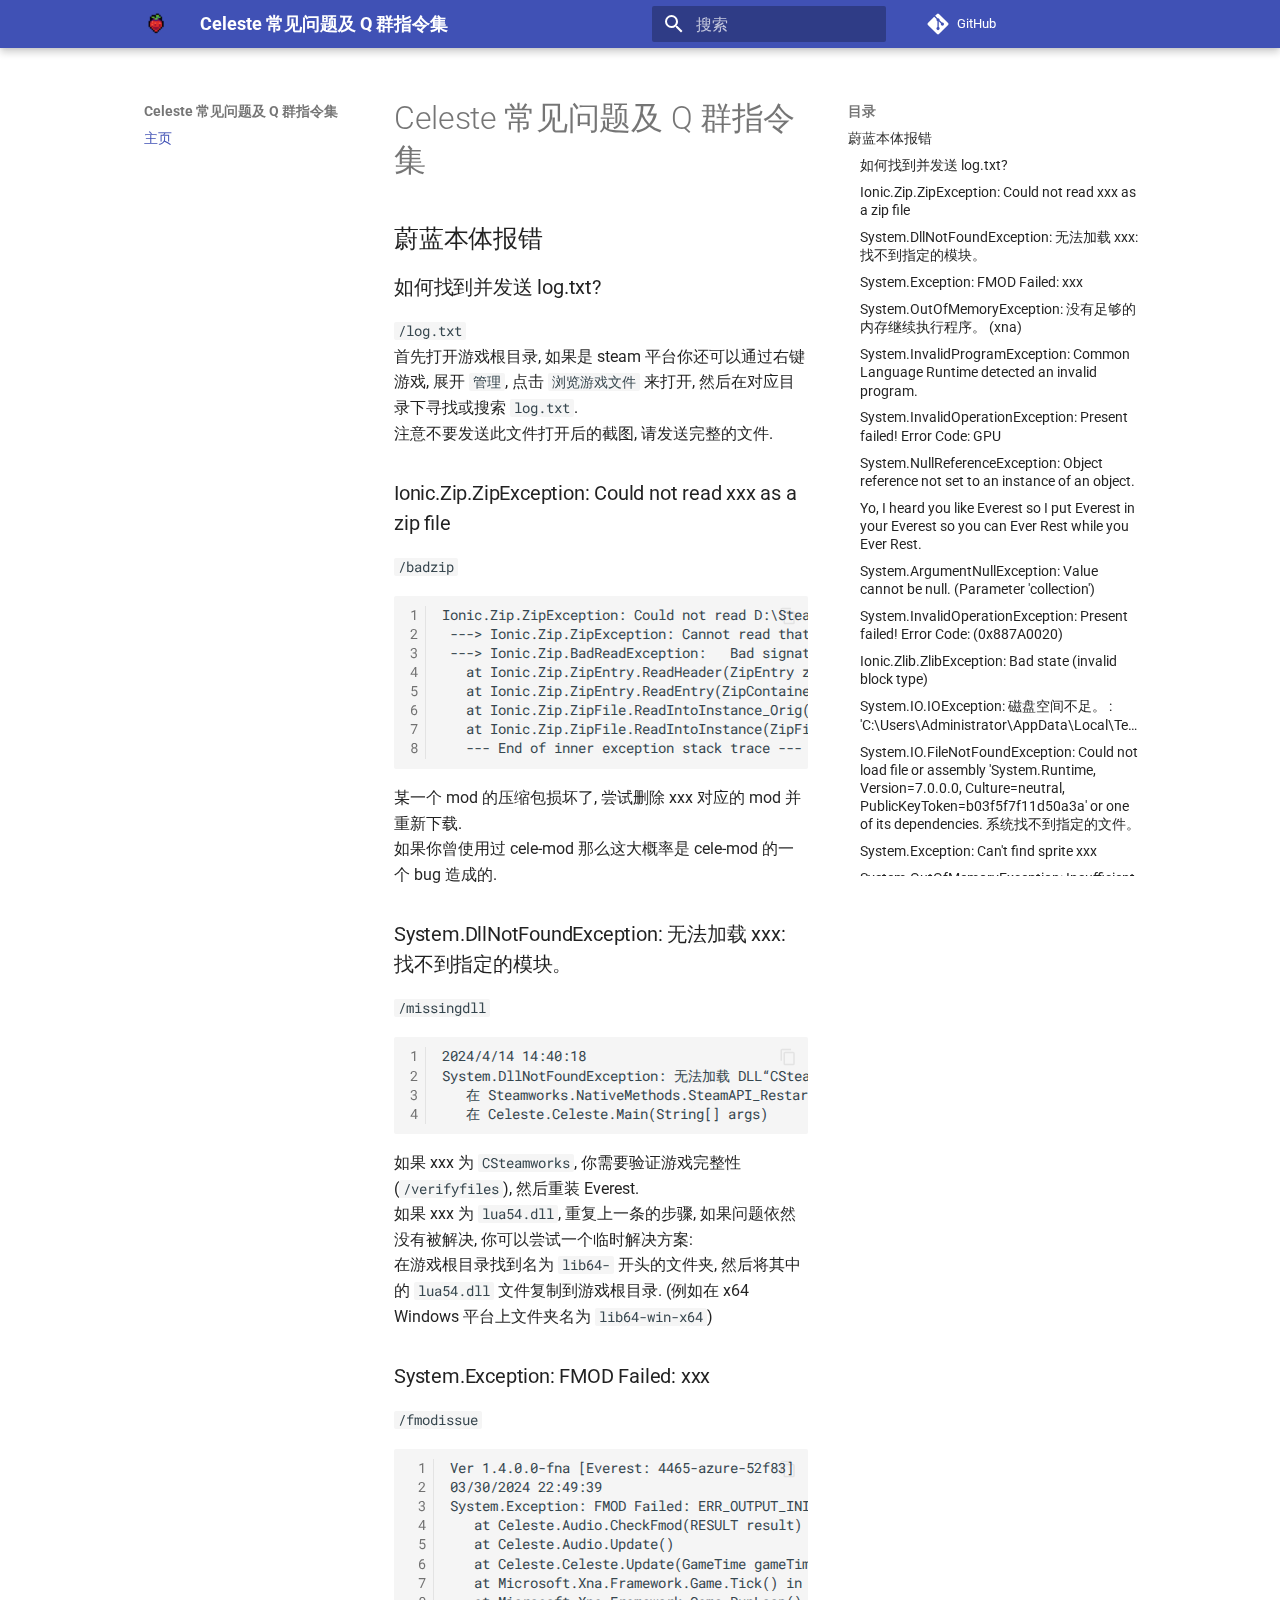
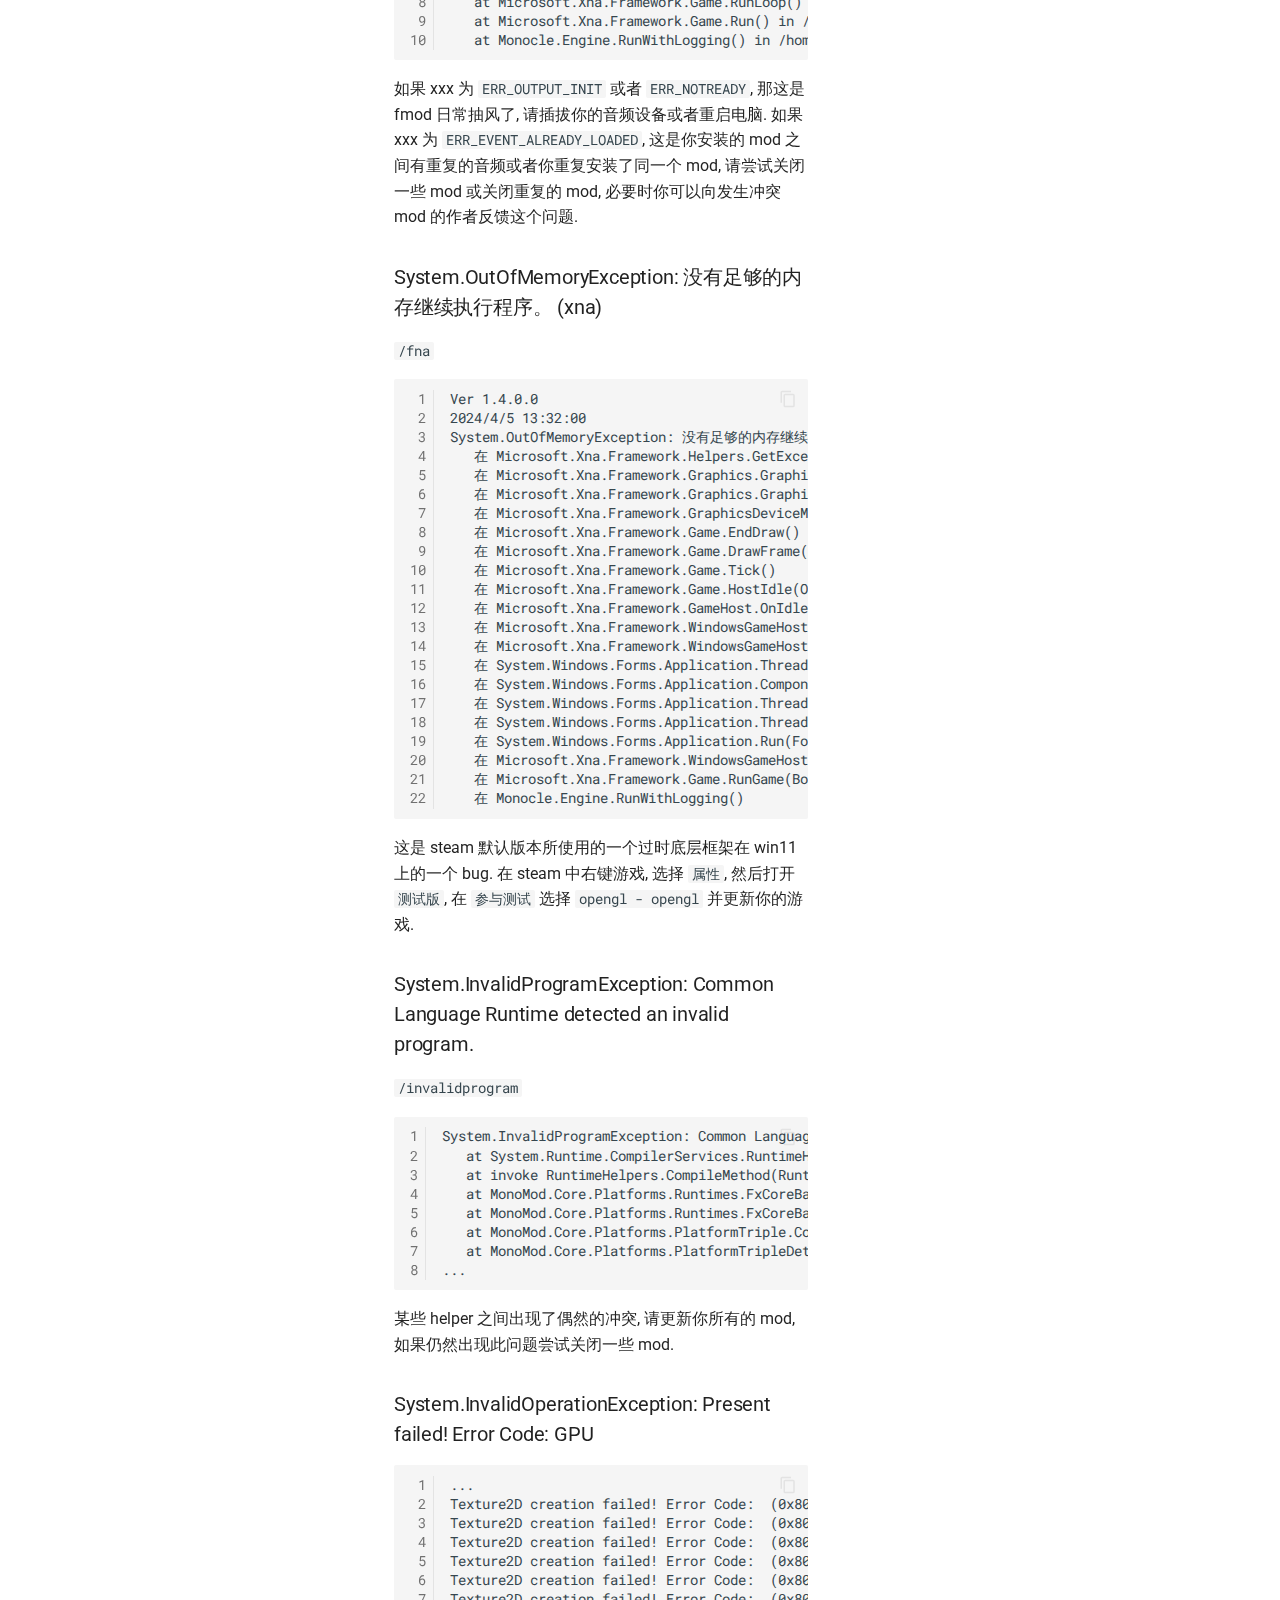
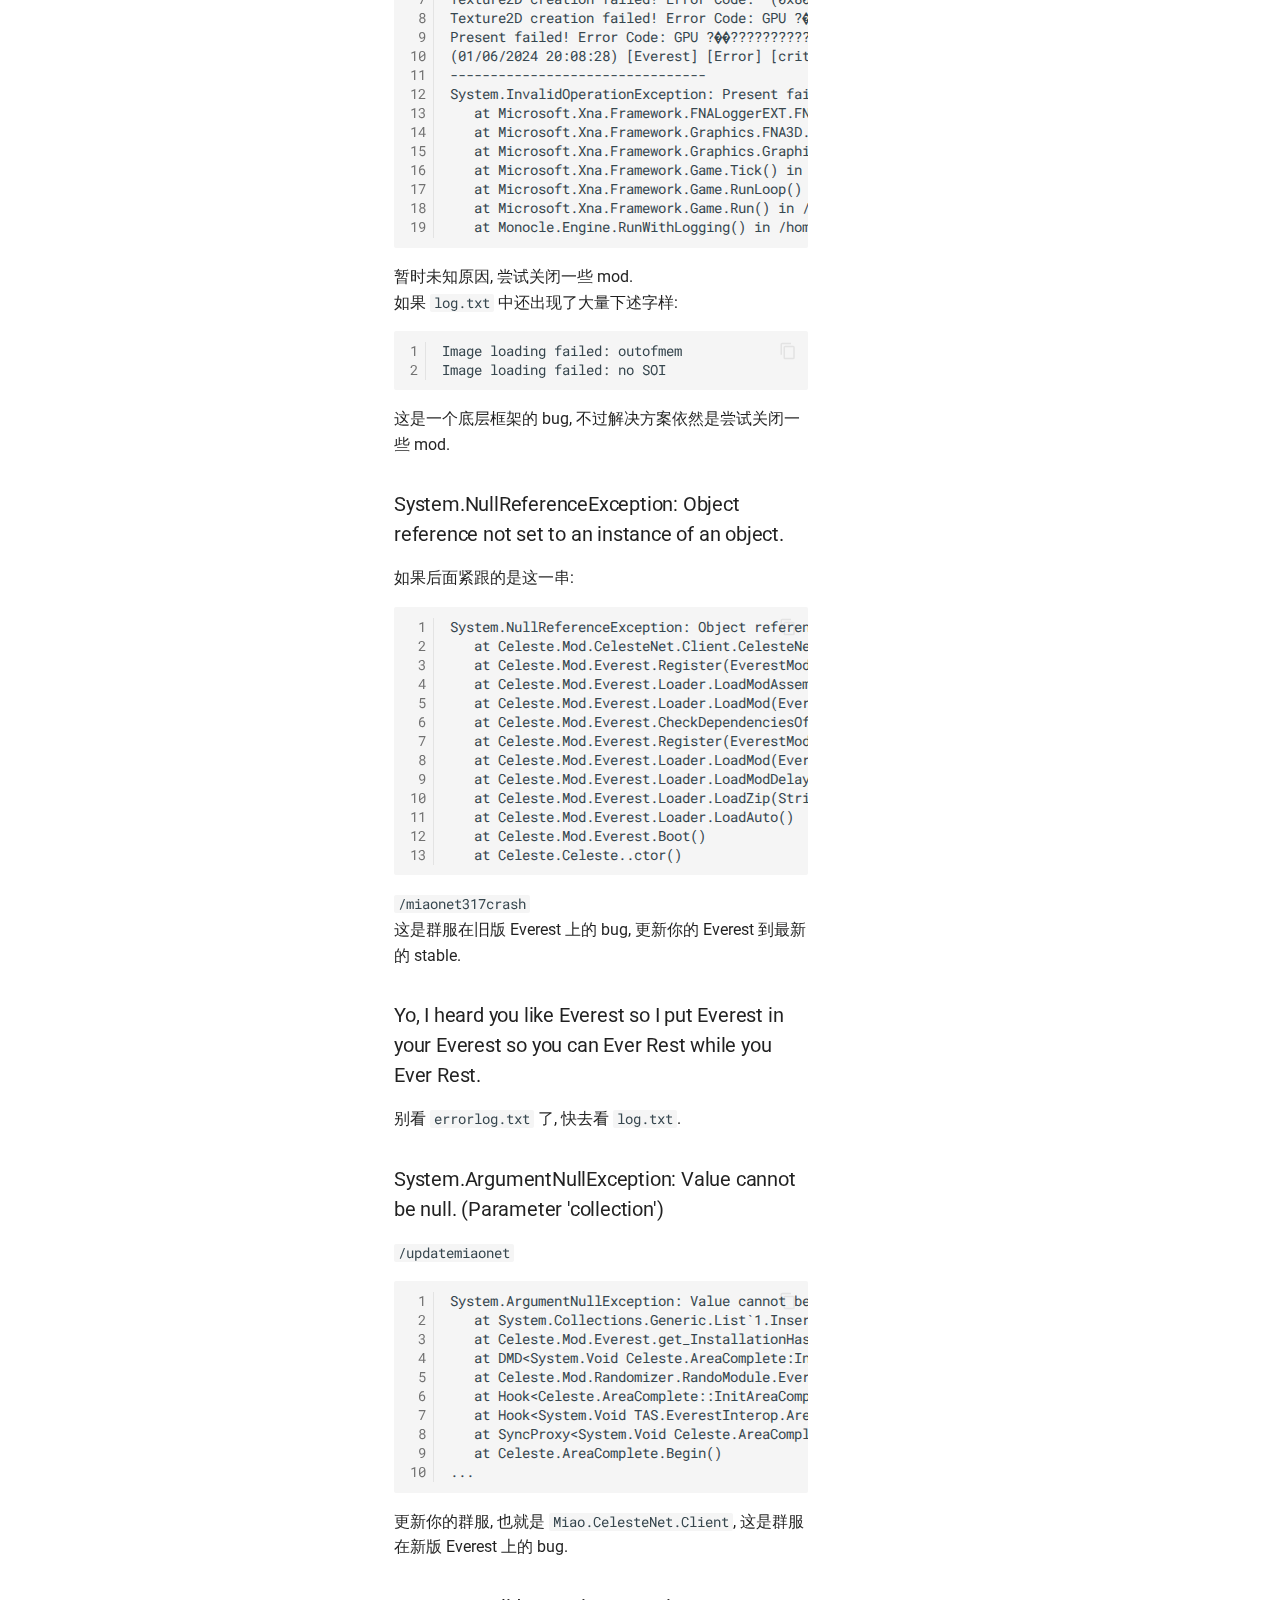
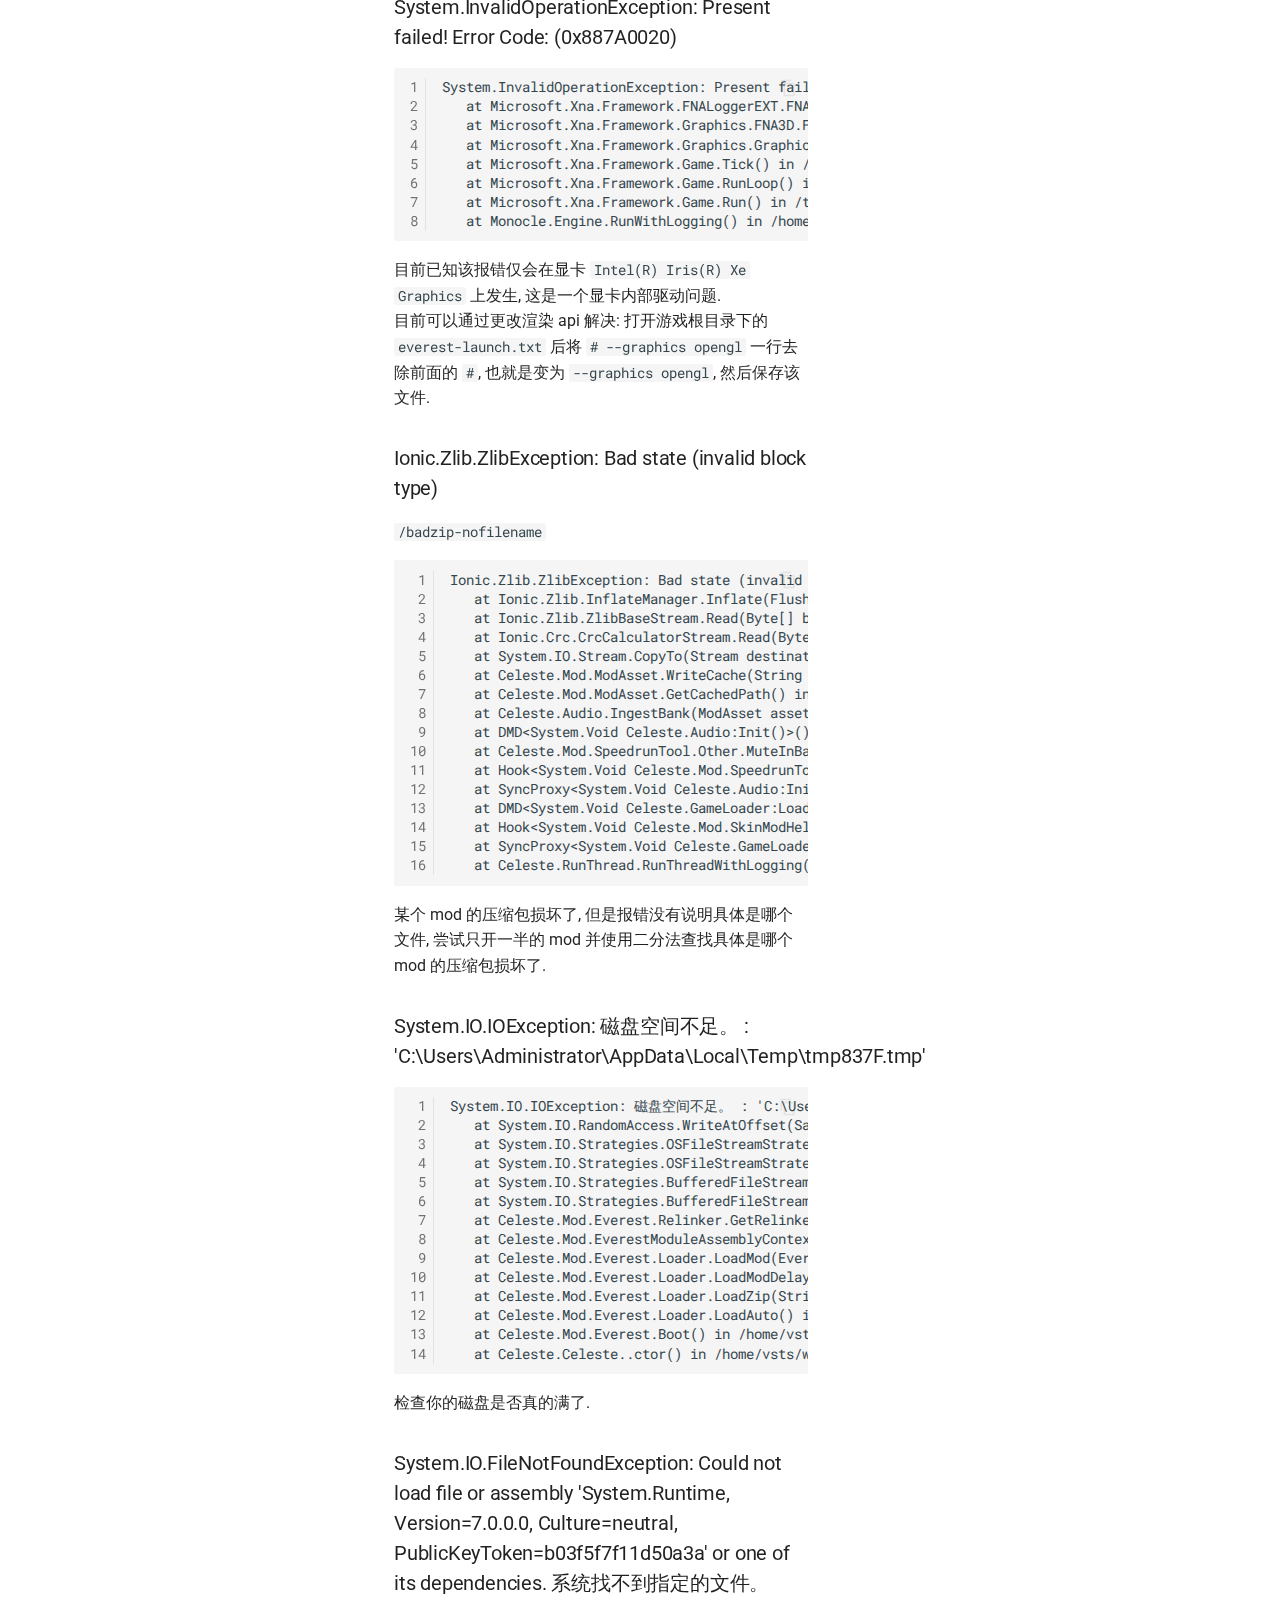
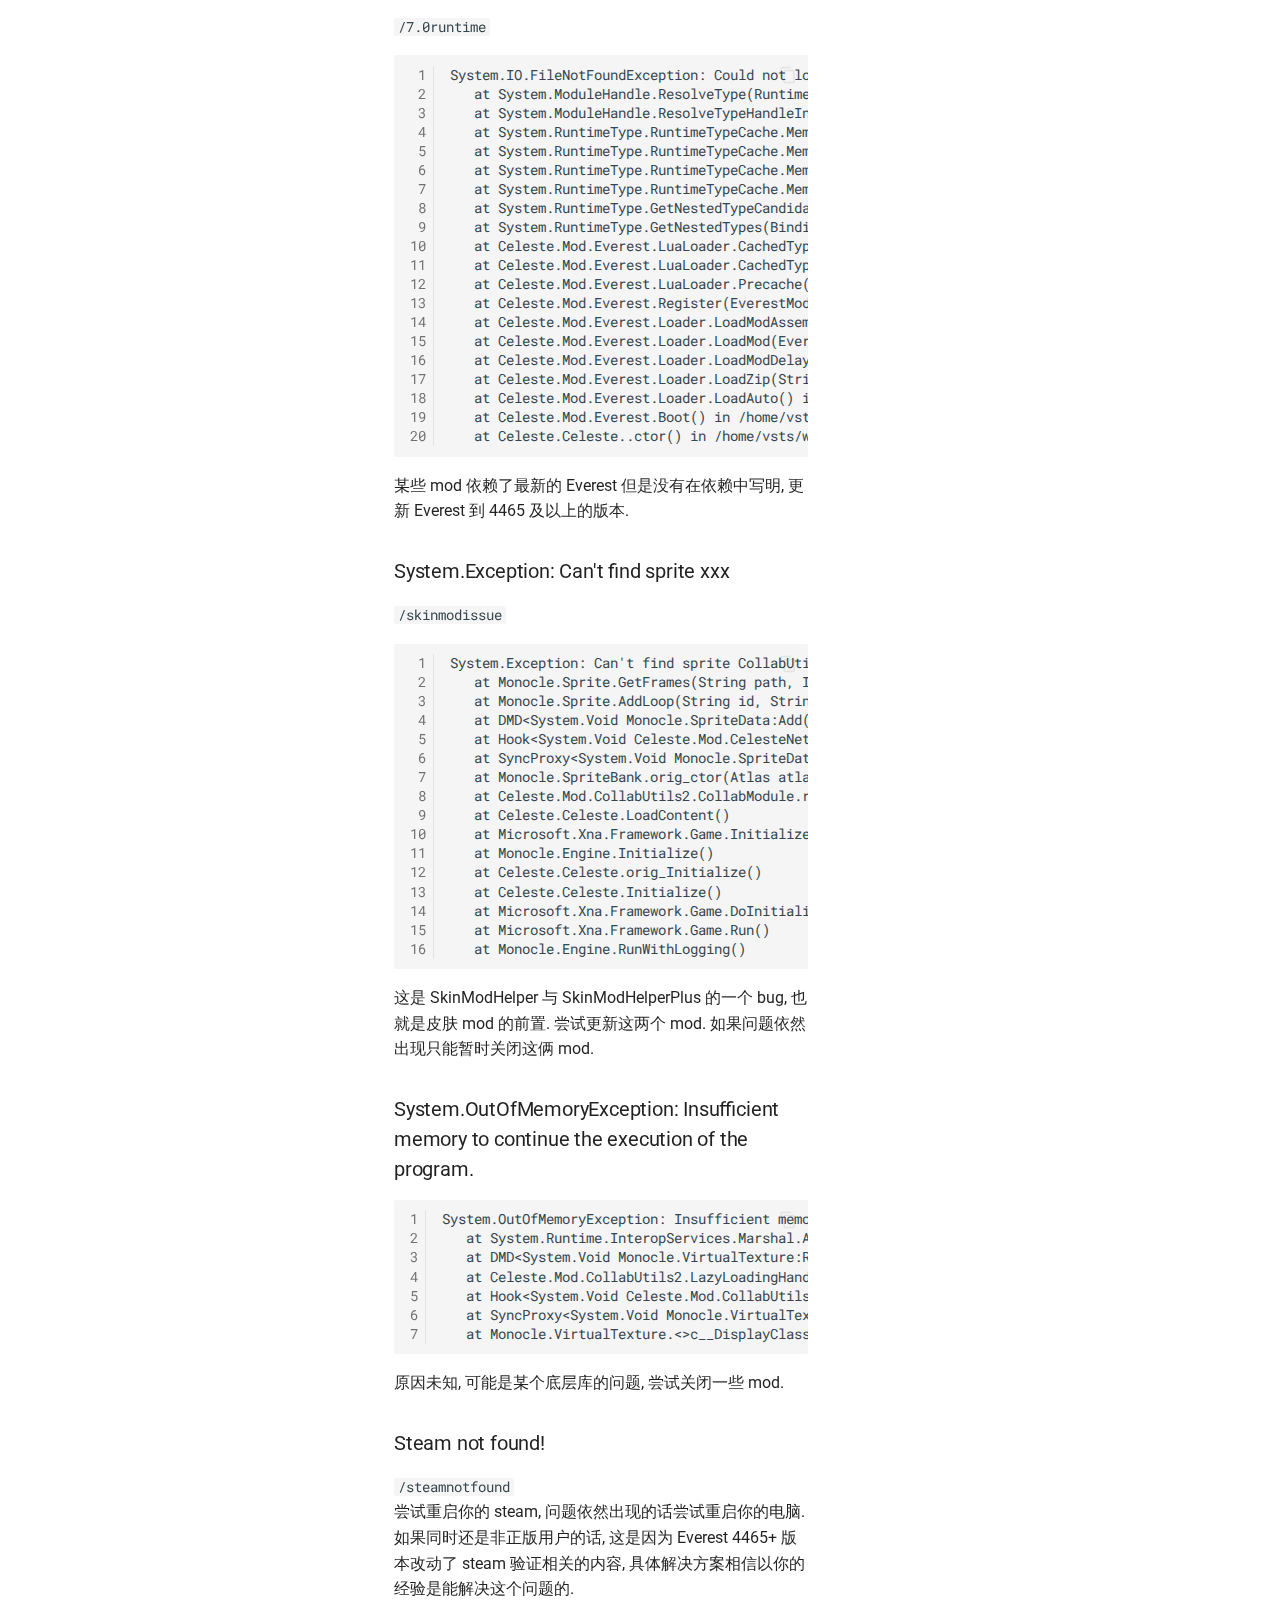
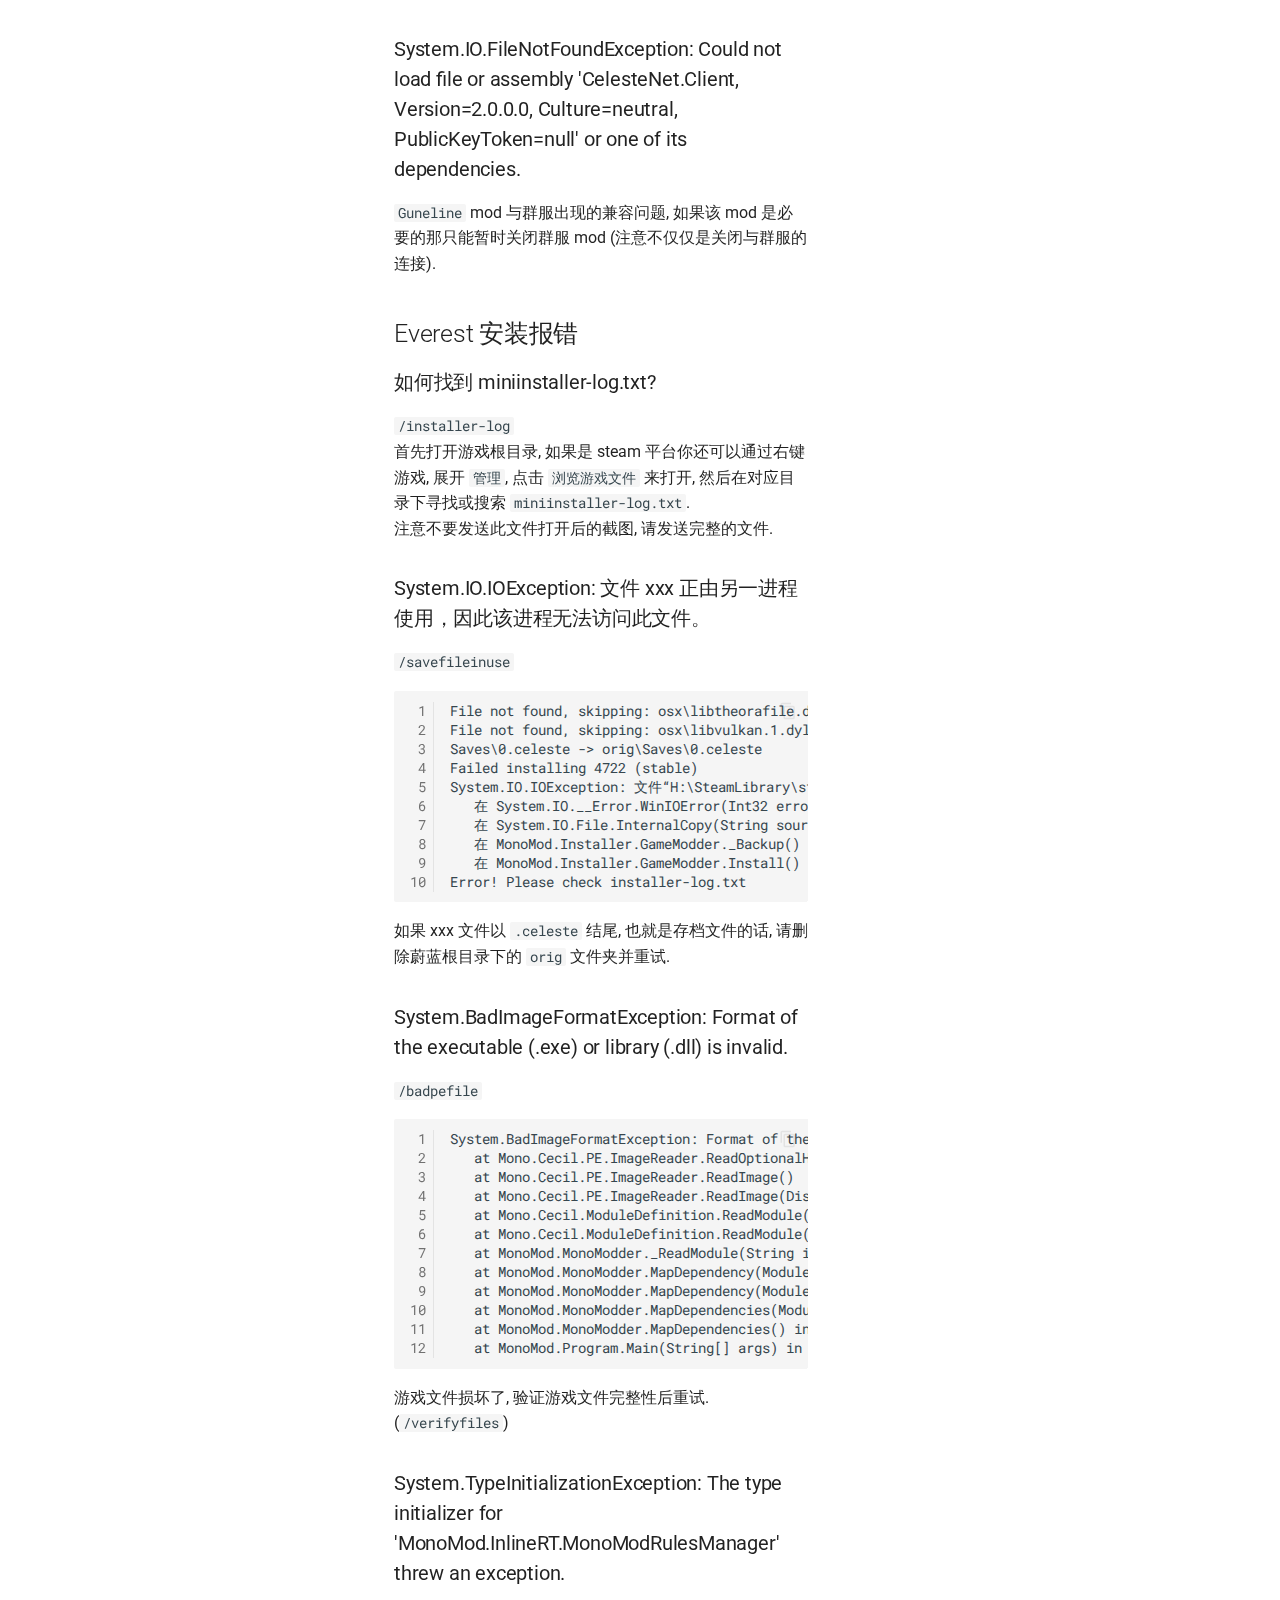
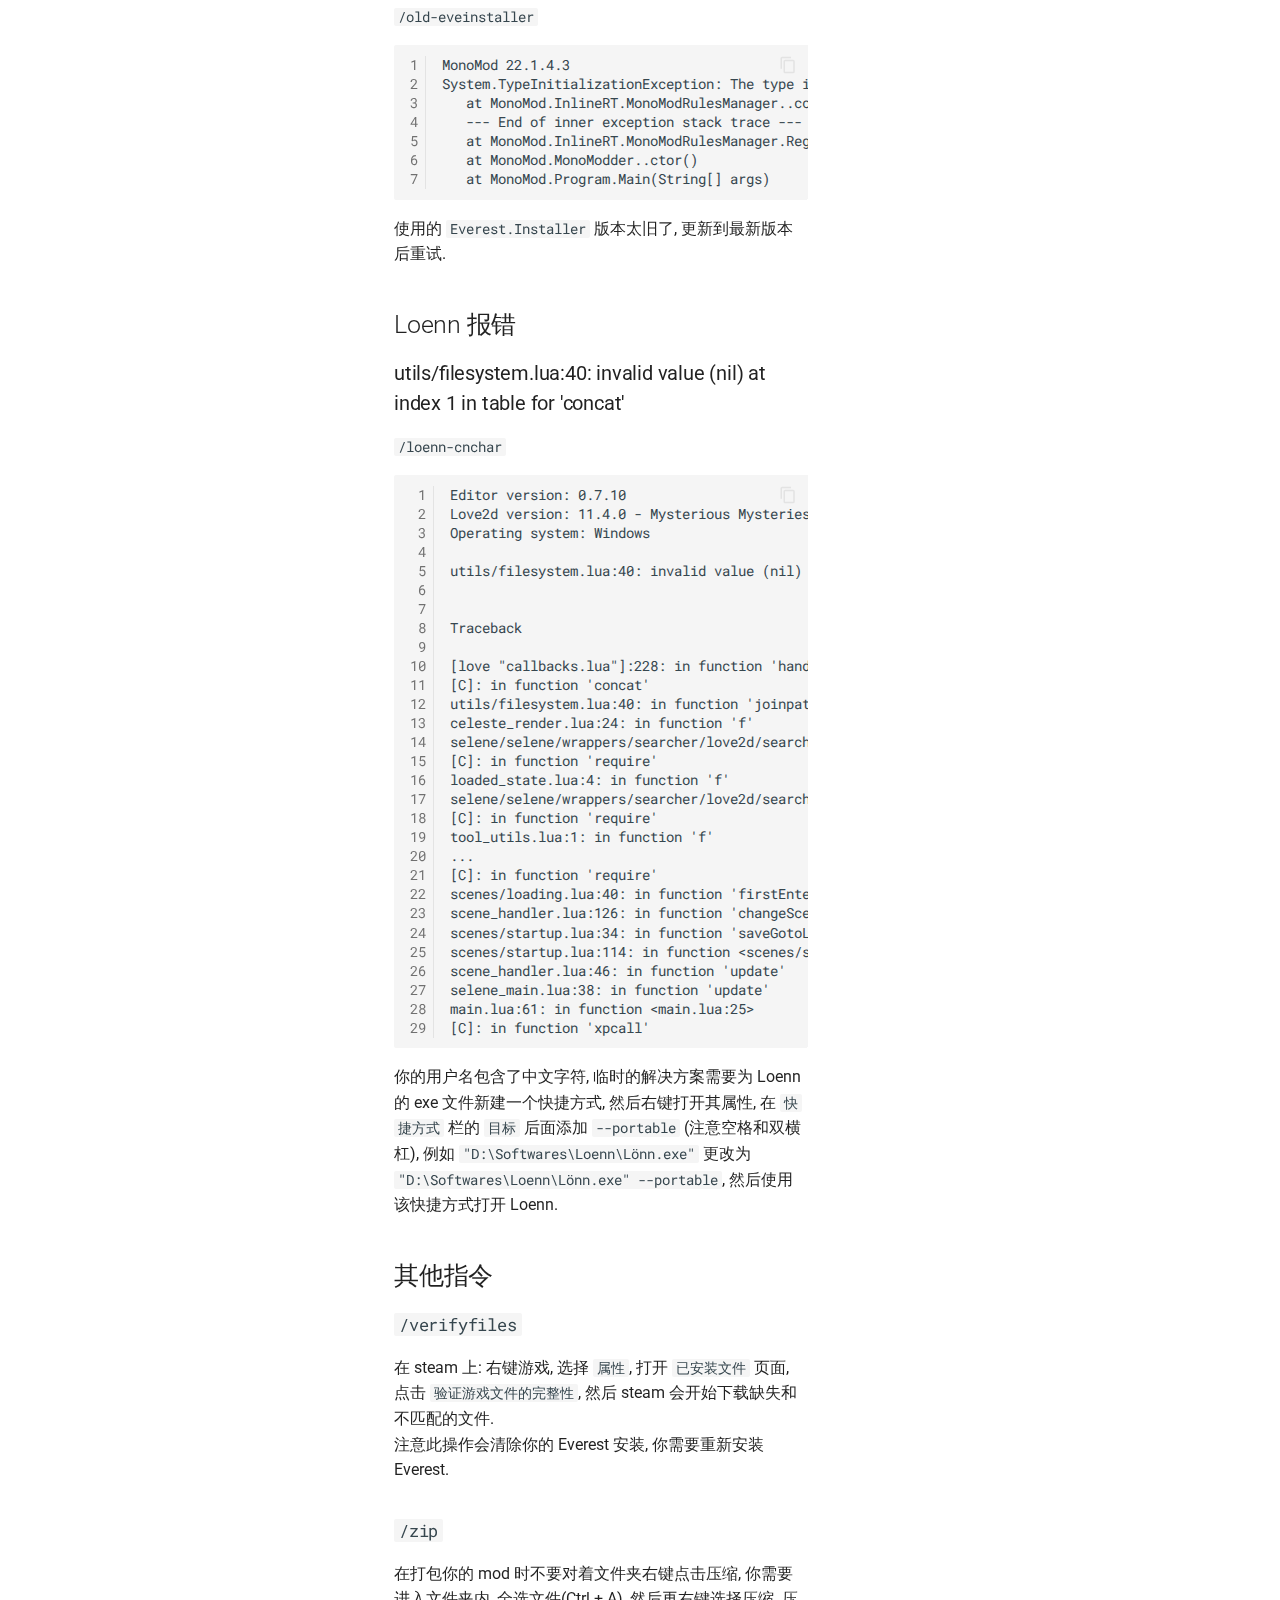
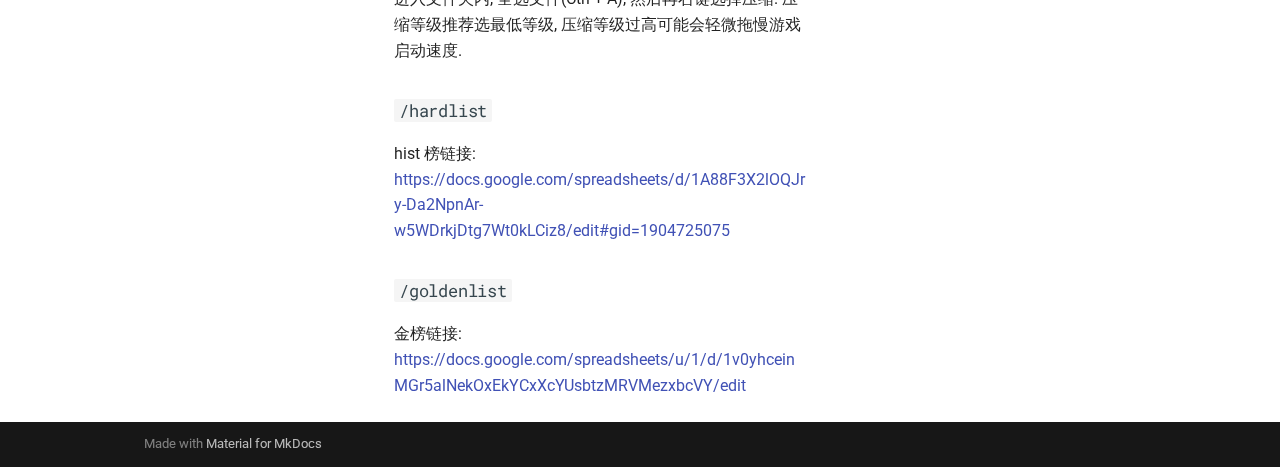
==== commit 9d8fec5f: "Deployed c421fb8 with MkDocs version: 1.6.0" ====
--- a/index.html
+++ b/index.html
@@ -12,7 +12,7 @@
       
       
       <link rel="icon" href="assets/images/favicon.png">
-      <meta name="generator" content="mkdocs-1.5.3, mkdocs-material-9.5.17">
+      <meta name="generator" content="mkdocs-1.6.0, mkdocs-material-9.5.20">
     
     
       
@@ -20,7 +20,7 @@
       
     
     
-      <link rel="stylesheet" href="assets/stylesheets/main.bcfcd587.min.css">
+      <link rel="stylesheet" href="assets/stylesheets/main.66ac8b77.min.css">
       
       
 
@@ -149,7 +149,7 @@
         <a href="https://github.com/Saplonily/CelesteCommonIssues" title="前往仓库" class="md-source" data-md-component="source">
   <div class="md-source__icon md-icon">
     
-    <svg xmlns="http://www.w3.org/2000/svg" viewBox="0 0 448 512"><!--! Font Awesome Free 6.5.1 by @fontawesome - https://fontawesome.com License - https://fontawesome.com/license/free (Icons: CC BY 4.0, Fonts: SIL OFL 1.1, Code: MIT License) Copyright 2023 Fonticons, Inc.--><path d="M439.55 236.05 244 40.45a28.87 28.87 0 0 0-40.81 0l-40.66 40.63 51.52 51.52c27.06-9.14 52.68 16.77 43.39 43.68l49.66 49.66c34.23-11.8 61.18 31 35.47 56.69-26.49 26.49-70.21-2.87-56-37.34L240.22 199v121.85c25.3 12.54 22.26 41.85 9.08 55a34.34 34.34 0 0 1-48.55 0c-17.57-17.6-11.07-46.91 11.25-56v-123c-20.8-8.51-24.6-30.74-18.64-45L142.57 101 8.45 235.14a28.86 28.86 0 0 0 0 40.81l195.61 195.6a28.86 28.86 0 0 0 40.8 0l194.69-194.69a28.86 28.86 0 0 0 0-40.81z"/></svg>
+    <svg xmlns="http://www.w3.org/2000/svg" viewBox="0 0 448 512"><!--! Font Awesome Free 6.5.2 by @fontawesome - https://fontawesome.com License - https://fontawesome.com/license/free (Icons: CC BY 4.0, Fonts: SIL OFL 1.1, Code: MIT License) Copyright 2024 Fonticons, Inc.--><path d="M439.55 236.05 244 40.45a28.87 28.87 0 0 0-40.81 0l-40.66 40.63 51.52 51.52c27.06-9.14 52.68 16.77 43.39 43.68l49.66 49.66c34.23-11.8 61.18 31 35.47 56.69-26.49 26.49-70.21-2.87-56-37.34L240.22 199v121.85c25.3 12.54 22.26 41.85 9.08 55a34.34 34.34 0 0 1-48.55 0c-17.57-17.6-11.07-46.91 11.25-56v-123c-20.8-8.51-24.6-30.74-18.64-45L142.57 101 8.45 235.14a28.86 28.86 0 0 0 0 40.81l195.61 195.6a28.86 28.86 0 0 0 40.8 0l194.69-194.69a28.86 28.86 0 0 0 0-40.81z"/></svg>
   </div>
   <div class="md-source__repository">
     GitHub
@@ -194,7 +194,7 @@
       <a href="https://github.com/Saplonily/CelesteCommonIssues" title="前往仓库" class="md-source" data-md-component="source">
   <div class="md-source__icon md-icon">
     
-    <svg xmlns="http://www.w3.org/2000/svg" viewBox="0 0 448 512"><!--! Font Awesome Free 6.5.1 by @fontawesome - https://fontawesome.com License - https://fontawesome.com/license/free (Icons: CC BY 4.0, Fonts: SIL OFL 1.1, Code: MIT License) Copyright 2023 Fonticons, Inc.--><path d="M439.55 236.05 244 40.45a28.87 28.87 0 0 0-40.81 0l-40.66 40.63 51.52 51.52c27.06-9.14 52.68 16.77 43.39 43.68l49.66 49.66c34.23-11.8 61.18 31 35.47 56.69-26.49 26.49-70.21-2.87-56-37.34L240.22 199v121.85c25.3 12.54 22.26 41.85 9.08 55a34.34 34.34 0 0 1-48.55 0c-17.57-17.6-11.07-46.91 11.25-56v-123c-20.8-8.51-24.6-30.74-18.64-45L142.57 101 8.45 235.14a28.86 28.86 0 0 0 0 40.81l195.61 195.6a28.86 28.86 0 0 0 40.8 0l194.69-194.69a28.86 28.86 0 0 0 0-40.81z"/></svg>
+    <svg xmlns="http://www.w3.org/2000/svg" viewBox="0 0 448 512"><!--! Font Awesome Free 6.5.2 by @fontawesome - https://fontawesome.com License - https://fontawesome.com/license/free (Icons: CC BY 4.0, Fonts: SIL OFL 1.1, Code: MIT License) Copyright 2024 Fonticons, Inc.--><path d="M439.55 236.05 244 40.45a28.87 28.87 0 0 0-40.81 0l-40.66 40.63 51.52 51.52c27.06-9.14 52.68 16.77 43.39 43.68l49.66 49.66c34.23-11.8 61.18 31 35.47 56.69-26.49 26.49-70.21-2.87-56-37.34L240.22 199v121.85c25.3 12.54 22.26 41.85 9.08 55a34.34 34.34 0 0 1-48.55 0c-17.57-17.6-11.07-46.91 11.25-56v-123c-20.8-8.51-24.6-30.74-18.64-45L142.57 101 8.45 235.14a28.86 28.86 0 0 0 0 40.81l195.61 195.6a28.86 28.86 0 0 0 40.8 0l194.69-194.69a28.86 28.86 0 0 0 0-40.81z"/></svg>
   </div>
   <div class="md-source__repository">
     GitHub
@@ -1527,7 +1527,7 @@
     <script id="__config" type="application/json">{"base": ".", "features": ["content.code.copy", "content.tabs.link"], "search": "assets/javascripts/workers/search.b8dbb3d2.min.js", "translations": {"clipboard.copied": "\u5df2\u590d\u5236", "clipboard.copy": "\u590d\u5236", "search.result.more.one": "\u5728\u8be5\u9875\u4e0a\u8fd8\u6709 1 \u4e2a\u7b26\u5408\u6761\u4ef6\u7684\u7ed3\u679c", "search.result.more.other": "\u5728\u8be5\u9875\u4e0a\u8fd8\u6709 # \u4e2a\u7b26\u5408\u6761\u4ef6\u7684\u7ed3\u679c", "search.result.none": "\u6ca1\u6709\u627e\u5230\u7b26\u5408\u6761\u4ef6\u7684\u7ed3\u679c", "search.result.one": "\u627e\u5230 1 \u4e2a\u7b26\u5408\u6761\u4ef6\u7684\u7ed3\u679c", "search.result.other": "# \u4e2a\u7b26\u5408\u6761\u4ef6\u7684\u7ed3\u679c", "search.result.placeholder": "\u952e\u5165\u4ee5\u5f00\u59cb\u641c\u7d22", "search.result.term.missing": "\u7f3a\u5c11", "select.version": "\u9009\u62e9\u5f53\u524d\u7248\u672c"}}</script>
     
     
-      <script src="assets/javascripts/bundle.1e8ae164.min.js"></script>
+      <script src="assets/javascripts/bundle.dd8806f2.min.js"></script>
       
     
   </body>
--- a/assets/stylesheets/main.66ac8b77.min.css
+++ b/assets/stylesheets/main.66ac8b77.min.css
@@ -0,0 +1 @@
+@charset "UTF-8";html{-webkit-text-size-adjust:none;-moz-text-size-adjust:none;text-size-adjust:none;box-sizing:border-box}*,:after,:before{box-sizing:inherit}@media (prefers-reduced-motion){*,:after,:before{transition:none!important}}body{margin:0}a,button,input,label{-webkit-tap-highlight-color:transparent}a{color:inherit;text-decoration:none}hr{border:0;box-sizing:initial;display:block;height:.05rem;overflow:visible;padding:0}small{font-size:80%}sub,sup{line-height:1em}img{border-style:none}table{border-collapse:initial;border-spacing:0}td,th{font-weight:400;vertical-align:top}button{background:#0000;border:0;font-family:inherit;font-size:inherit;margin:0;padding:0}input{border:0;outline:none}:root{--md-primary-fg-color:#4051b5;--md-primary-fg-color--light:#5d6cc0;--md-primary-fg-color--dark:#303fa1;--md-primary-bg-color:#fff;--md-primary-bg-color--light:#ffffffb3;--md-accent-fg-color:#526cfe;--md-accent-fg-color--transparent:#526cfe1a;--md-accent-bg-color:#fff;--md-accent-bg-color--light:#ffffffb3}[data-md-color-scheme=default]{color-scheme:light}[data-md-color-scheme=default] img[src$="#gh-dark-mode-only"],[data-md-color-scheme=default] img[src$="#only-dark"]{display:none}:root,[data-md-color-scheme=default]{--md-hue:225deg;--md-default-fg-color:#000000de;--md-default-fg-color--light:#0000008a;--md-default-fg-color--lighter:#00000052;--md-default-fg-color--lightest:#00000012;--md-default-bg-color:#fff;--md-default-bg-color--light:#ffffffb3;--md-default-bg-color--lighter:#ffffff4d;--md-default-bg-color--lightest:#ffffff1f;--md-code-fg-color:#36464e;--md-code-bg-color:#f5f5f5;--md-code-hl-color:#4287ff;--md-code-hl-color--light:#4287ff1a;--md-code-hl-number-color:#d52a2a;--md-code-hl-special-color:#db1457;--md-code-hl-function-color:#a846b9;--md-code-hl-constant-color:#6e59d9;--md-code-hl-keyword-color:#3f6ec6;--md-code-hl-string-color:#1c7d4d;--md-code-hl-name-color:var(--md-code-fg-color);--md-code-hl-operator-color:var(--md-default-fg-color--light);--md-code-hl-punctuation-color:var(--md-default-fg-color--light);--md-code-hl-comment-color:var(--md-default-fg-color--light);--md-code-hl-generic-color:var(--md-default-fg-color--light);--md-code-hl-variable-color:var(--md-default-fg-color--light);--md-typeset-color:var(--md-default-fg-color);--md-typeset-a-color:var(--md-primary-fg-color);--md-typeset-del-color:#f5503d26;--md-typeset-ins-color:#0bd57026;--md-typeset-kbd-color:#fafafa;--md-typeset-kbd-accent-color:#fff;--md-typeset-kbd-border-color:#b8b8b8;--md-typeset-mark-color:#ffff0080;--md-typeset-table-color:#0000001f;--md-typeset-table-color--light:rgba(0,0,0,.035);--md-admonition-fg-color:var(--md-default-fg-color);--md-admonition-bg-color:var(--md-default-bg-color);--md-warning-fg-color:#000000de;--md-warning-bg-color:#ff9;--md-footer-fg-color:#fff;--md-footer-fg-color--light:#ffffffb3;--md-footer-fg-color--lighter:#ffffff73;--md-footer-bg-color:#000000de;--md-footer-bg-color--dark:#00000052;--md-shadow-z1:0 0.2rem 0.5rem #0000000d,0 0 0.05rem #0000001a;--md-shadow-z2:0 0.2rem 0.5rem #0000001a,0 0 0.05rem #00000040;--md-shadow-z3:0 0.2rem 0.5rem #0003,0 0 0.05rem #00000059}.md-icon svg{fill:currentcolor;display:block;height:1.2rem;width:1.2rem}body{-webkit-font-smoothing:antialiased;-moz-osx-font-smoothing:grayscale;--md-text-font-family:var(--md-text-font,_),-apple-system,BlinkMacSystemFont,Helvetica,Arial,sans-serif;--md-code-font-family:var(--md-code-font,_),SFMono-Regular,Consolas,Menlo,monospace}aside,body,input{font-feature-settings:"kern","liga";color:var(--md-typeset-color);font-family:var(--md-text-font-family)}code,kbd,pre{font-feature-settings:"kern";font-family:var(--md-code-font-family)}:root{--md-typeset-table-sort-icon:url('data:image/svg+xml;charset=utf-8,<svg xmlns="http://www.w3.org/2000/svg" viewBox="0 0 24 24"><path d="m18 21-4-4h3V7h-3l4-4 4 4h-3v10h3M2 19v-2h10v2M2 13v-2h7v2M2 7V5h4v2H2Z"/></svg>');--md-typeset-table-sort-icon--asc:url('data:image/svg+xml;charset=utf-8,<svg xmlns="http://www.w3.org/2000/svg" viewBox="0 0 24 24"><path d="M19 17h3l-4 4-4-4h3V3h2M2 17h10v2H2M6 5v2H2V5m0 6h7v2H2v-2Z"/></svg>');--md-typeset-table-sort-icon--desc:url('data:image/svg+xml;charset=utf-8,<svg xmlns="http://www.w3.org/2000/svg" viewBox="0 0 24 24"><path d="M19 7h3l-4-4-4 4h3v14h2M2 17h10v2H2M6 5v2H2V5m0 6h7v2H2v-2Z"/></svg>')}.md-typeset{-webkit-print-color-adjust:exact;color-adjust:exact;font-size:.8rem;line-height:1.6}@media print{.md-typeset{font-size:.68rem}}.md-typeset blockquote,.md-typeset dl,.md-typeset figure,.md-typeset ol,.md-typeset pre,.md-typeset ul{margin-bottom:1em;margin-top:1em}.md-typeset h1{color:var(--md-default-fg-color--light);font-size:2em;line-height:1.3;margin:0 0 1.25em}.md-typeset h1,.md-typeset h2{font-weight:300;letter-spacing:-.01em}.md-typeset h2{font-size:1.5625em;line-height:1.4;margin:1.6em 0 .64em}.md-typeset h3{font-size:1.25em;font-weight:400;letter-spacing:-.01em;line-height:1.5;margin:1.6em 0 .8em}.md-typeset h2+h3{margin-top:.8em}.md-typeset h4{font-weight:700;letter-spacing:-.01em;margin:1em 0}.md-typeset h5,.md-typeset h6{color:var(--md-default-fg-color--light);font-size:.8em;font-weight:700;letter-spacing:-.01em;margin:1.25em 0}.md-typeset h5{text-transform:uppercase}.md-typeset hr{border-bottom:.05rem solid var(--md-default-fg-color--lightest);display:flow-root;margin:1.5em 0}.md-typeset a{color:var(--md-typeset-a-color);word-break:break-word}.md-typeset a,.md-typeset a:before{transition:color 125ms}.md-typeset a:focus,.md-typeset a:hover{color:var(--md-accent-fg-color)}.md-typeset a:focus code,.md-typeset a:hover code{background-color:var(--md-accent-fg-color--transparent)}.md-typeset a code{color:currentcolor;transition:background-color 125ms}.md-typeset a.focus-visible{outline-color:var(--md-accent-fg-color);outline-offset:.2rem}.md-typeset code,.md-typeset kbd,.md-typeset pre{color:var(--md-code-fg-color);direction:ltr;font-variant-ligatures:none}@media print{.md-typeset code,.md-typeset kbd,.md-typeset pre{white-space:pre-wrap}}.md-typeset code{background-color:var(--md-code-bg-color);border-radius:.1rem;-webkit-box-decoration-break:clone;box-decoration-break:clone;font-size:.85em;padding:0 .2941176471em;word-break:break-word}.md-typeset code:not(.focus-visible){-webkit-tap-highlight-color:transparent;outline:none}.md-typeset pre{display:flow-root;line-height:1.4;position:relative}.md-typeset pre>code{-webkit-box-decoration-break:slice;box-decoration-break:slice;box-shadow:none;display:block;margin:0;outline-color:var(--md-accent-fg-color);overflow:auto;padding:.7720588235em 1.1764705882em;scrollbar-color:var(--md-default-fg-color--lighter) #0000;scrollbar-width:thin;touch-action:auto;word-break:normal}.md-typeset pre>code:hover{scrollbar-color:var(--md-accent-fg-color) #0000}.md-typeset pre>code::-webkit-scrollbar{height:.2rem;width:.2rem}.md-typeset pre>code::-webkit-scrollbar-thumb{background-color:var(--md-default-fg-color--lighter)}.md-typeset pre>code::-webkit-scrollbar-thumb:hover{background-color:var(--md-accent-fg-color)}.md-typeset kbd{background-color:var(--md-typeset-kbd-color);border-radius:.1rem;box-shadow:0 .1rem 0 .05rem var(--md-typeset-kbd-border-color),0 .1rem 0 var(--md-typeset-kbd-border-color),0 -.1rem .2rem var(--md-typeset-kbd-accent-color) inset;color:var(--md-default-fg-color);display:inline-block;font-size:.75em;padding:0 .6666666667em;vertical-align:text-top;word-break:break-word}.md-typeset mark{background-color:var(--md-typeset-mark-color);-webkit-box-decoration-break:clone;box-decoration-break:clone;color:inherit;word-break:break-word}.md-typeset abbr{border-bottom:.05rem dotted var(--md-default-fg-color--light);cursor:help;text-decoration:none}.md-typeset small{opacity:.75}[dir=ltr] .md-typeset sub,[dir=ltr] .md-typeset sup{margin-left:.078125em}[dir=rtl] .md-typeset sub,[dir=rtl] .md-typeset sup{margin-right:.078125em}[dir=ltr] .md-typeset blockquote{padding-left:.6rem}[dir=rtl] .md-typeset blockquote{padding-right:.6rem}[dir=ltr] .md-typeset blockquote{border-left:.2rem solid var(--md-default-fg-color--lighter)}[dir=rtl] .md-typeset blockquote{border-right:.2rem solid var(--md-default-fg-color--lighter)}.md-typeset blockquote{color:var(--md-default-fg-color--light);margin-left:0;margin-right:0}.md-typeset ul{list-style-type:disc}[dir=ltr] .md-typeset ol,[dir=ltr] .md-typeset ul{margin-left:.625em}[dir=rtl] .md-typeset ol,[dir=rtl] .md-typeset ul{margin-right:.625em}.md-typeset ol,.md-typeset ul{padding:0}.md-typeset ol:not([hidden]),.md-typeset ul:not([hidden]){display:flow-root}.md-typeset ol ol,.md-typeset ul ol{list-style-type:lower-alpha}.md-typeset ol ol ol,.md-typeset ul ol ol{list-style-type:lower-roman}[dir=ltr] .md-typeset ol li,[dir=ltr] .md-typeset ul li{margin-left:1.25em}[dir=rtl] .md-typeset ol li,[dir=rtl] .md-typeset ul li{margin-right:1.25em}.md-typeset ol li,.md-typeset ul li{margin-bottom:.5em}.md-typeset ol li blockquote,.md-typeset ol li p,.md-typeset ul li blockquote,.md-typeset ul li p{margin:.5em 0}.md-typeset ol li:last-child,.md-typeset ul li:last-child{margin-bottom:0}[dir=ltr] .md-typeset ol li ol,[dir=ltr] .md-typeset ol li ul,[dir=ltr] .md-typeset ul li ol,[dir=ltr] .md-typeset ul li ul{margin-left:.625em}[dir=rtl] .md-typeset ol li ol,[dir=rtl] .md-typeset ol li ul,[dir=rtl] .md-typeset ul li ol,[dir=rtl] .md-typeset ul li ul{margin-right:.625em}.md-typeset ol li ol,.md-typeset ol li ul,.md-typeset ul li ol,.md-typeset ul li ul{margin-bottom:.5em;margin-top:.5em}[dir=ltr] .md-typeset dd{margin-left:1.875em}[dir=rtl] .md-typeset dd{margin-right:1.875em}.md-typeset dd{margin-bottom:1.5em;margin-top:1em}.md-typeset img,.md-typeset svg,.md-typeset video{height:auto;max-width:100%}.md-typeset img[align=left]{margin:1em 1em 1em 0}.md-typeset img[align=right]{margin:1em 0 1em 1em}.md-typeset img[align]:only-child{margin-top:0}.md-typeset figure{display:flow-root;margin:1em auto;max-width:100%;text-align:center;width:-moz-fit-content;width:fit-content}.md-typeset figure img{display:block;margin:0 auto}.md-typeset figcaption{font-style:italic;margin:1em auto;max-width:24rem}.md-typeset iframe{max-width:100%}.md-typeset table:not([class]){background-color:var(--md-default-bg-color);border:.05rem solid var(--md-typeset-table-color);border-radius:.1rem;display:inline-block;font-size:.64rem;max-width:100%;overflow:auto;touch-action:auto}@media print{.md-typeset table:not([class]){display:table}}.md-typeset table:not([class])+*{margin-top:1.5em}.md-typeset table:not([class]) td>:first-child,.md-typeset table:not([class]) th>:first-child{margin-top:0}.md-typeset table:not([class]) td>:last-child,.md-typeset table:not([class]) th>:last-child{margin-bottom:0}.md-typeset table:not([class]) td:not([align]),.md-typeset table:not([class]) th:not([align]){text-align:left}[dir=rtl] .md-typeset table:not([class]) td:not([align]),[dir=rtl] .md-typeset table:not([class]) th:not([align]){text-align:right}.md-typeset table:not([class]) th{font-weight:700;min-width:5rem;padding:.9375em 1.25em;vertical-align:top}.md-typeset table:not([class]) td{border-top:.05rem solid var(--md-typeset-table-color);padding:.9375em 1.25em;vertical-align:top}.md-typeset table:not([class]) tbody tr{transition:background-color 125ms}.md-typeset table:not([class]) tbody tr:hover{background-color:var(--md-typeset-table-color--light);box-shadow:0 .05rem 0 var(--md-default-bg-color) inset}.md-typeset table:not([class]) a{word-break:normal}.md-typeset table th[role=columnheader]{cursor:pointer}[dir=ltr] .md-typeset table th[role=columnheader]:after{margin-left:.5em}[dir=rtl] .md-typeset table th[role=columnheader]:after{margin-right:.5em}.md-typeset table th[role=columnheader]:after{content:"";display:inline-block;height:1.2em;-webkit-mask-image:var(--md-typeset-table-sort-icon);mask-image:var(--md-typeset-table-sort-icon);-webkit-mask-repeat:no-repeat;mask-repeat:no-repeat;-webkit-mask-size:contain;mask-size:contain;transition:background-color 125ms;vertical-align:text-bottom;width:1.2em}.md-typeset table th[role=columnheader]:hover:after{background-color:var(--md-default-fg-color--lighter)}.md-typeset table th[role=columnheader][aria-sort=ascending]:after{background-color:var(--md-default-fg-color--light);-webkit-mask-image:var(--md-typeset-table-sort-icon--asc);mask-image:var(--md-typeset-table-sort-icon--asc)}.md-typeset table th[role=columnheader][aria-sort=descending]:after{background-color:var(--md-default-fg-color--light);-webkit-mask-image:var(--md-typeset-table-sort-icon--desc);mask-image:var(--md-typeset-table-sort-icon--desc)}.md-typeset__scrollwrap{margin:1em -.8rem;overflow-x:auto;touch-action:auto}.md-typeset__table{display:inline-block;margin-bottom:.5em;padding:0 .8rem}@media print{.md-typeset__table{display:block}}html .md-typeset__table table{display:table;margin:0;overflow:hidden;width:100%}@media screen and (max-width:44.984375em){.md-content__inner>pre{margin:1em -.8rem}.md-content__inner>pre code{border-radius:0}}.md-typeset .md-author{border-radius:100%;display:block;flex-shrink:0;height:1.6rem;overflow:hidden;position:relative;transition:color 125ms,transform 125ms;width:1.6rem}.md-typeset .md-author img{display:block}.md-typeset .md-author--more{background:var(--md-default-fg-color--lightest);color:var(--md-default-fg-color--lighter);font-size:.6rem;font-weight:700;line-height:1.6rem;text-align:center}.md-typeset .md-author--long{height:2.4rem;width:2.4rem}.md-typeset a.md-author{transform:scale(1)}.md-typeset a.md-author img{border-radius:100%;filter:grayscale(100%) opacity(75%);transition:filter 125ms}.md-typeset a.md-author:focus,.md-typeset a.md-author:hover{transform:scale(1.1);z-index:1}.md-typeset a.md-author:focus img,.md-typeset a.md-author:hover img{filter:grayscale(0)}.md-banner{background-color:var(--md-footer-bg-color);color:var(--md-footer-fg-color);overflow:auto}@media print{.md-banner{display:none}}.md-banner--warning{background-color:var(--md-warning-bg-color);color:var(--md-warning-fg-color)}.md-banner__inner{font-size:.7rem;margin:.6rem auto;padding:0 .8rem}[dir=ltr] .md-banner__button{float:right}[dir=rtl] .md-banner__button{float:left}.md-banner__button{color:inherit;cursor:pointer;transition:opacity .25s}.no-js .md-banner__button{display:none}.md-banner__button:hover{opacity:.7}html{font-size:125%;height:100%;overflow-x:hidden}@media screen and (min-width:100em){html{font-size:137.5%}}@media screen and (min-width:125em){html{font-size:150%}}body{background-color:var(--md-default-bg-color);display:flex;flex-direction:column;font-size:.5rem;min-height:100%;position:relative;width:100%}@media print{body{display:block}}@media screen and (max-width:59.984375em){body[data-md-scrolllock]{position:fixed}}.md-grid{margin-left:auto;margin-right:auto;max-width:61rem}.md-container{display:flex;flex-direction:column;flex-grow:1}@media print{.md-container{display:block}}.md-main{flex-grow:1}.md-main__inner{display:flex;height:100%;margin-top:1.5rem}.md-ellipsis{overflow:hidden;text-overflow:ellipsis}.md-toggle{display:none}.md-option{height:0;opacity:0;position:absolute;width:0}.md-option:checked+label:not([hidden]){display:block}.md-option.focus-visible+label{outline-color:var(--md-accent-fg-color);outline-style:auto}.md-skip{background-color:var(--md-default-fg-color);border-radius:.1rem;color:var(--md-default-bg-color);font-size:.64rem;margin:.5rem;opacity:0;outline-color:var(--md-accent-fg-color);padding:.3rem .5rem;position:fixed;transform:translateY(.4rem);z-index:-1}.md-skip:focus{opacity:1;transform:translateY(0);transition:transform .25s cubic-bezier(.4,0,.2,1),opacity 175ms 75ms;z-index:10}@page{margin:25mm}:root{--md-clipboard-icon:url('data:image/svg+xml;charset=utf-8,<svg xmlns="http://www.w3.org/2000/svg" viewBox="0 0 24 24"><path d="M19 21H8V7h11m0-2H8a2 2 0 0 0-2 2v14a2 2 0 0 0 2 2h11a2 2 0 0 0 2-2V7a2 2 0 0 0-2-2m-3-4H4a2 2 0 0 0-2 2v14h2V3h12V1Z"/></svg>')}.md-clipboard{border-radius:.1rem;color:var(--md-default-fg-color--lightest);cursor:pointer;height:1.5em;outline-color:var(--md-accent-fg-color);outline-offset:.1rem;position:absolute;right:.5em;top:.5em;transition:color .25s;width:1.5em;z-index:1}@media print{.md-clipboard{display:none}}.md-clipboard:not(.focus-visible){-webkit-tap-highlight-color:transparent;outline:none}:hover>.md-clipboard{color:var(--md-default-fg-color--light)}.md-clipboard:focus,.md-clipboard:hover{color:var(--md-accent-fg-color)}.md-clipboard:after{background-color:currentcolor;content:"";display:block;height:1.125em;margin:0 auto;-webkit-mask-image:var(--md-clipboard-icon);mask-image:var(--md-clipboard-icon);-webkit-mask-position:center;mask-position:center;-webkit-mask-repeat:no-repeat;mask-repeat:no-repeat;-webkit-mask-size:contain;mask-size:contain;width:1.125em}.md-clipboard--inline{cursor:pointer}.md-clipboard--inline code{transition:color .25s,background-color .25s}.md-clipboard--inline:focus code,.md-clipboard--inline:hover code{background-color:var(--md-accent-fg-color--transparent);color:var(--md-accent-fg-color)}.md-typeset .md-code__content{display:grid}@keyframes consent{0%{opacity:0;transform:translateY(100%)}to{opacity:1;transform:translateY(0)}}@keyframes overlay{0%{opacity:0}to{opacity:1}}.md-consent__overlay{animation:overlay .25s both;-webkit-backdrop-filter:blur(.1rem);backdrop-filter:blur(.1rem);background-color:#0000008a;height:100%;opacity:1;position:fixed;top:0;width:100%;z-index:5}.md-consent__inner{animation:consent .5s cubic-bezier(.1,.7,.1,1) both;background-color:var(--md-default-bg-color);border:0;border-radius:.1rem;bottom:0;box-shadow:0 0 .2rem #0000001a,0 .2rem .4rem #0003;max-height:100%;overflow:auto;padding:0;position:fixed;width:100%;z-index:5}.md-consent__form{padding:.8rem}.md-consent__settings{display:none;margin:1em 0}input:checked+.md-consent__settings{display:block}.md-consent__controls{margin-bottom:.8rem}.md-typeset .md-consent__controls .md-button{display:inline}@media screen and (max-width:44.984375em){.md-typeset .md-consent__controls .md-button{display:block;margin-top:.4rem;text-align:center;width:100%}}.md-consent label{cursor:pointer}.md-content{flex-grow:1;min-width:0}.md-content__inner{margin:0 .8rem 1.2rem;padding-top:.6rem}@media screen and (min-width:76.25em){[dir=ltr] .md-sidebar--primary:not([hidden])~.md-content>.md-content__inner{margin-left:1.2rem}[dir=ltr] .md-sidebar--secondary:not([hidden])~.md-content>.md-content__inner,[dir=rtl] .md-sidebar--primary:not([hidden])~.md-content>.md-content__inner{margin-right:1.2rem}[dir=rtl] .md-sidebar--secondary:not([hidden])~.md-content>.md-content__inner{margin-left:1.2rem}}.md-content__inner:before{content:"";display:block;height:.4rem}.md-content__inner>:last-child{margin-bottom:0}[dir=ltr] .md-content__button{float:right}[dir=rtl] .md-content__button{float:left}[dir=ltr] .md-content__button{margin-left:.4rem}[dir=rtl] .md-content__button{margin-right:.4rem}.md-content__button{margin:.4rem 0;padding:0}@media print{.md-content__button{display:none}}.md-typeset .md-content__button{color:var(--md-default-fg-color--lighter)}.md-content__button svg{display:inline;vertical-align:top}[dir=rtl] .md-content__button svg{transform:scaleX(-1)}[dir=ltr] .md-dialog{right:.8rem}[dir=rtl] .md-dialog{left:.8rem}.md-dialog{background-color:var(--md-default-fg-color);border-radius:.1rem;bottom:.8rem;box-shadow:var(--md-shadow-z3);min-width:11.1rem;opacity:0;padding:.4rem .6rem;pointer-events:none;position:fixed;transform:translateY(100%);transition:transform 0ms .4s,opacity .4s;z-index:4}@media print{.md-dialog{display:none}}.md-dialog--active{opacity:1;pointer-events:auto;transform:translateY(0);transition:transform .4s cubic-bezier(.075,.85,.175,1),opacity .4s}.md-dialog__inner{color:var(--md-default-bg-color);font-size:.7rem}.md-feedback{margin:2em 0 1em;text-align:center}.md-feedback fieldset{border:none;margin:0;padding:0}.md-feedback__title{font-weight:700;margin:1em auto}.md-feedback__inner{position:relative}.md-feedback__list{display:flex;flex-wrap:wrap;place-content:baseline center;position:relative}.md-feedback__list:hover .md-icon:not(:disabled){color:var(--md-default-fg-color--lighter)}:disabled .md-feedback__list{min-height:1.8rem}.md-feedback__icon{color:var(--md-default-fg-color--light);cursor:pointer;flex-shrink:0;margin:0 .1rem;transition:color 125ms}.md-feedback__icon:not(:disabled).md-icon:hover{color:var(--md-accent-fg-color)}.md-feedback__icon:disabled{color:var(--md-default-fg-color--lightest);pointer-events:none}.md-feedback__note{opacity:0;position:relative;transform:translateY(.4rem);transition:transform .4s cubic-bezier(.1,.7,.1,1),opacity .15s}.md-feedback__note>*{margin:0 auto;max-width:16rem}:disabled .md-feedback__note{opacity:1;transform:translateY(0)}.md-footer{background-color:var(--md-footer-bg-color);color:var(--md-footer-fg-color)}@media print{.md-footer{display:none}}.md-footer__inner{justify-content:space-between;overflow:auto;padding:.2rem}.md-footer__inner:not([hidden]){display:flex}.md-footer__link{align-items:end;display:flex;flex-grow:0.01;margin-bottom:.4rem;margin-top:1rem;max-width:100%;outline-color:var(--md-accent-fg-color);overflow:hidden;transition:opacity .25s}.md-footer__link:focus,.md-footer__link:hover{opacity:.7}[dir=rtl] .md-footer__link svg{transform:scaleX(-1)}@media screen and (max-width:44.984375em){.md-footer__link--prev{flex-shrink:0}.md-footer__link--prev .md-footer__title{display:none}}[dir=ltr] .md-footer__link--next{margin-left:auto}[dir=rtl] .md-footer__link--next{margin-right:auto}.md-footer__link--next{text-align:right}[dir=rtl] .md-footer__link--next{text-align:left}.md-footer__title{flex-grow:1;font-size:.9rem;margin-bottom:.7rem;max-width:calc(100% - 2.4rem);padding:0 1rem;white-space:nowrap}.md-footer__button{margin:.2rem;padding:.4rem}.md-footer__direction{font-size:.64rem;opacity:.7}.md-footer-meta{background-color:var(--md-footer-bg-color--dark)}.md-footer-meta__inner{display:flex;flex-wrap:wrap;justify-content:space-between;padding:.2rem}html .md-footer-meta.md-typeset a{color:var(--md-footer-fg-color--light)}html .md-footer-meta.md-typeset a:focus,html .md-footer-meta.md-typeset a:hover{color:var(--md-footer-fg-color)}.md-copyright{color:var(--md-footer-fg-color--lighter);font-size:.64rem;margin:auto .6rem;padding:.4rem 0;width:100%}@media screen and (min-width:45em){.md-copyright{width:auto}}.md-copyright__highlight{color:var(--md-footer-fg-color--light)}.md-social{display:inline-flex;gap:.2rem;margin:0 .4rem;padding:.2rem 0 .6rem}@media screen and (min-width:45em){.md-social{padding:.6rem 0}}.md-social__link{display:inline-block;height:1.6rem;text-align:center;width:1.6rem}.md-social__link:before{line-height:1.9}.md-social__link svg{fill:currentcolor;max-height:.8rem;vertical-align:-25%}.md-typeset .md-button{border:.1rem solid;border-radius:.1rem;color:var(--md-primary-fg-color);cursor:pointer;display:inline-block;font-weight:700;padding:.625em 2em;transition:color 125ms,background-color 125ms,border-color 125ms}.md-typeset .md-button--primary{background-color:var(--md-primary-fg-color);border-color:var(--md-primary-fg-color);color:var(--md-primary-bg-color)}.md-typeset .md-button:focus,.md-typeset .md-button:hover{background-color:var(--md-accent-fg-color);border-color:var(--md-accent-fg-color);color:var(--md-accent-bg-color)}[dir=ltr] .md-typeset .md-input{border-top-left-radius:.1rem}[dir=ltr] .md-typeset .md-input,[dir=rtl] .md-typeset .md-input{border-top-right-radius:.1rem}[dir=rtl] .md-typeset .md-input{border-top-left-radius:.1rem}.md-typeset .md-input{border-bottom:.1rem solid var(--md-default-fg-color--lighter);box-shadow:var(--md-shadow-z1);font-size:.8rem;height:1.8rem;padding:0 .6rem;transition:border .25s,box-shadow .25s}.md-typeset .md-input:focus,.md-typeset .md-input:hover{border-bottom-color:var(--md-accent-fg-color);box-shadow:var(--md-shadow-z2)}.md-typeset .md-input--stretch{width:100%}.md-header{background-color:var(--md-primary-fg-color);box-shadow:0 0 .2rem #0000,0 .2rem .4rem #0000;color:var(--md-primary-bg-color);display:block;left:0;position:sticky;right:0;top:0;z-index:4}@media print{.md-header{display:none}}.md-header[hidden]{transform:translateY(-100%);transition:transform .25s cubic-bezier(.8,0,.6,1),box-shadow .25s}.md-header--shadow{box-shadow:0 0 .2rem #0000001a,0 .2rem .4rem #0003;transition:transform .25s cubic-bezier(.1,.7,.1,1),box-shadow .25s}.md-header__inner{align-items:center;display:flex;padding:0 .2rem}.md-header__button{color:currentcolor;cursor:pointer;margin:.2rem;outline-color:var(--md-accent-fg-color);padding:.4rem;position:relative;transition:opacity .25s;vertical-align:middle;z-index:1}.md-header__button:hover{opacity:.7}.md-header__button:not([hidden]){display:inline-block}.md-header__button:not(.focus-visible){-webkit-tap-highlight-color:transparent;outline:none}.md-header__button.md-logo{margin:.2rem;padding:.4rem}@media screen and (max-width:76.234375em){.md-header__button.md-logo{display:none}}.md-header__button.md-logo img,.md-header__button.md-logo svg{fill:currentcolor;display:block;height:1.2rem;width:auto}@media screen and (min-width:60em){.md-header__button[for=__search]{display:none}}.no-js .md-header__button[for=__search]{display:none}[dir=rtl] .md-header__button[for=__search] svg{transform:scaleX(-1)}@media screen and (min-width:76.25em){.md-header__button[for=__drawer]{display:none}}.md-header__topic{display:flex;max-width:100%;position:absolute;transition:transform .4s cubic-bezier(.1,.7,.1,1),opacity .15s;white-space:nowrap}.md-header__topic+.md-header__topic{opacity:0;pointer-events:none;transform:translateX(1.25rem);transition:transform .4s cubic-bezier(1,.7,.1,.1),opacity .15s;z-index:-1}[dir=rtl] .md-header__topic+.md-header__topic{transform:translateX(-1.25rem)}.md-header__topic:first-child{font-weight:700}[dir=ltr] .md-header__title{margin-left:1rem;margin-right:.4rem}[dir=rtl] .md-header__title{margin-left:.4rem;margin-right:1rem}.md-header__title{flex-grow:1;font-size:.9rem;height:2.4rem;line-height:2.4rem}.md-header__title--active .md-header__topic{opacity:0;pointer-events:none;transform:translateX(-1.25rem);transition:transform .4s cubic-bezier(1,.7,.1,.1),opacity .15s;z-index:-1}[dir=rtl] .md-header__title--active .md-header__topic{transform:translateX(1.25rem)}.md-header__title--active .md-header__topic+.md-header__topic{opacity:1;pointer-events:auto;transform:translateX(0);transition:transform .4s cubic-bezier(.1,.7,.1,1),opacity .15s;z-index:0}.md-header__title>.md-header__ellipsis{height:100%;position:relative;width:100%}.md-header__option{display:flex;flex-shrink:0;max-width:100%;transition:max-width 0ms .25s,opacity .25s .25s;white-space:nowrap}[data-md-toggle=search]:checked~.md-header .md-header__option{max-width:0;opacity:0;transition:max-width 0ms,opacity 0ms}.md-header__option>input{bottom:0}.md-header__source{display:none}@media screen and (min-width:60em){[dir=ltr] .md-header__source{margin-left:1rem}[dir=rtl] .md-header__source{margin-right:1rem}.md-header__source{display:block;max-width:11.7rem;width:11.7rem}}@media screen and (min-width:76.25em){[dir=ltr] .md-header__source{margin-left:1.4rem}[dir=rtl] .md-header__source{margin-right:1.4rem}}.md-meta{color:var(--md-default-fg-color--light);font-size:.7rem;line-height:1.3}.md-meta__list{display:inline-flex;flex-wrap:wrap;list-style:none;margin:0;padding:0}.md-meta__item:not(:last-child):after{content:"·";margin-left:.2rem;margin-right:.2rem}.md-meta__link{color:var(--md-typeset-a-color)}.md-meta__link:focus,.md-meta__link:hover{color:var(--md-accent-fg-color)}.md-draft{background-color:#ff1744;border-radius:.125em;color:#fff;display:inline-block;font-weight:700;padding-left:.5714285714em;padding-right:.5714285714em}:root{--md-nav-icon--prev:url('data:image/svg+xml;charset=utf-8,<svg xmlns="http://www.w3.org/2000/svg" viewBox="0 0 24 24"><path d="M20 11v2H8l5.5 5.5-1.42 1.42L4.16 12l7.92-7.92L13.5 5.5 8 11h12Z"/></svg>');--md-nav-icon--next:url('data:image/svg+xml;charset=utf-8,<svg xmlns="http://www.w3.org/2000/svg" viewBox="0 0 24 24"><path d="M8.59 16.58 13.17 12 8.59 7.41 10 6l6 6-6 6-1.41-1.42Z"/></svg>');--md-toc-icon:url('data:image/svg+xml;charset=utf-8,<svg xmlns="http://www.w3.org/2000/svg" viewBox="0 0 24 24"><path d="M3 9h14V7H3v2m0 4h14v-2H3v2m0 4h14v-2H3v2m16 0h2v-2h-2v2m0-10v2h2V7h-2m0 6h2v-2h-2v2Z"/></svg>')}.md-nav{font-size:.7rem;line-height:1.3}.md-nav__title{color:var(--md-default-fg-color--light);display:block;font-weight:700;overflow:hidden;padding:0 .6rem;text-overflow:ellipsis}.md-nav__title .md-nav__button{display:none}.md-nav__title .md-nav__button img{height:100%;width:auto}.md-nav__title .md-nav__button.md-logo img,.md-nav__title .md-nav__button.md-logo svg{fill:currentcolor;display:block;height:2.4rem;max-width:100%;object-fit:contain;width:auto}.md-nav__list{list-style:none;margin:0;padding:0}.md-nav__link{align-items:flex-start;display:flex;gap:.4rem;margin-top:.625em;scroll-snap-align:start;transition:color 125ms}.md-nav__link--passed{color:var(--md-default-fg-color--light)}.md-nav__item .md-nav__link--active,.md-nav__item .md-nav__link--active code{color:var(--md-typeset-a-color)}.md-nav__link .md-ellipsis{position:relative}[dir=ltr] .md-nav__link .md-icon:last-child{margin-left:auto}[dir=rtl] .md-nav__link .md-icon:last-child{margin-right:auto}.md-nav__link svg{fill:currentcolor;flex-shrink:0;height:1.3em}.md-nav__link[for]:focus,.md-nav__link[for]:hover,.md-nav__link[href]:focus,.md-nav__link[href]:hover{color:var(--md-accent-fg-color);cursor:pointer}.md-nav__link.focus-visible{outline-color:var(--md-accent-fg-color);outline-offset:.2rem}.md-nav--primary .md-nav__link[for=__toc]{display:none}.md-nav--primary .md-nav__link[for=__toc] .md-icon:after{background-color:currentcolor;display:block;height:100%;-webkit-mask-image:var(--md-toc-icon);mask-image:var(--md-toc-icon);width:100%}.md-nav--primary .md-nav__link[for=__toc]~.md-nav{display:none}.md-nav__container>.md-nav__link{margin-top:0}.md-nav__container>.md-nav__link:first-child{flex-grow:1;min-width:0}.md-nav__icon{flex-shrink:0}.md-nav__source{display:none}@media screen and (max-width:76.234375em){.md-nav--primary,.md-nav--primary .md-nav{background-color:var(--md-default-bg-color);display:flex;flex-direction:column;height:100%;left:0;position:absolute;right:0;top:0;z-index:1}.md-nav--primary .md-nav__item,.md-nav--primary .md-nav__title{font-size:.8rem;line-height:1.5}.md-nav--primary .md-nav__title{background-color:var(--md-default-fg-color--lightest);color:var(--md-default-fg-color--light);cursor:pointer;height:5.6rem;line-height:2.4rem;padding:3rem .8rem .2rem;position:relative;white-space:nowrap}[dir=ltr] .md-nav--primary .md-nav__title .md-nav__icon{left:.4rem}[dir=rtl] .md-nav--primary .md-nav__title .md-nav__icon{right:.4rem}.md-nav--primary .md-nav__title .md-nav__icon{display:block;height:1.2rem;margin:.2rem;position:absolute;top:.4rem;width:1.2rem}.md-nav--primary .md-nav__title .md-nav__icon:after{background-color:currentcolor;content:"";display:block;height:100%;-webkit-mask-image:var(--md-nav-icon--prev);mask-image:var(--md-nav-icon--prev);-webkit-mask-position:center;mask-position:center;-webkit-mask-repeat:no-repeat;mask-repeat:no-repeat;-webkit-mask-size:contain;mask-size:contain;width:100%}.md-nav--primary .md-nav__title~.md-nav__list{background-color:var(--md-default-bg-color);box-shadow:0 .05rem 0 var(--md-default-fg-color--lightest) inset;overflow-y:auto;scroll-snap-type:y mandatory;touch-action:pan-y}.md-nav--primary .md-nav__title~.md-nav__list>:first-child{border-top:0}.md-nav--primary .md-nav__title[for=__drawer]{background-color:var(--md-primary-fg-color);color:var(--md-primary-bg-color);font-weight:700}.md-nav--primary .md-nav__title .md-logo{display:block;left:.2rem;margin:.2rem;padding:.4rem;position:absolute;right:.2rem;top:.2rem}.md-nav--primary .md-nav__list{flex:1}.md-nav--primary .md-nav__item{border-top:.05rem solid var(--md-default-fg-color--lightest)}.md-nav--primary .md-nav__item--active>.md-nav__link{color:var(--md-typeset-a-color)}.md-nav--primary .md-nav__item--active>.md-nav__link:focus,.md-nav--primary .md-nav__item--active>.md-nav__link:hover{color:var(--md-accent-fg-color)}.md-nav--primary .md-nav__link{margin-top:0;padding:.6rem .8rem}.md-nav--primary .md-nav__link svg{margin-top:.1em}.md-nav--primary .md-nav__link>.md-nav__link{padding:0}[dir=ltr] .md-nav--primary .md-nav__link .md-nav__icon{margin-right:-.2rem}[dir=rtl] .md-nav--primary .md-nav__link .md-nav__icon{margin-left:-.2rem}.md-nav--primary .md-nav__link .md-nav__icon{font-size:1.2rem;height:1.2rem;width:1.2rem}.md-nav--primary .md-nav__link .md-nav__icon:after{background-color:currentcolor;content:"";display:block;height:100%;-webkit-mask-image:var(--md-nav-icon--next);mask-image:var(--md-nav-icon--next);-webkit-mask-position:center;mask-position:center;-webkit-mask-repeat:no-repeat;mask-repeat:no-repeat;-webkit-mask-size:contain;mask-size:contain;width:100%}[dir=rtl] .md-nav--primary .md-nav__icon:after{transform:scale(-1)}.md-nav--primary .md-nav--secondary .md-nav{background-color:initial;position:static}[dir=ltr] .md-nav--primary .md-nav--secondary .md-nav .md-nav__link{padding-left:1.4rem}[dir=rtl] .md-nav--primary .md-nav--secondary .md-nav .md-nav__link{padding-right:1.4rem}[dir=ltr] .md-nav--primary .md-nav--secondary .md-nav .md-nav .md-nav__link{padding-left:2rem}[dir=rtl] .md-nav--primary .md-nav--secondary .md-nav .md-nav .md-nav__link{padding-right:2rem}[dir=ltr] .md-nav--primary .md-nav--secondary .md-nav .md-nav .md-nav .md-nav__link{padding-left:2.6rem}[dir=rtl] .md-nav--primary .md-nav--secondary .md-nav .md-nav .md-nav .md-nav__link{padding-right:2.6rem}[dir=ltr] .md-nav--primary .md-nav--secondary .md-nav .md-nav .md-nav .md-nav .md-nav__link{padding-left:3.2rem}[dir=rtl] .md-nav--primary .md-nav--secondary .md-nav .md-nav .md-nav .md-nav .md-nav__link{padding-right:3.2rem}.md-nav--secondary{background-color:initial}.md-nav__toggle~.md-nav{display:flex;opacity:0;transform:translateX(100%);transition:transform .25s cubic-bezier(.8,0,.6,1),opacity 125ms 50ms}[dir=rtl] .md-nav__toggle~.md-nav{transform:translateX(-100%)}.md-nav__toggle:checked~.md-nav{opacity:1;transform:translateX(0);transition:transform .25s cubic-bezier(.4,0,.2,1),opacity 125ms 125ms}.md-nav__toggle:checked~.md-nav>.md-nav__list{-webkit-backface-visibility:hidden;backface-visibility:hidden}}@media screen and (max-width:59.984375em){.md-nav--primary .md-nav__link[for=__toc]{display:flex}.md-nav--primary .md-nav__link[for=__toc] .md-icon:after{content:""}.md-nav--primary .md-nav__link[for=__toc]+.md-nav__link{display:none}.md-nav--primary .md-nav__link[for=__toc]~.md-nav{display:flex}.md-nav__source{background-color:var(--md-primary-fg-color--dark);color:var(--md-primary-bg-color);display:block;padding:0 .2rem}}@media screen and (min-width:60em) and (max-width:76.234375em){.md-nav--integrated .md-nav__link[for=__toc]{display:flex}.md-nav--integrated .md-nav__link[for=__toc] .md-icon:after{content:""}.md-nav--integrated .md-nav__link[for=__toc]+.md-nav__link{display:none}.md-nav--integrated .md-nav__link[for=__toc]~.md-nav{display:flex}}@media screen and (min-width:60em){.md-nav{margin-bottom:-.4rem}.md-nav--secondary .md-nav__title{background:var(--md-default-bg-color);box-shadow:0 0 .4rem .4rem var(--md-default-bg-color);position:sticky;top:0;z-index:1}.md-nav--secondary .md-nav__title[for=__toc]{scroll-snap-align:start}.md-nav--secondary .md-nav__title .md-nav__icon{display:none}[dir=ltr] .md-nav--secondary .md-nav__list{padding-left:.6rem}[dir=rtl] .md-nav--secondary .md-nav__list{padding-right:.6rem}.md-nav--secondary .md-nav__list{padding-bottom:.4rem}[dir=ltr] .md-nav--secondary .md-nav__item>.md-nav__link{margin-right:.4rem}[dir=rtl] .md-nav--secondary .md-nav__item>.md-nav__link{margin-left:.4rem}}@media screen and (min-width:76.25em){.md-nav{margin-bottom:-.4rem;transition:max-height .25s cubic-bezier(.86,0,.07,1)}.md-nav--primary .md-nav__title{background:var(--md-default-bg-color);box-shadow:0 0 .4rem .4rem var(--md-default-bg-color);position:sticky;top:0;z-index:1}.md-nav--primary .md-nav__title[for=__drawer]{scroll-snap-align:start}.md-nav--primary .md-nav__title .md-nav__icon{display:none}[dir=ltr] .md-nav--primary .md-nav__list{padding-left:.6rem}[dir=rtl] .md-nav--primary .md-nav__list{padding-right:.6rem}.md-nav--primary .md-nav__list{padding-bottom:.4rem}[dir=ltr] .md-nav--primary .md-nav__item>.md-nav__link{margin-right:.4rem}[dir=rtl] .md-nav--primary .md-nav__item>.md-nav__link{margin-left:.4rem}.md-nav__toggle~.md-nav{display:grid;grid-template-rows:0fr;opacity:0;transition:grid-template-rows .25s cubic-bezier(.86,0,.07,1),opacity .25s,visibility 0ms .25s;visibility:collapse}.md-nav__toggle~.md-nav>.md-nav__list{overflow:hidden}.md-nav__toggle.md-toggle--indeterminate~.md-nav,.md-nav__toggle:checked~.md-nav{grid-template-rows:1fr;opacity:1;transition:grid-template-rows .25s cubic-bezier(.86,0,.07,1),opacity .15s .1s,visibility 0ms;visibility:visible}.md-nav__toggle.md-toggle--indeterminate~.md-nav{transition:none}.md-nav__item--nested>.md-nav>.md-nav__title{display:none}.md-nav__item--section{display:block;margin:1.25em 0}.md-nav__item--section:last-child{margin-bottom:0}.md-nav__item--section>.md-nav__link{font-weight:700}.md-nav__item--section>.md-nav__link[for]{color:var(--md-default-fg-color--light)}.md-nav__item--section>.md-nav__link:not(.md-nav__container){pointer-events:none}.md-nav__item--section>.md-nav__link .md-icon,.md-nav__item--section>.md-nav__link>[for]{display:none}[dir=ltr] .md-nav__item--section>.md-nav{margin-left:-.6rem}[dir=rtl] .md-nav__item--section>.md-nav{margin-right:-.6rem}.md-nav__item--section>.md-nav{display:block;opacity:1;visibility:visible}.md-nav__item--section>.md-nav>.md-nav__list>.md-nav__item{padding:0}.md-nav__icon{border-radius:100%;height:.9rem;transition:background-color .25s;width:.9rem}.md-nav__icon:hover{background-color:var(--md-accent-fg-color--transparent)}.md-nav__icon:after{background-color:currentcolor;border-radius:100%;content:"";display:inline-block;height:100%;-webkit-mask-image:var(--md-nav-icon--next);mask-image:var(--md-nav-icon--next);-webkit-mask-position:center;mask-position:center;-webkit-mask-repeat:no-repeat;mask-repeat:no-repeat;-webkit-mask-size:contain;mask-size:contain;transition:transform .25s;vertical-align:-.1rem;width:100%}[dir=rtl] .md-nav__icon:after{transform:rotate(180deg)}.md-nav__item--nested .md-nav__toggle:checked~.md-nav__link .md-nav__icon:after,.md-nav__item--nested .md-toggle--indeterminate~.md-nav__link .md-nav__icon:after{transform:rotate(90deg)}.md-nav--lifted>.md-nav__list>.md-nav__item,.md-nav--lifted>.md-nav__title{display:none}.md-nav--lifted>.md-nav__list>.md-nav__item--active{display:block}.md-nav--lifted>.md-nav__list>.md-nav__item--active>.md-nav__link{background:var(--md-default-bg-color);box-shadow:0 0 .4rem .4rem var(--md-default-bg-color);margin-top:0;position:sticky;top:0;z-index:1}.md-nav--lifted>.md-nav__list>.md-nav__item--active>.md-nav__link:not(.md-nav__container){pointer-events:none}.md-nav--lifted>.md-nav__list>.md-nav__item--active.md-nav__item--section{margin:0}[dir=ltr] .md-nav--lifted>.md-nav__list>.md-nav__item>.md-nav:not(.md-nav--secondary){margin-left:-.6rem}[dir=rtl] .md-nav--lifted>.md-nav__list>.md-nav__item>.md-nav:not(.md-nav--secondary){margin-right:-.6rem}.md-nav--lifted>.md-nav__list>.md-nav__item>[for]{color:var(--md-default-fg-color--light)}.md-nav--lifted .md-nav[data-md-level="1"]{grid-template-rows:1fr;opacity:1;visibility:visible}[dir=ltr] .md-nav--integrated>.md-nav__list>.md-nav__item--active .md-nav--secondary{border-left:.05rem solid var(--md-primary-fg-color)}[dir=rtl] .md-nav--integrated>.md-nav__list>.md-nav__item--active .md-nav--secondary{border-right:.05rem solid var(--md-primary-fg-color)}.md-nav--integrated>.md-nav__list>.md-nav__item--active .md-nav--secondary{display:block;margin-bottom:1.25em;opacity:1;visibility:visible}.md-nav--integrated>.md-nav__list>.md-nav__item--active .md-nav--secondary>.md-nav__list{overflow:visible;padding-bottom:0}.md-nav--integrated>.md-nav__list>.md-nav__item--active .md-nav--secondary>.md-nav__title{display:none}}.md-pagination{font-size:.8rem;font-weight:700;gap:.4rem}.md-pagination,.md-pagination>*{align-items:center;display:flex;justify-content:center}.md-pagination>*{border-radius:.2rem;height:1.8rem;min-width:1.8rem;text-align:center}.md-pagination__current{background-color:var(--md-default-fg-color--lightest);color:var(--md-default-fg-color--light)}.md-pagination__link{transition:color 125ms,background-color 125ms}.md-pagination__link:focus,.md-pagination__link:hover{background-color:var(--md-accent-fg-color--transparent);color:var(--md-accent-fg-color)}.md-pagination__link:focus svg,.md-pagination__link:hover svg{color:var(--md-accent-fg-color)}.md-pagination__link.focus-visible{outline-color:var(--md-accent-fg-color);outline-offset:.2rem}.md-pagination__link svg{fill:currentcolor;color:var(--md-default-fg-color--lighter);display:block;max-height:100%;width:1.2rem}.md-post__back{border-bottom:.05rem solid var(--md-default-fg-color--lightest);margin-bottom:1.2rem;padding-bottom:1.2rem}@media screen and (max-width:76.234375em){.md-post__back{display:none}}[dir=rtl] .md-post__back svg{transform:scaleX(-1)}.md-post__authors{display:flex;flex-direction:column;gap:.6rem;margin:0 .6rem 1.2rem}.md-post .md-post__meta a{transition:color 125ms}.md-post .md-post__meta a:focus,.md-post .md-post__meta a:hover{color:var(--md-accent-fg-color)}.md-post__title{color:var(--md-default-fg-color--light);font-weight:700}.md-post--excerpt{margin-bottom:3.2rem}.md-post--excerpt .md-post__header{align-items:center;display:flex;gap:.6rem;min-height:1.6rem}.md-post--excerpt .md-post__authors{align-items:center;display:inline-flex;flex-direction:row;gap:.2rem;margin:0;min-height:2.4rem}[dir=ltr] .md-post--excerpt .md-post__meta .md-meta__list{margin-right:.4rem}[dir=rtl] .md-post--excerpt .md-post__meta .md-meta__list{margin-left:.4rem}.md-post--excerpt .md-post__content>:first-child{--md-scroll-margin:6rem;margin-top:0}.md-post>.md-nav--secondary{margin:1em 0}.md-profile{align-items:center;display:flex;font-size:.7rem;gap:.6rem;line-height:1.4;width:100%}.md-profile__description{flex-grow:1}.md-content--post{display:flex}@media screen and (max-width:76.234375em){.md-content--post{flex-flow:column-reverse}}.md-content--post>.md-content__inner{min-width:0}@media screen and (min-width:76.25em){[dir=ltr] .md-content--post>.md-content__inner{margin-left:1.2rem}[dir=rtl] .md-content--post>.md-content__inner{margin-right:1.2rem}}@media screen and (max-width:76.234375em){.md-sidebar.md-sidebar--post{padding:0;position:static;width:100%}.md-sidebar.md-sidebar--post .md-sidebar__scrollwrap{overflow:visible}.md-sidebar.md-sidebar--post .md-sidebar__inner{padding:0}.md-sidebar.md-sidebar--post .md-post__meta{margin-left:.6rem;margin-right:.6rem}.md-sidebar.md-sidebar--post .md-nav__item{border:none;display:inline}.md-sidebar.md-sidebar--post .md-nav__list{display:inline-flex;flex-wrap:wrap;gap:.6rem;padding-bottom:.6rem;padding-top:.6rem}.md-sidebar.md-sidebar--post .md-nav__link{padding:0}.md-sidebar.md-sidebar--post .md-nav{height:auto;margin-bottom:0;position:static}}:root{--md-progress-value:0;--md-progress-delay:400ms}.md-progress{background:var(--md-primary-bg-color);height:.075rem;opacity:min(clamp(0,var(--md-progress-value),1),clamp(0,100 - var(--md-progress-value),1));position:fixed;top:0;transform:scaleX(calc(var(--md-progress-value)*1%));transform-origin:left;transition:transform .5s cubic-bezier(.19,1,.22,1),opacity .25s var(--md-progress-delay);width:100%;z-index:4}:root{--md-search-result-icon:url('data:image/svg+xml;charset=utf-8,<svg xmlns="http://www.w3.org/2000/svg" viewBox="0 0 24 24"><path d="M14 2H6a2 2 0 0 0-2 2v16a2 2 0 0 0 2 2h7c-.41-.25-.8-.56-1.14-.9-.33-.33-.61-.7-.86-1.1H6V4h7v5h5v1.18c.71.16 1.39.43 2 .82V8l-6-6m6.31 16.9c1.33-2.11.69-4.9-1.4-6.22-2.11-1.33-4.91-.68-6.22 1.4-1.34 2.11-.69 4.89 1.4 6.22 1.46.93 3.32.93 4.79.02L22 23.39 23.39 22l-3.08-3.1m-3.81.1a2.5 2.5 0 0 1-2.5-2.5 2.5 2.5 0 0 1 2.5-2.5 2.5 2.5 0 0 1 2.5 2.5 2.5 2.5 0 0 1-2.5 2.5Z"/></svg>')}.md-search{position:relative}@media screen and (min-width:60em){.md-search{padding:.2rem 0}}.no-js .md-search{display:none}.md-search__overlay{opacity:0;z-index:1}@media screen and (max-width:59.984375em){[dir=ltr] .md-search__overlay{left:-2.2rem}[dir=rtl] .md-search__overlay{right:-2.2rem}.md-search__overlay{background-color:var(--md-default-bg-color);border-radius:1rem;height:2rem;overflow:hidden;pointer-events:none;position:absolute;top:-1rem;transform-origin:center;transition:transform .3s .1s,opacity .2s .2s;width:2rem}[data-md-toggle=search]:checked~.md-header .md-search__overlay{opacity:1;transition:transform .4s,opacity .1s}}@media screen and (min-width:60em){[dir=ltr] .md-search__overlay{left:0}[dir=rtl] .md-search__overlay{right:0}.md-search__overlay{background-color:#0000008a;cursor:pointer;height:0;position:fixed;top:0;transition:width 0ms .25s,height 0ms .25s,opacity .25s;width:0}[data-md-toggle=search]:checked~.md-header .md-search__overlay{height:200vh;opacity:1;transition:width 0ms,height 0ms,opacity .25s;width:100%}}@media screen and (max-width:29.984375em){[data-md-toggle=search]:checked~.md-header .md-search__overlay{transform:scale(45)}}@media screen and (min-width:30em) and (max-width:44.984375em){[data-md-toggle=search]:checked~.md-header .md-search__overlay{transform:scale(60)}}@media screen and (min-width:45em) and (max-width:59.984375em){[data-md-toggle=search]:checked~.md-header .md-search__overlay{transform:scale(75)}}.md-search__inner{-webkit-backface-visibility:hidden;backface-visibility:hidden}@media screen and (max-width:59.984375em){[dir=ltr] .md-search__inner{left:0}[dir=rtl] .md-search__inner{right:0}.md-search__inner{height:0;opacity:0;overflow:hidden;position:fixed;top:0;transform:translateX(5%);transition:width 0ms .3s,height 0ms .3s,transform .15s cubic-bezier(.4,0,.2,1) .15s,opacity .15s .15s;width:0;z-index:2}[dir=rtl] .md-search__inner{transform:translateX(-5%)}[data-md-toggle=search]:checked~.md-header .md-search__inner{height:100%;opacity:1;transform:translateX(0);transition:width 0ms 0ms,height 0ms 0ms,transform .15s cubic-bezier(.1,.7,.1,1) .15s,opacity .15s .15s;width:100%}}@media screen and (min-width:60em){[dir=ltr] .md-search__inner{float:right}[dir=rtl] .md-search__inner{float:left}.md-search__inner{padding:.1rem 0;position:relative;transition:width .25s cubic-bezier(.1,.7,.1,1);width:11.7rem}}@media screen and (min-width:60em) and (max-width:76.234375em){[data-md-toggle=search]:checked~.md-header .md-search__inner{width:23.4rem}}@media screen and (min-width:76.25em){[data-md-toggle=search]:checked~.md-header .md-search__inner{width:34.4rem}}.md-search__form{background-color:var(--md-default-bg-color);box-shadow:0 0 .6rem #0000;height:2.4rem;position:relative;transition:color .25s,background-color .25s;z-index:2}@media screen and (min-width:60em){.md-search__form{background-color:#00000042;border-radius:.1rem;height:1.8rem}.md-search__form:hover{background-color:#ffffff1f}}[data-md-toggle=search]:checked~.md-header .md-search__form{background-color:var(--md-default-bg-color);border-radius:.1rem .1rem 0 0;box-shadow:0 0 .6rem #00000012;color:var(--md-default-fg-color)}[dir=ltr] .md-search__input{padding-left:3.6rem;padding-right:2.2rem}[dir=rtl] .md-search__input{padding-left:2.2rem;padding-right:3.6rem}.md-search__input{background:#0000;font-size:.9rem;height:100%;position:relative;text-overflow:ellipsis;width:100%;z-index:2}.md-search__input::placeholder{transition:color .25s}.md-search__input::placeholder,.md-search__input~.md-search__icon{color:var(--md-default-fg-color--light)}.md-search__input::-ms-clear{display:none}@media screen and (max-width:59.984375em){.md-search__input{font-size:.9rem;height:2.4rem;width:100%}}@media screen and (min-width:60em){[dir=ltr] .md-search__input{padding-left:2.2rem}[dir=rtl] .md-search__input{padding-right:2.2rem}.md-search__input{color:inherit;font-size:.8rem}.md-search__input::placeholder{color:var(--md-primary-bg-color--light)}.md-search__input+.md-search__icon{color:var(--md-primary-bg-color)}[data-md-toggle=search]:checked~.md-header .md-search__input{text-overflow:clip}[data-md-toggle=search]:checked~.md-header .md-search__input+.md-search__icon{color:var(--md-default-fg-color--light)}[data-md-toggle=search]:checked~.md-header .md-search__input::placeholder{color:#0000}}.md-search__icon{cursor:pointer;display:inline-block;height:1.2rem;transition:color .25s,opacity .25s;width:1.2rem}.md-search__icon:hover{opacity:.7}[dir=ltr] .md-search__icon[for=__search]{left:.5rem}[dir=rtl] .md-search__icon[for=__search]{right:.5rem}.md-search__icon[for=__search]{position:absolute;top:.3rem;z-index:2}[dir=rtl] .md-search__icon[for=__search] svg{transform:scaleX(-1)}@media screen and (max-width:59.984375em){[dir=ltr] .md-search__icon[for=__search]{left:.8rem}[dir=rtl] .md-search__icon[for=__search]{right:.8rem}.md-search__icon[for=__search]{top:.6rem}.md-search__icon[for=__search] svg:first-child{display:none}}@media screen and (min-width:60em){.md-search__icon[for=__search]{pointer-events:none}.md-search__icon[for=__search] svg:last-child{display:none}}[dir=ltr] .md-search__options{right:.5rem}[dir=rtl] .md-search__options{left:.5rem}.md-search__options{pointer-events:none;position:absolute;top:.3rem;z-index:2}@media screen and (max-width:59.984375em){[dir=ltr] .md-search__options{right:.8rem}[dir=rtl] .md-search__options{left:.8rem}.md-search__options{top:.6rem}}[dir=ltr] .md-search__options>.md-icon{margin-left:.2rem}[dir=rtl] .md-search__options>.md-icon{margin-right:.2rem}.md-search__options>.md-icon{color:var(--md-default-fg-color--light);opacity:0;transform:scale(.75);transition:transform .15s cubic-bezier(.1,.7,.1,1),opacity .15s}.md-search__options>.md-icon:not(.focus-visible){-webkit-tap-highlight-color:transparent;outline:none}[data-md-toggle=search]:checked~.md-header .md-search__input:valid~.md-search__options>.md-icon{opacity:1;pointer-events:auto;transform:scale(1)}[data-md-toggle=search]:checked~.md-header .md-search__input:valid~.md-search__options>.md-icon:hover{opacity:.7}[dir=ltr] .md-search__suggest{padding-left:3.6rem;padding-right:2.2rem}[dir=rtl] .md-search__suggest{padding-left:2.2rem;padding-right:3.6rem}.md-search__suggest{align-items:center;color:var(--md-default-fg-color--lighter);display:flex;font-size:.9rem;height:100%;opacity:0;position:absolute;top:0;transition:opacity 50ms;white-space:nowrap;width:100%}@media screen and (min-width:60em){[dir=ltr] .md-search__suggest{padding-left:2.2rem}[dir=rtl] .md-search__suggest{padding-right:2.2rem}.md-search__suggest{font-size:.8rem}}[data-md-toggle=search]:checked~.md-header .md-search__suggest{opacity:1;transition:opacity .3s .1s}[dir=ltr] .md-search__output{border-bottom-left-radius:.1rem}[dir=ltr] .md-search__output,[dir=rtl] .md-search__output{border-bottom-right-radius:.1rem}[dir=rtl] .md-search__output{border-bottom-left-radius:.1rem}.md-search__output{overflow:hidden;position:absolute;width:100%;z-index:1}@media screen and (max-width:59.984375em){.md-search__output{bottom:0;top:2.4rem}}@media screen and (min-width:60em){.md-search__output{opacity:0;top:1.9rem;transition:opacity .4s}[data-md-toggle=search]:checked~.md-header .md-search__output{box-shadow:var(--md-shadow-z3);opacity:1}}.md-search__scrollwrap{-webkit-backface-visibility:hidden;backface-visibility:hidden;background-color:var(--md-default-bg-color);height:100%;overflow-y:auto;touch-action:pan-y}@media (-webkit-max-device-pixel-ratio:1),(max-resolution:1dppx){.md-search__scrollwrap{transform:translateZ(0)}}@media screen and (min-width:60em) and (max-width:76.234375em){.md-search__scrollwrap{width:23.4rem}}@media screen and (min-width:76.25em){.md-search__scrollwrap{width:34.4rem}}@media screen and (min-width:60em){.md-search__scrollwrap{max-height:0;scrollbar-color:var(--md-default-fg-color--lighter) #0000;scrollbar-width:thin}[data-md-toggle=search]:checked~.md-header .md-search__scrollwrap{max-height:75vh}.md-search__scrollwrap:hover{scrollbar-color:var(--md-accent-fg-color) #0000}.md-search__scrollwrap::-webkit-scrollbar{height:.2rem;width:.2rem}.md-search__scrollwrap::-webkit-scrollbar-thumb{background-color:var(--md-default-fg-color--lighter)}.md-search__scrollwrap::-webkit-scrollbar-thumb:hover{background-color:var(--md-accent-fg-color)}}.md-search-result{color:var(--md-default-fg-color);word-break:break-word}.md-search-result__meta{background-color:var(--md-default-fg-color--lightest);color:var(--md-default-fg-color--light);font-size:.64rem;line-height:1.8rem;padding:0 .8rem;scroll-snap-align:start}@media screen and (min-width:60em){[dir=ltr] .md-search-result__meta{padding-left:2.2rem}[dir=rtl] .md-search-result__meta{padding-right:2.2rem}}.md-search-result__list{list-style:none;margin:0;padding:0;-webkit-user-select:none;user-select:none}.md-search-result__item{box-shadow:0 -.05rem var(--md-default-fg-color--lightest)}.md-search-result__item:first-child{box-shadow:none}.md-search-result__link{display:block;outline:none;scroll-snap-align:start;transition:background-color .25s}.md-search-result__link:focus,.md-search-result__link:hover{background-color:var(--md-accent-fg-color--transparent)}.md-search-result__link:last-child p:last-child{margin-bottom:.6rem}.md-search-result__more>summary{cursor:pointer;display:block;outline:none;position:sticky;scroll-snap-align:start;top:0;z-index:1}.md-search-result__more>summary::marker{display:none}.md-search-result__more>summary::-webkit-details-marker{display:none}.md-search-result__more>summary>div{color:var(--md-typeset-a-color);font-size:.64rem;padding:.75em .8rem;transition:color .25s,background-color .25s}@media screen and (min-width:60em){[dir=ltr] .md-search-result__more>summary>div{padding-left:2.2rem}[dir=rtl] .md-search-result__more>summary>div{padding-right:2.2rem}}.md-search-result__more>summary:focus>div,.md-search-result__more>summary:hover>div{background-color:var(--md-accent-fg-color--transparent);color:var(--md-accent-fg-color)}.md-search-result__more[open]>summary{background-color:var(--md-default-bg-color)}.md-search-result__article{overflow:hidden;padding:0 .8rem;position:relative}@media screen and (min-width:60em){[dir=ltr] .md-search-result__article{padding-left:2.2rem}[dir=rtl] .md-search-result__article{padding-right:2.2rem}}[dir=ltr] .md-search-result__icon{left:0}[dir=rtl] .md-search-result__icon{right:0}.md-search-result__icon{color:var(--md-default-fg-color--light);height:1.2rem;margin:.5rem;position:absolute;width:1.2rem}@media screen and (max-width:59.984375em){.md-search-result__icon{display:none}}.md-search-result__icon:after{background-color:currentcolor;content:"";display:inline-block;height:100%;-webkit-mask-image:var(--md-search-result-icon);mask-image:var(--md-search-result-icon);-webkit-mask-position:center;mask-position:center;-webkit-mask-repeat:no-repeat;mask-repeat:no-repeat;-webkit-mask-size:contain;mask-size:contain;width:100%}[dir=rtl] .md-search-result__icon:after{transform:scaleX(-1)}.md-search-result .md-typeset{color:var(--md-default-fg-color--light);font-size:.64rem;line-height:1.6}.md-search-result .md-typeset h1{color:var(--md-default-fg-color);font-size:.8rem;font-weight:400;line-height:1.4;margin:.55rem 0}.md-search-result .md-typeset h1 mark{text-decoration:none}.md-search-result .md-typeset h2{color:var(--md-default-fg-color);font-size:.64rem;font-weight:700;line-height:1.6;margin:.5em 0}.md-search-result .md-typeset h2 mark{text-decoration:none}.md-search-result__terms{color:var(--md-default-fg-color);display:block;font-size:.64rem;font-style:italic;margin:.5em 0}.md-search-result mark{background-color:initial;color:var(--md-accent-fg-color);text-decoration:underline}.md-select{position:relative;z-index:1}.md-select__inner{background-color:var(--md-default-bg-color);border-radius:.1rem;box-shadow:var(--md-shadow-z2);color:var(--md-default-fg-color);left:50%;margin-top:.2rem;max-height:0;opacity:0;position:absolute;top:calc(100% - .2rem);transform:translate3d(-50%,.3rem,0);transition:transform .25s 375ms,opacity .25s .25s,max-height 0ms .5s}.md-select:focus-within .md-select__inner,.md-select:hover .md-select__inner{max-height:10rem;opacity:1;transform:translate3d(-50%,0,0);transition:transform .25s cubic-bezier(.1,.7,.1,1),opacity .25s,max-height 0ms}.md-select__inner:after{border-bottom:.2rem solid #0000;border-bottom-color:var(--md-default-bg-color);border-left:.2rem solid #0000;border-right:.2rem solid #0000;border-top:0;content:"";height:0;left:50%;margin-left:-.2rem;margin-top:-.2rem;position:absolute;top:0;width:0}.md-select__list{border-radius:.1rem;font-size:.8rem;list-style-type:none;margin:0;max-height:inherit;overflow:auto;padding:0}.md-select__item{line-height:1.8rem}[dir=ltr] .md-select__link{padding-left:.6rem;padding-right:1.2rem}[dir=rtl] .md-select__link{padding-left:1.2rem;padding-right:.6rem}.md-select__link{cursor:pointer;display:block;outline:none;scroll-snap-align:start;transition:background-color .25s,color .25s;width:100%}.md-select__link:focus,.md-select__link:hover{color:var(--md-accent-fg-color)}.md-select__link:focus{background-color:var(--md-default-fg-color--lightest)}.md-sidebar{align-self:flex-start;flex-shrink:0;padding:1.2rem 0;position:sticky;top:2.4rem;width:12.1rem}@media print{.md-sidebar{display:none}}@media screen and (max-width:76.234375em){[dir=ltr] .md-sidebar--primary{left:-12.1rem}[dir=rtl] .md-sidebar--primary{right:-12.1rem}.md-sidebar--primary{background-color:var(--md-default-bg-color);display:block;height:100%;position:fixed;top:0;transform:translateX(0);transition:transform .25s cubic-bezier(.4,0,.2,1),box-shadow .25s;width:12.1rem;z-index:5}[data-md-toggle=drawer]:checked~.md-container .md-sidebar--primary{box-shadow:var(--md-shadow-z3);transform:translateX(12.1rem)}[dir=rtl] [data-md-toggle=drawer]:checked~.md-container .md-sidebar--primary{transform:translateX(-12.1rem)}.md-sidebar--primary .md-sidebar__scrollwrap{bottom:0;left:0;margin:0;overflow:hidden;position:absolute;right:0;scroll-snap-type:none;top:0}}@media screen and (min-width:76.25em){.md-sidebar{height:0}.no-js .md-sidebar{height:auto}.md-header--lifted~.md-container .md-sidebar{top:4.8rem}}.md-sidebar--secondary{display:none;order:2}@media screen and (min-width:60em){.md-sidebar--secondary{height:0}.no-js .md-sidebar--secondary{height:auto}.md-sidebar--secondary:not([hidden]){display:block}.md-sidebar--secondary .md-sidebar__scrollwrap{touch-action:pan-y}}.md-sidebar__scrollwrap{scrollbar-gutter:stable;-webkit-backface-visibility:hidden;backface-visibility:hidden;margin:0 .2rem;overflow-y:auto;scrollbar-color:var(--md-default-fg-color--lighter) #0000;scrollbar-width:thin}.md-sidebar__scrollwrap::-webkit-scrollbar{height:.2rem;width:.2rem}.md-sidebar__scrollwrap:focus-within,.md-sidebar__scrollwrap:hover{scrollbar-color:var(--md-accent-fg-color) #0000}.md-sidebar__scrollwrap:focus-within::-webkit-scrollbar-thumb,.md-sidebar__scrollwrap:hover::-webkit-scrollbar-thumb{background-color:var(--md-default-fg-color--lighter)}.md-sidebar__scrollwrap:focus-within::-webkit-scrollbar-thumb:hover,.md-sidebar__scrollwrap:hover::-webkit-scrollbar-thumb:hover{background-color:var(--md-accent-fg-color)}@supports selector(::-webkit-scrollbar){.md-sidebar__scrollwrap{scrollbar-gutter:auto}[dir=ltr] .md-sidebar__inner{padding-right:calc(100% - 11.5rem)}[dir=rtl] .md-sidebar__inner{padding-left:calc(100% - 11.5rem)}}@media screen and (max-width:76.234375em){.md-overlay{background-color:#0000008a;height:0;opacity:0;position:fixed;top:0;transition:width 0ms .25s,height 0ms .25s,opacity .25s;width:0;z-index:5}[data-md-toggle=drawer]:checked~.md-overlay{height:100%;opacity:1;transition:width 0ms,height 0ms,opacity .25s;width:100%}}@keyframes facts{0%{height:0}to{height:.65rem}}@keyframes fact{0%{opacity:0;transform:translateY(100%)}50%{opacity:0}to{opacity:1;transform:translateY(0)}}:root{--md-source-forks-icon:url('data:image/svg+xml;charset=utf-8,<svg xmlns="http://www.w3.org/2000/svg" viewBox="0 0 16 16"><path d="M5 5.372v.878c0 .414.336.75.75.75h4.5a.75.75 0 0 0 .75-.75v-.878a2.25 2.25 0 1 1 1.5 0v.878a2.25 2.25 0 0 1-2.25 2.25h-1.5v2.128a2.251 2.251 0 1 1-1.5 0V8.5h-1.5A2.25 2.25 0 0 1 3.5 6.25v-.878a2.25 2.25 0 1 1 1.5 0ZM5 3.25a.75.75 0 1 0-1.5 0 .75.75 0 0 0 1.5 0Zm6.75.75a.75.75 0 1 0 0-1.5.75.75 0 0 0 0 1.5Zm-3 8.75a.75.75 0 1 0-1.5 0 .75.75 0 0 0 1.5 0Z"/></svg>');--md-source-repositories-icon:url('data:image/svg+xml;charset=utf-8,<svg xmlns="http://www.w3.org/2000/svg" viewBox="0 0 16 16"><path d="M2 2.5A2.5 2.5 0 0 1 4.5 0h8.75a.75.75 0 0 1 .75.75v12.5a.75.75 0 0 1-.75.75h-2.5a.75.75 0 0 1 0-1.5h1.75v-2h-8a1 1 0 0 0-.714 1.7.75.75 0 1 1-1.072 1.05A2.495 2.495 0 0 1 2 11.5Zm10.5-1h-8a1 1 0 0 0-1 1v6.708A2.486 2.486 0 0 1 4.5 9h8ZM5 12.25a.25.25 0 0 1 .25-.25h3.5a.25.25 0 0 1 .25.25v3.25a.25.25 0 0 1-.4.2l-1.45-1.087a.249.249 0 0 0-.3 0L5.4 15.7a.25.25 0 0 1-.4-.2Z"/></svg>');--md-source-stars-icon:url('data:image/svg+xml;charset=utf-8,<svg xmlns="http://www.w3.org/2000/svg" viewBox="0 0 16 16"><path d="M8 .25a.75.75 0 0 1 .673.418l1.882 3.815 4.21.612a.75.75 0 0 1 .416 1.279l-3.046 2.97.719 4.192a.751.751 0 0 1-1.088.791L8 12.347l-3.766 1.98a.75.75 0 0 1-1.088-.79l.72-4.194L.818 6.374a.75.75 0 0 1 .416-1.28l4.21-.611L7.327.668A.75.75 0 0 1 8 .25Zm0 2.445L6.615 5.5a.75.75 0 0 1-.564.41l-3.097.45 2.24 2.184a.75.75 0 0 1 .216.664l-.528 3.084 2.769-1.456a.75.75 0 0 1 .698 0l2.77 1.456-.53-3.084a.75.75 0 0 1 .216-.664l2.24-2.183-3.096-.45a.75.75 0 0 1-.564-.41L8 2.694Z"/></svg>');--md-source-version-icon:url('data:image/svg+xml;charset=utf-8,<svg xmlns="http://www.w3.org/2000/svg" viewBox="0 0 16 16"><path d="M1 7.775V2.75C1 1.784 1.784 1 2.75 1h5.025c.464 0 .91.184 1.238.513l6.25 6.25a1.75 1.75 0 0 1 0 2.474l-5.026 5.026a1.75 1.75 0 0 1-2.474 0l-6.25-6.25A1.752 1.752 0 0 1 1 7.775Zm1.5 0c0 .066.026.13.073.177l6.25 6.25a.25.25 0 0 0 .354 0l5.025-5.025a.25.25 0 0 0 0-.354l-6.25-6.25a.25.25 0 0 0-.177-.073H2.75a.25.25 0 0 0-.25.25ZM6 5a1 1 0 1 1 0 2 1 1 0 0 1 0-2Z"/></svg>')}.md-source{-webkit-backface-visibility:hidden;backface-visibility:hidden;display:block;font-size:.65rem;line-height:1.2;outline-color:var(--md-accent-fg-color);transition:opacity .25s;white-space:nowrap}.md-source:hover{opacity:.7}.md-source__icon{display:inline-block;height:2.4rem;vertical-align:middle;width:2rem}[dir=ltr] .md-source__icon svg{margin-left:.6rem}[dir=rtl] .md-source__icon svg{margin-right:.6rem}.md-source__icon svg{margin-top:.6rem}[dir=ltr] .md-source__icon+.md-source__repository{padding-left:2rem}[dir=rtl] .md-source__icon+.md-source__repository{padding-right:2rem}[dir=ltr] .md-source__icon+.md-source__repository{margin-left:-2rem}[dir=rtl] .md-source__icon+.md-source__repository{margin-right:-2rem}[dir=ltr] .md-source__repository{margin-left:.6rem}[dir=rtl] .md-source__repository{margin-right:.6rem}.md-source__repository{display:inline-block;max-width:calc(100% - 1.2rem);overflow:hidden;text-overflow:ellipsis;vertical-align:middle}.md-source__facts{display:flex;font-size:.55rem;gap:.4rem;list-style-type:none;margin:.1rem 0 0;opacity:.75;overflow:hidden;padding:0;width:100%}.md-source__repository--active .md-source__facts{animation:facts .25s ease-in}.md-source__fact{overflow:hidden;text-overflow:ellipsis}.md-source__repository--active .md-source__fact{animation:fact .4s ease-out}[dir=ltr] .md-source__fact:before{margin-right:.1rem}[dir=rtl] .md-source__fact:before{margin-left:.1rem}.md-source__fact:before{background-color:currentcolor;content:"";display:inline-block;height:.6rem;-webkit-mask-position:center;mask-position:center;-webkit-mask-repeat:no-repeat;mask-repeat:no-repeat;-webkit-mask-size:contain;mask-size:contain;vertical-align:text-top;width:.6rem}.md-source__fact:nth-child(1n+2){flex-shrink:0}.md-source__fact--version:before{-webkit-mask-image:var(--md-source-version-icon);mask-image:var(--md-source-version-icon)}.md-source__fact--stars:before{-webkit-mask-image:var(--md-source-stars-icon);mask-image:var(--md-source-stars-icon)}.md-source__fact--forks:before{-webkit-mask-image:var(--md-source-forks-icon);mask-image:var(--md-source-forks-icon)}.md-source__fact--repositories:before{-webkit-mask-image:var(--md-source-repositories-icon);mask-image:var(--md-source-repositories-icon)}.md-source-file{margin:1em 0}[dir=ltr] .md-source-file__fact{margin-right:.6rem}[dir=rtl] .md-source-file__fact{margin-left:.6rem}.md-source-file__fact{align-items:center;color:var(--md-default-fg-color--light);display:inline-flex;font-size:.68rem;gap:.3rem}.md-source-file__fact .md-icon{flex-shrink:0;margin-bottom:.05rem}[dir=ltr] .md-source-file__fact .md-author{float:left}[dir=rtl] .md-source-file__fact .md-author{float:right}.md-source-file__fact .md-author{margin-right:.2rem}.md-source-file__fact svg{width:.9rem}:root{--md-status:url('data:image/svg+xml;charset=utf-8,<svg xmlns="http://www.w3.org/2000/svg" viewBox="0 0 24 24"><path d="M11 9h2V7h-2m1 13c-4.41 0-8-3.59-8-8s3.59-8 8-8 8 3.59 8 8-3.59 8-8 8m0-18A10 10 0 0 0 2 12a10 10 0 0 0 10 10 10 10 0 0 0 10-10A10 10 0 0 0 12 2m-1 15h2v-6h-2v6Z"/></svg>');--md-status--new:url('data:image/svg+xml;charset=utf-8,<svg xmlns="http://www.w3.org/2000/svg" viewBox="0 0 24 24"><path d="m23 12-2.44-2.78.34-3.68-3.61-.82-1.89-3.18L12 3 8.6 1.54 6.71 4.72l-3.61.81.34 3.68L1 12l2.44 2.78-.34 3.69 3.61.82 1.89 3.18L12 21l3.4 1.46 1.89-3.18 3.61-.82-.34-3.68L23 12m-10 5h-2v-2h2v2m0-4h-2V7h2v6Z"/></svg>');--md-status--deprecated:url('data:image/svg+xml;charset=utf-8,<svg xmlns="http://www.w3.org/2000/svg" viewBox="0 0 24 24"><path d="M9 3v1H4v2h1v13a2 2 0 0 0 2 2h10a2 2 0 0 0 2-2V6h1V4h-5V3H9m0 5h2v9H9V8m4 0h2v9h-2V8Z"/></svg>');--md-status--encrypted:url('data:image/svg+xml;charset=utf-8,<svg xmlns="http://www.w3.org/2000/svg" viewBox="0 0 24 24"><path d="M12 1 3 5v6c0 5.55 3.84 10.74 9 12 5.16-1.26 9-6.45 9-12V5l-9-4m0 6c1.4 0 2.8 1.1 2.8 2.5V11c.6 0 1.2.6 1.2 1.3v3.5c0 .6-.6 1.2-1.3 1.2H9.2c-.6 0-1.2-.6-1.2-1.3v-3.5c0-.6.6-1.2 1.2-1.2V9.5C9.2 8.1 10.6 7 12 7m0 1.2c-.8 0-1.5.5-1.5 1.3V11h3V9.5c0-.8-.7-1.3-1.5-1.3Z"/></svg>')}.md-status:after{background-color:var(--md-default-fg-color--light);content:"";display:inline-block;height:1.125em;-webkit-mask-image:var(--md-status);mask-image:var(--md-status);-webkit-mask-position:center;mask-position:center;-webkit-mask-repeat:no-repeat;mask-repeat:no-repeat;-webkit-mask-size:contain;mask-size:contain;vertical-align:text-bottom;width:1.125em}.md-status:hover:after{background-color:currentcolor}.md-status--new:after{-webkit-mask-image:var(--md-status--new);mask-image:var(--md-status--new)}.md-status--deprecated:after{-webkit-mask-image:var(--md-status--deprecated);mask-image:var(--md-status--deprecated)}.md-status--encrypted:after{-webkit-mask-image:var(--md-status--encrypted);mask-image:var(--md-status--encrypted)}.md-tabs{background-color:var(--md-primary-fg-color);color:var(--md-primary-bg-color);display:block;line-height:1.3;overflow:auto;width:100%;z-index:3}@media print{.md-tabs{display:none}}@media screen and (max-width:76.234375em){.md-tabs{display:none}}.md-tabs[hidden]{pointer-events:none}[dir=ltr] .md-tabs__list{margin-left:.2rem}[dir=rtl] .md-tabs__list{margin-right:.2rem}.md-tabs__list{contain:content;display:flex;list-style:none;margin:0;overflow:auto;padding:0;scrollbar-width:none;white-space:nowrap}.md-tabs__list::-webkit-scrollbar{display:none}.md-tabs__item{height:2.4rem;padding-left:.6rem;padding-right:.6rem}.md-tabs__item--active .md-tabs__link{color:inherit;opacity:1}.md-tabs__link{-webkit-backface-visibility:hidden;backface-visibility:hidden;display:flex;font-size:.7rem;margin-top:.8rem;opacity:.7;outline-color:var(--md-accent-fg-color);outline-offset:.2rem;transition:transform .4s cubic-bezier(.1,.7,.1,1),opacity .25s}.md-tabs__link:focus,.md-tabs__link:hover{color:inherit;opacity:1}[dir=ltr] .md-tabs__link svg{margin-right:.4rem}[dir=rtl] .md-tabs__link svg{margin-left:.4rem}.md-tabs__link svg{fill:currentcolor;height:1.3em}.md-tabs__item:nth-child(2) .md-tabs__link{transition-delay:20ms}.md-tabs__item:nth-child(3) .md-tabs__link{transition-delay:40ms}.md-tabs__item:nth-child(4) .md-tabs__link{transition-delay:60ms}.md-tabs__item:nth-child(5) .md-tabs__link{transition-delay:80ms}.md-tabs__item:nth-child(6) .md-tabs__link{transition-delay:.1s}.md-tabs__item:nth-child(7) .md-tabs__link{transition-delay:.12s}.md-tabs__item:nth-child(8) .md-tabs__link{transition-delay:.14s}.md-tabs__item:nth-child(9) .md-tabs__link{transition-delay:.16s}.md-tabs__item:nth-child(10) .md-tabs__link{transition-delay:.18s}.md-tabs__item:nth-child(11) .md-tabs__link{transition-delay:.2s}.md-tabs__item:nth-child(12) .md-tabs__link{transition-delay:.22s}.md-tabs__item:nth-child(13) .md-tabs__link{transition-delay:.24s}.md-tabs__item:nth-child(14) .md-tabs__link{transition-delay:.26s}.md-tabs__item:nth-child(15) .md-tabs__link{transition-delay:.28s}.md-tabs__item:nth-child(16) .md-tabs__link{transition-delay:.3s}.md-tabs[hidden] .md-tabs__link{opacity:0;transform:translateY(50%);transition:transform 0ms .1s,opacity .1s}:root{--md-tag-icon:url('data:image/svg+xml;charset=utf-8,<svg xmlns="http://www.w3.org/2000/svg" viewBox="0 0 24 24"><path d="m5.41 21 .71-4h-4l.35-2h4l1.06-6h-4l.35-2h4l.71-4h2l-.71 4h6l.71-4h2l-.71 4h4l-.35 2h-4l-1.06 6h4l-.35 2h-4l-.71 4h-2l.71-4h-6l-.71 4h-2M9.53 9l-1.06 6h6l1.06-6h-6Z"/></svg>')}.md-typeset .md-tags:not([hidden]){display:inline-flex;flex-wrap:wrap;gap:.5em;margin-bottom:.75em;margin-top:-.125em}.md-typeset .md-tag{align-items:center;background:var(--md-default-fg-color--lightest);border-radius:2.4rem;display:inline-flex;font-size:.64rem;font-size:min(.8em,.64rem);font-weight:700;gap:.5em;letter-spacing:normal;line-height:1.6;padding:.3125em .78125em}.md-typeset .md-tag[href]{-webkit-tap-highlight-color:transparent;color:inherit;outline:none;transition:color 125ms,background-color 125ms}.md-typeset .md-tag[href]:focus,.md-typeset .md-tag[href]:hover{background-color:var(--md-accent-fg-color);color:var(--md-accent-bg-color)}[id]>.md-typeset .md-tag{vertical-align:text-top}.md-typeset .md-tag-icon:before{background-color:var(--md-default-fg-color--lighter);content:"";display:inline-block;height:1.2em;-webkit-mask-image:var(--md-tag-icon);mask-image:var(--md-tag-icon);-webkit-mask-position:center;mask-position:center;-webkit-mask-repeat:no-repeat;mask-repeat:no-repeat;-webkit-mask-size:contain;mask-size:contain;transition:background-color 125ms;vertical-align:text-bottom;width:1.2em}.md-typeset .md-tag-icon[href]:focus:before,.md-typeset .md-tag-icon[href]:hover:before{background-color:var(--md-accent-bg-color)}@keyframes pulse{0%{transform:scale(.95)}75%{transform:scale(1)}to{transform:scale(.95)}}:root{--md-annotation-bg-icon:url('data:image/svg+xml;charset=utf-8,<svg xmlns="http://www.w3.org/2000/svg" viewBox="0 0 24 24"><path d="M12 2A10 10 0 0 0 2 12a10 10 0 0 0 10 10 10 10 0 0 0 10-10A10 10 0 0 0 12 2Z"/></svg>');--md-annotation-icon:url('data:image/svg+xml;charset=utf-8,<svg xmlns="http://www.w3.org/2000/svg" viewBox="0 0 24 24"><path d="M17 13h-4v4h-2v-4H7v-2h4V7h2v4h4m-5-9A10 10 0 0 0 2 12a10 10 0 0 0 10 10 10 10 0 0 0 10-10A10 10 0 0 0 12 2Z"/></svg>')}.md-tooltip{-webkit-backface-visibility:hidden;backface-visibility:hidden;background-color:var(--md-default-bg-color);border-radius:.1rem;box-shadow:var(--md-shadow-z2);color:var(--md-default-fg-color);font-family:var(--md-text-font-family);left:clamp(var(--md-tooltip-0,0rem) + .8rem,var(--md-tooltip-x),100vw + var(--md-tooltip-0,0rem) + .8rem - var(--md-tooltip-width) - 2 * .8rem);max-width:calc(100vw - 1.6rem);opacity:0;position:absolute;top:var(--md-tooltip-y);transform:translateY(-.4rem);transition:transform 0ms .25s,opacity .25s,z-index .25s;width:var(--md-tooltip-width);z-index:0}.md-tooltip--active{opacity:1;transform:translateY(0);transition:transform .25s cubic-bezier(.1,.7,.1,1),opacity .25s,z-index 0ms;z-index:2}.md-tooltip--inline{font-weight:700;-webkit-user-select:none;user-select:none;width:auto}.md-tooltip--inline:not(.md-tooltip--active){transform:translateY(.2rem) scale(.9)}.md-tooltip--inline .md-tooltip__inner{font-size:.5rem;padding:.2rem .4rem}[hidden]+.md-tooltip--inline{display:none}.focus-visible>.md-tooltip,.md-tooltip:target{outline:var(--md-accent-fg-color) auto}.md-tooltip__inner{font-size:.64rem;padding:.8rem}.md-tooltip__inner.md-typeset>:first-child{margin-top:0}.md-tooltip__inner.md-typeset>:last-child{margin-bottom:0}.md-annotation{font-weight:400;outline:none;vertical-align:text-bottom;white-space:normal}[dir=rtl] .md-annotation{direction:rtl}code .md-annotation{font-family:var(--md-code-font-family);font-size:inherit}.md-annotation:not([hidden]){display:inline-block;line-height:1.25}.md-annotation__index{border-radius:.01px;cursor:pointer;display:inline-block;margin-left:.4ch;margin-right:.4ch;outline:none;overflow:hidden;position:relative;-webkit-user-select:none;user-select:none;vertical-align:text-top;z-index:0}.md-annotation .md-annotation__index{transition:z-index .25s}@media screen{.md-annotation__index{width:2.2ch}[data-md-visible]>.md-annotation__index{animation:pulse 2s infinite}.md-annotation__index:before{background:var(--md-default-bg-color);-webkit-mask-image:var(--md-annotation-bg-icon);mask-image:var(--md-annotation-bg-icon)}.md-annotation__index:after,.md-annotation__index:before{content:"";height:2.2ch;-webkit-mask-position:center;mask-position:center;-webkit-mask-repeat:no-repeat;mask-repeat:no-repeat;-webkit-mask-size:contain;mask-size:contain;position:absolute;top:-.1ch;width:2.2ch;z-index:-1}.md-annotation__index:after{background-color:var(--md-default-fg-color--lighter);-webkit-mask-image:var(--md-annotation-icon);mask-image:var(--md-annotation-icon);transform:scale(1.0001);transition:background-color .25s,transform .25s}.md-tooltip--active+.md-annotation__index:after{transform:rotate(45deg)}.md-tooltip--active+.md-annotation__index:after,:hover>.md-annotation__index:after{background-color:var(--md-accent-fg-color)}}.md-tooltip--active+.md-annotation__index{animation-play-state:paused;transition-duration:0ms;z-index:2}.md-annotation__index [data-md-annotation-id]{display:inline-block}@media print{.md-annotation__index [data-md-annotation-id]{background:var(--md-default-fg-color--lighter);border-radius:2ch;color:var(--md-default-bg-color);font-weight:700;padding:0 .6ch;white-space:nowrap}.md-annotation__index [data-md-annotation-id]:after{content:attr(data-md-annotation-id)}}.md-typeset .md-annotation-list{counter-reset:xxx;list-style:none}.md-typeset .md-annotation-list li{position:relative}[dir=ltr] .md-typeset .md-annotation-list li:before{left:-2.125em}[dir=rtl] .md-typeset .md-annotation-list li:before{right:-2.125em}.md-typeset .md-annotation-list li:before{background:var(--md-default-fg-color--lighter);border-radius:2ch;color:var(--md-default-bg-color);content:counter(xxx);counter-increment:xxx;font-size:.8875em;font-weight:700;height:2ch;line-height:1.25;min-width:2ch;padding:0 .6ch;position:absolute;text-align:center;top:.25em}:root{--md-tooltip-width:20rem;--md-tooltip-tail:0.3rem}.md-tooltip2{-webkit-backface-visibility:hidden;backface-visibility:hidden;color:var(--md-default-fg-color);font-family:var(--md-text-font-family);opacity:0;pointer-events:none;position:absolute;top:calc(var(--md-tooltip-host-y) + var(--md-tooltip-y));transform:translateY(-.4rem);transform-origin:calc(var(--md-tooltip-host-x) + var(--md-tooltip-x)) 0;transition:transform 0ms .25s,opacity .25s,z-index .25s;width:100%;z-index:0}.md-tooltip2:before{border-left:var(--md-tooltip-tail) solid #0000;border-right:var(--md-tooltip-tail) solid #0000;content:"";display:block;left:clamp(1.5 * .8rem,var(--md-tooltip-host-x) + var(--md-tooltip-x) - var(--md-tooltip-tail),100vw - 2 * var(--md-tooltip-tail) - 1.5 * .8rem);position:absolute;z-index:1}.md-tooltip2--top:before{border-top:var(--md-tooltip-tail) solid var(--md-default-bg-color);bottom:calc(var(--md-tooltip-tail)*-1 + .025rem);filter:drop-shadow(0 1px 0 hsla(0,0%,0%,.05))}.md-tooltip2--bottom:before{border-bottom:var(--md-tooltip-tail) solid var(--md-default-bg-color);filter:drop-shadow(0 -1px 0 hsla(0,0%,0%,.05));top:calc(var(--md-tooltip-tail)*-1 + .025rem)}.md-tooltip2--active{opacity:1;transform:translateY(0);transition:transform .4s cubic-bezier(0,1,.5,1),opacity .25s,z-index 0ms;z-index:2}.md-tooltip2__inner{scrollbar-gutter:stable;background-color:var(--md-default-bg-color);border-radius:.1rem;box-shadow:var(--md-shadow-z2);left:clamp(.8rem,var(--md-tooltip-host-x) - .8rem,100vw - var(--md-tooltip-width) - .8rem);max-height:40vh;max-width:calc(100vw - 1.6rem);position:relative;scrollbar-width:thin}.md-tooltip2__inner::-webkit-scrollbar{height:.2rem;width:.2rem}.md-tooltip2__inner::-webkit-scrollbar-thumb{background-color:var(--md-default-fg-color--lighter)}.md-tooltip2__inner::-webkit-scrollbar-thumb:hover{background-color:var(--md-accent-fg-color)}[role=tooltip]>.md-tooltip2__inner{font-size:.5rem;font-weight:700;left:clamp(.8rem,var(--md-tooltip-host-x) + var(--md-tooltip-x) - var(--md-tooltip-width)/2,100vw - var(--md-tooltip-width) - .8rem);max-width:min(100vw - 2 * .8rem,400px);padding:.2rem .4rem;-webkit-user-select:none;user-select:none;width:-moz-fit-content;width:fit-content}.md-tooltip2__inner.md-typeset>:first-child{margin-top:0}.md-tooltip2__inner.md-typeset>:last-child{margin-bottom:0}[dir=ltr] .md-top{margin-left:50%}[dir=rtl] .md-top{margin-right:50%}.md-top{background-color:var(--md-default-bg-color);border-radius:1.6rem;box-shadow:var(--md-shadow-z2);color:var(--md-default-fg-color--light);cursor:pointer;display:block;font-size:.7rem;outline:none;padding:.4rem .8rem;position:fixed;top:3.2rem;transform:translate(-50%);transition:color 125ms,background-color 125ms,transform 125ms cubic-bezier(.4,0,.2,1),opacity 125ms;z-index:2}@media print{.md-top{display:none}}[dir=rtl] .md-top{transform:translate(50%)}.md-top[hidden]{opacity:0;pointer-events:none;transform:translate(-50%,.2rem);transition-duration:0ms}[dir=rtl] .md-top[hidden]{transform:translate(50%,.2rem)}.md-top:focus,.md-top:hover{background-color:var(--md-accent-fg-color);color:var(--md-accent-bg-color)}.md-top svg{display:inline-block;vertical-align:-.5em}@keyframes hoverfix{0%{pointer-events:none}}:root{--md-version-icon:url('data:image/svg+xml;charset=utf-8,<svg xmlns="http://www.w3.org/2000/svg" viewBox="0 0 320 512"><!--! Font Awesome Free 6.5.2 by @fontawesome - https://fontawesome.com License - https://fontawesome.com/license/free (Icons: CC BY 4.0, Fonts: SIL OFL 1.1, Code: MIT License) Copyright 2024 Fonticons, Inc.--><path d="M137.4 374.6c12.5 12.5 32.8 12.5 45.3 0l128-128c9.2-9.2 11.9-22.9 6.9-34.9S301 191.9 288 191.9L32 192c-12.9 0-24.6 7.8-29.6 19.8s-2.2 25.7 6.9 34.9l128 128z"/></svg>')}.md-version{flex-shrink:0;font-size:.8rem;height:2.4rem}[dir=ltr] .md-version__current{margin-left:1.4rem;margin-right:.4rem}[dir=rtl] .md-version__current{margin-left:.4rem;margin-right:1.4rem}.md-version__current{color:inherit;cursor:pointer;outline:none;position:relative;top:.05rem}[dir=ltr] .md-version__current:after{margin-left:.4rem}[dir=rtl] .md-version__current:after{margin-right:.4rem}.md-version__current:after{background-color:currentcolor;content:"";display:inline-block;height:.6rem;-webkit-mask-image:var(--md-version-icon);mask-image:var(--md-version-icon);-webkit-mask-position:center;mask-position:center;-webkit-mask-repeat:no-repeat;mask-repeat:no-repeat;-webkit-mask-size:contain;mask-size:contain;width:.4rem}.md-version__list{background-color:var(--md-default-bg-color);border-radius:.1rem;box-shadow:var(--md-shadow-z2);color:var(--md-default-fg-color);list-style-type:none;margin:.2rem .8rem;max-height:0;opacity:0;overflow:auto;padding:0;position:absolute;scroll-snap-type:y mandatory;top:.15rem;transition:max-height 0ms .5s,opacity .25s .25s;z-index:3}.md-version:focus-within .md-version__list,.md-version:hover .md-version__list{max-height:10rem;opacity:1;transition:max-height 0ms,opacity .25s}@media (hover:none),(pointer:coarse){.md-version:hover .md-version__list{animation:hoverfix .25s forwards}.md-version:focus-within .md-version__list{animation:none}}.md-version__item{line-height:1.8rem}[dir=ltr] .md-version__link{padding-left:.6rem;padding-right:1.2rem}[dir=rtl] .md-version__link{padding-left:1.2rem;padding-right:.6rem}.md-version__link{cursor:pointer;display:block;outline:none;scroll-snap-align:start;transition:color .25s,background-color .25s;white-space:nowrap;width:100%}.md-version__link:focus,.md-version__link:hover{color:var(--md-accent-fg-color)}.md-version__link:focus{background-color:var(--md-default-fg-color--lightest)}:root{--md-admonition-icon--note:url('data:image/svg+xml;charset=utf-8,<svg xmlns="http://www.w3.org/2000/svg" viewBox="0 0 24 24"><path d="M12 2C6.47 2 2 6.47 2 12s4.47 10 10 10 10-4.47 10-10S17.53 2 12 2m3.1 5.07c.14 0 .28.05.4.16l1.27 1.27c.23.22.23.57 0 .78l-1 1-2.05-2.05 1-1c.1-.11.24-.16.38-.16m-1.97 1.74 2.06 2.06-6.06 6.06H7.07v-2.06l6.06-6.06Z"/></svg>');--md-admonition-icon--abstract:url('data:image/svg+xml;charset=utf-8,<svg xmlns="http://www.w3.org/2000/svg" viewBox="0 0 24 24"><path d="M17 9H7V7h10m0 6H7v-2h10m-3 6H7v-2h7M12 3a1 1 0 0 1 1 1 1 1 0 0 1-1 1 1 1 0 0 1-1-1 1 1 0 0 1 1-1m7 0h-4.18C14.4 1.84 13.3 1 12 1c-1.3 0-2.4.84-2.82 2H5a2 2 0 0 0-2 2v14a2 2 0 0 0 2 2h14a2 2 0 0 0 2-2V5a2 2 0 0 0-2-2Z"/></svg>');--md-admonition-icon--info:url('data:image/svg+xml;charset=utf-8,<svg xmlns="http://www.w3.org/2000/svg" viewBox="0 0 24 24"><path d="M13 9h-2V7h2m0 10h-2v-6h2m-1-9A10 10 0 0 0 2 12a10 10 0 0 0 10 10 10 10 0 0 0 10-10A10 10 0 0 0 12 2Z"/></svg>');--md-admonition-icon--tip:url('data:image/svg+xml;charset=utf-8,<svg xmlns="http://www.w3.org/2000/svg" viewBox="0 0 24 24"><path d="M17.66 11.2c-.23-.3-.51-.56-.77-.82-.67-.6-1.43-1.03-2.07-1.66C13.33 7.26 13 4.85 13.95 3c-.95.23-1.78.75-2.49 1.32-2.59 2.08-3.61 5.75-2.39 8.9.04.1.08.2.08.33 0 .22-.15.42-.35.5-.23.1-.47.04-.66-.12a.58.58 0 0 1-.14-.17c-1.13-1.43-1.31-3.48-.55-5.12C5.78 10 4.87 12.3 5 14.47c.06.5.12 1 .29 1.5.14.6.41 1.2.71 1.73 1.08 1.73 2.95 2.97 4.96 3.22 2.14.27 4.43-.12 6.07-1.6 1.83-1.66 2.47-4.32 1.53-6.6l-.13-.26c-.21-.46-.77-1.26-.77-1.26m-3.16 6.3c-.28.24-.74.5-1.1.6-1.12.4-2.24-.16-2.9-.82 1.19-.28 1.9-1.16 2.11-2.05.17-.8-.15-1.46-.28-2.23-.12-.74-.1-1.37.17-2.06.19.38.39.76.63 1.06.77 1 1.98 1.44 2.24 2.8.04.14.06.28.06.43.03.82-.33 1.72-.93 2.27Z"/></svg>');--md-admonition-icon--success:url('data:image/svg+xml;charset=utf-8,<svg xmlns="http://www.w3.org/2000/svg" viewBox="0 0 24 24"><path d="M21 7 9 19l-5.5-5.5 1.41-1.41L9 16.17 19.59 5.59 21 7Z"/></svg>');--md-admonition-icon--question:url('data:image/svg+xml;charset=utf-8,<svg xmlns="http://www.w3.org/2000/svg" viewBox="0 0 24 24"><path d="m15.07 11.25-.9.92C13.45 12.89 13 13.5 13 15h-2v-.5c0-1.11.45-2.11 1.17-2.83l1.24-1.26c.37-.36.59-.86.59-1.41a2 2 0 0 0-2-2 2 2 0 0 0-2 2H8a4 4 0 0 1 4-4 4 4 0 0 1 4 4 3.2 3.2 0 0 1-.93 2.25M13 19h-2v-2h2M12 2A10 10 0 0 0 2 12a10 10 0 0 0 10 10 10 10 0 0 0 10-10c0-5.53-4.5-10-10-10Z"/></svg>');--md-admonition-icon--warning:url('data:image/svg+xml;charset=utf-8,<svg xmlns="http://www.w3.org/2000/svg" viewBox="0 0 24 24"><path d="M13 14h-2V9h2m0 9h-2v-2h2M1 21h22L12 2 1 21Z"/></svg>');--md-admonition-icon--failure:url('data:image/svg+xml;charset=utf-8,<svg xmlns="http://www.w3.org/2000/svg" viewBox="0 0 24 24"><path d="M19 6.41 17.59 5 12 10.59 6.41 5 5 6.41 10.59 12 5 17.59 6.41 19 12 13.41 17.59 19 19 17.59 13.41 12 19 6.41Z"/></svg>');--md-admonition-icon--danger:url('data:image/svg+xml;charset=utf-8,<svg xmlns="http://www.w3.org/2000/svg" viewBox="0 0 24 24"><path d="m11.5 20 4.86-9.73H13V4l-5 9.73h3.5V20M12 2c2.75 0 5.1 1 7.05 2.95C21 6.9 22 9.25 22 12s-1 5.1-2.95 7.05C17.1 21 14.75 22 12 22s-5.1-1-7.05-2.95C3 17.1 2 14.75 2 12s1-5.1 2.95-7.05C6.9 3 9.25 2 12 2Z"/></svg>');--md-admonition-icon--bug:url('data:image/svg+xml;charset=utf-8,<svg xmlns="http://www.w3.org/2000/svg" viewBox="0 0 24 24"><path d="M11 13h2v1h-2v-1m10-8v6c0 5.5-3.8 10.7-9 12-5.2-1.3-9-6.5-9-12V5l9-4 9 4m-4 5h-2.2c-.2-.6-.6-1.1-1.1-1.5l1.2-1.2-.7-.7L12.8 8H12c-.2 0-.5 0-.7.1L9.9 6.6l-.8.8 1.2 1.2c-.5.3-.9.8-1.1 1.4H7v1h2v1H7v1h2v1H7v1h2.2c.4 1.2 1.5 2 2.8 2s2.4-.8 2.8-2H17v-1h-2v-1h2v-1h-2v-1h2v-1m-6 2h2v-1h-2v1Z"/></svg>');--md-admonition-icon--example:url('data:image/svg+xml;charset=utf-8,<svg xmlns="http://www.w3.org/2000/svg" viewBox="0 0 24 24"><path d="M7 2v2h1v14a4 4 0 0 0 4 4 4 4 0 0 0 4-4V4h1V2H7m4 14c-.6 0-1-.4-1-1s.4-1 1-1 1 .4 1 1-.4 1-1 1m2-4c-.6 0-1-.4-1-1s.4-1 1-1 1 .4 1 1-.4 1-1 1m1-5h-4V4h4v3Z"/></svg>');--md-admonition-icon--quote:url('data:image/svg+xml;charset=utf-8,<svg xmlns="http://www.w3.org/2000/svg" viewBox="0 0 24 24"><path d="M14 17h3l2-4V7h-6v6h3M6 17h3l2-4V7H5v6h3l-2 4Z"/></svg>')}.md-typeset .admonition,.md-typeset details{background-color:var(--md-admonition-bg-color);border:.075rem solid #448aff;border-radius:.2rem;box-shadow:var(--md-shadow-z1);color:var(--md-admonition-fg-color);display:flow-root;font-size:.64rem;margin:1.5625em 0;padding:0 .6rem;page-break-inside:avoid;transition:box-shadow 125ms}@media print{.md-typeset .admonition,.md-typeset details{box-shadow:none}}.md-typeset .admonition:focus-within,.md-typeset details:focus-within{box-shadow:0 0 0 .2rem #448aff1a}.md-typeset .admonition>*,.md-typeset details>*{box-sizing:border-box}.md-typeset .admonition .admonition,.md-typeset .admonition details,.md-typeset details .admonition,.md-typeset details details{margin-bottom:1em;margin-top:1em}.md-typeset .admonition .md-typeset__scrollwrap,.md-typeset details .md-typeset__scrollwrap{margin:1em -.6rem}.md-typeset .admonition .md-typeset__table,.md-typeset details .md-typeset__table{padding:0 .6rem}.md-typeset .admonition>.tabbed-set:only-child,.md-typeset details>.tabbed-set:only-child{margin-top:0}html .md-typeset .admonition>:last-child,html .md-typeset details>:last-child{margin-bottom:.6rem}[dir=ltr] .md-typeset .admonition-title,[dir=ltr] .md-typeset summary{padding-left:2rem;padding-right:.6rem}[dir=rtl] .md-typeset .admonition-title,[dir=rtl] .md-typeset summary{padding-left:.6rem;padding-right:2rem}[dir=ltr] .md-typeset .admonition-title,[dir=ltr] .md-typeset summary{border-left-width:.2rem}[dir=rtl] .md-typeset .admonition-title,[dir=rtl] .md-typeset summary{border-right-width:.2rem}[dir=ltr] .md-typeset .admonition-title,[dir=ltr] .md-typeset summary{border-top-left-radius:.1rem}[dir=ltr] .md-typeset .admonition-title,[dir=ltr] .md-typeset summary,[dir=rtl] .md-typeset .admonition-title,[dir=rtl] .md-typeset summary{border-top-right-radius:.1rem}[dir=rtl] .md-typeset .admonition-title,[dir=rtl] .md-typeset summary{border-top-left-radius:.1rem}.md-typeset .admonition-title,.md-typeset summary{background-color:#448aff1a;border:none;font-weight:700;margin:0 -.6rem;padding-bottom:.4rem;padding-top:.4rem;position:relative}html .md-typeset .admonition-title:last-child,html .md-typeset summary:last-child{margin-bottom:0}[dir=ltr] .md-typeset .admonition-title:before,[dir=ltr] .md-typeset summary:before{left:.6rem}[dir=rtl] .md-typeset .admonition-title:before,[dir=rtl] .md-typeset summary:before{right:.6rem}.md-typeset .admonition-title:before,.md-typeset summary:before{background-color:#448aff;content:"";height:1rem;-webkit-mask-image:var(--md-admonition-icon--note);mask-image:var(--md-admonition-icon--note);-webkit-mask-position:center;mask-position:center;-webkit-mask-repeat:no-repeat;mask-repeat:no-repeat;-webkit-mask-size:contain;mask-size:contain;position:absolute;top:.625em;width:1rem}.md-typeset .admonition-title code,.md-typeset summary code{box-shadow:0 0 0 .05rem var(--md-default-fg-color--lightest)}.md-typeset .admonition.note,.md-typeset details.note{border-color:#448aff}.md-typeset .admonition.note:focus-within,.md-typeset details.note:focus-within{box-shadow:0 0 0 .2rem #448aff1a}.md-typeset .note>.admonition-title,.md-typeset .note>summary{background-color:#448aff1a}.md-typeset .note>.admonition-title:before,.md-typeset .note>summary:before{background-color:#448aff;-webkit-mask-image:var(--md-admonition-icon--note);mask-image:var(--md-admonition-icon--note)}.md-typeset .note>.admonition-title:after,.md-typeset .note>summary:after{color:#448aff}.md-typeset .admonition.abstract,.md-typeset details.abstract{border-color:#00b0ff}.md-typeset .admonition.abstract:focus-within,.md-typeset details.abstract:focus-within{box-shadow:0 0 0 .2rem #00b0ff1a}.md-typeset .abstract>.admonition-title,.md-typeset .abstract>summary{background-color:#00b0ff1a}.md-typeset .abstract>.admonition-title:before,.md-typeset .abstract>summary:before{background-color:#00b0ff;-webkit-mask-image:var(--md-admonition-icon--abstract);mask-image:var(--md-admonition-icon--abstract)}.md-typeset .abstract>.admonition-title:after,.md-typeset .abstract>summary:after{color:#00b0ff}.md-typeset .admonition.info,.md-typeset details.info{border-color:#00b8d4}.md-typeset .admonition.info:focus-within,.md-typeset details.info:focus-within{box-shadow:0 0 0 .2rem #00b8d41a}.md-typeset .info>.admonition-title,.md-typeset .info>summary{background-color:#00b8d41a}.md-typeset .info>.admonition-title:before,.md-typeset .info>summary:before{background-color:#00b8d4;-webkit-mask-image:var(--md-admonition-icon--info);mask-image:var(--md-admonition-icon--info)}.md-typeset .info>.admonition-title:after,.md-typeset .info>summary:after{color:#00b8d4}.md-typeset .admonition.tip,.md-typeset details.tip{border-color:#00bfa5}.md-typeset .admonition.tip:focus-within,.md-typeset details.tip:focus-within{box-shadow:0 0 0 .2rem #00bfa51a}.md-typeset .tip>.admonition-title,.md-typeset .tip>summary{background-color:#00bfa51a}.md-typeset .tip>.admonition-title:before,.md-typeset .tip>summary:before{background-color:#00bfa5;-webkit-mask-image:var(--md-admonition-icon--tip);mask-image:var(--md-admonition-icon--tip)}.md-typeset .tip>.admonition-title:after,.md-typeset .tip>summary:after{color:#00bfa5}.md-typeset .admonition.success,.md-typeset details.success{border-color:#00c853}.md-typeset .admonition.success:focus-within,.md-typeset details.success:focus-within{box-shadow:0 0 0 .2rem #00c8531a}.md-typeset .success>.admonition-title,.md-typeset .success>summary{background-color:#00c8531a}.md-typeset .success>.admonition-title:before,.md-typeset .success>summary:before{background-color:#00c853;-webkit-mask-image:var(--md-admonition-icon--success);mask-image:var(--md-admonition-icon--success)}.md-typeset .success>.admonition-title:after,.md-typeset .success>summary:after{color:#00c853}.md-typeset .admonition.question,.md-typeset details.question{border-color:#64dd17}.md-typeset .admonition.question:focus-within,.md-typeset details.question:focus-within{box-shadow:0 0 0 .2rem #64dd171a}.md-typeset .question>.admonition-title,.md-typeset .question>summary{background-color:#64dd171a}.md-typeset .question>.admonition-title:before,.md-typeset .question>summary:before{background-color:#64dd17;-webkit-mask-image:var(--md-admonition-icon--question);mask-image:var(--md-admonition-icon--question)}.md-typeset .question>.admonition-title:after,.md-typeset .question>summary:after{color:#64dd17}.md-typeset .admonition.warning,.md-typeset details.warning{border-color:#ff9100}.md-typeset .admonition.warning:focus-within,.md-typeset details.warning:focus-within{box-shadow:0 0 0 .2rem #ff91001a}.md-typeset .warning>.admonition-title,.md-typeset .warning>summary{background-color:#ff91001a}.md-typeset .warning>.admonition-title:before,.md-typeset .warning>summary:before{background-color:#ff9100;-webkit-mask-image:var(--md-admonition-icon--warning);mask-image:var(--md-admonition-icon--warning)}.md-typeset .warning>.admonition-title:after,.md-typeset .warning>summary:after{color:#ff9100}.md-typeset .admonition.failure,.md-typeset details.failure{border-color:#ff5252}.md-typeset .admonition.failure:focus-within,.md-typeset details.failure:focus-within{box-shadow:0 0 0 .2rem #ff52521a}.md-typeset .failure>.admonition-title,.md-typeset .failure>summary{background-color:#ff52521a}.md-typeset .failure>.admonition-title:before,.md-typeset .failure>summary:before{background-color:#ff5252;-webkit-mask-image:var(--md-admonition-icon--failure);mask-image:var(--md-admonition-icon--failure)}.md-typeset .failure>.admonition-title:after,.md-typeset .failure>summary:after{color:#ff5252}.md-typeset .admonition.danger,.md-typeset details.danger{border-color:#ff1744}.md-typeset .admonition.danger:focus-within,.md-typeset details.danger:focus-within{box-shadow:0 0 0 .2rem #ff17441a}.md-typeset .danger>.admonition-title,.md-typeset .danger>summary{background-color:#ff17441a}.md-typeset .danger>.admonition-title:before,.md-typeset .danger>summary:before{background-color:#ff1744;-webkit-mask-image:var(--md-admonition-icon--danger);mask-image:var(--md-admonition-icon--danger)}.md-typeset .danger>.admonition-title:after,.md-typeset .danger>summary:after{color:#ff1744}.md-typeset .admonition.bug,.md-typeset details.bug{border-color:#f50057}.md-typeset .admonition.bug:focus-within,.md-typeset details.bug:focus-within{box-shadow:0 0 0 .2rem #f500571a}.md-typeset .bug>.admonition-title,.md-typeset .bug>summary{background-color:#f500571a}.md-typeset .bug>.admonition-title:before,.md-typeset .bug>summary:before{background-color:#f50057;-webkit-mask-image:var(--md-admonition-icon--bug);mask-image:var(--md-admonition-icon--bug)}.md-typeset .bug>.admonition-title:after,.md-typeset .bug>summary:after{color:#f50057}.md-typeset .admonition.example,.md-typeset details.example{border-color:#7c4dff}.md-typeset .admonition.example:focus-within,.md-typeset details.example:focus-within{box-shadow:0 0 0 .2rem #7c4dff1a}.md-typeset .example>.admonition-title,.md-typeset .example>summary{background-color:#7c4dff1a}.md-typeset .example>.admonition-title:before,.md-typeset .example>summary:before{background-color:#7c4dff;-webkit-mask-image:var(--md-admonition-icon--example);mask-image:var(--md-admonition-icon--example)}.md-typeset .example>.admonition-title:after,.md-typeset .example>summary:after{color:#7c4dff}.md-typeset .admonition.quote,.md-typeset details.quote{border-color:#9e9e9e}.md-typeset .admonition.quote:focus-within,.md-typeset details.quote:focus-within{box-shadow:0 0 0 .2rem #9e9e9e1a}.md-typeset .quote>.admonition-title,.md-typeset .quote>summary{background-color:#9e9e9e1a}.md-typeset .quote>.admonition-title:before,.md-typeset .quote>summary:before{background-color:#9e9e9e;-webkit-mask-image:var(--md-admonition-icon--quote);mask-image:var(--md-admonition-icon--quote)}.md-typeset .quote>.admonition-title:after,.md-typeset .quote>summary:after{color:#9e9e9e}:root{--md-footnotes-icon:url('data:image/svg+xml;charset=utf-8,<svg xmlns="http://www.w3.org/2000/svg" viewBox="0 0 24 24"><path d="M19 7v4H5.83l3.58-3.59L8 6l-6 6 6 6 1.41-1.42L5.83 13H21V7h-2Z"/></svg>')}.md-typeset .footnote{color:var(--md-default-fg-color--light);font-size:.64rem}[dir=ltr] .md-typeset .footnote>ol{margin-left:0}[dir=rtl] .md-typeset .footnote>ol{margin-right:0}.md-typeset .footnote>ol>li{transition:color 125ms}.md-typeset .footnote>ol>li:target{color:var(--md-default-fg-color)}.md-typeset .footnote>ol>li:focus-within .footnote-backref{opacity:1;transform:translateX(0);transition:none}.md-typeset .footnote>ol>li:hover .footnote-backref,.md-typeset .footnote>ol>li:target .footnote-backref{opacity:1;transform:translateX(0)}.md-typeset .footnote>ol>li>:first-child{margin-top:0}.md-typeset .footnote-ref{font-size:.75em;font-weight:700}html .md-typeset .footnote-ref{outline-offset:.1rem}.md-typeset [id^="fnref:"]:target>.footnote-ref{outline:auto}.md-typeset .footnote-backref{color:var(--md-typeset-a-color);display:inline-block;font-size:0;opacity:0;transform:translateX(.25rem);transition:color .25s,transform .25s .25s,opacity 125ms .25s;vertical-align:text-bottom}@media print{.md-typeset .footnote-backref{color:var(--md-typeset-a-color);opacity:1;transform:translateX(0)}}[dir=rtl] .md-typeset .footnote-backref{transform:translateX(-.25rem)}.md-typeset .footnote-backref:hover{color:var(--md-accent-fg-color)}.md-typeset .footnote-backref:before{background-color:currentcolor;content:"";display:inline-block;height:.8rem;-webkit-mask-image:var(--md-footnotes-icon);mask-image:var(--md-footnotes-icon);-webkit-mask-position:center;mask-position:center;-webkit-mask-repeat:no-repeat;mask-repeat:no-repeat;-webkit-mask-size:contain;mask-size:contain;width:.8rem}[dir=rtl] .md-typeset .footnote-backref:before svg{transform:scaleX(-1)}[dir=ltr] .md-typeset .headerlink{margin-left:.5rem}[dir=rtl] .md-typeset .headerlink{margin-right:.5rem}.md-typeset .headerlink{color:var(--md-default-fg-color--lighter);display:inline-block;opacity:0;transition:color .25s,opacity 125ms}@media print{.md-typeset .headerlink{display:none}}.md-typeset .headerlink:focus,.md-typeset :hover>.headerlink,.md-typeset :target>.headerlink{opacity:1;transition:color .25s,opacity 125ms}.md-typeset .headerlink:focus,.md-typeset .headerlink:hover,.md-typeset :target>.headerlink{color:var(--md-accent-fg-color)}.md-typeset :target{--md-scroll-margin:3.6rem;--md-scroll-offset:0rem;scroll-margin-top:calc(var(--md-scroll-margin) - var(--md-scroll-offset))}@media screen and (min-width:76.25em){.md-header--lifted~.md-container .md-typeset :target{--md-scroll-margin:6rem}}.md-typeset h1:target,.md-typeset h2:target,.md-typeset h3:target{--md-scroll-offset:0.2rem}.md-typeset h4:target{--md-scroll-offset:0.15rem}.md-typeset div.arithmatex{overflow:auto}@media screen and (max-width:44.984375em){.md-typeset div.arithmatex{margin:0 -.8rem}.md-typeset div.arithmatex>*{width:min-content}}.md-typeset div.arithmatex>*{margin-left:auto!important;margin-right:auto!important;padding:0 .8rem;touch-action:auto}.md-typeset div.arithmatex>* mjx-container{margin:0!important}.md-typeset div.arithmatex mjx-assistive-mml{height:0}.md-typeset del.critic{background-color:var(--md-typeset-del-color)}.md-typeset del.critic,.md-typeset ins.critic{-webkit-box-decoration-break:clone;box-decoration-break:clone}.md-typeset ins.critic{background-color:var(--md-typeset-ins-color)}.md-typeset .critic.comment{-webkit-box-decoration-break:clone;box-decoration-break:clone;color:var(--md-code-hl-comment-color)}.md-typeset .critic.comment:before{content:"/* "}.md-typeset .critic.comment:after{content:" */"}.md-typeset .critic.block{box-shadow:none;display:block;margin:1em 0;overflow:auto;padding-left:.8rem;padding-right:.8rem}.md-typeset .critic.block>:first-child{margin-top:.5em}.md-typeset .critic.block>:last-child{margin-bottom:.5em}:root{--md-details-icon:url('data:image/svg+xml;charset=utf-8,<svg xmlns="http://www.w3.org/2000/svg" viewBox="0 0 24 24"><path d="M8.59 16.58 13.17 12 8.59 7.41 10 6l6 6-6 6-1.41-1.42Z"/></svg>')}.md-typeset details{display:flow-root;overflow:visible;padding-top:0}.md-typeset details[open]>summary:after{transform:rotate(90deg)}.md-typeset details:not([open]){box-shadow:none;padding-bottom:0}.md-typeset details:not([open])>summary{border-radius:.1rem}[dir=ltr] .md-typeset summary{padding-right:1.8rem}[dir=rtl] .md-typeset summary{padding-left:1.8rem}[dir=ltr] .md-typeset summary{border-top-left-radius:.1rem}[dir=ltr] .md-typeset summary,[dir=rtl] .md-typeset summary{border-top-right-radius:.1rem}[dir=rtl] .md-typeset summary{border-top-left-radius:.1rem}.md-typeset summary{cursor:pointer;display:block;min-height:1rem;overflow:hidden}.md-typeset summary.focus-visible{outline-color:var(--md-accent-fg-color);outline-offset:.2rem}.md-typeset summary:not(.focus-visible){-webkit-tap-highlight-color:transparent;outline:none}[dir=ltr] .md-typeset summary:after{right:.4rem}[dir=rtl] .md-typeset summary:after{left:.4rem}.md-typeset summary:after{background-color:currentcolor;content:"";height:1rem;-webkit-mask-image:var(--md-details-icon);mask-image:var(--md-details-icon);-webkit-mask-position:center;mask-position:center;-webkit-mask-repeat:no-repeat;mask-repeat:no-repeat;-webkit-mask-size:contain;mask-size:contain;position:absolute;top:.625em;transform:rotate(0deg);transition:transform .25s;width:1rem}[dir=rtl] .md-typeset summary:after{transform:rotate(180deg)}.md-typeset summary::marker{display:none}.md-typeset summary::-webkit-details-marker{display:none}.md-typeset .emojione,.md-typeset .gemoji,.md-typeset .twemoji{--md-icon-size:1.125em;display:inline-flex;height:var(--md-icon-size);vertical-align:text-top}.md-typeset .emojione svg,.md-typeset .gemoji svg,.md-typeset .twemoji svg{fill:currentcolor;max-height:100%;width:var(--md-icon-size)}.md-typeset .lg,.md-typeset .xl,.md-typeset .xxl,.md-typeset .xxxl{vertical-align:text-bottom}.md-typeset .middle{vertical-align:middle}.md-typeset .lg{--md-icon-size:1.5em}.md-typeset .xl{--md-icon-size:2.25em}.md-typeset .xxl{--md-icon-size:3em}.md-typeset .xxxl{--md-icon-size:4em}.highlight .o,.highlight .ow{color:var(--md-code-hl-operator-color)}.highlight .p{color:var(--md-code-hl-punctuation-color)}.highlight .cpf,.highlight .l,.highlight .s,.highlight .s1,.highlight .s2,.highlight .sb,.highlight .sc,.highlight .si,.highlight .ss{color:var(--md-code-hl-string-color)}.highlight .cp,.highlight .se,.highlight .sh,.highlight .sr,.highlight .sx{color:var(--md-code-hl-special-color)}.highlight .il,.highlight .m,.highlight .mb,.highlight .mf,.highlight .mh,.highlight .mi,.highlight .mo{color:var(--md-code-hl-number-color)}.highlight .k,.highlight .kd,.highlight .kn,.highlight .kp,.highlight .kr,.highlight .kt{color:var(--md-code-hl-keyword-color)}.highlight .kc,.highlight .n{color:var(--md-code-hl-name-color)}.highlight .bp,.highlight .nb,.highlight .no{color:var(--md-code-hl-constant-color)}.highlight .nc,.highlight .ne,.highlight .nf,.highlight .nn{color:var(--md-code-hl-function-color)}.highlight .nd,.highlight .ni,.highlight .nl,.highlight .nt{color:var(--md-code-hl-keyword-color)}.highlight .c,.highlight .c1,.highlight .ch,.highlight .cm,.highlight .cs,.highlight .sd{color:var(--md-code-hl-comment-color)}.highlight .na,.highlight .nv,.highlight .vc,.highlight .vg,.highlight .vi{color:var(--md-code-hl-variable-color)}.highlight .ge,.highlight .gh,.highlight .go,.highlight .gp,.highlight .gr,.highlight .gs,.highlight .gt,.highlight .gu{color:var(--md-code-hl-generic-color)}.highlight .gd,.highlight .gi{border-radius:.1rem;margin:0 -.125em;padding:0 .125em}.highlight .gd{background-color:var(--md-typeset-del-color)}.highlight .gi{background-color:var(--md-typeset-ins-color)}.highlight .hll{background-color:var(--md-code-hl-color--light);box-shadow:2px 0 0 0 var(--md-code-hl-color) inset;display:block;margin:0 -1.1764705882em;padding:0 1.1764705882em}.highlight span.filename{background-color:var(--md-code-bg-color);border-bottom:.05rem solid var(--md-default-fg-color--lightest);border-top-left-radius:.1rem;border-top-right-radius:.1rem;display:flow-root;font-size:.85em;font-weight:700;margin-top:1em;padding:.6617647059em 1.1764705882em;position:relative}.highlight span.filename+pre{margin-top:0}.highlight span.filename+pre>code{border-top-left-radius:0;border-top-right-radius:0}.highlight [data-linenos]:before{background-color:var(--md-code-bg-color);box-shadow:-.05rem 0 var(--md-default-fg-color--lightest) inset;color:var(--md-default-fg-color--light);content:attr(data-linenos);float:left;left:-1.1764705882em;margin-left:-1.1764705882em;margin-right:1.1764705882em;padding-left:1.1764705882em;position:sticky;-webkit-user-select:none;user-select:none;z-index:3}.highlight code a[id]{position:absolute;visibility:hidden}.highlight code[data-md-copying] .hll{display:contents}.highlight code[data-md-copying] .md-annotation{display:none}.highlighttable{display:flow-root}.highlighttable tbody,.highlighttable td{display:block;padding:0}.highlighttable tr{display:flex}.highlighttable pre{margin:0}.highlighttable th.filename{flex-grow:1;padding:0;text-align:left}.highlighttable th.filename span.filename{margin-top:0}.highlighttable .linenos{background-color:var(--md-code-bg-color);border-bottom-left-radius:.1rem;border-top-left-radius:.1rem;font-size:.85em;padding:.7720588235em 0 .7720588235em 1.1764705882em;-webkit-user-select:none;user-select:none}.highlighttable .linenodiv{box-shadow:-.05rem 0 var(--md-default-fg-color--lightest) inset;padding-right:.5882352941em}.highlighttable .linenodiv pre{color:var(--md-default-fg-color--light);text-align:right}.highlighttable .code{flex:1;min-width:0}.linenodiv a{color:inherit}.md-typeset .highlighttable{direction:ltr;margin:1em 0}.md-typeset .highlighttable>tbody>tr>.code>div>pre>code{border-bottom-left-radius:0;border-top-left-radius:0}.md-typeset .highlight+.result{border:.05rem solid var(--md-code-bg-color);border-bottom-left-radius:.1rem;border-bottom-right-radius:.1rem;border-top-width:.1rem;margin-top:-1.125em;overflow:visible;padding:0 1em}.md-typeset .highlight+.result:after{clear:both;content:"";display:block}@media screen and (max-width:44.984375em){.md-content__inner>.highlight{margin:1em -.8rem}.md-content__inner>.highlight>.filename,.md-content__inner>.highlight>.highlighttable>tbody>tr>.code>div>pre>code,.md-content__inner>.highlight>.highlighttable>tbody>tr>.filename span.filename,.md-content__inner>.highlight>.highlighttable>tbody>tr>.linenos,.md-content__inner>.highlight>pre>code{border-radius:0}.md-content__inner>.highlight+.result{border-left-width:0;border-radius:0;border-right-width:0;margin-left:-.8rem;margin-right:-.8rem}}.md-typeset .keys kbd:after,.md-typeset .keys kbd:before{-moz-osx-font-smoothing:initial;-webkit-font-smoothing:initial;color:inherit;margin:0;position:relative}.md-typeset .keys span{color:var(--md-default-fg-color--light);padding:0 .2em}.md-typeset .keys .key-alt:before,.md-typeset .keys .key-left-alt:before,.md-typeset .keys .key-right-alt:before{content:"⎇";padding-right:.4em}.md-typeset .keys .key-command:before,.md-typeset .keys .key-left-command:before,.md-typeset .keys .key-right-command:before{content:"⌘";padding-right:.4em}.md-typeset .keys .key-control:before,.md-typeset .keys .key-left-control:before,.md-typeset .keys .key-right-control:before{content:"⌃";padding-right:.4em}.md-typeset .keys .key-left-meta:before,.md-typeset .keys .key-meta:before,.md-typeset .keys .key-right-meta:before{content:"◆";padding-right:.4em}.md-typeset .keys .key-left-option:before,.md-typeset .keys .key-option:before,.md-typeset .keys .key-right-option:before{content:"⌥";padding-right:.4em}.md-typeset .keys .key-left-shift:before,.md-typeset .keys .key-right-shift:before,.md-typeset .keys .key-shift:before{content:"⇧";padding-right:.4em}.md-typeset .keys .key-left-super:before,.md-typeset .keys .key-right-super:before,.md-typeset .keys .key-super:before{content:"❖";padding-right:.4em}.md-typeset .keys .key-left-windows:before,.md-typeset .keys .key-right-windows:before,.md-typeset .keys .key-windows:before{content:"⊞";padding-right:.4em}.md-typeset .keys .key-arrow-down:before{content:"↓";padding-right:.4em}.md-typeset .keys .key-arrow-left:before{content:"←";padding-right:.4em}.md-typeset .keys .key-arrow-right:before{content:"→";padding-right:.4em}.md-typeset .keys .key-arrow-up:before{content:"↑";padding-right:.4em}.md-typeset .keys .key-backspace:before{content:"⌫";padding-right:.4em}.md-typeset .keys .key-backtab:before{content:"⇤";padding-right:.4em}.md-typeset .keys .key-caps-lock:before{content:"⇪";padding-right:.4em}.md-typeset .keys .key-clear:before{content:"⌧";padding-right:.4em}.md-typeset .keys .key-context-menu:before{content:"☰";padding-right:.4em}.md-typeset .keys .key-delete:before{content:"⌦";padding-right:.4em}.md-typeset .keys .key-eject:before{content:"⏏";padding-right:.4em}.md-typeset .keys .key-end:before{content:"⤓";padding-right:.4em}.md-typeset .keys .key-escape:before{content:"⎋";padding-right:.4em}.md-typeset .keys .key-home:before{content:"⤒";padding-right:.4em}.md-typeset .keys .key-insert:before{content:"⎀";padding-right:.4em}.md-typeset .keys .key-page-down:before{content:"⇟";padding-right:.4em}.md-typeset .keys .key-page-up:before{content:"⇞";padding-right:.4em}.md-typeset .keys .key-print-screen:before{content:"⎙";padding-right:.4em}.md-typeset .keys .key-tab:after{content:"⇥";padding-left:.4em}.md-typeset .keys .key-num-enter:after{content:"⌤";padding-left:.4em}.md-typeset .keys .key-enter:after{content:"⏎";padding-left:.4em}:root{--md-tabbed-icon--prev:url('data:image/svg+xml;charset=utf-8,<svg xmlns="http://www.w3.org/2000/svg" viewBox="0 0 24 24"><path d="M15.41 16.58 10.83 12l4.58-4.59L14 6l-6 6 6 6 1.41-1.42Z"/></svg>');--md-tabbed-icon--next:url('data:image/svg+xml;charset=utf-8,<svg xmlns="http://www.w3.org/2000/svg" viewBox="0 0 24 24"><path d="M8.59 16.58 13.17 12 8.59 7.41 10 6l6 6-6 6-1.41-1.42Z"/></svg>')}.md-typeset .tabbed-set{border-radius:.1rem;display:flex;flex-flow:column wrap;margin:1em 0;position:relative}.md-typeset .tabbed-set>input{height:0;opacity:0;position:absolute;width:0}.md-typeset .tabbed-set>input:target{--md-scroll-offset:0.625em}.md-typeset .tabbed-set>input.focus-visible~.tabbed-labels:before{background-color:var(--md-accent-fg-color)}.md-typeset .tabbed-labels{-ms-overflow-style:none;box-shadow:0 -.05rem var(--md-default-fg-color--lightest) inset;display:flex;max-width:100%;overflow:auto;scrollbar-width:none}@media print{.md-typeset .tabbed-labels{display:contents}}@media screen{.js .md-typeset .tabbed-labels{position:relative}.js .md-typeset .tabbed-labels:before{background:var(--md-default-fg-color);bottom:0;content:"";display:block;height:2px;left:0;position:absolute;transform:translateX(var(--md-indicator-x));transition:width 225ms,background-color .25s,transform .25s;transition-timing-function:cubic-bezier(.4,0,.2,1);width:var(--md-indicator-width)}}.md-typeset .tabbed-labels::-webkit-scrollbar{display:none}.md-typeset .tabbed-labels>label{border-bottom:.1rem solid #0000;border-radius:.1rem .1rem 0 0;color:var(--md-default-fg-color--light);cursor:pointer;flex-shrink:0;font-size:.64rem;font-weight:700;padding:.78125em 1.25em .625em;scroll-margin-inline-start:1rem;transition:background-color .25s,color .25s;white-space:nowrap;width:auto}@media print{.md-typeset .tabbed-labels>label:first-child{order:1}.md-typeset .tabbed-labels>label:nth-child(2){order:2}.md-typeset .tabbed-labels>label:nth-child(3){order:3}.md-typeset .tabbed-labels>label:nth-child(4){order:4}.md-typeset .tabbed-labels>label:nth-child(5){order:5}.md-typeset .tabbed-labels>label:nth-child(6){order:6}.md-typeset .tabbed-labels>label:nth-child(7){order:7}.md-typeset .tabbed-labels>label:nth-child(8){order:8}.md-typeset .tabbed-labels>label:nth-child(9){order:9}.md-typeset .tabbed-labels>label:nth-child(10){order:10}.md-typeset .tabbed-labels>label:nth-child(11){order:11}.md-typeset .tabbed-labels>label:nth-child(12){order:12}.md-typeset .tabbed-labels>label:nth-child(13){order:13}.md-typeset .tabbed-labels>label:nth-child(14){order:14}.md-typeset .tabbed-labels>label:nth-child(15){order:15}.md-typeset .tabbed-labels>label:nth-child(16){order:16}.md-typeset .tabbed-labels>label:nth-child(17){order:17}.md-typeset .tabbed-labels>label:nth-child(18){order:18}.md-typeset .tabbed-labels>label:nth-child(19){order:19}.md-typeset .tabbed-labels>label:nth-child(20){order:20}}.md-typeset .tabbed-labels>label:hover{color:var(--md-default-fg-color)}.md-typeset .tabbed-labels>label>[href]:first-child{color:inherit}.md-typeset .tabbed-labels--linked>label{padding:0}.md-typeset .tabbed-labels--linked>label>a{display:block;padding:.78125em 1.25em .625em}.md-typeset .tabbed-content{width:100%}@media print{.md-typeset .tabbed-content{display:contents}}.md-typeset .tabbed-block{display:none}@media print{.md-typeset .tabbed-block{display:block}.md-typeset .tabbed-block:first-child{order:1}.md-typeset .tabbed-block:nth-child(2){order:2}.md-typeset .tabbed-block:nth-child(3){order:3}.md-typeset .tabbed-block:nth-child(4){order:4}.md-typeset .tabbed-block:nth-child(5){order:5}.md-typeset .tabbed-block:nth-child(6){order:6}.md-typeset .tabbed-block:nth-child(7){order:7}.md-typeset .tabbed-block:nth-child(8){order:8}.md-typeset .tabbed-block:nth-child(9){order:9}.md-typeset .tabbed-block:nth-child(10){order:10}.md-typeset .tabbed-block:nth-child(11){order:11}.md-typeset .tabbed-block:nth-child(12){order:12}.md-typeset .tabbed-block:nth-child(13){order:13}.md-typeset .tabbed-block:nth-child(14){order:14}.md-typeset .tabbed-block:nth-child(15){order:15}.md-typeset .tabbed-block:nth-child(16){order:16}.md-typeset .tabbed-block:nth-child(17){order:17}.md-typeset .tabbed-block:nth-child(18){order:18}.md-typeset .tabbed-block:nth-child(19){order:19}.md-typeset .tabbed-block:nth-child(20){order:20}}.md-typeset .tabbed-block>.highlight:first-child>pre,.md-typeset .tabbed-block>pre:first-child{margin:0}.md-typeset .tabbed-block>.highlight:first-child>pre>code,.md-typeset .tabbed-block>pre:first-child>code{border-top-left-radius:0;border-top-right-radius:0}.md-typeset .tabbed-block>.highlight:first-child>.filename{border-top-left-radius:0;border-top-right-radius:0;margin:0}.md-typeset .tabbed-block>.highlight:first-child>.highlighttable{margin:0}.md-typeset .tabbed-block>.highlight:first-child>.highlighttable>tbody>tr>.filename span.filename,.md-typeset .tabbed-block>.highlight:first-child>.highlighttable>tbody>tr>.linenos{border-top-left-radius:0;border-top-right-radius:0;margin:0}.md-typeset .tabbed-block>.highlight:first-child>.highlighttable>tbody>tr>.code>div>pre>code{border-top-left-radius:0;border-top-right-radius:0}.md-typeset .tabbed-block>.highlight:first-child+.result{margin-top:-.125em}.md-typeset .tabbed-block>.tabbed-set{margin:0}.md-typeset .tabbed-button{align-self:center;border-radius:100%;color:var(--md-default-fg-color--light);cursor:pointer;display:block;height:.9rem;margin-top:.1rem;pointer-events:auto;transition:background-color .25s;width:.9rem}.md-typeset .tabbed-button:hover{background-color:var(--md-accent-fg-color--transparent);color:var(--md-accent-fg-color)}.md-typeset .tabbed-button:after{background-color:currentcolor;content:"";display:block;height:100%;-webkit-mask-image:var(--md-tabbed-icon--prev);mask-image:var(--md-tabbed-icon--prev);-webkit-mask-position:center;mask-position:center;-webkit-mask-repeat:no-repeat;mask-repeat:no-repeat;-webkit-mask-size:contain;mask-size:contain;transition:background-color .25s,transform .25s;width:100%}.md-typeset .tabbed-control{background:linear-gradient(to right,var(--md-default-bg-color) 60%,#0000);display:flex;height:1.9rem;justify-content:start;pointer-events:none;position:absolute;transition:opacity 125ms;width:1.2rem}[dir=rtl] .md-typeset .tabbed-control{transform:rotate(180deg)}.md-typeset .tabbed-control[hidden]{opacity:0}.md-typeset .tabbed-control--next{background:linear-gradient(to left,var(--md-default-bg-color) 60%,#0000);justify-content:end;right:0}.md-typeset .tabbed-control--next .tabbed-button:after{-webkit-mask-image:var(--md-tabbed-icon--next);mask-image:var(--md-tabbed-icon--next)}@media screen and (max-width:44.984375em){[dir=ltr] .md-content__inner>.tabbed-set .tabbed-labels{padding-left:.8rem}[dir=rtl] .md-content__inner>.tabbed-set .tabbed-labels{padding-right:.8rem}.md-content__inner>.tabbed-set .tabbed-labels{margin:0 -.8rem;max-width:100vw;scroll-padding-inline-start:.8rem}[dir=ltr] .md-content__inner>.tabbed-set .tabbed-labels:after{padding-right:.8rem}[dir=rtl] .md-content__inner>.tabbed-set .tabbed-labels:after{padding-left:.8rem}.md-content__inner>.tabbed-set .tabbed-labels:after{content:""}[dir=ltr] .md-content__inner>.tabbed-set .tabbed-labels~.tabbed-control--prev{padding-left:.8rem}[dir=rtl] .md-content__inner>.tabbed-set .tabbed-labels~.tabbed-control--prev{padding-right:.8rem}[dir=ltr] .md-content__inner>.tabbed-set .tabbed-labels~.tabbed-control--prev{margin-left:-.8rem}[dir=rtl] .md-content__inner>.tabbed-set .tabbed-labels~.tabbed-control--prev{margin-right:-.8rem}.md-content__inner>.tabbed-set .tabbed-labels~.tabbed-control--prev{width:2rem}[dir=ltr] .md-content__inner>.tabbed-set .tabbed-labels~.tabbed-control--next{padding-right:.8rem}[dir=rtl] .md-content__inner>.tabbed-set .tabbed-labels~.tabbed-control--next{padding-left:.8rem}[dir=ltr] .md-content__inner>.tabbed-set .tabbed-labels~.tabbed-control--next{margin-right:-.8rem}[dir=rtl] .md-content__inner>.tabbed-set .tabbed-labels~.tabbed-control--next{margin-left:-.8rem}.md-content__inner>.tabbed-set .tabbed-labels~.tabbed-control--next{width:2rem}}@media screen{.md-typeset .tabbed-set>input:first-child:checked~.tabbed-labels>:first-child,.md-typeset .tabbed-set>input:nth-child(10):checked~.tabbed-labels>:nth-child(10),.md-typeset .tabbed-set>input:nth-child(11):checked~.tabbed-labels>:nth-child(11),.md-typeset .tabbed-set>input:nth-child(12):checked~.tabbed-labels>:nth-child(12),.md-typeset .tabbed-set>input:nth-child(13):checked~.tabbed-labels>:nth-child(13),.md-typeset .tabbed-set>input:nth-child(14):checked~.tabbed-labels>:nth-child(14),.md-typeset .tabbed-set>input:nth-child(15):checked~.tabbed-labels>:nth-child(15),.md-typeset .tabbed-set>input:nth-child(16):checked~.tabbed-labels>:nth-child(16),.md-typeset .tabbed-set>input:nth-child(17):checked~.tabbed-labels>:nth-child(17),.md-typeset .tabbed-set>input:nth-child(18):checked~.tabbed-labels>:nth-child(18),.md-typeset .tabbed-set>input:nth-child(19):checked~.tabbed-labels>:nth-child(19),.md-typeset .tabbed-set>input:nth-child(2):checked~.tabbed-labels>:nth-child(2),.md-typeset .tabbed-set>input:nth-child(20):checked~.tabbed-labels>:nth-child(20),.md-typeset .tabbed-set>input:nth-child(3):checked~.tabbed-labels>:nth-child(3),.md-typeset .tabbed-set>input:nth-child(4):checked~.tabbed-labels>:nth-child(4),.md-typeset .tabbed-set>input:nth-child(5):checked~.tabbed-labels>:nth-child(5),.md-typeset .tabbed-set>input:nth-child(6):checked~.tabbed-labels>:nth-child(6),.md-typeset .tabbed-set>input:nth-child(7):checked~.tabbed-labels>:nth-child(7),.md-typeset .tabbed-set>input:nth-child(8):checked~.tabbed-labels>:nth-child(8),.md-typeset .tabbed-set>input:nth-child(9):checked~.tabbed-labels>:nth-child(9){color:var(--md-default-fg-color)}.md-typeset .no-js .tabbed-set>input:first-child:checked~.tabbed-labels>:first-child,.md-typeset .no-js .tabbed-set>input:nth-child(10):checked~.tabbed-labels>:nth-child(10),.md-typeset .no-js .tabbed-set>input:nth-child(11):checked~.tabbed-labels>:nth-child(11),.md-typeset .no-js .tabbed-set>input:nth-child(12):checked~.tabbed-labels>:nth-child(12),.md-typeset .no-js .tabbed-set>input:nth-child(13):checked~.tabbed-labels>:nth-child(13),.md-typeset .no-js .tabbed-set>input:nth-child(14):checked~.tabbed-labels>:nth-child(14),.md-typeset .no-js .tabbed-set>input:nth-child(15):checked~.tabbed-labels>:nth-child(15),.md-typeset .no-js .tabbed-set>input:nth-child(16):checked~.tabbed-labels>:nth-child(16),.md-typeset .no-js .tabbed-set>input:nth-child(17):checked~.tabbed-labels>:nth-child(17),.md-typeset .no-js .tabbed-set>input:nth-child(18):checked~.tabbed-labels>:nth-child(18),.md-typeset .no-js .tabbed-set>input:nth-child(19):checked~.tabbed-labels>:nth-child(19),.md-typeset .no-js .tabbed-set>input:nth-child(2):checked~.tabbed-labels>:nth-child(2),.md-typeset .no-js .tabbed-set>input:nth-child(20):checked~.tabbed-labels>:nth-child(20),.md-typeset .no-js .tabbed-set>input:nth-child(3):checked~.tabbed-labels>:nth-child(3),.md-typeset .no-js .tabbed-set>input:nth-child(4):checked~.tabbed-labels>:nth-child(4),.md-typeset .no-js .tabbed-set>input:nth-child(5):checked~.tabbed-labels>:nth-child(5),.md-typeset .no-js .tabbed-set>input:nth-child(6):checked~.tabbed-labels>:nth-child(6),.md-typeset .no-js .tabbed-set>input:nth-child(7):checked~.tabbed-labels>:nth-child(7),.md-typeset .no-js .tabbed-set>input:nth-child(8):checked~.tabbed-labels>:nth-child(8),.md-typeset .no-js .tabbed-set>input:nth-child(9):checked~.tabbed-labels>:nth-child(9),.no-js .md-typeset .tabbed-set>input:first-child:checked~.tabbed-labels>:first-child,.no-js .md-typeset .tabbed-set>input:nth-child(10):checked~.tabbed-labels>:nth-child(10),.no-js .md-typeset .tabbed-set>input:nth-child(11):checked~.tabbed-labels>:nth-child(11),.no-js .md-typeset .tabbed-set>input:nth-child(12):checked~.tabbed-labels>:nth-child(12),.no-js .md-typeset .tabbed-set>input:nth-child(13):checked~.tabbed-labels>:nth-child(13),.no-js .md-typeset .tabbed-set>input:nth-child(14):checked~.tabbed-labels>:nth-child(14),.no-js .md-typeset .tabbed-set>input:nth-child(15):checked~.tabbed-labels>:nth-child(15),.no-js .md-typeset .tabbed-set>input:nth-child(16):checked~.tabbed-labels>:nth-child(16),.no-js .md-typeset .tabbed-set>input:nth-child(17):checked~.tabbed-labels>:nth-child(17),.no-js .md-typeset .tabbed-set>input:nth-child(18):checked~.tabbed-labels>:nth-child(18),.no-js .md-typeset .tabbed-set>input:nth-child(19):checked~.tabbed-labels>:nth-child(19),.no-js .md-typeset .tabbed-set>input:nth-child(2):checked~.tabbed-labels>:nth-child(2),.no-js .md-typeset .tabbed-set>input:nth-child(20):checked~.tabbed-labels>:nth-child(20),.no-js .md-typeset .tabbed-set>input:nth-child(3):checked~.tabbed-labels>:nth-child(3),.no-js .md-typeset .tabbed-set>input:nth-child(4):checked~.tabbed-labels>:nth-child(4),.no-js .md-typeset .tabbed-set>input:nth-child(5):checked~.tabbed-labels>:nth-child(5),.no-js .md-typeset .tabbed-set>input:nth-child(6):checked~.tabbed-labels>:nth-child(6),.no-js .md-typeset .tabbed-set>input:nth-child(7):checked~.tabbed-labels>:nth-child(7),.no-js .md-typeset .tabbed-set>input:nth-child(8):checked~.tabbed-labels>:nth-child(8),.no-js .md-typeset .tabbed-set>input:nth-child(9):checked~.tabbed-labels>:nth-child(9){border-color:var(--md-default-fg-color)}}.md-typeset .tabbed-set>input:first-child.focus-visible~.tabbed-labels>:first-child,.md-typeset .tabbed-set>input:nth-child(10).focus-visible~.tabbed-labels>:nth-child(10),.md-typeset .tabbed-set>input:nth-child(11).focus-visible~.tabbed-labels>:nth-child(11),.md-typeset .tabbed-set>input:nth-child(12).focus-visible~.tabbed-labels>:nth-child(12),.md-typeset .tabbed-set>input:nth-child(13).focus-visible~.tabbed-labels>:nth-child(13),.md-typeset .tabbed-set>input:nth-child(14).focus-visible~.tabbed-labels>:nth-child(14),.md-typeset .tabbed-set>input:nth-child(15).focus-visible~.tabbed-labels>:nth-child(15),.md-typeset .tabbed-set>input:nth-child(16).focus-visible~.tabbed-labels>:nth-child(16),.md-typeset .tabbed-set>input:nth-child(17).focus-visible~.tabbed-labels>:nth-child(17),.md-typeset .tabbed-set>input:nth-child(18).focus-visible~.tabbed-labels>:nth-child(18),.md-typeset .tabbed-set>input:nth-child(19).focus-visible~.tabbed-labels>:nth-child(19),.md-typeset .tabbed-set>input:nth-child(2).focus-visible~.tabbed-labels>:nth-child(2),.md-typeset .tabbed-set>input:nth-child(20).focus-visible~.tabbed-labels>:nth-child(20),.md-typeset .tabbed-set>input:nth-child(3).focus-visible~.tabbed-labels>:nth-child(3),.md-typeset .tabbed-set>input:nth-child(4).focus-visible~.tabbed-labels>:nth-child(4),.md-typeset .tabbed-set>input:nth-child(5).focus-visible~.tabbed-labels>:nth-child(5),.md-typeset .tabbed-set>input:nth-child(6).focus-visible~.tabbed-labels>:nth-child(6),.md-typeset .tabbed-set>input:nth-child(7).focus-visible~.tabbed-labels>:nth-child(7),.md-typeset .tabbed-set>input:nth-child(8).focus-visible~.tabbed-labels>:nth-child(8),.md-typeset .tabbed-set>input:nth-child(9).focus-visible~.tabbed-labels>:nth-child(9){color:var(--md-accent-fg-color)}.md-typeset .tabbed-set>input:first-child:checked~.tabbed-content>:first-child,.md-typeset .tabbed-set>input:nth-child(10):checked~.tabbed-content>:nth-child(10),.md-typeset .tabbed-set>input:nth-child(11):checked~.tabbed-content>:nth-child(11),.md-typeset .tabbed-set>input:nth-child(12):checked~.tabbed-content>:nth-child(12),.md-typeset .tabbed-set>input:nth-child(13):checked~.tabbed-content>:nth-child(13),.md-typeset .tabbed-set>input:nth-child(14):checked~.tabbed-content>:nth-child(14),.md-typeset .tabbed-set>input:nth-child(15):checked~.tabbed-content>:nth-child(15),.md-typeset .tabbed-set>input:nth-child(16):checked~.tabbed-content>:nth-child(16),.md-typeset .tabbed-set>input:nth-child(17):checked~.tabbed-content>:nth-child(17),.md-typeset .tabbed-set>input:nth-child(18):checked~.tabbed-content>:nth-child(18),.md-typeset .tabbed-set>input:nth-child(19):checked~.tabbed-content>:nth-child(19),.md-typeset .tabbed-set>input:nth-child(2):checked~.tabbed-content>:nth-child(2),.md-typeset .tabbed-set>input:nth-child(20):checked~.tabbed-content>:nth-child(20),.md-typeset .tabbed-set>input:nth-child(3):checked~.tabbed-content>:nth-child(3),.md-typeset .tabbed-set>input:nth-child(4):checked~.tabbed-content>:nth-child(4),.md-typeset .tabbed-set>input:nth-child(5):checked~.tabbed-content>:nth-child(5),.md-typeset .tabbed-set>input:nth-child(6):checked~.tabbed-content>:nth-child(6),.md-typeset .tabbed-set>input:nth-child(7):checked~.tabbed-content>:nth-child(7),.md-typeset .tabbed-set>input:nth-child(8):checked~.tabbed-content>:nth-child(8),.md-typeset .tabbed-set>input:nth-child(9):checked~.tabbed-content>:nth-child(9){display:block}:root{--md-tasklist-icon:url('data:image/svg+xml;charset=utf-8,<svg xmlns="http://www.w3.org/2000/svg" viewBox="0 0 24 24"><path d="M1 12C1 5.925 5.925 1 12 1s11 4.925 11 11-4.925 11-11 11S1 18.075 1 12Zm16.28-2.72a.751.751 0 0 0-.018-1.042.751.751 0 0 0-1.042-.018l-5.97 5.97-2.47-2.47a.751.751 0 0 0-1.042.018.751.751 0 0 0-.018 1.042l3 3a.75.75 0 0 0 1.06 0Z"/></svg>');--md-tasklist-icon--checked:url('data:image/svg+xml;charset=utf-8,<svg xmlns="http://www.w3.org/2000/svg" viewBox="0 0 24 24"><path d="M1 12C1 5.925 5.925 1 12 1s11 4.925 11 11-4.925 11-11 11S1 18.075 1 12Zm16.28-2.72a.751.751 0 0 0-.018-1.042.751.751 0 0 0-1.042-.018l-5.97 5.97-2.47-2.47a.751.751 0 0 0-1.042.018.751.751 0 0 0-.018 1.042l3 3a.75.75 0 0 0 1.06 0Z"/></svg>')}.md-typeset .task-list-item{list-style-type:none;position:relative}[dir=ltr] .md-typeset .task-list-item [type=checkbox]{left:-2em}[dir=rtl] .md-typeset .task-list-item [type=checkbox]{right:-2em}.md-typeset .task-list-item [type=checkbox]{position:absolute;top:.45em}.md-typeset .task-list-control [type=checkbox]{opacity:0;z-index:-1}[dir=ltr] .md-typeset .task-list-indicator:before{left:-1.5em}[dir=rtl] .md-typeset .task-list-indicator:before{right:-1.5em}.md-typeset .task-list-indicator:before{background-color:var(--md-default-fg-color--lightest);content:"";height:1.25em;-webkit-mask-image:var(--md-tasklist-icon);mask-image:var(--md-tasklist-icon);-webkit-mask-position:center;mask-position:center;-webkit-mask-repeat:no-repeat;mask-repeat:no-repeat;-webkit-mask-size:contain;mask-size:contain;position:absolute;top:.15em;width:1.25em}.md-typeset [type=checkbox]:checked+.task-list-indicator:before{background-color:#00e676;-webkit-mask-image:var(--md-tasklist-icon--checked);mask-image:var(--md-tasklist-icon--checked)}:root>*{--md-mermaid-font-family:var(--md-text-font-family),sans-serif;--md-mermaid-edge-color:var(--md-code-fg-color);--md-mermaid-node-bg-color:var(--md-accent-fg-color--transparent);--md-mermaid-node-fg-color:var(--md-accent-fg-color);--md-mermaid-label-bg-color:var(--md-default-bg-color);--md-mermaid-label-fg-color:var(--md-code-fg-color);--md-mermaid-sequence-actor-bg-color:var(--md-mermaid-label-bg-color);--md-mermaid-sequence-actor-fg-color:var(--md-mermaid-label-fg-color);--md-mermaid-sequence-actor-border-color:var(--md-mermaid-node-fg-color);--md-mermaid-sequence-actor-line-color:var(--md-default-fg-color--lighter);--md-mermaid-sequence-actorman-bg-color:var(--md-mermaid-label-bg-color);--md-mermaid-sequence-actorman-line-color:var(--md-mermaid-node-fg-color);--md-mermaid-sequence-box-bg-color:var(--md-mermaid-node-bg-color);--md-mermaid-sequence-box-fg-color:var(--md-mermaid-edge-color);--md-mermaid-sequence-label-bg-color:var(--md-mermaid-node-bg-color);--md-mermaid-sequence-label-fg-color:var(--md-mermaid-node-fg-color);--md-mermaid-sequence-loop-bg-color:var(--md-mermaid-node-bg-color);--md-mermaid-sequence-loop-fg-color:var(--md-mermaid-edge-color);--md-mermaid-sequence-loop-border-color:var(--md-mermaid-node-fg-color);--md-mermaid-sequence-message-fg-color:var(--md-mermaid-edge-color);--md-mermaid-sequence-message-line-color:var(--md-mermaid-edge-color);--md-mermaid-sequence-note-bg-color:var(--md-mermaid-label-bg-color);--md-mermaid-sequence-note-fg-color:var(--md-mermaid-edge-color);--md-mermaid-sequence-note-border-color:var(--md-mermaid-label-fg-color);--md-mermaid-sequence-number-bg-color:var(--md-mermaid-node-fg-color);--md-mermaid-sequence-number-fg-color:var(--md-accent-bg-color)}.mermaid{line-height:normal;margin:1em 0}.md-typeset .grid{grid-gap:.4rem;display:grid;grid-template-columns:repeat(auto-fit,minmax(min(100%,16rem),1fr));margin:1em 0}.md-typeset .grid.cards>ol,.md-typeset .grid.cards>ul{display:contents}.md-typeset .grid.cards>ol>li,.md-typeset .grid.cards>ul>li,.md-typeset .grid>.card{border:.05rem solid var(--md-default-fg-color--lightest);border-radius:.1rem;display:block;margin:0;padding:.8rem;transition:border .25s,box-shadow .25s}.md-typeset .grid.cards>ol>li:focus-within,.md-typeset .grid.cards>ol>li:hover,.md-typeset .grid.cards>ul>li:focus-within,.md-typeset .grid.cards>ul>li:hover,.md-typeset .grid>.card:focus-within,.md-typeset .grid>.card:hover{border-color:#0000;box-shadow:var(--md-shadow-z2)}.md-typeset .grid.cards>ol>li>hr,.md-typeset .grid.cards>ul>li>hr,.md-typeset .grid>.card>hr{margin-bottom:1em;margin-top:1em}.md-typeset .grid.cards>ol>li>:first-child,.md-typeset .grid.cards>ul>li>:first-child,.md-typeset .grid>.card>:first-child{margin-top:0}.md-typeset .grid.cards>ol>li>:last-child,.md-typeset .grid.cards>ul>li>:last-child,.md-typeset .grid>.card>:last-child{margin-bottom:0}.md-typeset .grid>*,.md-typeset .grid>.admonition,.md-typeset .grid>.highlight>*,.md-typeset .grid>.highlighttable,.md-typeset .grid>.md-typeset details,.md-typeset .grid>details,.md-typeset .grid>pre{margin-bottom:0;margin-top:0}.md-typeset .grid>.highlight>pre:only-child,.md-typeset .grid>.highlight>pre>code,.md-typeset .grid>.highlighttable,.md-typeset .grid>.highlighttable>tbody,.md-typeset .grid>.highlighttable>tbody>tr,.md-typeset .grid>.highlighttable>tbody>tr>.code,.md-typeset .grid>.highlighttable>tbody>tr>.code>.highlight,.md-typeset .grid>.highlighttable>tbody>tr>.code>.highlight>pre,.md-typeset .grid>.highlighttable>tbody>tr>.code>.highlight>pre>code{height:100%}.md-typeset .grid>.tabbed-set{margin-bottom:0;margin-top:0}@media screen and (min-width:45em){[dir=ltr] .md-typeset .inline{float:left}[dir=rtl] .md-typeset .inline{float:right}[dir=ltr] .md-typeset .inline{margin-right:.8rem}[dir=rtl] .md-typeset .inline{margin-left:.8rem}.md-typeset .inline{margin-bottom:.8rem;margin-top:0;width:11.7rem}[dir=ltr] .md-typeset .inline.end{float:right}[dir=rtl] .md-typeset .inline.end{float:left}[dir=ltr] .md-typeset .inline.end{margin-left:.8rem;margin-right:0}[dir=rtl] .md-typeset .inline.end{margin-left:0;margin-right:.8rem}}--- a/css/content.css
+++ b/css/content.css
@@ -1,4 +1,4 @@
-.md-sidebar {
+.md-sidebar--secondary {
     width: 16rem;
 }
 
